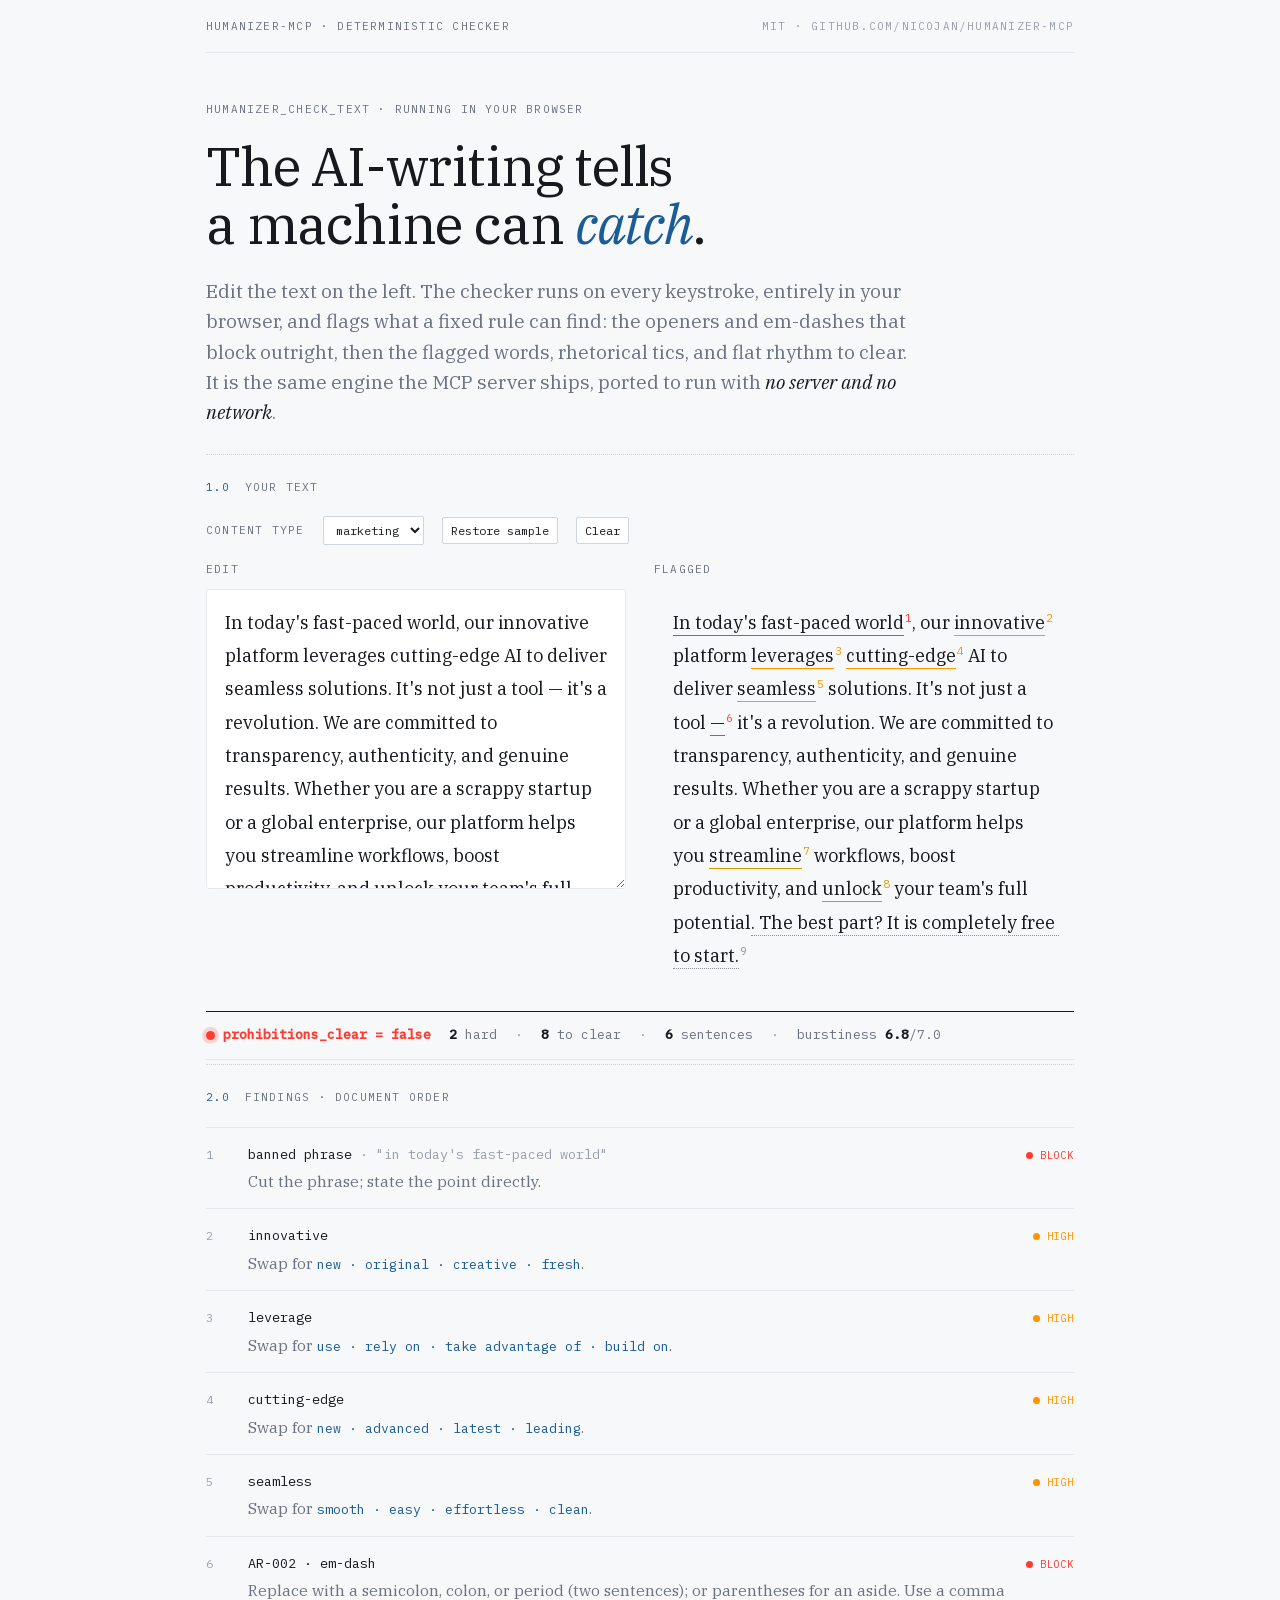
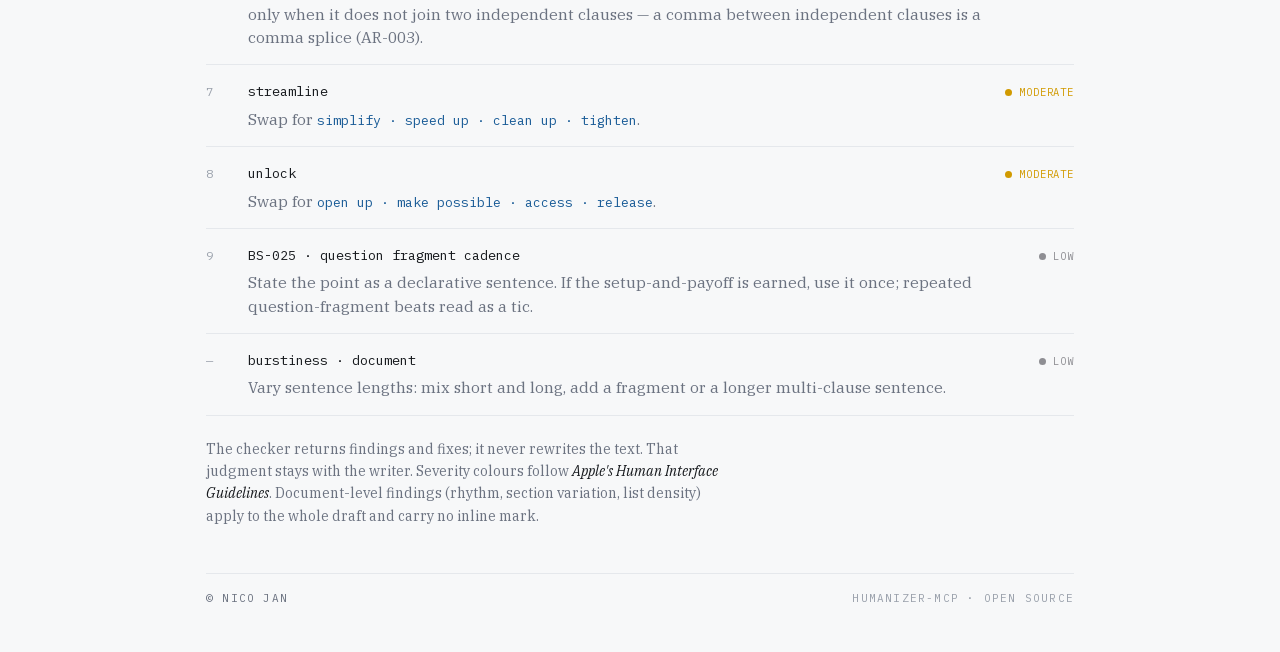
==== index.html @ fabbd461 "feat: sync rules through 2026-10-30 (BS-056..064), local data/ fallback, mcp 1.30.0 Brings the expor" ====
<!doctype html>
<html lang="en">
<head>
<meta charset="utf-8">
<meta name="viewport" content="width=device-width, initial-scale=1">
<link rel="icon" href="data:image/svg+xml,%3Csvg xmlns='http://www.w3.org/2000/svg' viewBox='0 0 32 32'%3E%3Ccircle cx='16' cy='16' r='13' fill='%231a5c97'/%3E%3C/svg%3E">
<title>humanizer-mcp — live checker</title>
<style>
@font-face{font-family:'IBM Plex Mono';font-style:normal;font-weight:400;font-display:swap;src:url([data-uri]) format('woff2');}
@font-face{font-family:'IBM Plex Mono';font-style:normal;font-weight:500;font-display:swap;src:url([data-uri]) format('woff2');}
@font-face{font-family:'IBM Plex Serif';font-style:italic;font-weight:400;font-display:swap;src:url([data-uri]) format('woff2');}
@font-face{font-family:'IBM Plex Serif';font-style:normal;font-weight:400;font-display:swap;src:url([data-uri]) format('woff2');}
@font-face{font-family:'IBM Plex Serif';font-style:normal;font-weight:500;font-display:swap;src:url([data-uri]) format('woff2');}

:root {
  --paper:#f7f8f9; --ink:#16191d; --muted:#6b7280; --faint:#99a0ab;
  --line:#e5e8ec; --rule:#cfd5dc; --field:#ffffff; --accent:#1a5c97;
  --sev-block:#ff3b30; --sev-high:#ff9500; --sev-mod:#d19a00; --sev-low:#8e8e93; --ok:#23806a;
  --serif:"IBM Plex Serif",Georgia,"Times New Roman",serif;
  --mono:"IBM Plex Mono",ui-monospace,"SF Mono",Menlo,Consolas,monospace;
}
@media (prefers-color-scheme: dark){:root{
  --paper:#15181c; --ink:#edeef1; --muted:#9aa1ab; --faint:#6b727c;
  --line:#262b31; --rule:#333a42; --field:#1b1f25; --accent:#74a9db;
  --sev-block:#ff453a; --sev-high:#ff9f0a; --sev-mod:#ffd60a; --sev-low:#98989f; --ok:#57b699;
}}
:root[data-theme="light"]{--paper:#f7f8f9;--ink:#16191d;--muted:#6b7280;--faint:#99a0ab;--line:#e5e8ec;--rule:#cfd5dc;--field:#ffffff;--accent:#1a5c97;--sev-block:#ff3b30;--sev-high:#ff9500;--sev-mod:#d19a00;--sev-low:#8e8e93;--ok:#23806a;}
:root[data-theme="dark"]{--paper:#15181c;--ink:#edeef1;--muted:#9aa1ab;--faint:#6b727c;--line:#262b31;--rule:#333a42;--field:#1b1f25;--accent:#74a9db;--sev-block:#ff453a;--sev-high:#ff9f0a;--sev-mod:#ffd60a;--sev-low:#98989f;--ok:#57b699;}

*{box-sizing:border-box;}
body{margin:0;background:var(--paper);color:var(--ink);font-family:var(--serif);font-size:18px;line-height:1.6;-webkit-font-smoothing:antialiased;-moz-osx-font-smoothing:grayscale;}
.wrap{max-width:980px;margin:0 auto;padding:0 clamp(20px,5vw,56px);}
.mono{font-family:var(--mono);}
.label{font-family:var(--mono);font-size:11px;letter-spacing:0.11em;text-transform:uppercase;color:var(--muted);}

.topbar{display:flex;justify-content:space-between;align-items:center;gap:12px;padding:18px 0 16px;border-bottom:1px solid var(--line);}
.topbar .r{color:var(--faint);}

.hero{padding:48px 0 26px;}
.eyebrow{margin:0 0 20px;}
h1{font-family:var(--serif);font-weight:400;font-size:clamp(32px,5vw,54px);line-height:1.07;letter-spacing:-0.022em;text-wrap:balance;margin:0 0 22px;}
h1 em{font-style:italic;color:var(--accent);}
.lede{font-size:clamp(16px,2vw,19px);line-height:1.6;color:var(--muted);max-width:64ch;margin:0;}
.lede em{font-style:italic;color:var(--ink);}

.section-head{display:flex;align-items:baseline;gap:14px;margin:0 0 20px;padding-top:24px;border-top:1px dotted var(--rule);}
.section-head .no{color:var(--accent);}
.section-head .ttl{color:var(--muted);}

.controls{display:flex;align-items:center;gap:18px;flex-wrap:wrap;margin:0 0 16px;}
.controls label{color:var(--faint);}
select,button{font-family:var(--mono);font-size:12px;color:var(--ink);background:var(--field);border:1px solid var(--rule);border-radius:2px;padding:5px 8px;cursor:pointer;}
button:hover,select:hover{border-color:var(--accent);}
button:focus-visible,select:focus-visible,textarea:focus-visible{outline:2px solid var(--accent);outline-offset:2px;}

.io{display:grid;grid-template-columns:1fr 1fr;gap:28px;align-items:start;}
@media (max-width:760px){.io{grid-template-columns:1fr;gap:22px;}}
.pane-label{margin:0 0 10px;}
textarea{width:100%;min-height:300px;resize:vertical;font-family:var(--serif);font-size:18px;line-height:1.85;color:var(--ink);background:var(--field);border:1px solid var(--line);border-radius:3px;padding:16px 18px;}
.rendered{min-height:300px;font-size:18px;line-height:1.85;white-space:pre-wrap;word-wrap:break-word;padding:16px 18px;border:1px solid transparent;}
.rendered .empty{color:var(--faint);font-style:italic;}

mark{background:none;color:inherit;padding-bottom:1px;}
mark.block{border-bottom:1.5px solid var(--sev-block);}
mark.high{border-bottom:1.5px solid var(--sev-high);}
mark.mod{border-bottom:1.5px solid var(--sev-mod);}
mark.low{border-bottom:1.5px dotted var(--sev-low);}
.ref{font-family:var(--mono);font-size:0.62em;font-style:normal;vertical-align:super;line-height:0;margin-left:1px;}
.ref.block{color:var(--sev-block);}.ref.high{color:var(--sev-high);}.ref.mod{color:var(--sev-mod);}.ref.low{color:var(--sev-low);}

.verdict-bar{display:flex;flex-wrap:wrap;gap:8px 18px;align-items:center;margin:22px 0 4px;padding:13px 0;border-top:1px solid var(--ink);border-bottom:1px solid var(--line);font-family:var(--mono);font-size:13px;}
.verdict-bar .v{font-weight:600;display:inline-flex;align-items:center;gap:8px;}
.verdict-bar .v .dot{width:9px;height:9px;border-radius:50%;}
.verdict-bar .v.fail{color:var(--sev-block);}.verdict-bar .v.fail .dot{background:var(--sev-block);box-shadow:0 0 0 4px color-mix(in srgb,var(--sev-block) 18%,transparent);}
.verdict-bar .v.pass{color:var(--ok);}.verdict-bar .v.pass .dot{background:var(--ok);box-shadow:0 0 0 4px color-mix(in srgb,var(--ok) 20%,transparent);}
.verdict-bar .stat{color:var(--muted);}.verdict-bar .stat b{color:var(--ink);font-weight:600;font-variant-numeric:tabular-nums;}
.verdict-bar .sep{color:var(--faint);}

.findings{margin:6px 0 0;}
.f-row{display:grid;grid-template-columns:26px 1fr auto;gap:16px;align-items:baseline;padding:15px 0;border-bottom:1px solid var(--line);}
.f-row:first-child{border-top:1px solid var(--line);}
.f-no{font-family:var(--mono);font-size:12px;color:var(--faint);font-variant-numeric:tabular-nums;padding-top:2px;}
.f-rule{font-family:var(--mono);font-size:13.5px;color:var(--ink);}
.f-rule .q{color:var(--faint);}
.f-fix{font-size:15.5px;line-height:1.5;color:var(--muted);margin:5px 0 0;}
.f-fix .swap{font-family:var(--mono);font-size:0.85em;color:var(--accent);}
.sev{display:inline-flex;align-items:center;gap:7px;font-family:var(--mono);font-size:10.5px;letter-spacing:0.08em;text-transform:uppercase;white-space:nowrap;padding-top:3px;}
.sev .dot{width:7px;height:7px;border-radius:50%;background:var(--sev-low);flex:none;}
.sev.block{color:var(--sev-block);}.sev.block .dot{background:var(--sev-block);}
.sev.high{color:var(--sev-high);}.sev.high .dot{background:var(--sev-high);}
.sev.mod{color:var(--sev-mod);}.sev.mod .dot{background:var(--sev-mod);}
.sev.low{color:var(--sev-low);}.sev.low .dot{background:var(--sev-low);}
.f-clean{padding:20px 0;color:var(--ok);font-style:italic;border-top:1px solid var(--line);}

.note{margin:22px 0 0;font-size:14px;color:var(--muted);max-width:66ch;}
.note em{color:var(--ink);font-style:italic;}
footer{margin:46px 0 44px;padding-top:16px;border-top:1px solid var(--line);display:flex;justify-content:space-between;gap:12px;flex-wrap:wrap;}
footer .r{color:var(--faint);}
a{color:var(--accent);text-decoration:none;}
</style>
</head>
<body>

<div class="wrap">
  <div class="topbar label">
    <span>humanizer-mcp · deterministic checker</span>
    <span class="r">MIT · github.com/nicojan/humanizer-mcp</span>
  </div>

  <section class="hero">
    <p class="eyebrow label">humanizer_check_text · running in your browser</p>
    <h1>The AI-writing tells a machine can <em>catch</em>.</h1>
    <p class="lede">Edit the text on the left. The checker runs on every keystroke, entirely in your browser, and flags what a fixed rule can find: the openers and em-dashes that block outright, then the flagged words, rhetorical tics, and flat rhythm to clear. It is the same engine the MCP server ships, ported to run with <em>no server and no network</em>.</p>
  </section>

  <section>
    <div class="section-head"><span class="no label">1.0</span><span class="ttl label">Your text</span></div>
    <div class="controls">
      <span class="label">Content type</span>
      <select id="ctype" aria-label="Content type">
        <option value="marketing">marketing</option>
        <option value="prose">prose</option>
        <option value="technical">technical</option>
        <option value="academic">academic</option>
      </select>
      <button id="reset" type="button">Restore sample</button>
      <button id="clear" type="button">Clear</button>
    </div>
    <div class="io">
      <div>
        <p class="pane-label label">Edit</p>
        <textarea id="input" spellcheck="false" aria-label="Text to check"></textarea>
      </div>
      <div>
        <p class="pane-label label">Flagged</p>
        <div id="rendered" class="rendered" aria-live="off"></div>
      </div>
    </div>
    <div id="verdict" class="verdict-bar"></div>
  </section>

  <section>
    <div class="section-head"><span class="no label">2.0</span><span class="ttl label">Findings · document order</span></div>
    <div id="findings" class="findings"></div>
    <p class="note">The checker returns findings and fixes; it never rewrites the text. That judgment stays with the writer. Severity colours follow <em>Apple's Human Interface Guidelines</em>. Document-level findings (rhythm, section variation, list density) apply to the whole draft and carry no inline mark.</p>
  </section>

  <footer class="label">
    <span>© Nico Jan</span>
    <span class="r">humanizer-mcp · open source</span>
  </footer>
</div>

<script>var HZ=(()=>{var B=Object.defineProperty;var U=Object.getOwnPropertyDescriptor;var K=Object.getOwnPropertyNames;var $=Object.prototype.hasOwnProperty;var Z=(t,e)=>{for(var s in e)B(t,s,{get:e[s],enumerable:!0})},V=(t,e,s,a)=>{if(e&&typeof e=="object"||typeof e=="function")for(let i of K(e))!$.call(t,i)&&i!==s&&B(t,i,{get:()=>e[i],enumerable:!(a=U(e,i))||a.enumerable});return t};var J=t=>V(B({},"__esModule",{value:!0}),t);var dt={};Z(dt,{flaggedFormLen:()=>lt,pyRound:()=>_,runChecks:()=>ht,spanOf:()=>ct});var k={hard_phrases:["it is important to note that","it's important to note that","it is worth noting that","it's worth noting that","it is crucial to remember that","in today's rapidly evolving","in today's fast-paced world","without further ado"],regex_structures:[{id:"BS-005",name:"participle_tail",description:"Comma + present-participle tail that adds interpretation without new information. Narrowed 2026-09-18: 'setting' and 'marking' were dropped because their attested forms ('setting the stage for', 'marking a pivotal moment') are already BS-004, and their bare forms are ordinary English ('setting aside his bread and butter'). 'reflecting' and 'emphasizing' are now scoped to an abstract complement, since the human uses take a concrete one ('reflecting the clouds', 'emphasizing each slow down-stroke'). Measured 1.9 to 0.0 per 10k on 47,088 sentences of long-form human prose, with recall on the attested tell unchanged.",detection:{method:"regex",pattern:",\\s+(?:contributing|underscoring|highlighting|showcasing|demonstrating|reinforcing|paving|ushering)\\b\\w*|,\\s+reflecting\\s+(?:a|an|the|its|their)\\s+(?:broader|growing|wider|deeper|larger|renewed|shift|trend|commitment|desire|need)\\b|,\\s+emphasizing\\s+(?:the|its|their)\\s+(?:importance|need|value|significance|role|commitment|urgency)\\b",confidence:"medium"},gate:"checklist",fix:"Delete the dangling -ing clause, or commit to the interpretation in its own sentence.",source_examples:["AP-008","AP-009"]},{id:"BS-004",name:"significance_puffery",description:"Inflated framing of mundane facts as sweeping historical claims.",detection:{method:"regex",pattern:"\\b(marking a (pivotal|crucial|defining|key) (moment|chapter)|setting the stage for|part of a broader (movement|trend|effort) to|underscores its enduring (significance|importance))\\b",confidence:"medium"},gate:"checklist",fix:"Strip the editorializing and state what actually happened.",source_examples:["AP-008"]},{id:"BS-006",name:"negative_parallelism",description:"'not just X, but also Y' contrast inflation, plus the explicit 'not only X but also Y' correlative. Narrowed 2026-09-18: the previous pattern accepted any 'not only ... but' and fired 94 times, 20.0 per 10k, on 47,088 sentences of long-form human prose, 93 of them on the ordinary correlative ('I was not only instructed in everything, but was soon engaged in helping'). The narrowed form fires 7 times, 1.5 per 10k, with the attested AP-006 tell intact. The bare correlative used as a flourish ('not only a design problem but a cultural one') is no longer detected and is carried by the self_review antithesis item.",detection:{method:"regex",pattern:"\\bnot just\\b[^.?!]{0,60}?\\bbut\\b|\\bnot only\\b[^.?!]{0,60}?\\bbut also\\b",confidence:"medium"},gate:"checklist",fix:"State the point directly with a simple conjunction.",source_examples:["AP-006","AP-007"]},{id:"BS-007",name:"despite_faces_challenges",description:"'Despite its X, [subject] faces challenges...' hedge-praise formula.",detection:{method:"regex",pattern:"\\bdespite\\b[^.?!]{0,80}?\\bfaces?\\b[^.?!]{0,40}?\\bchallenges?\\b",confidence:"medium"},gate:"checklist",fix:"Replace with specific problems and specific responses; drop the framing formula.",source_examples:["AP-013"]},{id:"BS-010",name:"that_clause_subject",description:"Sentence opening with a 'That ... is' clausal subject.",detection:{method:"regex",pattern:"(?:^|[.!?]\\s+)That\\s+(?:the|a|an|this|these|those|\\w+ing)\\b[^.?!]{0,100}?\\bis\\b",confidence:"low"},gate:"checklist",fix:"Move the evidence/source to the front; let the claim follow.",source_examples:["AP-019"]},{id:"BS-011",name:"x_not_y_contrastive",description:`Copula-anchored 'X, not Y' contrastive binary that reads constructed: a copula (is/was/are/were/means/becomes/remains), a short noun phrase, a comma, then a Y that closes the clause. Narrowed 2026-09-18 from a bare two-token pattern that fired 358 times, 76.0 per 10k, on 47,088 sentences of long-form human prose. Known and accepted false positive: the identical shape serves as a scope note or a factual correction ("The self-review rubric is data, not code.", "The response was 406, not 421."). Nothing readable in the string separates that sense from the tell, so a firing on it is justified rather than rewritten. Contrastives outside this frame are no longer detected and are carried by the self_review rubric.`,detection:{method:"regex",pattern:"\\b(?:is|was|are|were|means|becomes|remains)\\s+(?:(?:a|an|the|any|some|its|his|her|their|our|my|your)\\s+)?\\w+,\\s+not\\s+(?:(?:a|an|the|any|some|its|his|her|their|our|my|your)\\s+)?(?!(?:yet|more|less|only|just|even|so|too|that|as|to|be|at|in|for|by|of|with|without|until|much|many|long|far|very|quite|always|often|now|then|once|half|above|below|out|up|down|because|if|when|while|but|unlike|merely|simply|entirely|wholly|altogether|necessarily|absolutely|likely|unlikely|mine|yours|his|hers|ours|theirs|thee|thou|me|him|her|us|them|it|this|these|those)\\b)\\w+\\s*[.;!?]",confidence:"low"},document_budget:1,gate:"checklist",fix:"Make the positive claim and let it stand, or use a separate sentence for the contrast.",source_examples:["AP-005"]},{id:"BS-013",name:"negation_flip_antithesis",description:"Two-sentence copula flip: 'X is not Y. It is Z.' The single most characteristic antithesis of LLM prose. A two-sentence relative of BS-006 ('not just X but Y') and BS-011 ('X, not Y'), which the single-sentence checks miss.",detection:{method:"regex",pattern:"\\b(?:is|are|was|were)\\s+not\\s+(?:just|only|merely|simply|a|an|the|about|one|two|three|four|five|six|seven|eight|nine|ten|\\d+)\\s+[^.?!]{0,45}[.]\\s+(?:It|They|That|This)\\s+(?:is|are|was|were)\\b",confidence:"low"},gate:"checklist",fix:"Make the positive claim and let it stand. Do not negate an alternative in one sentence and flip to the real point in the next.",source_examples:["AP-005","AP-006","AP-007"],research_basis:"Named the LLM's single most-favored rhetorical move ('it's not X; it's Y') in the Dead Language Society rhetorical analysis (2025); corroborates proposed-rules #5."},{id:"BS-014",name:"rarely_flip_aphorism",description:"A disguised antithesis: a copula claim hedged with rarely/seldom/never, then flipped to the 'real' point in a second copula sentence. 'The interesting move is rarely the new automation. It is deciding what to leave alone.'",detection:{method:"regex",pattern:"\\b(?:is|was|are|were)\\s+(?:rarely|seldom|never)\\b[^.?!]{0,60}[.]\\s+(?:It|They|That)\\s+(?:is|was|are|were)\\b",confidence:"low"},gate:"checklist",fix:"Drop the 'is rarely X. It is Y' flip; state plainly what the point or the work actually was.",source_examples:["AP-006","AP-007"]},{id:"BS-015",name:"wh_cleft_pronouncement",description:"A pseudo-cleft fronted by a 'What ...' clause pivoting on a copula into a noun, used for portentous effect: 'What matters here is the design.' Sibling of the that-clause subject (BS-010).",detection:{method:"regex",pattern:"(?:^|[.!?]\\s+)(?:What|All that|The thing that)\\b(?!\\s+(?:I|we|you|he|she|they|it)\\b)[^.?!]{0,60}\\b(?:is|was|are|were)\\b[^.?!]{0,60}[.]",confidence:"low"},gate:"checklist",fix:"Make the plain claim. Drop the 'What ... is ...' framing and lead with the thing itself.",source_examples:["AP-019"],research_basis:"proposed-rules #1; scoped to declaratives (interrogatives end in '?' and do not match)."},{id:"BS-016",name:"meta_framing_opener",description:"Opening a passage by announcing its own thesis abstractly: 'The point of the redesign is ...', 'The key here is ...'. Over-signals structure before showing the concrete thing.",detection:{method:"regex",pattern:"(?:^|[.!?]\\s+)The\\s+(?:point|key|whole point|whole idea|main idea|real value|takeaway|crux)\\s+(?:of|here|is)\\b",confidence:"low"},gate:"checklist",fix:"Lead with the concrete thing and let the reader infer the point. Cut the 'The point of X is' scaffolding.",source_examples:["AP-019"],research_basis:"proposed-rules #6."},{id:"BS-017",name:"disclaimer_reversal",description:"A disclaiming sentence ('I won't claim/pretend/promise ...') immediately followed by a short emphatic 'But ...' reversal. Inter-sentential relative of BS-013; the single-sentence antithesis checks miss it.",detection:{method:"regex",pattern:"\\b(?:will not|won't|cannot|can't|do not|don't)\\s+(?:claim|pretend|promise|say|argue)\\b[^.?!]*[.]\\s+But\\s+[^.?!]{0,45}[.]",confidence:"low"},gate:"checklist",fix:"State what you can stand behind, plainly, in one move. Drop the disclaimer-then-flip rhythm.",source_examples:["BS-013"],research_basis:"proposed-rules PR2-#2; in-the-wild audit 2026-06-28."},{id:"BS-019",name:"locative_pseudocleft",description:"A pseudo-cleft pivoting on where/when/how rather than 'what' ('The gap between those two facts was where the work got lost.'). Sibling of BS-015. Scoped to an article-led noun-phrase subject so demonstrative/expletive forms ('This is how', 'Here is where', 'That was when') do not trip it.",detection:{method:"regex",pattern:"\\b(?:the|a|an|its|their|his|her|our|my)\\s+[^.?!]{0,45}\\b(?:is|was|are|were)\\s+(?:where|when|how)\\s+[^.?!]{3,55}[.]",confidence:"low"},gate:"checklist",fix:"Lead with the subject doing the thing: 'Work got lost in that gap.' Drop the 'X is where ...' frame.",source_examples:["BS-015"],research_basis:"proposed-rules PR2-#5; in-the-wild audit 2026-06-28. Pattern tightened from the proposed bare 'is/was where' to an article-led subject to suppress 'This is how' / 'Here is where' false positives."},{id:"BS-021",name:"noun_participle_fragment",description:"A verbless 'Noun, past-participle.' sentence: a determiner-led noun phrase, a comma, and a trailing past participle, ending there ('The same board, rebuilt.', 'The homepage, reimagined.'). Past-participle sibling of BS-005 (present-participle tail). Bounded to a sentence-initial determiner with the participle as the final token, so it fires only on the verbless fragment, never on full clauses ('He left the room, defeated.', 'The board, which we rebuilt, is live.').",detection:{method:"regex",pattern:"(?:^|[.!?]\\s+)(?:the|a|an|this|that|these|those|its|their|his|her|our|my|your)\\s+(?:[a-z]+\\s+){0,2}[a-z]+,\\s+(?:rebuilt|rewritten|remade|reborn|redone|rethought|undone|built|made|done|written|born|torn|worn|drawn|grown|known|shown|thrown|[a-z]{3,}ed)[.!?]",confidence:"low"},gate:"checklist",fix:"Give it a subject and a finite verb ('We rebuilt the same board.'), or fold the participle into the neighboring sentence. Drop the noun-comma-participle fragment.",source_examples:["AP-034"],research_basis:"In-the-wild reviewer feedback 2026-07-03 on prose that had passed the checker clean: 'The same board, rebuilt.' flagged as the 'Noun, past-participle.' construction. Scoped to a sentence-initial determiner-led NP with the participle as the terminal token to preserve the fragment guarantee and suppress false positives; the [a-z]{3,}ed floor excludes short -ed look-alikes (red/bed/shed), and the missing comma keeps fixed idioms ('Case closed.') quiet."},{id:"BS-022",name:"meta_label",description:"A standalone meta-label line or heading that names the artifact's own format or length instead of its subject ('In 200 words', 'In brief', 'At a high level', 'To put it simply'). The mechanizable slice of the performative-framing beat: a self-aware flourish that performs concision or structure rather than carrying content. Fires ONLY when the label IS the whole bounded line/sentence (optionally one terminal mark, then a line break or end), so embedded uses ('At a high level, the system does X.') never match. TL;DR is deliberately excluded (common and acceptable in casual writing). The judgment sub-forms, self-satisfied closers, first-person meta-commentary, paradox-substitution headlines, are the self_review 'performative framing beat' rubric item, not this detector.",detection:{method:"regex",pattern:"(?:^|\\n|[.!?]\\s+)(in\\s+\\d+\\s+words|in\\s+brief|in\\s+short|the\\s+short\\s+version|the\\s+short\\s+of\\s+it|the\\s+gist|a\\s+quick\\s+summary|at\\s+a\\s+high\\s+level|to\\s+put\\s+it\\s+simply)[ \\t]*[:.!?]?[ \\t]*(?=\\n|$)",confidence:"low"},gate:"checklist",fix:"Replace the format/length/brevity label with a phrase about the content itself, or cut it and let the section's content name it. Do not announce structure; let the structure be the structure.",source_examples:["AP-035"],research_basis:"In-the-wild reviewer feedback 2026-07-06 on prose run through the humanizer: meta labels ('in 200 words', 'the reading, in brief') survived as self-aware flourishes. Scoped to a standalone bounded label with a terminal-only trailing guard so the embedding-prone phrases ('at a high level', 'to put it simply') fire only as labels, never mid-sentence. Sibling of the closer detector BS-018; the judgment sub-forms live in the self_review rubric. Spec: docs/superpowers/specs/2026-07-06-performative-framing-beat-design.md."},{id:"BS-023",name:"validation_reassurance",description:"Unsolicited second-person reassurance in a fixed frame ('You're not alone.', 'You're not imagining it.', 'You're not broken.', 'It's not just you.'). The single most-cited NEW 2026 AI tell: the model switches into therapeutic validation that reads as bizarre in most content (business posts, docs, marketing). High-precision because it matches only the 'you're not <predicate>' / 'it's not just you' frames, so ordinary negations ('You're not sure yet.', 'You are not authorized.') never match. Legitimate in genuine supportive/empathetic writing, which is why it is checklist (rewrite or justify), never hard.",detection:{method:"regex",pattern:"\\byou(?:['\u2019]re| are) not\\s+(?:alone|broken|crazy|failing|imagining|overreacting|weak|the only one)\\b|\\bit(?:['\u2019]s| is) not just you\\b",confidence:"medium"},gate:"checklist",fix:"Cut the reassurance, or replace it with the specific thing you actually want to say. If the piece genuinely calls for empathy, make it concrete rather than a canned 'you're not X' formula.",source_examples:["AP-036"],research_basis:"Forbes, 'The 15 New Giveaway Signs Of AI-Generated Content' (2026-02-03): AI switching into unsolicited validation ('You're not imagining it', 'You're not alone', 'You're not broken') flagged as the standout new tell, incongruous in business/productivity content. Frame-scoped to keep false positives near zero."},{id:"BS-024",name:"vague_authority_attribution",description:"An appeal to an unnamed authority as evidence ('Researchers say...', 'Studies show...', 'Experts agree...', 'It is widely believed...', 'Many argue...'). A content-level AI tell distinct from credibility_insistence (which flags reality-assertion words like real/actual): here the sentence borrows authority it never names. The verb list is scoped to epistemic-claim frames, so a named or specific reference with a concrete action ('The researchers at MIT published their data') does not match. Checklist because attributed uses are legitimate, the fix is to name the source or cut the appeal.",detection:{method:"regex",pattern:"\\b(?:(?:researchers|scientists|experts|scholars|analysts|observers|critics|historians|economists)\\s+(?:say|says|said|argue|argues|note|notes|noted|agree|agrees|believe|believes|suggest|suggests|contend|contends|claim|claims|have\\s+(?:found|noted|shown|argued|suggested|observed|concluded))|(?:studies|research)\\s+(?:show|shows|shown|suggest|suggests|indicate|indicates|reveal|reveals|demonstrate|demonstrates|have\\s+shown|has\\s+shown)|it\\s+is\\s+widely\\s+(?:believed|known|accepted|understood|recognized|regarded)|(?:many|some)\\s+(?:argue|argues|believe|believes|contend|contends|say|says))\\b",confidence:"medium"},gate:"checklist",fix:"Name who: cite the specific study, person, or body, and link or reference it. If you cannot name a source, drop the claim or state it as your own view.",source_examples:["AP-037"],research_basis:"Wikipedia 'Signs of AI writing' (2026): 'vague attributions', attributing claims to undefined authorities ('researchers', 'observers', 'scholarship') without naming them, listed as a core content tell. Scoped to unnamed-agent + epistemic-verb frames so named/specific references pass."},{id:"BS-025",name:"question_fragment_cadence",description:"The 'The best part? It's this.' rhetorical tic: a sentence-initial determiner-led noun-phrase fragment ending in '?', immediately answered by a short sentence ('The result? A total win.', 'My advice? Take the job.'). Named repeatedly as a 2026 ChatGPT fingerprint (the 'contrasting question with a short answer' pattern). Scoped to a determiner-led NP of up to three words so WH-questions ('What is the best part?') and mid-sentence questions ('Did you see the result?') never match, the determiner must sit at a sentence boundary.",detection:{method:"regex",pattern:"(?:^|[.!?]\\s+|\\n)(?:the|my|our|his|her|its|their)\\s+(?:[a-z]+\\s+){0,2}[a-z]+\\?\\s+[^\\s?!][^?!]{0,80}[.!?]",confidence:"low"},gate:"checklist",fix:"State the point as a declarative sentence. If the setup-and-payoff is earned, use it once; repeated question-fragment beats read as a tic.",source_examples:["AP-038"],research_basis:"Walter Writes / PlusAI 'most overused ChatGPT patterns' (2026) and in-the-wild reports: 'contrasting questions with short answers' ('The best part? It's this. The kicker? It's that.') as a durable 2026 structural fingerprint. NP-fragment + boundary scoping keeps genuine questions clear."},{id:"BS-026",name:"when_it_comes_to_opener",description:"The 'When it comes to X...' sentence opener, a very-high-frequency AI phrase frame that sets up a topic with an empty preamble instead of stating the point. Scoped to a sentence boundary with a trailing comma so mid-sentence uses ('she knew when it comes to a vote') never match.",detection:{method:"regex",pattern:"(?:^|[.!?]\\s+|\\n)when it comes to\\s+[^.!?\\n]{1,40},",confidence:"medium"},gate:"checklist",fix:"Cut the preamble and state the point. 'When it comes to pricing, we keep it simple' becomes 'Our pricing is simple.'",source_examples:["AP-039"],research_basis:"Bloomberry 'AI Sentence DNA' (2026): 'when it comes to' listed Very High across all models. Boundary plus trailing-comma scoping keeps false positives near zero."},{id:"BS-027",name:"world_state_opener",description:"The grand temporal/world-state opener ('In a world where...', 'In an era of...', 'In an age where...', 'In a time of...'), a very-high-frequency AI hook that opens on a sweeping generalization. Complements the flagged transition 'In today's rapidly evolving' and BS-016 meta_framing_opener. Scoped to a sentence boundary and a fixed determiner-plus-noun-plus-where/of skeleton so a literal 'in a world of magic' mid-sentence never matches.",detection:{method:"regex",pattern:"(?:^|[.!?]\\s+|\\n)(?:in (?:a world where|an era (?:of|where)|an age (?:of|where)|a time (?:of|where))|(?:imagine|picture) a world where)\\b",confidence:"medium"},gate:"checklist",fix:"Cut the cosmic setup and open on the specific. Say what is changing and for whom.",source_examples:["AP-040"],research_basis:"Bloomberry 'AI Sentence DNA' (2026): 'In a world where...' hook formula, Very High across all models. Boundary scoping keeps mid-sentence literal uses clear."},{id:"BS-028",name:"pivotal_role_frame",description:"The 'plays a [pivotal/crucial/key/central...] role in' template. The evaluative adjectives are individually flagged, but the template slips through when the adjective is an un-flagged option (key/central/major), so the frame itself is matched. Restricted to evaluative adjectives so a neutral 'play a supporting role in the film' does not match.",detection:{method:"regex",pattern:"\\bplay(?:s|ed|ing)?\\s+an?\\s+(?:pivotal|crucial|vital|key|central|significant|major|critical|important|essential|integral)\\s+role\\s+in\\b",confidence:"medium"},gate:"checklist",fix:"Say what the thing actually does. 'Monitoring plays a pivotal role in catching problems' becomes 'Monitoring catches problems early.'",source_examples:["AP-041"],research_basis:"Bloomberry 'AI Sentence DNA' (2026) and 2026 overused-phrase lists: 'play a pivotal/crucial role in' as a recurring filler template. Adjective allow-list keeps neutral role-descriptions clear."},{id:"BS-029",name:"solution_pivot",description:"The 'That's where X comes in.' marketing pivot-to-product beat ('This is where we come in.'). Scoped to a sentence-initial 'that's/this is where' plus a terminal 'comes in.' so the idiom 'comes in handy' and ordinary locatives ('this is where we live') never match.",detection:{method:"regex",pattern:"(?:^|[.!?]\\s+|\\n)(?:that's|that is|this is|here's|here is) where\\s+[^.!?\\n]{1,40}\\bcomes? in[.!?]",confidence:"medium"},gate:"checklist",fix:"State what the product does directly instead of staging a reveal.",source_examples:["AP-042"],research_basis:"Bloomberry 'AI Sentence DNA' (2026): the reveal/solution-pivot cadence. Terminal scoping ('comes in.') keeps 'comes in handy' and locatives clear."},{id:"BS-030",name:"empathy_conditional_opener",description:"The 'If you've ever struggled with...' empathy opener, a fixed second-person conditional that manufactures relatability, in the same family as BS-023 validation_reassurance. Scoped to a sentence boundary plus 'you've/you have ever' plus an empathy verb (struggled/wondered/felt/...), so anecdotal openers ('If you've ever been to Paris') and mid-sentence uses do not match.",detection:{method:"regex",pattern:"(?:^|[.!?]\\s+|\\n)if you(?:['\u2019]ve| have) ever\\s+(?:struggled|wondered|felt|feared|worried|dreamed|dreamt|wished|hoped|questioned|doubted|found yourself|asked yourself|been told)\\b|(?:^|[.!?]\\s+|\\n)if\\s+(?:this|that|any\\s+of\\s+this|any\\s+of\\s+that)\\s+sounds\\s+familiar(?:\\s+to\\s+you)?\\s*,\\s*(?:take\\s+heart|you(?:'re|\u2019re|\\s+are)\\s+(?:not\\s+alone|in\\s+good\\s+company)|don(?:'t|\u2019t)\\s+worry|rest\\s+assured)\\b|(?:^|[.!?]\\s+|\\n)(?:does\\s+)?(?:(?:this|that)\\s+)?sounds?\\s+familiar\\?\\s+(?:you(?:'re|\u2019re|\\s+are)\\s+not\\s+alone|don(?:'t|\u2019t)\\s+worry|take\\s+heart)\\b",confidence:"low"},gate:"checklist",fix:"Open on the concrete situation, not a canned 'if you've ever felt X' hook.",source_examples:["AP-043"],research_basis:"Bloomberry 'AI Sentence DNA' (2026): empathy opener 'If you've ever struggled with...'. Empathy-verb allow-list plus boundary scoping keeps genuine conditional anecdotes clear."},{id:"BS-031",name:"metaphorical_carry",description:"Metaphorical 'carry': the fixed abstract collocation ('the design carries the weight', 'carrying the burden of the argument') and the text-unit intransitive ('eight words to carry'). A strong Claude-register tell: the verb performs gravity while no one does anything. FP-guarded by an abstract-object allow-list and, on the intransitive branch, a text-unit head noun, so literal carrying ('too heavy to carry', 'carry the groceries', 'the truck carries the load') never matches. 'load' and 'freight' were dropped from the object list during design because logistics prose uses them literally. Known accepted boundary: the fixed idiom 'carries the weight of the world' does fire; at gate=checklist that is a rewrite-or-justify prompt, and the idiom is a cliche worth a second look either way. Deliberately NOT a bare 'carry' word-flag: 'carry' is a high-frequency ordinary verb and a bare flag is the flow_over_surface_features low-ceiling trap. The wider family (any abstract noun as subject of 'carry') is not mechanizable without a parser and lives in the self_review abstraction-as-agent item.",detection:{method:"regex",pattern:"\\bcarr(?:y|ies|ied|ying)\\s+the\\s+(?:weight|burden|meaning)\\b|\\b(?:words?|lines?|phrases?|sentences?|ideas?|stor(?:y|ies)|truths?)\\s+to\\s+carry\\b",confidence:"medium"},gate:"checklist",fix:"Name the actual agent and the actual effect. 'The layout carries the weight of the argument' -> 'The layout is what makes the argument land.' For the label form, say what the words must do: 'Eight words to carry' -> 'Eight words, and they have to do the whole job.'",source_examples:["AP-044"],research_basis:"In-the-wild report (2026-08-06) plus caveats.json metrics_do_not_apply_to_label_text (2026-08-03), which recorded 'Eight words to carry' as a genuine AI-register tell that the checker missed."},{id:"BS-032",name:"honestly_fragment_opener",description:`A standalone one-word interrogative opener promising candour and delivering a platitude ('Honestly? Most people don't follow up.'). Scoped to a fixed adverb set as the WHOLE bounded fragment at a sentence or line boundary, so quoted dialogue ('"Honestly?" she said.') and mid-sentence uses never match.`,detection:{method:"regex",pattern:"(?:^|[.!?]\\s+|\\n)\\s*(?:honestly|truthfully|frankly|real talk|seriously)\\?\\s+",confidence:"medium"},gate:"checklist",fix:"Delete the fragment and state the claim. If the point is not actually candid or contrarian, the opener is advertising something the sentence does not deliver.",source_examples:["AP-045"],research_basis:`Forbes, 'The 15 New Giveaway Signs Of AI-Generated Content' (2026-02-03), tell #3: "'Honestly?' followed by nothing honest".`},{id:"BS-033",name:"quiet_prestige_modifier",description:"The 'everything is quietly something' tic: 'quiet confidence', 'quiet rebellion', 'quietly reshaping'. Both branches are allow-listed ('quiet' + an abstract-quality noun, or 'quietly' + a transformation verb), so ordinary use ('a quiet room', 'she quietly closed the door') passes. This is the collocation, not the word: a bare 'quiet' flag was rejected on 2026-07-13 as the flow_over_surface_features trap, and that rejection stands.",detection:{method:"regex",pattern:"\\bquiet\\s+(?:confidence|rebellion|revolution|power|truth|strength|dignity|competence|authority|luxury|ambition|resolve|desperation)\\b|\\bquietly\\s+(?:became|becoming|building|built|growing|grew|reshaping|redefining|transforming|revolutioni[sz]ing|dismantling|rewriting)\\b",confidence:"medium"},gate:"checklist",fix:"Cut the modifier or replace it with the evidence. 'Quiet confidence' -> say what the person did that showed it. 'Quietly reshaping the industry' -> name the change and who noticed.",source_examples:["AP-046"],research_basis:"Forbes (2026-02-03), tell #5: 'Everything is quietly something', 'quiet confidence', 'quiet rebellion', 'quietly growing', 'the quiet truth'."},{id:"BS-034",name:"concessive_balance_hedge",description:"The risk-averse both-sides frame that concludes nothing: 'While X has benefits, it also carries risks.' Scoped so BOTH the hedge verb and its object are allow-listed, leaving ordinary concessive 'While' clauses clear. Distinct frame from BS-007 ('despite ... faces ... challenges').",detection:{method:"regex",pattern:"\\bwhile\\s+[^.!?]{1,60},\\s+(?:it|they|this|that)\\s+(?:also\\s+|still\\s+)?(?:carr(?:y|ies)|comes?\\s+with|poses?|presents?|brings?|introduces?|raises?)\\s+(?:significant\\s+|serious\\s+|real\\s+|certain\\s+)?(?:risks?|challenges?|drawbacks?|trade-?offs?|limitations?|concerns?|downsides?)\\b",confidence:"medium"},gate:"checklist",fix:"Pick the claim you actually want to make and make it. If the trade-off is real, name the specific cost and who pays it, rather than balancing the sentence for its own sake.",source_examples:["AP-047"],research_basis:"Gibson, 'The Predictable Rhetoric of AI-Generated Text' (Medium, 2026-04), device #3 'Balancing Hedging'; corroborated by Forbes tell #13 'faux balance without consequence'."},{id:"BS-035",name:"internal_cross_reference",description:"Over-tidy self-reference: 'As mentioned above', 'As we discussed earlier', 'As noted previously'. Legitimate in long technical and academic documents, which is why it is checklist (rewrite or justify), never hard.",detection:{method:"regex",pattern:"\\bas\\s+(?:mentioned|noted|discussed|stated|outlined|described|explained)\\s+(?:above|earlier|previously|before|already)\\b|\\bas\\s+(?:we|i)\\s+(?:mentioned|noted|discussed|saw|said)\\s+(?:above|earlier|previously|before)\\b|\\bas\\s+(?:we|i)\\s+(?:have\\s+)?(?:seen|explored|covered|established)\\b(?:\\s+(?:above|earlier|previously|before))?\\s*(?=[,;])",confidence:"low"},gate:"checklist",fix:"Cut it and restate the point in three words, or trust the reader to remember. Keep it only where a real document needs a genuine back-reference.",source_examples:["AP-048"],research_basis:"Forbes (2026-02-03), tell #14: 'internal references that are too tidy'."},{id:"BS-036",name:"deepening_invitation",description:"The therapeutic prompt to go deeper: 'Let that sink in.', 'Do you want to sit with that for a while?', 'Are you ready to go deeper?', 'Read that again.' A fixed phrase set rather than a productive frame, so precision is near-total. Family relative of BS-023 (validation_reassurance).",detection:{method:"regex",pattern:"\\blet\\s+that\\s+sink\\s+in\\b|\\bsit\\s+with\\s+(?:that|this|it)\\s+for\\s+a\\s+(?:while|moment|minute|bit)\\b|\\bare\\s+you\\s+ready\\s+to\\s+(?:go\\s+deeper|dive\\s+deeper|take\\s+it\\s+further)\\b|\\bread\\s+that\\s+again\\b",confidence:"medium"},gate:"checklist",fix:"Delete it. If the point deserves weight, give it weight with a fact or a consequence, not an instruction to feel something.",source_examples:["AP-049"],research_basis:"Forbes (2026-02-03), tell #7: 'questions designed to deepen', 'Do you want to sit with that for a while?', 'Are you ready to go deeper?'"},{id:"BS-037",name:"withheld_insight_teaser",description:"The setup that announces a payoff it rarely delivers: 'Here's the kicker', 'the part most people miss', 'what nobody tells you'. Scoped to the 'most people|nobody|no one' + 'miss|get wrong|tell you|know' skeleton plus the fixed 'here's the kicker'. Adjacent to 'Here's the thing', which was rejected on 2026-07-25 as register-dependent; that rejection stands; what is flagged here is the marker PLUS the withheld-insight claim.",detection:{method:"regex",pattern:"\\bhere(?:['\u2019])?s\\s+the\\s+kicker\\b|\\b(?:what|the\\s+(?:part|thing|bit|secret|truth))\\s+(?:that\\s+)?(?:most\\s+people|nobody|no\\s+one|almost\\s+nobody)\\s+(?:miss(?:es)?|gets?\\s+wrong|don['\u2019]?t\\s+(?:see|know|realise|realize)|doesn['\u2019]?t\\s+(?:see|know|realise|realize)|tells?\\s+you|knows?)\\b",confidence:"low"},gate:"checklist",fix:"Lead with the insight itself. If it is genuinely counterintuitive the reader will notice without being told to.",source_examples:["AP-050"],research_basis:"Forbes (2026-02-03), tells #1 'announcing the good part' ('Here's the kicker') and #4 'setup phrases that don't deliver' ('Here's the part most people miss')."},{id:"BS-038",name:"appended_wh_label",description:"The label line that appends a second, evaluative element promising significance instead of naming a subject: 'Method, and why this one', 'The rebuild, and why it took nine months', 'The rollout, and how we got here'. The heading states the topic, then annexes a WH clause that pre-announces the defence the body is about to make. Mechanized slice of the performative framing beat. Four FP guards keep it label-scoped: the appendix must END the bounded line (so mid-sentence coordination cannot match), the head is blocked from containing a subject pronoun or auxiliary (so an ordinary prose clause cannot match), the head is capped at 12 tokens, and the tail is short and comma-free (so a full second clause cannot match). The open-ended sibling that appends a reduced relative clause rather than a WH word ('..., and the officer the whole system turns on.') is deliberately NOT mechanized: separating it from ordinary coordination needs a parser, so it is a self_review judgment item.",detection:{method:"regex",pattern:"(?:^|\\n)[ \\t]*(?:\\#{1,6}[ \\t]+)?(?:\\*\\*)?(?!(?:he|she|they|we|i|you|it|is|are|was|were|be|been|am|has|have|had|do|does|did|will|would|can|could|should|may|might|must|there)\\b)[A-Za-z0-9'\u2019\\-]+(?:[ \\t]+(?!(?:he|she|they|we|i|you|it|is|are|was|were|be|been|am|has|have|had|do|does|did|will|would|can|could|should|may|might|must|there)\\b)[A-Za-z0-9'\u2019\\-]+){0,11},[ \\t]+and[ \\t]+(?:why|what|how|who)\\b[^\\n.!?,;:]{0,30}[ \\t]*[.!?:]?[ \\t]*(?=\\n|$)",confidence:"low"},document_budget:1,gate:"checklist",fix:"Cut the appendix. Name the subject and let the section make its own case: 'Method, and why this one' is 'Method'. If the justification is worth stating, it is worth a sentence in the body, not a promise in the label.",source_examples:["AP-051"],research_basis:"In-the-wild reviewer report (2026-08-08) on a document that passed the 2026-08-06 checker clean: the shape fired twice in one piece, which is the durable signal (a repeated rhetorical shape) rather than any single instance."},{id:"BS-039",name:"not_but_fragment",description:"The sentence-initial antithesis fragment: 'Not because the person stopped mattering, but because the officer is reachable.', 'Not to save time, but to save arguments.', 'Not a strategy, but a habit.' Fragment sibling of BS-013, which only covers the two-sentence copula flip ('It is not just X. It is Y.') and therefore missed this, the more common written form. The FP guard is PARALLELISM: the same function word must open both limbs (because/because, to/to, a/a), which is what separates the rhetorical fragment from ordinary prose where 'Not' heads a real subject ('Not all of them agreed, but most did.') or where the correlative sits mid-sentence ('He did not go to the store, but to the park.'), neither of which can match. The bare adverb form ('Not always, but often.') is deliberately NOT matched: without a shared function word it cannot be told from ordinary casual speech ('Not bad, but okay.'), and cry-wolf costs more than the miss.",detection:{method:"regex",pattern:"(?:^|[.!?]\\s+|\\n)Not\\s+(because|to|for|about|a|an|the|in|by|with|from|as|so)\\s+[^.!?\\n,]{1,60},\\s+but\\s+\\1\\s+[^.!?\\n]{0,60}[.!?]",confidence:"medium"},document_budget:1,gate:"checklist",fix:"State the reason that holds and drop the one that does not. The rejected half is usually a claim nobody made, so cutting it costs nothing: 'Not because the person stopped mattering, but because the officer is reachable' is 'The officer is the reachable point in the system.'",source_examples:["AP-052"],research_basis:"In-the-wild reviewer report (2026-08-08). Same document as BS-038; the reviewer named the 'Not X, but Y' structure and the checker returned nothing for it, confirming the BS-013 scope gap."},{id:"BS-040",name:"artifact_subject_carry",description:"An artifact or document noun as the subject of 'carry' with an informational object: 'the deck carries one still of the dashboard', 'each board carries its own title, rule and legend', 'the margin rail carries the tags', 'slide 18 carries the business model', 'the presenter notes carry the argument'. The middle slice between BS-031, which matches only the fixed abstract collocations ('carries the weight|burden|meaning'), and the open abstract-subject family that stays a self_review item for want of a parser. It is mechanizable because both ends are closed lists. Detection requires BOTH an artifact-noun subject head immediately before the verb (deck, slide, board, page, section, rail, panel, frame, column, caption, chart, table, screen, dashboard, prototype, report, layout, card, note...) AND an informational object head (title, legend, argument, tags, model, lessons, story, data, still, screenshot, claim, stakes...), which is what keeps the many load-bearing homographs literal: 'the column carries the roof', 'the frame carries the glass', 'the table carries the plates' and 'the truck carries the load' all pass, because no physical-load object is in the list. Objects the subject genuinely bears in the physical world were left out for the same reason 'load' and 'freight' were dropped from BS-031, and 'number' was dropped after a probe on 'the card carries an account number'. Known accepted boundary: 'the frame carries the image' fires, and a picture frame arguably does that literally, though 'holds' is the verb English actually uses there. Subject nouns for stocked retail (store, shop) are excluded so the 'carries that brand' sense cannot match. Extended 2026-09-17 with abstract process and project nouns as subjects (rebuild, redesign, rollout, migration, project, initiative, effort, process, method, approach, decision, change, pivot, experiment, pilot, study, analysis, review), after 'The rebuild carries the argument' came back clean: the object was already on the list and only the subject head was missing. The object list was deliberately NOT extended in that round, which is what keeps the ordinary business and legal register out - 'carries risk', 'carries a cost', 'carries weight', 'carries a penalty' and 'carries consequences' all stay clean.",detection:{method:"regex",pattern:"\\b(?:deck|slide|slides|board|boards|page|pages|spread|section|sections|chapter|paragraph|sentence|line|lines|column|columns|panel|panels|frame|frames|rail|caption|captions|legend|heading|headline|label|labels|footer|header|sidebar|chart|charts|diagram|diagrams|figure|figures|table|tables|screen|screens|dashboard|mockup|wireframe|prototype|document|report|memo|draft|copy|layout|grid|tile|tiles|card|cards|banner|note|notes|appendix|footnote|footnotes|template|rebuild|redesign|rollout|launch|migration|refactor|overhaul|revamp|project|programme|program|initiative|effort|process|method|approach|decision|change|shift|pivot|experiment|pilot|study|analysis|argument|review)\\s+(?:\\d{1,3}\\s+)?carr(?:y|ies|ied|ying)\\s+(?:the|its|it's|a|an|one|our|their|my|his|her|all|both|each|every|two|three|\\d{1,3})\\s+(?:own\\s+)?(?:[a-z][\\w-]*\\s+){0,2}(?:title|titles|legend|legends|argument|arguments|message|messages|tag|tags|label|labels|caption|captions|story|model|lesson|lessons|point|points|copy|text|information|data|detail|details|name|names|rule|rules|still|stills|image|images|screenshot|screenshots|note|notes|explanation|claim|claims|thesis|idea|ideas|tone|voice|brand|logic|case|narrative|reasoning|emphasis|focus|content|evidence|proof|context|subtext|theme|themes|agenda|pitch|ask|takeaway|takeaways|summary|definition|definitions|warning|caveat|disclaimer|framing|question|questions|answer|answers|conclusion|conclusions|finding|findings|spec|brief|statement|quote|quotes|timeline|stakes)\\b",confidence:"medium"},gate:"checklist",fix:"Say what the artifact does, or give the sentence a person. 'Each board carries its own title, rule and legend' is 'Each board has its own title, rule and legend.' 'Slide 18 carries the business model' is 'Slide 18 is where the business model gets spoken.' 'The margin rail carries the tags' is 'The tags sit in a margin rail on the right.'",source_examples:["AP-053"],research_basis:"In-the-wild report (2026-08-10) from the design project that produced BS-031, BS-038 and BS-039. Six sentences of exactly this shape, drawn from that project's own working documents, were run against the deployed checker and returned prohibitions_clear with zero findings: BS-031's object list covers 'the weight' but not 'its own title', which is the form design writing actually produces. Verified 0 of 16 false positives on the genuine-human eval corpus and 0 of 19 on constructed literal-carry probes."},{id:"BS-041",name:"stale_figure_of_speech",description:"Orwell's first rule, mechanized on a closed list: a figure of speech the reader is used to seeing in print, which has stopped producing an image and now only fills the slot where a plain statement belongs. 'It moves the needle on readiness', 'the federal purse would feel it', 'the low-hanging fruit', 'the tip of the iceberg', 'a double-edged sword', 'many moving parts', 'the lion's share'. This is house style, not an authorship signal: human writing reaches for these constantly, which is the whole reason Orwell wrote the rule, and the eval corpus is therefore not evidence either way. It sits in this file because the mechanism is a fixed phrase set, the same shape as BS-036. Two guards keep the literal senses out: 'raise the bar' matches only when terminal or followed by for/on/across, so 'raised the bar three inches' passes, and 'at the end of the day' matches only in the filler frame (comma, then a subject and a copula or 'comes down to'), so the time-of-day reading passes. Known accepted boundary: a literal high-jump 'raised the bar for the next attempt' fires. 'Guardrail' was considered and rejected: it is ordinary technical vocabulary in AI-safety writing, not a dead metaphor.",detection:{method:"regex",pattern:"\\bmov(?:e|es|ed|ing)\\s+the\\s+needle\\b|\\blow[- ]hanging\\s+fruit\\b|\\bboil\\s+the\\s+ocean\\b|\\bpeel(?:s|ed|ing)?\\s+back\\s+the\\s+layers\\b|\\bthe\\s+elephant\\s+in\\s+the\\s+room\\b|\\bdouble[- ]edged\\s+sword\\b|\\btip\\s+of\\s+the\\s+iceberg\\b|\\blevel\\s+playing\\s+field\\b|\\bwhen\\s+push\\s+comes\\s+to\\s+shove\\b|\\bthe\\s+lion'?s?\\s+share\\b|\\ba\\s+perfect\\s+storm\\b|\\bsea\\s+change\\b|\\brais(?:e|es|ed|ing)\\s+the\\s+bar\\s*(?:[.,;:!?]|\\b(?:for|on|across)\\b)|\\bpush(?:es|ed|ing)?\\s+the\\s+envelope\\b|\\bthink(?:s|ing)?\\s+outside\\s+the\\s+box\\b|\\bthe\\s+best\\s+of\\s+both\\s+worlds\\b|\\bhit(?:s|ting)?\\s+the\\s+ground\\s+running\\b|\\b(?:many|a\\s+lot\\s+of|lots\\s+of|so\\s+many)\\s+moving\\s+parts\\b|\\bthe\\s+(?:public|federal)\\s+purse\\b|\\bthe\\s+taxpayer'?s?\\s+(?:dime|dollar)\\b|\\bat\\s+the\\s+end\\s+of\\s+the\\s+day,\\s+(?:it|this|that|what|the\\s+[\\w-]+)\\s+(?:is|are|was|were|comes\\s+down\\s+to|boils\\s+down\\s+to|matters|remains)\\b",confidence:"low"},gate:"checklist",fix:"Say the thing the figure is standing in for, with the number or the name if you have one. 'It moves the needle on readiness' is 'It shortens the release plan by a day and a half.' 'The federal purse would feel it' is 'It would show up in the CSC budget.' If the image is doing real work and you chose it deliberately, justify it and keep it.",source_examples:["AP-054"],research_basis:"Orwell, 'Politics and the English Language' (1946), rule 1, adopted 2026-08-10 from a case-study copy gate that had been running the Orwell pass by hand alongside this server. The list is the set of figures that gate kept catching after the checker had already cleared the text. Judgment-only Orwell rules (cut every word that can go, prefer the active) and the domain-jargon carve-out are in self_review.json and lexical_patterns.orwell; see caveats.jargon_substitution_loses_meaning."},{id:"BS-042",name:"conjoined_candour_disclaimer",description:"The first-person candour beat appended to the clause it follows: 'The redesign took nine months, and I'm not going to pretend that was the plan.' A performed admission that costs the writer nothing, placed where it reads as earned honesty. Conjoined relative of BS-017, which matches only the two-sentence form (a disclaiming sentence then a short 'But ...' reversal) and whose auxiliary list excludes 'am not going to'. Scoped to the CONJOINED form only: a comma plus and/but must precede the frame. That guard is what distinguishes it from the 2026-07-25 rejection of 'Here's the thing' and 'Let's be honest' as register-dependent traps. Sentence-initial 'I'm not going to pretend I understand the tax code.' is an ordinary hedge qualifying a claim and stays unflagged; the tell is the appending, where the beat attaches to a finished statement to add a note of candour. Accepts straight and curly apostrophes.",detection:{method:"regex",pattern:",\\s+(?:and|but)\\s+I(?:'m|\u2019m|\\s+am)?\\s+(?:not\\s+(?:going\\s+to|gonna|about\\s+to)|will\\s+not|won(?:'|\u2019)t)\\s+(?:pretend|claim|sugarcoat|act\\s+like|tell\\s+you|sit\\s+here)\\b",confidence:"medium"},gate:"checklist",fix:"Cut the beat and let the statement stand, or replace it with the thing you are declining to pretend about. 'It shipped late, and I'm not going to pretend otherwise.' -> 'It shipped late.' or 'It shipped six weeks late, and the cause was ours.' If the admission is real, name it; if it is not, the clause is performing candour rather than doing it.",source_examples:["AP-055"],research_basis:"In-the-wild report (2026-09-17); design doc docs/superpowers/specs/2026-09-17-candour-frame-and-carry-widening-design.md."},{id:"BS-043",name:"copula_avoidance",description:"The copula dodge: the model will not write 'is', so it reaches for 'serves as' or 'stands as'. 'The report serves as a guide.' is 'The report is a guide.' Named independently by Wikipedia's editor guide, the tropes.fyi community list and the slop-sense pattern set, which estimates the substitute carries meaning the copula would not in roughly one case in ten. The wider verb family (functions as, operates as, comprises, encompasses, constitutes, resides, features) is DELIBERATELY excluded: a rejection probe found 8/8 of their uses legitimate ('the capacitor functions as a filter', 'the clinic operates as a charity', 'the board comprises seven members'), because those verbs carry technical, legal and organisational senses the copula cannot replace. Only 'serves as' and 'stands as' have no competing sense, the same discipline that dropped 'load' and 'freight' from BS-031. The FP guard is a role-object exclusion over a three-token window, because a person holding an office is ordinary English and the role word is often not adjacent to the determiner ('She stood as the Labour candidate in 2019.'). The electoral sense of 'stands as' falls under the same list.",detection:{method:"regex",pattern:"\\b(?:serves?|served|serving|stands?|stood|standing)\\s+as\\s+(?:a|an|the)\\s+(?!(?:[A-Za-z][\\w-]*\\s+){0,2}(?:chair|chairman|chairwoman|chairperson|president|vice|director|treasurer|secretary|head|chief|captain|lead|mentor|trustee|ambassador|liaison|adviser|advisor|counsel|deputy|interim|acting|coordinator|officer|principal|dean|editor|registrar|warden|governor|mayor|judge|juror|member|delegate|representative|spokesperson|host|volunteer|apprentice|intern|candidate|nominee|independent|backup|substitute|proxy|witness|referee)\\b)",confidence:"medium"},gate:"checklist",fix:"Use 'is'. 'The report serves as a guide' is 'The report is a guide.' 'The building stands as a monument to the era' is 'The building is a monument to the era', or better, say what it actually does now. Keep the substitute only where it carries meaning 'is' does not.",source_examples:["AP-056"],research_basis:"Wikipedia:Signs of AI writing (copula avoidance); slop-sense pattern 09; tropes.fyi 'serves as dodge'; survey of 2026-09-17."},{id:"BS-044",name:"significance_predicate",description:"The other half of the copula dodge, where the substitute verb also inflates the claim: 'represents / marks / embodies / exemplifies' plus a determiner and an evaluative abstract noun ('a shift', 'a pivotal moment', 'the culmination', 'a commitment'). Both ends are closed lists, which keeps the literal senses clean: 'the graph represents the data', 'the lawyer represents the defendant', 'the symbol represents hydrogen', 'the line marks the boundary' and 'the union represents four thousand workers' all pass, because no concrete object is on the list. Overlaps BS-004 significance_puffery at the edges; BS-004 matches four fixed strings, this matches the frame.",detection:{method:"regex",pattern:"\\b(?:represents?|represented|marks?|marked|embodies|embodied|exemplifies|exemplified)\\s+(?:a|an|the)\\s+(?:[a-z][\\w-]*\\s+){0,2}(?:shift|turning point|milestone|departure|watershed|step|moment|testament|reminder|symbol|commitment|opportunity|challenge|breakthrough|culmination|evolution|transformation|landmark|cornerstone|hallmark|benchmark|paradigm|beginning|chapter|era|leap)\\b",confidence:"medium"},gate:"checklist",fix:"Say what changed and for whom. 'It represents a shift in how the team works' is 'The team now reviews before merging, which it did not do in March.' If the significance is real, the fact carries it.",source_examples:["AP-057"],research_basis:"Wikipedia:Signs of AI writing (undue emphasis on significance; copula avoidance); survey of 2026-09-17."},{id:"BS-045",name:"signposted_conclusion",description:"The announced ending: 'In conclusion', 'To sum up', 'In summary', 'To conclude', 'In closing', 'All in all'. The reader can see the piece ending; saying so spends a sentence on navigation. Legitimate in academic and formal report writing, which is why the gate is checklist rather than hard. Boundary-anchored, so 'he wrote a summary of the meeting' and 'she gave it in summary form' never match.",detection:{method:"regex",pattern:"(?:^|[.!?]\\s+|\\n)[ \\t]*(?:\\*\\*)?(?:in conclusion|to sum up|to summarise|to summarize|in summary|to conclude|in closing|all in all)\\b[,:]?",confidence:"medium"},gate:"checklist",fix:"Cut the signpost and state the last point. If the closing paragraph needs an announcement to read as closing, it is not closing anything.",source_examples:["AP-058"],research_basis:"Wikipedia:Signs of AI writing; tropes.fyi 'signposted conclusion'; survey of 2026-09-17."},{id:"BS-046",name:"staccato_negation_triple",description:"The staccato negation run: 'Not a bug. Not a feature. A fundamental design flaw.' Two consecutive Not-initial fragments, usually resolved by a third. Distinct from BS-013 (the two-sentence copula flip) and BS-039 (the single-sentence 'Not because X, but because Y'), both of which are two-limb and return nothing here. The FP guard is a REQUIRED DETERMINER (a/an/the/just), which is what separates the machine version from ordinary human emphasis: 'Not now. Not ever.' and 'Not bad. Not great.' are adverbial and pass.",detection:{method:"regex",pattern:"(?:^|[.!?]\\s+|\\n)Not\\s+(?:a|an|the|just)\\s+[^.!?\\n]{1,40}[.!]\\s+Not\\s+(?:a|an|the|just)\\s+[^.!?\\n]{1,40}[.!]",confidence:"medium"},gate:"checklist",fix:"Say the thing once, in a full sentence. 'Not a bug. Not a feature. A fundamental design flaw.' is 'This is a design flaw, not a bug.'",source_examples:["AP-059"],research_basis:"tropes.fyi 'Not X. Not Y. Just Z.'; survey of 2026-09-17."},{id:"BS-047",name:"analogy_invitation",description:"The instructed analogy: 'Think of it as a Swiss Army knife for your workflow.' The reader is told to hold a comparison rather than shown why it fits, and the comparison is usually generic enough to drop into any topic. Boundary-anchored and determiner-scoped, so mid-sentence uses ('I think of it as home'), the unrelated 'Think of the children' and quoted dialogue all pass.",detection:{method:"regex",pattern:"(?:^|[.!?]\\s+|\\n)[ \\t]*think of (?:it|this|them) (?:as|like)\\s+(?:a|an|the)\\b",confidence:"low"},gate:"checklist",fix:"Give the comparison a job or cut it. If the analogy explains something the plain description does not, make the mapping explicit; otherwise describe the thing.",source_examples:["AP-060"],research_basis:"tropes.fyi 'Think of it as...'; survey of 2026-09-17."},{id:"BS-048",name:"structure_announcement",description:"Announcing the procedure instead of performing it: 'Let's break this down', 'Let's unpack', 'Let's dive into', 'Let's walk through'. Sibling of BS-022 meta_label, which catches the standalone label form. These announce PROCEDURE, which is what separates them from the 2026-07-25 rejection of 'Let's be honest' and 'Here's the thing' as register-dependent stance markers. 'Let's explore' was cut from the list during the build as too close to ordinary collaborative writing.",detection:{method:"regex",pattern:"(?:^|[.!?]\\s+|\\n)[ \\t]*let(?:'|\u2019)s\\s+(?:break (?:this|it|that) down|unpack|dive in(?:to)?|walk through)\\b",confidence:"medium"},gate:"checklist",fix:"Delete the announcement and do the thing. The next paragraph is the breakdown; saying it is coming adds a sentence and no information.",source_examples:["AP-061"],research_basis:`tropes.fyi "Let's break this down"; survey of 2026-09-17.`},{id:"BS-049",name:"boasts_feature_brag",description:"'boasts a/an/over X' as an inflated copula: the marketing brag that replaces 'has'. Scoped to the collocation 2026-09-18 after the bare lexicon entry measured 7.4 per 10k on long-form human prose, where 'boast' is an ordinary verb of vanity ('a man not given to boast of his courage').",detection:{method:"regex",pattern:"\\bboasts\\s+(?:a|an|the|over|more than|some|its|their|two|three|four|five|\\d)\\b",confidence:"medium"},gate:"checklist",fix:"Use 'has', 'offers', 'includes' or 'comes with', or state the feature without the verb.",source_examples:["AP-010"]},{id:"BS-050",name:"elevate_your_x",description:"'elevate your X' and 'elevate the experience/brand/conversation': the marketing intensifier for 'improve'. Scoped to the collocation 2026-09-18 after the bare lexicon entry measured 7.4 per 10k on long-form human prose, where 'elevate' is literal ('the engineers elevated the track above the river').",detection:{method:"regex",pattern:"\\belevat(?:e|es|ing)\\s+(?:your|our)\\b|\\belevat(?:e|es|ing)\\s+the\\s+(?:experience|brand|conversation|standard|standards|game|discourse)\\b",confidence:"medium"},gate:"checklist",fix:"Say what actually improves and by how much: 'raise', 'lift', 'improve', or name the change.",source_examples:["AP-010"]},{id:"BS-051",name:"metaphorical_landscape",description:"'the digital/competitive/evolving landscape' and 'the landscape is shifting': the metaphor that names a field without describing it. Scoped to the collocation 2026-09-18 after the bare lexicon entry measured 6.8 per 10k on long-form human prose, where 'landscape' is literal geography. The lexicon entry already said 'flagged when used metaphorically'; this mechanizes that note.",detection:{method:"regex",pattern:"\\b(?:digital|competitive|business|technology|technological|marketing|media|political|regulatory|cultural|economic|evolving|ever-evolving|changing|shifting|current|modern|broader|global)\\s+landscape\\b|\\blandscape\\s+(?:is|has been|continues to be)\\s+(?:evolving|shifting|changing)\\b",confidence:"medium"},gate:"checklist",fix:"Name the field and the change: 'the market', 'the field', 'what buyers now expect', with the specific shift.",source_examples:["AP-010"]},{id:"BS-052",name:"time_noun_as_agent",description:"A time, calendar or activity noun as the agent of a survival, predation or possession verb: 'the Fridays survived', 'Busy season eats the Fridays', 'Billiards survives final year', 'Work does not get to claim them'. The schedule becomes a creature and the person who decides disappears. Added 2026-09-29 from a B2 worksheet exemplar that passed the checker clean while a reviewer flagged all four. Three scoped branches, each anchored at a clause, line, cell or list-item start: a weekday, weekend, part-of-day, semester or compound-season subject whose verb is followed by a determiner, an object pronoun or the sentence end; a noun subject with third-person 'survives final year / the semester' (so 'I survived the semester' passes); and 'work/school/the job does not get to claim'. Bare seasons are excluded ('the winter killed the roses' is literal), and so are 'Mondays kill me', 'steal up on', 'died away', the passive 'claimed by', compounds and headings ('Weekend eats: five brunch spots', 'Saturday claims are processed') and 'claimed two lives'. Sibling of BS-031 and the abstraction-as-agent rubric item (AP-033, AP-044).",detection:{method:"regex",pattern:"(?m)(?:^|(?<=[.!?;:,]\\s)|(?<=[.!?]\\s\\s)|(?<=\\b[Ss]o\\s)|(?<=\\b[Aa]nd\\s)|(?<=\\b[Bb]ut\\s)|(?<=\\|\\s)|(?<=^[-*\u2022]\\s))(?:(?:the|my|our|your|his|her|their|these|those)\\s+)?(?:mondays?|tuesdays?|wednesdays?|thursdays?|fridays?|saturdays?|sundays?|weekends?|evenings?|mornings?|afternoons?|(?:busy|exam|tax|holiday|peak|recital|tournament|hockey|soccer|basketball|playoff)\\s+season|semesters?)\\s+(?:survive[sd]?|eats?|ate|swallow(?:s|ed)?|devour(?:s|ed)?|kill(?:s|ed)?|steals?|stole|claim(?:s|ed)?|die[sd]?)(?=\\s+(?:the|my|our|your|his|her|their|them|it|us|every|all|most|what|whatever)\\b|\\s*[.!?;]|\\s*$)(?!\\s+(?:me|him|her)\\s*[.!?]?$)|(?:^|(?<=[.!?;:,]\\s)|(?<=[.!?]\\s\\s)|(?<=\\b[Ss]o\\s)|(?<=\\b[Aa]nd\\s)|(?<=\\b[Bb]ut\\s)|(?<=\\|\\s)|(?<=^[-*\u2022]\\s))(?:work|school|the\\s+job|my\\s+job|co-?op|the\\s+internship)\\s+(?:does\\s+not|doesn't|doesn\u2019t|did\\s+not|didn't|didn\u2019t)\\s+get\\s+to\\s+(?:claim|have|take|eat|keep)\\b|(?:^|(?<=[.!?;:,]\\s)|(?<=[.!?]\\s\\s)|(?<=\\b[Ss]o\\s)|(?<=\\b[Aa]nd\\s)|(?<=\\b[Bb]ut\\s)|(?<=\\|\\s)|(?<=^[-*\u2022]\\s))(?!(?:he|she|it|who|that|this|one|which|nobody|everyone|everybody)\\b)(?:(?:the|my|our|your|his|her|their)\\s+)?[a-z][\\w'\u2019-]*(?:\\s+[a-z][\\w'\u2019-]*)?\\s+survives\\s+(?:final\\s+year|(?:the|this|next|another|one\\s+more)\\s+(?:semester|term|school\\s+year|busy\\s+season|exam\\s+season|summer\\s+term))\\b",confidence:"low"},gate:"checklist",fix:"Name the person as the actor and say what happens: 'I still make it to billiards on Fridays', 'No billiards from January to April', 'I keep billiards every second Friday through final year'.",source_examples:["AP-062","AP-033","AP-044"]},{id:"BS-053",name:"clipped_retention_verdict",description:"A two-to-six-word sentence of the form [noun phrase] + stays/goes + full stop, performing a decision in executive-summary cadence: 'The Scouts books and the tutoring stay.', 'Tutoring stays.'. Added 2026-09-29 from the same worksheet exemplar. Fires only when the verb ends the sentence, so 'The car stays in the garage.' passes. Declined: pronoun, quantifier and adverb subjects in any case ('He stays.', 'No one stays.', 'Few stay.', 'Please stay.', 'So it goes.', 'As the saying goes.'), a name after a title ('Mr. Darcy stays.'), and a determiner or modal before the verb ('his stay.'). 'remains' is left out on purpose: 'Questions remain.' and 'The chapel remains.' are ordinary prose. Known residual: a literal 'The dog stays.' still fires, since nothing short of semantics separates it from the verdict. Budgeted at one per document, because the repeated verdict is the stronger tell.",detection:{method:"regex",pattern:`(?m)(?:^|(?<=[.!?]\\s)|(?<=[.!?]\\s\\s)|(?<=[.!?][\\"\u201D\u2019]\\s)|(?<=\\|\\s)|(?<=^[-*\u2022]\\s))(?<!\\b(?:Mr|Ms|Dr|St)\\.\\s)(?<!\\bMrs\\.\\s)(?!(?:he|she|it|they|we|i|you|this|that|these|those|who|nobody|everybody|everyone|one|someone|something|everything|nothing|anything|all|which|what|as|so|there|here|off|away|down|out|up|thus|now|then|and|but|or|if|when|while|where|how|why|whatever|wherever|whoever|only|let|mr|mrs|ms|miss|dr|no|few|some|many|most|others|other|both|none|please|just|never|always|fine|ok|okay|yes|well|still)\\b)(?-i:[A-Z][\\w'\u2019-]*)(?:\\s+(?!(?:his|her|my|their|its|our|your|a|an|the|shall|will|would|can|could|must|may|might|should|to|do|did|does|not|it|them|him|me|us|you|let|always|still|never|longer|here|there|please|just)\\s+(?:stays?|goes)\\.)[\\w'\u2019-]+){0,5}\\s+(?:stays|stay|goes)\\.(?!\\w)`,confidence:"medium"},document_budget:1,gate:"checklist",fix:"Say who is doing what: 'I am keeping the Scouts books and the tutoring.', '...and keep tutoring my Grade 9 student.'",source_examples:["AP-063"]},{id:"BS-054",name:"deictic_stance_closer",description:"A clause-final 'and I want to keep it there / keep it that way' pointing back at a number already named in the same sentence ('Seven to eight hours of sleep, and I want to keep it there.'). It adds no fact and performs resolve; a performative framing beat in the AP-035 family. Added 2026-09-29. Requires a number earlier in the sentence and the sentence end right after 'there' or 'that way', so 'keep it simple', 'keep it there until Tuesday', 'keep it up' and the literal 'the key is under the mat and I want to keep it there' pass. The bare 'I want to keep it that way' after a state with no number is left to the rubric: it is common human speech.",detection:{method:"regex",pattern:"(?:\\d|\\b(?:one|two|three|four|five|six|seven|eight|nine|ten|eleven|twelve|fifteen|twenty|thirty|forty|fifty|hundred|half|percent)\\b)[^.!?;\\n]{0,80}?\\b(?:I|we)(?:['\u2019]d\\s+like|\\s+(?:want|intend|plan|hope|mean|would\\s+like))\\s+to\\s+keep\\s+(?:it|them)\\s+(?:there|that\\s+way)\\s*[.!]",confidence:"low"},gate:"checklist",fix:"Cut the closer and use the space for a new concrete fact: 'Most of my stress right now comes from co-op applications.'",source_examples:["AP-064","AP-035"]},{id:"BS-055",name:"time_back_refrain",description:"'get/have my [time noun] back' ('I get my Fridays back in May', 'I have my evenings back'). Ordinary once; repeated in one piece it becomes a refrain, which is what a second review pass flagged on 2026-09-29. Budget-only: single instances are not reported, and the checker emits one document_budget finding with every instance's excerpt when the count exceeds one. 'got my money back' and 'her back to the wall' do not match.",detection:{method:"regex",pattern:"\\b(?:get|gets|got|getting|have|has|had|having)\\s+(?:my|our|your|his|her|their)\\s+(?:mondays?|fridays?|saturdays?|sundays?|weekends?|evenings?|mornings?|nights?|summers?|winters?|holidays?|time|free\\s+time|life|lives)\\s+back\\b",confidence:"low"},document_budget:1,budget_only:!0,gate:"checklist",fix:"Keep one and state the other plainly: 'Billiards starts again in May.'",source_examples:["AP-062"]},{id:"BS-056",name:"graded_contrast_like",description:"The graded comparison 'less like X and more like Y' ('The role is less like a manager and more like a translator.'). It recasts a plain description as a corrected misconception. Only the 'like ... like' form is reported per instance, because it fired nowhere in long-form human prose, pre-2022 essays or pre-2022 Wikipedia. The 'less about ... more about' form is ordinary once and is budgeted separately as BS-057. Scoped to one clause: a sentence end, semicolon, colon or line break between the halves stops the match, so 'Nothing is less like home. More like a hotel.' does not fire.",detection:{method:"regex",pattern:"\\bless\\s+like\\b[^.?!;:\\n]{1,60}?\\bmore\\s+like\\b",confidence:"medium"},gate:"checklist",fix:"Say what the thing is: 'Most of the job is translating between the two teams.' If the contrast is the point, name the misconception you are correcting and who holds it.",source_examples:["AP-065"],research_basis:"Graphite, 'AI Tells' (Druck, Paredes and Smith, 16 Sep 2026; an industry study, not peer-reviewed): 'less like a _ and more like' at 82 to 105 times the rate in 10k pre-ChatGPT human articles for Claude Opus 5, rising as hype vocabulary declines. Research round 2026-10-30 (docs/superpowers/specs/2026-10-30-research-round-academic-tells.md)."},{id:"BS-057",name:"graded_contrast_about",description:"'less about X and more about Y' ('It's less about speed and more about trust.'). Budget-only: a single use is ordinary human writing (three in Paul Graham's essays, e.g. 'less about ancientness and more about texts'), so single instances are not reported and only a second use in one piece is, as a document_budget finding with both excerpts. The per-instance 'like' form is BS-056.",detection:{method:"regex",pattern:"\\bless\\s+about\\b[^.?!;:\\n]{1,60}?\\bmore\\s+about\\b",confidence:"low"},document_budget:1,budget_only:!0,gate:"checklist",fix:"Keep the one that carries a real correction and state the others directly.",source_examples:["AP-065"],research_basis:"Graphite, 'AI Tells' (Druck, Paredes and Smith, 16 Sep 2026; an industry study, not peer-reviewed), as BS-056. Research round 2026-10-30 (docs/superpowers/specs/2026-10-30-research-round-academic-tells.md)."},{id:"BS-058",name:"chatbot_residue",description:"Assistant meta-talk left in a draft, on a narrow list: 'Certainly!' or 'Absolutely!' introducing a text artifact ('Certainly! Here is a revised summary'), a sentence-initial 'As an AI language model, I', 'as of my last knowledge cutoff', 'Here's a polished/rewritten version', and 'Would you like me to expand on / elaborate on / adjust the tone'. Each surviving branch is meta-talk that only makes sense addressed to the person who requested the text. Dropped because human email and Slack use them as ordinary courtesy: 'I hope this helps', 'You're absolutely right', 'I'd be happy to help', 'Let me know if you'd like me to', 'Great question', 'Sure! / Of course! Here's the Zoom link', 'Here's the updated/revised draft of the lease', 'Would you like me to make any changes before it goes to print?'. 'As an AI' needs a comma and then 'I', because 'They read as an AI tell' (this server's own sibling prompt, which the first draft fired on) and 'As an AI researcher, I' are ordinary. Narrowed before shipping by an independent adversarial review (2026-10-30).",detection:{method:"regex",pattern:"\\b(?:certainly|absolutely)[!,]\\s+(?:here(?:'s|\u2019s|\\s+is|\\s+are)|below\\s+is)\\s+(?:a|an|the|your)\\s+(?:[\\w-]+\\s+){0,2}?(?:version|summary|list|draft|breakdown|rewrite|overview|outline|revision|example|template)\\b|\\bas\\s+an\\s+AI(?:\\s+(?:language\\s+)?model|\\s+assistant)?\\s*,\\s*I\\b|\\bas\\s+of\\s+my\\s+(?:last\\s+)?(?:knowledge|training)\\s+(?:cutoff|update)\\b|\\bhere(?:'s|\u2019s|\\s+is|\\s+are)\\s+(?:a|an|the|your)\\s+(?:polished|refined|improved|rewritten|humanized)\\s+(?:version|draft)\\b|\\bwould\\s+you\\s+like\\s+me\\s+to\\s+(?:expand\\s+on|elaborate\\s+on|adjust\\s+the\\s+tone)\\b",confidence:"high"},gate:"checklist",fix:"Delete it. Nothing addressed to the person who asked for the text belongs in the text.",source_examples:["AP-068"],research_basis:"Wikipedia:Signs of AI writing (WP:CERTAINLY, communication intended for the user); Sun, Yin, Xu, Kolter and Liu, 'Idiosyncrasies in Large Language Models' (ICML 2025): ChatGPT characteristically opens with 'certainly' and 'below is'. Research round 2026-10-30 (docs/superpowers/specs/2026-10-30-research-round-academic-tells.md)."},{id:"BS-059",name:"fiction_stock_phrase",description:"Narrative stock phrases that most current models over-produce relative to human fiction, on a closed list of full collocations: '(voice) barely above a whisper', 'voice trembling slightly', 'heart hammering against his ribs' or 'pounding in her chest', 'the air thick with the scent of', 'eyes never leaving', 'casting long shadows', 'a smile playing on her lips', and the default character names Elara and Kael. Possessives are third person only, because 'I woke with my heart pounding in my chest' is memoir and health-forum English. 'Pauline Kael' and 'Kael'thas' are excluded. Removed after review because they are everyday idioms outside fiction: 'couldn't shake the feeling' ('I couldn't shake the feeling I'd left the stove on'), 'a profound sense of' (condolence statements), 'barely audible' (bug reports) and 'thick with the smell of' (protest reporting). Never added: 'took a deep breath' and 'something else entirely'. Narrowed before shipping by an independent adversarial review (2026-10-30).",detection:{method:"regex",pattern:"\\b(?:barely|scarcely|little\\s+more\\s+than)\\s+above\\s+a\\s+whisper\\b|\\bvoice\\s+trembling\\s+slightly\\b|\\bheart\\s+(?:was\\s+|kept\\s+)?(?:hammer|pound|thunder|thrash)(?:ed|ing|s)?\\s+(?:against|in)\\s+(?:his|her|their)\\s+(?:ribs|ribcage|chest)\\b|\\bthe\\s+air\\s+(?:was\\s+|hung\\s+|grew\\s+)?thick\\s+with\\s+the\\s+scent\\s+of\\b|\\beyes\\s+never\\s+leaving\\b|\\bcasting\\s+long\\s+shadows\\b|\\bsmile\\s+play(?:ed|ing|s)?\\s+(?:on|at|about|across)\\s+(?:his|her|their)\\s+lips\\b|\\belara\\b|(?<!pauline\\s)\\bkael\\b(?!['\u2019]thas)",confidence:"medium"},gate:"checklist",fix:"Replace the stock image with what this character in this scene would actually do or notice: 'She could hardly get the words out.' Rename a default-named character.",source_examples:["AP-067"],research_basis:"Paech, Roush, Goldfeder and Shwartz-Ziv, 'Antislop' (arXiv 2510.15061, 2025), Table 5, share of 67 models whose top over-represented trigrams include the pattern: 'voice barely whisper' 68.7%, 'air thick scent' 49.3%, 'smile playing lips' 43.3%, 'could shake feeling' 31.3%, 'eyes never leaving' 29.9%, 'casting long shadows' 28.4%, 'heart pounding chest' 25.4%; Table 1: 'Elara' 85,513x and 'heart hammered ribs' 1,192x in gemma-3-12b. Chakrabarty, Laban and Wu (CHI 2025): cliche is about a sixth of 8,035 professional edits to LLM fiction. Research round 2026-10-30 (docs/superpowers/specs/2026-10-30-research-round-academic-tells.md)."},{id:"BS-060",name:"abstract_emotion_frame",description:"Emotion named as an inventory instead of shown: 'a mix of pride and sadness', 'a strange blend of relief and dread', 'the weight of the unspoken'. Known accepted boundary: reaction-story journalism writes 'greeted the verdict with a mix of relief and anger', which fires; the evidence is from fiction, so the rule ships at low confidence. The mix frame needs an emotion noun on both sides of 'and', so 'a mix of flour and sugar' and 'a blend of tea and spices' pass. Bare 'a sense of' and 'felt a sense of' were rejected: they fire on human prose in every corpus ('feel a sense of urgency', 'felt a sense of injury').",detection:{method:"regex",pattern:"\\ban?\\s+(?:strange\\s+|curious\\s+|bittersweet\\s+|heady\\s+|complex\\s+|potent\\s+|familiar\\s+|uneasy\\s+|odd\\s+)?(?:mix|mixture|blend|cocktail)\\s+of\\s+(?:pride|sadness|fear|relief|excitement|anticipation|nervousness|guilt|anger|joy|grief|hope|dread|awe|curiosity|frustration|amusement|confusion|nostalgia|apprehension|gratitude|regret|longing|resignation|determination|exhaustion|wonder|unease|trepidation|disbelief|sorrow|envy|shame|warmth|melancholy|admiration|irritation|affection|defiance|tenderness)\\s+and\\s+(?:pride|sadness|fear|relief|excitement|anticipation|nervousness|guilt|anger|joy|grief|hope|dread|awe|curiosity|frustration|amusement|confusion|nostalgia|apprehension|gratitude|regret|longing|resignation|determination|exhaustion|wonder|unease|trepidation|disbelief|sorrow|envy|shame|warmth|melancholy|admiration|irritation|affection|defiance|tenderness)\\b|\\bthe\\s+weight\\s+of\\s+(?:the\\s+|their\\s+|his\\s+|her\\s+|all\\s+the\\s+|everything\\s+)?unspoken\\b",confidence:"medium"},gate:"checklist",fix:"Show the two feelings through what the person does or says: 'She was proud of him, and it made her sad.'",source_examples:["AP-067"],research_basis:"Chakrabarty, Laban and Wu, 'Can AI writing be salvaged?' (CHI 2025): 'weight of', 'sense of' and 'mix of' occur rarely or never in the human seed paragraphs but often in GPT-4o, Claude 3.5 Sonnet and Llama 3.1 70B output; professional writers edited the 'a mix of' pattern 54 percent of the time; 'unspoken' appears in about 15 percent of responses. Research round 2026-10-30 (docs/superpowers/specs/2026-10-30-research-round-academic-tells.md)."},{id:"BS-061",name:"corrective_framing_disclaimer",description:"A disclaimer that corrects a reading nobody proposed, or flags the limits of its sources: 'Claims about its floating should be treated as religious tradition rather than as archaeological explanation', 'Her early life is not widely documented', 'based on the provided sources', 'in the provided context'. The 'treated as X rather than as Y' frame needs an evidentiary adjective on the Y side (historical, archaeological, scientific, factual, documented, established, verified, literal, empirical, definitive, authoritative), because legal and academic prose writes 'should be read as a limitation rather than as a grant of authority' and 'should be interpreted as exploratory rather than as confirmatory'. The source-gap branch keeps only 'provided', the retrieval-assistant word: 'Based on the available information, police believe' and 'no mention in the available sources before 1650' are police and historiography boilerplate. 'does not establish that' was never added. Narrowed before shipping by an independent adversarial review (2026-10-30).",detection:{method:"regex",pattern:"\\b(?:should|must|is\\s+best|are\\s+best)\\s+(?:be\\s+)?(?:treated|read|understood|seen|regarded|viewed|interpreted)\\s+as\\b[^.?!\\n]{1,80}?\\brather\\s+than\\s+as\\s+(?:an?\\s+)?(?:historical|archaeological|scientific|factual|documented|established|verified|literal|empirical|definitive|authoritative)\\b|\\b(?:is|are|remains?)\\s+not\\s+widely\\s+documented\\b|\\bin\\s+the\\s+provided\\s+(?:sources|documents|text|context|materials)\\b|\\bbased\\s+on\\s+the\\s+provided\\s+(?:information|sources|context|documents|text)\\b",confidence:"low"},gate:"checklist",fix:"State what is known and stop: 'Local tradition says the stone floats; no survey has examined it.' If a source gap matters, name the source that is missing.",source_examples:["AP-068"],research_basis:"Wikipedia:Signs of AI writing (2024-26 source-gap phrasing, and corrective disclaimers described as nearly absent from AI output before July 2026); Graphite, 'AI Tells' (Druck, Paredes and Smith, 16 Sep 2026; an industry study, not peer-reviewed): corrective framing at about 12 times the human rate in GPT-6 Astra. Research round 2026-10-30 (docs/superpowers/specs/2026-10-30-research-round-academic-tells.md)."},{id:"BS-062",name:"optimistic_future_closer",description:"The forward-looking wrap-up in the final paragraph: 'As the field/industry/technology continues to evolve, ...', 'Looking ahead, ...' with no date or number in the sentence, 'One thing is clear:', 'the future of X looks bright'. Scoped to the last paragraph by a lookahead that walks to the end of the text and fails at the next blank line followed by content, so the same phrase in the body passes; carriage returns count as blank-line whitespace, so Windows line endings work. The lookahead uses possessive quantifiers (Python 3.11 and later; the image runs 3.12), which keep a body packed with candidate phrases linear per match: a plain lookahead took 3.3 seconds at the 100k-character input cap. A one-paragraph text is its own last paragraph, so run it on the assembled document. Removed after review: 'only time will tell' and 'remains to be seen' (neutral wire-story and review endings, not upbeat summaries), and any subject of 'continues to grow' outside a short list of abstract nouns ('As the plant continues to grow, move it to a larger pot'). Known gaps: a signature or sign-off after the closer counts as the last paragraph and hides it, and text whose paragraphs are separated by single newlines is treated as one paragraph. Narrowed before shipping by an independent adversarial review (2026-10-30).",detection:{method:"regex",pattern:"(?:\\bas\\s+(?:the\\s+)?(?:[\\w-]+\\s+)?(?:field|industry|landscape|technology|world|market|sector|AI|space|conversation|ecosystem|community|profession|discipline|research|science|economy|internet|web|culture)\\s+continues?\\s+to\\s+(?:evolve|grow|develop|change|expand|advance|mature)\\s*,|\\blooking\\s+ahead\\s*,(?![^.!?\\n]*(?:\\d|\\b(?:january|february|march|april|may|june|july|august|september|october|november|december)\\b))|\\bone\\s+thing\\s+is\\s+(?:clear|certain)\\s*:|\\bthe\\s+future\\s+(?:of\\s+[\\w-]+(?:\\s+[\\w-]+)?\\s+)?(?:looks|is|remains)\\s+(?:bright|promising)\\b)(?=[^\\n]*+(?:\\n(?![ \\t\\r]*\\n[ \\t\\r]*\\S)[^\\n]*+)*+\\Z)",confidence:"medium"},gate:"checklist",fix:"End on the last concrete fact: 'The council votes in March.' Cut the forecast unless it has a date or a number in it.",source_examples:["AP-066"],research_basis:"Russell, Karpinska and Iyyer, 'People who frequently use ChatGPT for writing tasks are accurate and robust detectors of AI-generated text' (ACL 2025): conclusions are 13.1 percent of the clues expert annotators cite; AI endings are 'repetitive and overly optimistic summaries' while human ones 'end more abruptly and less tidily'. Graphite, 'AI Tells' (Druck, Paredes and Smith, 16 Sep 2026; an industry study, not peer-reviewed): 'looking ahead the' 33x. Tian et al. (EMNLP 2024): LLM stories are homogeneously positive. Research round 2026-10-30 (docs/superpowers/specs/2026-10-30-research-round-academic-tells.md)."},{id:"BS-063",name:"importance_flag",description:"A sentence that announces that something matters instead of showing the consequence: 'This distinction matters because ...', 'Knowing which type you have matters more than most beginners realize', and the heading 'Why this matters'. Scoped to a sentence-initial demonstrative or a short list of meta nouns (distinction, difference, point, detail, choice, order, framing, nuance), or to 'matters more than [people] realize/think'. 'It matters very little now', 'What matters is ...' (BS-015) and 'may matter more than outsiders think' (no third-person 'matters') pass, and 'The order matters here: auth middleware must run first' was taken out after review, because technical docs use it as a real warning. Accepted boundary: the personal-finance headline 'Your credit score matters more than you think' fires.",detection:{method:"regex",pattern:`(?:^|(?<=\\n)|(?<=[.!?]\\s)|(?<=[.!?]\\s\\s)|(?<=[.!?][\\"\u201D\u2019)]\\s))(?:(?:this|that|the)\\s+(?:distinction|difference|point|detail|choice|order|framing|nuance)|this|that|it)\\s+matters\\s+(?:because|more\\s+than)\\b|\\bmatters\\s+more\\s+than\\s+(?:most\\s+|many\\s+)?(?:people|you|we|beginners|anyone|[a-z]+ers)?\\s*(?:might\\s+|may\\s+|would\\s+|['\u2019]d\\s+)?(?:realize|realise|think|expect|assume|imagine|admit|suspect)\\b|(?:^|(?<=\\n))#+\\s*why\\s+(?:this|it)\\s+matters\\b`,confidence:"low"},gate:"checklist",fix:"Give the consequence and drop the announcement: 'Teams mix the two up, and then the audit fails.'",source_examples:["AP-066"],research_basis:"Graphite, 'AI Tells' (Druck, Paredes and Smith, 16 Sep 2026; an industry study, not peer-reviewed): 'matters because' at 132x (Claude Opus 5) and 357x (GPT-6 Astra), 'matters more than' 93x, 'distinction matters' absent from the human corpus. Also observed in a default-style Claude Sonnet sample generated for this round. Research round 2026-10-30 (docs/superpowers/specs/2026-10-30-research-round-academic-tells.md)."},{id:"BS-064",name:"as_much_about_aphorism",description:"The balanced aphorism 'X is as much about A as B' ('Gardening is as much about patience as technique.', 'Leadership is as much a matter of listening as speaking.'), usually a closer that restates the piece as a maxim, so it is scoped to the last paragraph with the BS-062 lookahead; the stock review sentence in the body ('The film is as much about the city as it is about the people who leave it') passes. Contractions count ('It's as much about patience as technique'). A sibling of BS-018 copula_maxim_closer. 'ate as much as I could' and 'costs as much as a car' pass, because the frame needs 'as much about' or 'as much a matter of' after a copula.",detection:{method:"regex",pattern:"(?:\\b(?:is|are|was|were)\\s+|['\u2019](?:s|re)\\s+)as\\s+much\\s+(?:about|a\\s+matter\\s+of)\\s+[\\w-]+(?:\\s+[\\w-]+){0,2}?\\s+as\\s+(?:it\\s+is\\s+)?(?:about\\s+)?[\\w-]+(?=[^\\n]*+(?:\\n(?![ \\t\\r]*\\n[ \\t\\r]*\\S)[^\\n]*+)*+\\Z)",confidence:"low"},gate:"checklist",fix:"Cut it, or replace the maxim with the specific claim it summarises.",source_examples:["AP-066"],research_basis:"Russell et al. (ACL 2025) on tidy, summarising conclusions. Observed closing a default-style Claude Sonnet sample generated for this round, with 0 matches in long-form human prose, pre-2022 essays and pre-2022 Wikipedia against an 'as much' control that fires in all three. Research round 2026-10-30 (docs/superpowers/specs/2026-10-30-research-round-academic-tells.md)."}],flagged_terms:[{term:"delve",severity:"high",alternatives:["look at","dig into","examine","get into","explore","pick apart",{ai_word:"nestle",alternatives:["sits","stands","is"],severity:"moderate",notes:"Travel-brochure register ('nestled in the heart of the valley'). Sibling of 'bustling' and 'hidden gem'."}]},{term:"leverage",severity:"high",alternatives:["use","rely on","take advantage of","build on","tap"]},{term:"utilize",severity:"high",alternatives:["use"]},{term:"facilitate",severity:"high",alternatives:["help","enable","make possible","support","ease"]},{term:"navigate",severity:"moderate",alternatives:["work through","deal with","handle","figure out","manage"]},{term:"streamline",severity:"moderate",alternatives:["simplify","speed up","clean up","tighten","cut down"]},{term:"bolster",severity:"high",alternatives:["strengthen","support","back up","reinforce"]},{term:"showcase",severity:"high",alternatives:["show","display","demonstrate","present"]},{term:"garner",severity:"high",alternatives:["get","earn","attract","win","collect"]},{term:"foster",severity:"high",alternatives:["encourage","build","support","grow","develop"]},{term:"enhance",severity:"high",alternatives:["improve","strengthen","boost","add to"]},{term:"endeavor",severity:"moderate",alternatives:["try","attempt","work to","aim to"]},{term:"elucidate",severity:"high",alternatives:["explain","clarify","spell out","make clear"]},{term:"optimize",severity:"moderate",alternatives:["improve","fine-tune","adjust","refine"]},{term:"revolutionize",severity:"high",alternatives:["change","reshape","transform","overhaul"]},{term:"spearhead",severity:"moderate",alternatives:["lead","drive","launch","push","champion"]},{term:"catalyze",severity:"moderate",alternatives:["trigger","spark","set off","accelerate","kick off"]},{term:"synergize",severity:"high",alternatives:["combine","work together","align","coordinate"]},{term:"incentivize",severity:"moderate",alternatives:["encourage","motivate","reward","push"]},{term:"operationalize",severity:"moderate",alternatives:["put into practice","implement","roll out","execute"]},{term:"conceptualize",severity:"moderate",alternatives:["think through","imagine","frame","design","envision"]},{term:"harness",severity:"moderate",alternatives:["use","tap","draw on","put to work"]},{term:"illuminate",severity:"moderate",alternatives:["explain","clarify","show","shed light on"]},{term:"differentiate",severity:"low",alternatives:["distinguish","tell apart","separate","set apart"]},{term:"refine",severity:"low",alternatives:["improve","adjust","tweak","polish"]},{term:"underscore",severity:"high",alternatives:["shows","points to","means","is why","drives home"]},{term:"surpass",severity:"moderate",alternatives:["beat","exceed","go past","do better than"]},{term:"unlock",severity:"moderate",alternatives:["open up","make possible","access","release"]},{term:"unleash",severity:"moderate",alternatives:["release","let loose","set off","trigger"]},{term:"embark",severity:"moderate",alternatives:["start","begin","set out on"]},{term:"empower",severity:"moderate",alternatives:["let","enable","help","give the tools to"]},{term:"resonate",severity:"moderate",alternatives:["land","stick","ring true","connect","hit home"]},{term:"commence",severity:"moderate",alternatives:["start","begin","open"]},{term:"ascertain",severity:"moderate",alternatives:["find out","check","confirm","work out"]},{term:"necessitate",severity:"moderate",alternatives:["need","require","force","mean"]},{term:"comprehensive",severity:"moderate",alternatives:["full","thorough","complete","detailed","in-depth","broad",{ai_word:"profound",alternatives:["deep","far-reaching","serious","lasting"],severity:"moderate",notes:"Promotional intensifier from the Wikipedia signs-of-AI list (2026-09-17). Almost always reachable by a plainer word or by the fact itself."},{ai_word:"renowned",alternatives:["well-known","widely read","respected","named after"],severity:"moderate",notes:"Unearned prestige marker; pairs with 'boasts' and 'nestled' in generated travel and profile copy."}]},{term:"robust",severity:"high",alternatives:["strong","solid","reliable","durable","resilient"]},{term:"cutting-edge",severity:"high",alternatives:["new","advanced","latest","leading","current","or cut entirely"]},{term:"innovative",severity:"high",alternatives:["new","original","creative","fresh","novel","or cut entirely"]},{term:"seamless",severity:"high",alternatives:["smooth","easy","effortless","clean","invisible"]},{term:"pivotal",severity:"high",alternatives:["key","critical","central","important","decisive"]},{term:"multifaceted",severity:"moderate",alternatives:["complex","varied","layered","nuanced"]},{term:"holistic",severity:"high",alternatives:["complete","whole","integrated","broad","full-picture"]},{term:"transformative",severity:"high",alternatives:["significant","major","powerful","dramatic","or cut entirely"]},{term:"game-changing",severity:"high",alternatives:["significant","important","or cut entirely"]},{term:"crucial",severity:"high",alternatives:["important","essential","critical","necessary"]},{term:"groundbreaking",severity:"high",alternatives:["new","first","original","unprecedented","or describe why specifically"]},{term:"unparalleled",severity:"high",alternatives:["rare","unusual","exceptional","or cut entirely"]},{term:"noteworthy",severity:"moderate",alternatives:["worth noting","interesting","important","significant"]},{term:"meticulous",severity:"moderate",alternatives:["careful","detailed","thorough","precise"]},{term:"intricate",severity:"moderate",alternatives:["complex","detailed","involved","complicated"]},{term:"commendable",severity:"moderate",alternatives:["impressive","good","strong","solid"]},{term:"paramount",severity:"moderate",alternatives:["essential","critical","most important","top priority"]},{term:"bustling",severity:"moderate",alternatives:["busy","lively","crowded","active"]},{term:"breathtaking",severity:"moderate",alternatives:["stunning","striking","or cut entirely"]},{term:"vibrant",severity:"moderate",alternatives:["lively","bright","colorful","energetic"]},{term:"invaluable",severity:"moderate",alternatives:["valuable","essential","a big help"]},{term:"unwavering",severity:"moderate",alternatives:["steady","firm","constant","unshakable"]},{term:"ever-evolving",severity:"moderate",alternatives:["changing","shifting","fast-moving"]},{term:"compelling",severity:"moderate",alternatives:["convincing","strong","hard to argue with","persuasive"]},{term:"palpable",severity:"low",alternatives:["obvious","thick","or name what people could see or hear"]},{term:"unspoken",severity:"low",alternatives:["(say what was left unsaid)","or cut"]},{term:"realm",severity:"high",alternatives:["area","field","domain","space","world",{ai_word:"diverse array",alternatives:["range","mix","several kinds of","list them"],severity:"moderate",notes:"Scoped to the collocation, not bare 'diverse', which is an ordinary word. Same discipline as 'hidden gem'."},{ai_word:"natural beauty",alternatives:["the view","the coastline","name what is there"],severity:"moderate",notes:"Promotional cliche from the Wikipedia signs-of-AI list. Multi-word, matched verbatim."}]},{term:"tapestry",severity:"high",alternatives:["mix","blend","combination","range","collection"]},{term:"synergy",severity:"high",alternatives:["cooperation","collaboration","combined effect"]},{term:"paradigm",severity:"high",alternatives:["model","framework","approach","way of thinking"]},{term:"cornerstone",severity:"moderate",alternatives:["foundation","basis","core","key part"]},{term:"linchpin",severity:"moderate",alternatives:["key","central piece","crucial part","anchor"]},{term:"testament",severity:"moderate",alternatives:["proof","evidence","sign","example"]},{term:"hidden gem",severity:"moderate",alternatives:["find","lesser-known spot","overlooked option"]},{term:"treasure trove",severity:"moderate",alternatives:["wealth","rich store","goldmine","trove"]},{term:"plethora",severity:"moderate",alternatives:["plenty","a lot","many","a wide range"]},{term:"myriad",severity:"moderate",alternatives:["many","countless","a wide range","lots of"]},{term:"mosaic",severity:"high",alternatives:["mix","patchwork","assortment","range"]},{term:"symphony",severity:"high",alternatives:["combination","mix","interplay"]},{term:"labyrinth",severity:"high",alternatives:["maze","tangle","thicket","mess"]},{term:"beacon",severity:"moderate",alternatives:["example","signal","standout","landmark"]},{term:"bedrock",severity:"moderate",alternatives:["foundation","basis","core"]},{term:"cacophony",severity:"high",alternatives:["noise","clash","din","jumble"]},{term:"kaleidoscope",severity:"high",alternatives:["mix","range","shifting set"]},{term:"odyssey",severity:"high",alternatives:["journey","process","long haul","slog"]},{term:"crucible",severity:"moderate",alternatives:["test","proving ground","pressure point"]},{term:"north star",severity:"moderate",alternatives:["goal","priority","guiding aim","the point"]},{term:"camaraderie",severity:"low",alternatives:["friendship","the way they worked together","or show it"]},{term:"unease",severity:"low",alternatives:["worry","nerves","or show what the person does"]},{term:"That being said",severity:"high",alternatives:["However","Even so","But","Still"]},{term:"At its core",severity:"high",alternatives:["Fundamentally","Essentially","At bottom","Really"]},{term:"To put it simply",severity:"moderate",alternatives:["Simply put","In short","Basically","or just state it simply without the preamble"]},{term:"This underscores the importance of",severity:"high",alternatives:["This highlights the need for","This reinforces the value of","This shows why"]},{term:"A key takeaway is",severity:"moderate",alternatives:["The main point is","One important lesson is","What matters here is"]},{term:"From a broader perspective",severity:"moderate",alternatives:["When you zoom out","On a larger scale","Looking at the bigger picture"]},{term:"In the realm of",severity:"high",alternatives:["In","Within","For","or cut entirely"]},{term:"Moreover",severity:"moderate",alternatives:["Also","And","On top of that","What's more"]},{term:"Furthermore",severity:"moderate",alternatives:["Also","And","Beyond that","Plus"]},{term:"In conclusion",severity:"moderate",alternatives:["So","All told","What this means is","or just conclude without announcing it"]},{term:"In summary",severity:"moderate",alternatives:["So","To sum up","The short version:","or just summarize without announcing it"]},{term:"Let's delve into",severity:"high",alternatives:["Let's look at","Here's how","Consider","or just start the section"]},{term:"Additionally",severity:"moderate",alternatives:["Also","And","On top of that","Plus"]},{term:"Consequently",severity:"moderate",alternatives:["So","As a result","Because of that","That's why"]},{term:"Notably",severity:"low",alternatives:["Worth flagging:","One standout:","or just state the point"]},{term:"Importantly",severity:"low",alternatives:["What matters:","The key point:","or just state the point"]},{term:"Generally speaking",severity:"low",alternatives:["In most cases","As a rule","Usually"]},{term:"Typically",severity:"low",alternatives:["Usually","Most often","Normally"]},{term:"Tends to",severity:"low",alternatives:["Is often","Has a habit of","Usually"]},{term:"Arguably",severity:"moderate",alternatives:["Some say","Many believe","By most accounts","or make a direct claim"]},{term:"To some extent",severity:"low",alternatives:["Partly","In part","Somewhat"]},{term:"Broadly speaking",severity:"low",alternatives:["In general","Overall","Roughly"]},{term:"significantly",severity:"moderate",alternatives:["meaningfully","noticeably","by a wide margin","or quantify it"]},{term:"effectively",severity:"moderate",alternatives:["well","reliably","in practice","or describe what 'effective' looks like"]},{term:"subsequently",severity:"moderate",alternatives:["then","after that","next","later"]},{term:"implementation of",severity:"moderate",alternatives:["implemented / set up / built"]},{term:"utilization of",severity:"moderate",alternatives:["used / relied on"]},{term:"optimization of",severity:"moderate",alternatives:["improved / tuned"]},{term:"establishment of",severity:"moderate",alternatives:["set up / created / started"]},{term:"facilitation of",severity:"moderate",alternatives:["helped with / enabled"]},{term:"the introduction of",severity:"moderate",alternatives:["introduced / added / brought in"]},{term:"the development of",severity:"moderate",alternatives:["developed / built"]},{term:"the provision of",severity:"moderate",alternatives:["provided / gave / offered"]},{term:"a demonstration of",severity:"moderate",alternatives:["demonstrated / showed"]},{term:"the achievement of",severity:"moderate",alternatives:["achieved / reached / hit"]}],credibility:{description:"AI-assisted writing often vouches for the authenticity of its own account by repeatedly insisting it is real, actual, genuine, or true. A human rarely needs to insist their own work is real; the insistence is a defensive credibility hedge, and the DENSITY of the token set across a document is the tell, not any single use.",ai_pattern:"The same reality-asserting lemma recurs throughout a piece ('a real engagement', 'the real one', 'the design is real', 'the real flow'). Each use passes any single-token check, but the repetition reads as a writer arguing for their own credibility.",human_pattern:"Human writers let the specifics carry credibility. They name the client, the constraint, the date, the artifact, and almost never label their own account 'real'. When they do, it is once, for a genuine contrast.",tokens:["real","really","actual","actually","genuine","genuinely","truly","authentic","authentically"],same_token_min:3,rate_per_words:.005,exclusions:["real-time","real estate","real number","real-world","in real terms","really? (interrogative)","one sentence-initial 'actually' as a discourse marker","anything inside quotation marks"],rewriting_guidance:["If one of these tokens appears three or more times, cut all but at most one. The narrative detail should establish that the work is real; you should not have to say so.","Replace the assertion with the specific that justified it: not 'a real engagement' but 'a live, mid-build engagement'; not 'the real flow' but 'the flow the operators actually follow'.","Keep a single use only where it draws a genuine contrast (e.g. real versus hypothetical), and make that contrast explicit."],research_basis:"proposed-rules PR2-#1; in-the-wild audit of nicojan.com/work/art-studio-blueprint (2026-06-28), where seven uses of 'real' in ~1,500 words passed the checker clean."},self_review:["AR-001 \u2014 meaning preserved: confirm claims, numbers, names, and stance are unchanged from the source, and the tone the user asked for is intact.","Rhythm: read the draft in your head \u2014 do sentence lengths and shapes vary, or march at one cadence? Break up runs of same-length sentences; add a short fragment or a longer multi-clause sentence. (Burstiness is auto-measured; this is the qualitative read.)","Reused rhetorical shape: the same construction \u2014 an antithesis ('not X, but Y'), a copula maxim, a rule-of-three \u2014 restated across the piece reads as a tic even when the words differ. Vary the constructions, not just the vocabulary. The budget for the shapes that carry one ('at most one antithesis', 'at most one appended label', 'at most one aphorism') is a budget for the WHOLE PIECE, and checking section by section cannot enforce it: four sections can each pass with one instance while the document holds four. Count these across every section, and run the last humanizer_check_text on the assembled document, not only on the part you edited last. The four mechanized shapes (BS-011, BS-018, BS-038, BS-039) are now counted automatically and reported as a document_budget finding, but only within the text handed to the checker, so the last run still has to be on the assembled document. The shapes in this item that no detector can find are yours to count. See caveats.per_section_checks_miss_document_budgets.",`Contrastive 'X, not Y' outside the copula frame: BS-011 fires only on a copula plus a clause-final Y, so "We chose depth, not breadth." and "The wordmark comes from paint on paper, not the polished apps she gave up on." are yours to judge. One contrast is ordinary writing; the tell is the reflex, the same binary reached for in section after section. Count them across the whole piece, and rewrite the repeats as a positive claim that stands on its own. See caveats.contrastive_scope_notes_are_the_same_shape.`,"Section-to-section variation: does the style shift between sections, or hold one flat fingerprint throughout? Humans modulate; LLMs stay even. Make one section terse and another more flowing. (Cross-section uniformity is auto-detected; this is the qualitative read.)","Generic competence and stance: could this have been written about almost any topic, by almost anyone? Cut smooth-but-empty phrasing, reflexive hedges, and motivational closers. Commit to a real point of view and at least one concrete, specific, checkable detail.","Abstraction-as-agent: an abstract noun ('the gap', 'the work', 'the craft', 'the order') used as the subject of an agentive or experiential verb (mattered, decided, kept, taught, carries, carried, holds, demands) reads fluent but no one is actually doing anything. Metaphorical 'carry' is the most frequent instance and the hardest to hear ('the layout carries the weight', 'the silence carried the room', 'eight words to carry'): the verb performs gravity while the sentence names no actor and no effect. Prefer a human or concrete subject, and say what the thing actually does. The fixed collocations are auto-detected as BS-031; the open-ended abstract-subject cases are this rubric item (server cannot verify reliably; see AP-033, AP-044). Time and calendar nouns count too, and they are the hardest to hear because they read as a lively figure: 'the Fridays survived', 'Busy season eats the Fridays', 'Billiards survives final year', 'Work does not get to claim them'. The weekday, semester and season frames are mechanized as BS-052 at low confidence; read for the rest, such as a schedule, a job or an activity that 'decides', 'wins' or 'gives back'. Fix: name the person and say what happens ('I still make it to billiards on Fridays').","Performative framing beat: a sentence or label whose real job is to perform insight, closure, or self-awareness rather than carry content. Three forms \u2014 (a) a self-satisfied closer: a neat aphorism ending a section that adds no new fact, name, or number, often crediting the author or pivoting on a tidy antithesis ('The data set is public; the reading of it is mine.'); (b) first-person meta-commentary on the work itself ('my take', 'the reading of it is mine', 'as I see it') in a piece meant to be evidence-led; (c) a clever paradox headline used to sound sharp where a plain statement of the point would do. Delete the beat and end on the last substantive point. Keep at most one aphoristic or paradox construction per piece, and only where it does analytical work \u2014 the device is human in moderation; the tell is repetition and substitution for content. The standalone meta-label form ('in 200 words', 'in brief') is auto-detected as BS-022; the closer overlaps BS-018; see AP-035, AP-033. Short cells and captions have their own versions: the clipped verdict that performs a decision ('Tutoring stays.', BS-053), the stance closer that points back at a number already given ('and I want to keep it there', BS-054), and the tidy aphoristic closer that rounds off a plain list ('four months is a long time to wait', 'tires me out more than any lecture did'). Replace each with the next concrete fact.","Excessive coherence and tidiness: does every point line up too neatly \u2014 each example fitting perfectly, every thread resolved, no loose ends or tension left? Real human writing has friction: a caveat that complicates the thesis, a digression, an example that only mostly fits, a point left partly open. Seamless, frictionless argument is itself a tell. Add back the messiness the topic actually has.","Appended significance label: a heading, subtitle or dek that names its subject and then annexes a second element promising the subject matters \u2014 a reduced relative ('Reintegration support at the moment of release, and the officer the whole system turns on.'), an appositive that asserts a hinge, or a WH clause pre-defending a choice ('Method, and why this one'). Read every label in the piece: does the part after the comma add a fact, or does it only tell the reader this is important? Cut it and let the section earn it. One such label may be deliberate; two or more in one piece is the tell, because a repeated rhetorical shape is what reads as machine-made. The WH form is auto-detected as BS-038; the reduced-relative and appositive forms need a parser the server does not have, so they are this rubric item (see AP-051). Budget: one per document, counted across the assembled whole rather than section by section \u2014 the durable signal is the repeated shape, not any single instance, and check_text is stateless (see per_section_checks_miss_document_budgets). The WH form is mechanized as BS-038; the appositive form that appends a reduced relative is not, and three attempts to mechanize it are recorded in labels_are_where_the_tells_hide. Attested forms to read for: 'Reintegration support at the moment of release, and the officer the whole system turns on.', 'The rebuild, and the one decision that made it possible.', 'Nine months of rework, and the meeting that started it.'","Plainness (the Orwell pass, run last): after the other phases are clear, read the draft once more for the three things this server's own layers do not catch, because they are marks of flabby prose rather than of machine authorship. (a) Stale figures of speech: any image you did not choose deliberately ('moves the needle', 'the federal purse', 'the tip of the iceberg'). A closed list is auto-detected as BS-041; the class is open, so read for it. Replace the figure with the number or the name it stood in for, not with a fresher figure. (b) Words that can go: if a word can be cut, cut it. This is the rule that does the most work in anything longer than a page, and the padding phrases in lexical_patterns.orwell.padding_phrases are a starting point, not the rule. (c) The passive where the active will do: name who did it. Deliberately not mechanized, because the legitimate passive is common in method and regulatory writing. One carve-out, and it is not optional: a domain term with no everyday equivalent (statutory release, Protected B, an API, a subpoena) is DEFINED in plain words at first use and then used plainly. Do not substitute a vaguer everyday word for it; that loses the meaning the argument runs on. Then re-run humanizer_check_text, because cutting words changes sentence-length variance. See lexical_patterns.orwell and caveats.jargon_substitution_loses_meaning.","Durable signal: local word-level unpredictability and section-to-section variation are the most human signals and are not measured server-side. Surface word swaps are necessary but not sufficient \u2014 do not stop at vocabulary.","Anaphora and repeated sentence openings: three or more consecutive sentences opening on the same word or the same two words ('They assume users will pay. They assume the market is ready. They assume nothing changes.'). Read the run and ask one question: is the repetition doing work, or is it filling space? **The form itself is legitimate and has a name.** Thoreau wrote 'It does not keep the country free. It does not settle the West. It does not educate.', and Melville 'Forty years of continual whaling! Forty years of privation, and peril, and storm-time!' \u2014 deliberate anaphora that builds. The tell is the same construction used without escalation, where each limb restates the first instead of advancing it, and where cutting the repetition would cost the passage nothing. That distinction is why this is a rubric item and not a detector: the abusive case and the figure are syntactically identical, and every formulation tried scored 0/15 precision on genuine human prose (see caveats.rhetorical_figures_defeat_shape_detection). Only the This/These/It chain is auto-detected, as BS-009. Budget: at most one deliberate anaphoric run per document, counted across the assembled whole rather than section by section, and it should be the strongest passage in the piece \u2014 if it is not, cut it (see caveats.per_section_checks_miss_document_budgets).","Over-explained subtext: does a sentence explain what the image, line or example before it already showed ('He slammed the door. He was angry.')? Professional writers cut this in about a fifth of their edits to LLM drafts, and it does not go away as models improve (Chakrabarty, Laban and Wu, CHI 2025). Cut the explanation and trust the reader.","Reader contact (essays, blog posts, opinion pieces, cover letters, not reference or technical copy): is there a single I, you or question in the whole piece? LLM essays use markedly less interactional language, meaning stance, engagement and questions to the reader, than human ones (Jiang and Hyland, English for Specific Purposes, 2025). Add one only where it carries a real position; never inject it as decoration.","Defaults a reader recognises: quote attributions that rotate through 'notes', 'explains' and 'emphasizes' where a reporter would write 'says' every time; every bullet opening with a bold label and a colon; emoji at the start of headings or bullets; stock names (Emily, Sarah, Dr. Chen, Elara). Expert annotators cite each of these (Russell, Karpinska and Iyyer, ACL 2025). Use the plain form unless the house style asks for the other one."]};var ee=k.hard_phrases,L=k.regex_structures,te=k.flagged_terms,se=k.credibility,ae=k.self_review;function O(t){return t.replace(/[.*+?^${}()|[\]\\]/g,"\\$&")}function ne(t){let e=t.trim();return e?e.split(/\s+/):[]}function T(t){return ne(t).length}function I(t,e){let s=0,a=t.length;for(;s<a&&e.includes(t[s]);)s++;for(;a>s&&e.includes(t[a-1]);)a--;return t.slice(s,a)}function R(t){return t.reduce((e,s)=>e+s,0)/t.length}function F(t){let e=R(t),s=t.reduce((a,i)=>a+(i-e)*(i-e),0)/t.length;return Math.sqrt(s)}function _(t,e=1){if(!Number.isFinite(t))return t;let s=t<0,a=Math.abs(t),i=a.toPrecision(30);if(i.indexOf("e")!==-1||i.indexOf("E")!==-1)return Number(a.toFixed(e))*(s?-1:1);let n=i.indexOf("."),r=n===-1?i:i.slice(0,n),o=n===-1?"":i.slice(n+1);for(;o.length<=e;)o+="0";let h=o.slice(0,e),c=o.charCodeAt(e)-48,l=/[1-9]/.test(o.slice(e+1)),u=(r+h).split("").map(Number),m;if(c>5||c===5&&l?m=!0:c<5?m=!1:m=u[u.length-1]%2===1,m){let b=u.length-1;for(;b>=0&&(u[b]++,!(u[b]<10));)u[b]=0,b--;b<0&&u.unshift(1)}let d=u.join(""),w=d.length-e,v=e>0?d.slice(0,w)+"."+d.slice(w):d;return Number(v)*(s?-1:1)}function P(t){return Number.isInteger(t)?t.toFixed(1):String(t)}function g(t,e,s,a=40){let i=Math.max(0,e-a),n=Math.min(t.length,s+a),r=t.slice(i,n).replace(/\n/g," ").trim();return(i>0?"\u2026":"")+r+(n<t.length?"\u2026":"")}function p(t,e){let s=t.flags.includes("g")?t.flags:t.flags+"g",a=new RegExp(t.source,s),i=[],n;for(;(n=a.exec(e))!==null;)i.push({index:n.index,end:n.index+n[0].length,groups:n.slice(1),text:n[0]}),n[0].length===0&&a.lastIndex++;return i}function ie(t){let e=t,s="gi";e.startsWith("(?m)")&&(e=e.slice(4),s+="m");let a=[],i="",n=0,r=0,o=!1;for(;r<e.length;){let h=e[r];if(h==="+"&&o){o=!1,r+=1;continue}if(o=h==="*"||h==="+"||h==="}"||h==="?"&&e[r-1]!=="(",h==="\\"){o=!1,i+=e[r+1]==="Z"?"(?![\\s\\S])":e.slice(r,r+2),r+=2;continue}if(h==="["){let c=r+1;for(e[c]==="]"&&c++;c<e.length&&e[c]!=="]";)e[c]==="\\"&&c++,c++;c++,i+=e.slice(r,c),r=c;continue}if(h==="("){if(e.startsWith("(?-i:",r)){let c=1,l=r+5,u=l;for(;l<e.length&&c>0;){let d=e[l];if(d==="\\"){l+=2;continue}if(d==="["){for(l++;l<e.length&&e[l]!=="]";)e[l]==="\\"&&l++,l++;l++;continue}if(d==="(")c++;else if(d===")"&&(c--,c===0))break;l++}let m=e.slice(u,l);n+=1,a.push({groupIndex:n,validator:new RegExp("^(?:"+m+")$")}),i+="("+m+")",r=l+1;continue}if(e[r+1]==="?"){i+=h,r+=1;continue}n+=1,i+=h,r+=1;continue}i+=h,r+=1}return{source:i,flags:s,caseGuards:a}}function re(t,e){for(let s of e){let a=t.groups[s.groupIndex-1];if(a!==void 0&&!s.validator.test(a))return!1}return!0}function x(t){let e=t.trim();return e?e.split(/(?<=[.!?])\s+/).filter(s=>s.trim()):[]}var oe="Replace with a semicolon, colon, or period (two sentences); or parentheses for an aside. Use a comma only when it does not join two independent clauses \u2014 a comma between independent clauses is a comma splice (AR-003).",he=/^[\s\-|:]+$/;function ce(t,e){let s=t.lastIndexOf(`
`,e-1)+1,a=t.indexOf(`
`,e),i=a===-1?t.slice(s):t.slice(s,a);return he.test(i)}function le(t){return p(/—|-{2,}/g,t).filter(e=>!ce(t,e.index)).map(e=>({rule:"AR-002",type:"em_dash",offset:e.index,excerpt:g(t,e.index,e.end),fix:oe}))}function W(t){let e=t.toLowerCase();if(e.includes(" ")||!/^[a-z]+$/.test(e))return[e];let s=new Set([e,e+"s",e+"es",e+"ed",e+"ing"]);return e.endsWith("e")&&(s.add(e.slice(0,-1)+"ing"),s.add(e+"d")),e.endsWith("y")&&(s.add(e.slice(0,-1)+"ies"),s.add(e.slice(0,-1)+"ied")),[...s]}function de(t,e){let s=t.toLowerCase(),a=[];for(let i of e){let n=new RegExp("\\b"+O(i.toLowerCase())+"\\b","g");for(let r of p(n,s))a.push([i,r.index])}return a}function ue(t,e){let s=t.toLowerCase(),a=[];for(let i of e){let n=[];for(let r of W(i.term)){let o=new RegExp("\\b"+O(r)+"\\b","g");for(let h of p(o,s))n.push(h.index)}n.length&&a.push({type:"flagged_term",term:i.term,severity:i.severity??"",count:n.length,locations:[...n].sort((r,o)=>r-o),alternatives:i.alternatives??[]})}return a}var me=/[,;:][,;:]|[,;:]\.|\.{4,}/g,z=/[.!?]+["')\]]*/g,pe=45,ge=new Set(["i","we","you","he","she","it","they"]),fe=new Set(["when","whenever","while","if","unless","until","because","although","though","since","as","after","before","whereas","once","provided","wherever","whether","lest"]),q=new Set(["is","was","are","were","am","be","been","being","will","would","can","could","shall","should","may","might","must","do","does","did","have","has","had","get","got","gets"]),D=new Set(["go","went","gone","run","ran","see","saw","say","said","make","made","take","took","come","came","know","knew","think","thought","feel","felt","want","need","try","use","look","find","found","give","gave","tell","told","keep","kept","put","set","let","leave","left","build","built","ship","send","sent","read","write","wrote","hear","heard","show","turn","start","stop","help","hold","held","bring","brought","mean","meant","win","won","lose","lost","become","became","begin","began","grow","grew","fall","fell","sit","sat","stand","stood","pay","paid","buy","bought","cut","hit","quit","decide","forget","forgot"]),j=/[A-Za-z']+/g,be=/[.!?]\s+/g;function ye(t){let e=I(t.toLowerCase(),"'");return!e||!/^[a-z]+$/.test(e)?!1:!!(q.has(e)||D.has(e)||e.length>3&&e.endsWith("ed")||e.length>3&&e.endsWith("s")&&!(e.endsWith("ss")||e.endsWith("us")||e.endsWith("is")||e.endsWith("ous")||e.endsWith("ics")))}function we(t,e){for(;e<t.length&&t[e]===" ";)e++;return e<t.length?t[e]:""}function ve(t){for(let e of p(j,t)){let s=I(e.text.toLowerCase(),"'");if(q.has(s)||D.has(s)||s.length>3&&s.endsWith("ed"))return!0}return!1}var ke="Two independent clauses are joined by only a comma. Use a period (two sentences), a semicolon, or a colon; or add a coordinating conjunction (and, but, so) after the comma. If the splice is a deliberate stylistic choice, justify it.";function _e(t){let e=[];for(let s of p(/,/g,t)){let a=s.index,i=t.slice(a+1),n=p(j,i).map(d=>[d.text,a+1+d.index,a+1+d.end]);if(!n.length||!ge.has(n[0][0].toLowerCase()))continue;let r=1;if(r<n.length&&n[r][0].toLowerCase().endsWith("ly")&&r++,r>=n.length)continue;let[o,,h]=n[r];if(!ye(o)||we(t,h)===",")continue;let c=0;for(let d of p(be,t.slice(0,a)))c=d.end;let l=t.slice(c,a),u=p(j,l)[0],m=u?u.text.toLowerCase():"";fe.has(m)||m==="to"||m.endsWith("ing")||m.endsWith("ed")||ve(l)&&e.push({rule:"AR-003",type:"comma_splice",offset:a,excerpt:g(t,a,a+1),fix:ke})}return e}function xe(t){return p(me,t).map(e=>({rule:"AR-003",type:"stacked_punctuation",offset:e.index,excerpt:g(t,e.index,e.end),fix:"Remove the stray or duplicate mark. Keep only the single correct internal or terminal punctuation."}))}function Se(t){let e=[0];for(let a of p(z,t))e.push(a.end);e[e.length-1]!==t.length&&e.push(t.length);let s=[];for(let a=0;a<e.length-1;a++){let i=e[a],n=e[a+1];n>i&&s.push([i,n])}return s}function Ae(t,e=pe){let s=[],a=t.trim();if(!a)return s;let i=I(a,`"')]}`);if(i&&!".!?".includes(i[i.length-1])){let r=0;for(let h of p(z,t))r=h.end;let o=r;s.push({rule:"AR-003",type:"missing_terminal_mark",offset:o,excerpt:g(t,o,t.length),fix:"End with a terminal mark (period, question mark, or exclamation point), or justify as an intentional title/fragment."})}let n=new Set;for(let[r,o]of Se(t)){let h=t.slice(r,o).trim();if(!h)continue;let c=T(h);if(c<=e)continue;let l=`${r},${o}`;n.has(l)||(n.add(l),s.push({rule:"AR-003",type:"run_on_without_terminal",offset:r,excerpt:g(t,r,Math.min(o,r+200)),fix:`This ${c}-word span has no internal terminal punctuation. Break into shorter sentences with periods, or use a semicolon to join two related independent clauses.`}))}return s}var Te=/\b\w+(?:tion|ment|ance|ence|ity|ness)\s+of\b/gi,Ie=/^(this|these|it)\b/i,Be=/\b[\w'\-]+,\s+[\w'\-]+,?\s+(?:and|or)\s+[\w'\-]+\b/gi,Pe=250,je=new Set(["craft","work","point","truth","reality","design","lesson","difference","answer","rest","order","draft","part","thing","idea","goal","key","real"]),Ee=new Set(["is","was","are","were"]),Re=/\n\s*\n/,Ce=/^(?:the|my|our)\b/i,Ne=/^(?:it|they|that)\s+(?:never|does not|doesn't|do not|don't|will not|won't|cannot|can't)\s+([a-z']+)/i,Me=/[a-z']+/gi,G=L.filter(t=>t.detection?.method==="regex").map(t=>{let{source:e,flags:s,caseGuards:a}=ie(t.detection.pattern);return{id:t.id,name:t.name,fix:t.fix,confidence:t.detection.confidence,source:e,flags:s,caseGuards:a}});function Le(t,e){let s=[];for(let a of e){let i=new RegExp(a.source,a.flags);for(let n of p(i,t))re(n,a.caseGuards)&&s.push({type:"banned_structure",id:a.id,name:a.name,confidence:a.confidence??"medium",offset:n.index,excerpt:g(t,n.index,n.end),fix:a.fix??""})}return s}function N(t){let e=t.toLowerCase(),s=[["ing",""],["ies","y"],["es",""],["ed",""],["s",""]];for(let[a,i]of s)if(e.endsWith(a)&&e.length-a.length>=3)return e.slice(0,e.length-a.length)+i;return e}function Oe(t){let e=[],s=0;for(let a of t.split(Re)){let i=t.indexOf(a,s);s=i>=0?i+a.length:s;let n=x(a);if(!n.length)continue;let r=n[n.length-1].trim(),o=r.split(/\s+/).filter(Boolean);if(!(o.length>=1&&o.length<=10)||!Ce.test(r))continue;let h=o.map(d=>I(d,`,.;:!?"'()`).toLowerCase()),c=-1;for(let d=0;d<h.length;d++)if(Ee.has(h[d])){c=d;break}if(c===-1)continue;let l=new Set(h.slice(0,c)),u=!1;for(let d of l)if(je.has(d)){u=!0;break}if(!u||o.some(d=>/[0-9]/.test(d))||o.slice(1).some(d=>d.length>0&&d[0]>="A"&&d[0]<="Z"))continue;let m=Math.max(t.indexOf(r,Math.max(i,0)),0);e.push({type:"banned_structure",id:"BS-018",name:"copula_maxim_closer",confidence:"low",offset:m,excerpt:g(t,m,m+r.length),fix:"End on the concrete thing, not a distilled lesson about it. If the maxim is earned, attach it to a specific action rather than floating it as a closer."})}return e}function Fe(t){let e=x(t),s=[];if(!e.length)return s;let a=t.indexOf(e[0]),i=a>=0?a+e[0].length:0;for(let n=1;n<e.length;n++){let r=e[n].trim(),o=t.indexOf(r,i);o>=0&&(i=o+r.length);let h=Ne.exec(r);if(!h)continue;let c=h[1].toLowerCase(),l=new Set((e[n-1].match(Me)??[]).map(v=>v.toLowerCase())),u=N(c),m=new Set([...l].map(v=>N(v)));if(!(l.has(c)||u.length>=3&&m.has(u)))continue;let w=Math.max(o,0);s.push({type:"banned_structure",id:"BS-020",name:"verb_antithesis_pair",confidence:"low",offset:w,excerpt:g(t,w,w+r.length),fix:"Make the positive claim once. If the boundary matters, state it without mirroring the verb in the negative."})}return s}function We(t){let e=[],s=0;for(let a of x(t)){let i=t.indexOf(a,s);if(s=i>=0?i+a.length:s,(a.match(Te)??[]).length>=3){let n=Math.max(i,0);e.push({type:"banned_structure",id:"BS-012",name:"stacked_nominalization",confidence:"medium",offset:n,excerpt:g(t,n,n+a.length),fix:"Unpack the nouns back into verbs; name the agent."})}}return e}function ze(t){let e=x(t),s=[],a=0,i=0;for(let n=0;n<e.length;n++)if(Ie.test(e[n].trim())?(a===0&&(i=n),a+=1):a=0,a===3){let r=e[i],o=Math.max(t.indexOf(r),0);s.push({type:"banned_structure",id:"BS-009",name:"this_chain",confidence:"medium",offset:o,excerpt:g(t,o,o+r.length),fix:"Leave causal links implicit; vary sentence openings."})}return s}function qe(t){return[...We(t),...ze(t),...Oe(t),...Fe(t)]}function De(t){let e=p(Be,t).map(n=>n.index);if(e.length<2)return[];let s=[],a=[e[0]],i=n=>{if(n.length<2)return;let r=Math.min(t.length,n[n.length-1]+40);s.push({type:"rule_of_three_density",confidence:"low",count:n.length,offset:n[0],excerpt:g(t,n[0],r),fix:"Two or more parallel three-item lists sit close together, a strong rule-of-three tell. Vary one: drop to two items, expand to four, or fold the items into a sentence with commentary between them."})};for(let n of e.slice(1))n-a[a.length-1]<=Pe?a.push(n):(i(a),a=[n]);return i(a),s}var H={},X={},E=new Set;for(let t of L)t.document_budget&&(H[t.id]=t.document_budget,X[t.id]=t.name??t.id,t.budget_only&&E.add(t.id));function Ge(t,e,s,a){let i=new Map;for(let r of t){let o=r.id;o&&o in e&&i.set(o,(i.get(o)??0)+1)}let n=[];for(let r of[...i.keys()].sort()){let o=i.get(r),h=e[r];if(o<=h)continue;let c=s[r]??r,l={type:"document_budget",id:r,name:c,count:o,budget:h,detail:`${c} appears ${o} times in the text supplied; the budget for the whole piece is ${h}. A repeated rhetorical shape is the durable tell, not any single use.`,fix:"Keep the strongest instance and rewrite the rest. Counted only within this call, so run the final check on the assembled document rather than section by section (caveats.per_section_checks_miss_document_budgets)."};a.has(r)&&(l.excerpts=t.filter(u=>u.id===r).map(u=>u.excerpt??"")),n.push(l)}return n}var He=/[A-Za-z]+(?:[-'][A-Za-z]+)*/g,Xe=/real[-\s]?time|real[-\s]?world|real\s+estate|real\s+number|in\s+real\s+terms/gi,Ye=/(?:^|[.!?]\s+)$/;function Y(t,e){return p(t,e).map(s=>[s.index,s.end])}function Ue(t){return Y(/"[^"]*"|“[^”]*”/g,t)}function M(t,e){return e.some(([s,a])=>s<=t&&t<a)}function Ke(t,e){let s=new Set((e.tokens??[]).map(y=>y.toLowerCase()));if(!s.size)return[];let a=e.same_token_min??3,i=e.rate_per_words??2/400,n=Ue(t),r=Y(Xe,t),o=new Map,h=new Map,c=!1;for(let y of p(He,t)){let f=y.text.toLowerCase();if(!s.has(f))continue;let A=y.index;if(!M(A,n)&&!(f==="real"&&M(A,r))){if(f==="really"){let S=y.end;for(;S<t.length&&t[S]===" ";)S++;if(S<t.length&&t[S]==="?")continue}if(f==="actually"&&!c&&Ye.test(t.slice(0,A))){c=!0;continue}o.set(f,(o.get(f)??0)+1),h.has(f)||h.set(f,A)}}let l=0;for(let y of o.values())l+=y;if(l===0)return[];let u=T(t),m="",d=-1;for(let[y,f]of o)f>d&&(m=y,d=f);let w=o.get(m)>=a,v=l>=a&&u>0&&l/u>i;if(!(w||v))return[];let b=h.get(m),C=o.get(m);return[{type:"credibility_insistence",confidence:"low",count:l,dominant_token:m,dominant_count:C,offset:b,excerpt:g(t,b,b+m.length),fix:`You are repeatedly insisting the work is real/actual/genuine ('${m}' x${C}; ${l} across the set). A human rarely needs to vouch that their own account is real. Cut the assertions and let the specifics carry the credibility; keep at most one if a contrast genuinely needs it.`}]}var $e={prose:6,general_prose:6,general:6,academic:5,marketing:7,tech:4,technical:4},Ze=2.5,Ve=3,Je=3,Qe=3,et=/\n\s*\n/,tt=new Set(["label","labels","notes"]);function st(t){return!tt.has((t??"prose").toLowerCase())}function at(t){return $e[(t??"prose").toLowerCase()]??6}function nt(t,e){let s=x(t).map(i=>T(i));if(s.length<2)return{sentence_count:s.length,length_mean:s.length?s[0]:0,length_stdev:0,min:s.length?Math.min(...s):0,max:s.length?Math.max(...s):0,burstiness_target_stdev:e,burstiness_flag:!1};let a=F(s);return{sentence_count:s.length,length_mean:_(R(s),1),length_stdev:_(a,1),min:Math.min(...s),max:Math.max(...s),burstiness_target_stdev:e,burstiness_flag:a<e}}function it(t){let e=t.trim().split(et).filter(o=>o.trim()),s=[];for(let o of e){let h=x(o);if(h.length<Je)continue;let c=h.map(l=>T(l));s.push([R(c),F(c)])}if(s.length<Qe)return{segment_count:s.length,uniformity_flag:!1};let a=s.map(([o])=>o),i=Math.max(...a)-Math.min(...a),n=Math.max(...s.map(([,o])=>o)),r=i<Ze&&n<Ve;return{segment_count:s.length,segment_mean_lengths:a.map(o=>_(o,1)),segment_mean_spread:_(i,1),max_internal_stdev:_(n,1),uniformity_flag:r}}var rt="prohibitions_clear means no hard prohibitions remain. It does NOT mean humanization is complete.",ot="Resolve every hard_violation (required). Rewrite or justify each must_clear item, and re-run humanizer_check_text until prohibitions_clear is true. Then run the self-review rubric (manual_review) against your own draft \u2014 rate each item and rewrite every weak spot \u2014 before returning.";function ht(t,e){let s=le(t);s.push(...xe(t));for(let[u,m]of de(t,ee))s.push({rule:"banned_structure",type:"fixed_phrase",phrase:u,offset:m,excerpt:g(t,m,m+u.length),fix:"Cut the phrase; state the point directly."});let a=[];a.push(...Ae(t)),a.push(..._e(t)),a.push(...ue(t,te)),a.push(...Le(t,G)),a.push(...qe(t)),a.push(...De(t)),a.push(...Ke(t,se));let i=Ge(a,H,X,E),n=a.filter(u=>!(u.id&&E.has(u.id)));n.push(...i);let r=st(e),o=nt(t,at(e)),h={...o,burstiness_flag:r&&o.burstiness_flag,length_metrics_apply:r};h.burstiness_flag&&n.push({type:"burstiness",detail:`low sentence-length variance (stdev ${P(h.length_stdev)} < target ${P(h.burstiness_target_stdev)})`,fix:"Vary sentence lengths: mix short and long, add a fragment or a longer multi-clause sentence."});let c=it(t),l={...c,uniformity_flag:r&&c.uniformity_flag};return h.segment_variation=l,l.uniformity_flag&&n.push({type:"segment_uniformity",detail:`style is flat across ${l.segment_count} sections (mean sentence-length spread ${P(l.segment_mean_spread)} words)`,fix:"Humans modulate style between a document's sections; LLMs hold one flat fingerprint throughout. Make one section terse and another more flowing, varying rhythm and sentence length section to section. Or justify if the format genuinely requires uniform sections."}),{prohibitions_clear:s.length===0,note:rt,hard_violations:s,must_clear:n,metrics:h,manual_review:ae,next_action:ot}}function ct(t,e){switch(e.type){case"em_dash":return[e.offset,e.offset+(t.substr(e.offset,2)==="--"?2:1)];case"fixed_phrase":return[e.offset,e.offset+String(e.phrase).length];case"comma_splice":return[e.offset,e.offset+1];case"stacked_punctuation":{let s=/^([,;:][,;:]|[,;:]\.|\.{4,})/.exec(t.slice(e.offset));return[e.offset,e.offset+(s?s[0].length:1)]}case"banned_structure":{if(!e.id)return null;let s=G.find(n=>n.id===e.id);if(!s)return null;let a=new RegExp(s.source,s.flags),i;for(;(i=a.exec(t))!==null;){if(i.index===e.offset)return[e.offset,e.offset+i[0].length];i[0].length===0&&a.lastIndex++}return null}default:return null}}function lt(t,e,s){let a=t.toLowerCase(),i=0;for(let n of W(e))a.startsWith(n,s)&&n.length>i&&(i=n.length);return i||e.length}return J(dt);})();
</script>
<script>
(function () {
  var SAMPLE = "In today's fast-paced world, our innovative platform leverages cutting-edge AI to deliver seamless solutions. It's not just a tool — it's a revolution. We are committed to transparency, authenticity, and genuine results. Whether you are a scrappy startup or a global enterprise, our platform helps you streamline workflows, boost productivity, and unlock your team's full potential. The best part? It is completely free to start.";
  var MAX_CHARS = 100000; // matches the server's input cap; keeps huge pastes responsive
  var input = document.getElementById("input");
  var rendered = document.getElementById("rendered");
  var verdict = document.getElementById("verdict");
  var findingsEl = document.getElementById("findings");
  var ctype = document.getElementById("ctype");

  function esc(s) { return s.replace(/&/g, "&amp;").replace(/</g, "&lt;").replace(/>/g, "&gt;"); }

  function sevClass(f) {
    if (f._hard) return "block";
    switch (f.type) {
      case "flagged_term": return f.severity === "high" ? "high" : f.severity === "moderate" ? "mod" : "low";
      case "banned_structure": return f.confidence === "medium" ? "high" : "low";
      case "comma_splice": case "run_on_without_terminal": case "missing_terminal_mark": return "high";
      default: return "low";
    }
  }
  var SEV_WORD = { block: "block", high: "high", mod: "moderate", low: "low" };

  function label(f) {
    switch (f.type) {
      case "em_dash": return "AR-002 · em-dash";
      case "stacked_punctuation": return "AR-003 · stacked punctuation";
      case "fixed_phrase": return "banned phrase";
      case "comma_splice": return "AR-003 · comma splice";
      case "missing_terminal_mark": return "AR-003 · missing terminal";
      case "run_on_without_terminal": return "AR-003 · run-on";
      case "flagged_term": return f.term;
      case "banned_structure": return f.id + " · " + f.name.replace(/_/g, " ");
      case "rule_of_three_density": return "rule-of-three density";
      case "credibility_insistence": return "credibility insistence";
      case "burstiness": return "burstiness · document";
      case "segment_uniformity": return "segment uniformity · document";
      default: return f.type;
    }
  }
  function quoteOf(f) {
    if (f.type === "fixed_phrase") return '"' + f.phrase + '"';
    return "";
  }
  function fixOf(f) {
    if (f.type === "flagged_term") {
      var alts = (f.alternatives || []).slice(0, 4);
      return alts.length ? 'Swap for <span class="swap">' + esc(alts.join(" · ")) + "</span>." : "";
    }
    return esc(f.fix || f.detail || "");
  }

  function collect(report) {
    var findings = [];
    report.hard_violations.forEach(function (f) { var g = Object.assign({}, f); g._hard = true; findings.push(g); });
    report.must_clear.forEach(function (f) { findings.push(Object.assign({}, f)); });
    return findings;
  }

  function render() {
    var raw = input.value;
    var truncated = raw.length > MAX_CHARS;
    var text = truncated ? raw.slice(0, MAX_CHARS) : raw;
    var report = HZ.runChecks(text, ctype.value);
    var findings = collect(report);

    // Assign inline spans per finding.
    findings.forEach(function (f) {
      f._spans = [];
      f._ref = null;
      if (f.type === "flagged_term") {
        (f.locations || []).forEach(function (loc) {
          f._spans.push([loc, loc + HZ.flaggedFormLen(text, f.term, loc)]);
        });
      } else {
        var sp = HZ.spanOf(text, f);
        if (sp) f._spans.push(sp);
      }
    });

    // Candidate marks (per finding, per span); shorter-first on a tie.
    var cand = [];
    findings.forEach(function (f) {
      f._spans.forEach(function (sp) { cand.push({ s: sp[0], e: sp[1], sev: sevClass(f), f: f }); });
    });
    cand.sort(function (a, b) { return a.s - b.s || (a.e - a.s) - (b.e - b.s); });
    // Place non-overlapping marks and number findings by their first PLACED mark,
    // so every list number has a matching inline mark and vice versa.
    var placed = [], prevEnd = -1, order = [];
    cand.forEach(function (m) {
      if (m.s >= prevEnd) {
        placed.push(m); prevEnd = m.e;
        if (order.indexOf(m.f) === -1) order.push(m.f);
      }
    });
    order.forEach(function (f, i) { f._ref = i + 1; });
    placed.forEach(function (m) { m.ref = m.f._ref; });

    // Annotated render.
    if (!text) {
      rendered.innerHTML = '<span class="empty">Nothing to check yet.</span>';
    } else {
      var html = "", pos = 0;
      placed.forEach(function (m) {
        html += esc(text.slice(pos, m.s));
        html += '<mark class="' + m.sev + '">' + esc(text.slice(m.s, m.e)) + "</mark>";
        html += '<sup class="ref ' + m.sev + '">' + m.ref + "</sup>";
        pos = m.e;
      });
      html += esc(text.slice(pos));
      rendered.innerHTML = html;
    }

    // Verdict bar.
    var m = report.metrics;
    var pass = report.prohibitions_clear;
    var vcls = pass ? "pass" : "fail";
    var vtxt = "prohibitions_clear = " + (pass ? "true" : "false");
    verdict.innerHTML =
      '<span class="v ' + vcls + '"><span class="dot"></span>' + vtxt + "</span>" +
      '<span class="stat"><b>' + report.hard_violations.length + "</b> hard</span><span class=\"sep\">·</span>" +
      '<span class="stat"><b>' + report.must_clear.length + "</b> to clear</span><span class=\"sep\">·</span>" +
      '<span class="stat"><b>' + m.sentence_count + "</b> sentences</span><span class=\"sep\">·</span>" +
      '<span class="stat">burstiness <b>' + fmt(m.length_stdev) + "</b>/" + fmt(m.burstiness_target_stdev) + "</span>" +
      (truncated ? '<span class="sep">·</span><span class="stat" style="color:var(--sev-high)">checking first ' + MAX_CHARS.toLocaleString() + " chars</span>" : "");

    // Findings list: numbered findings (in placed order), then the rest as "—".
    var rest = findings.filter(function (f) { return order.indexOf(f) === -1; });
    var ordered = order.concat(rest);
    if (!ordered.length) {
      findingsEl.innerHTML = text
        ? '<div class="f-clean">No findings. This reads clean to the checker.</div>'
        : '<div class="f-clean" style="color:var(--faint)">Findings will appear here.</div>';
      return;
    }
    findingsEl.innerHTML = ordered.map(function (f) {
      var sc = sevClass(f);
      var q = quoteOf(f);
      return '<div class="f-row">' +
        '<div class="f-no">' + (f._ref || "—") + "</div>" +
        '<div class="f-main"><div class="f-rule">' + esc(label(f)) +
          (q ? ' <span class="q">· ' + esc(q) + "</span>" : "") + "</div>" +
          '<p class="f-fix">' + fixOf(f) + "</p></div>" +
        '<div class="sev ' + sc + '"><span class="dot"></span>' + SEV_WORD[sc] + "</div>" +
        "</div>";
    }).join("");
  }

  function fmt(x) { return Number.isInteger(x) ? x.toFixed(1) : String(x); }

  var timer = null;
  function schedule() { clearTimeout(timer); timer = setTimeout(render, 90); }
  input.addEventListener("input", schedule);
  ctype.addEventListener("change", render);
  document.getElementById("reset").addEventListener("click", function () { input.value = SAMPLE; ctype.value = "marketing"; render(); });
  document.getElementById("clear").addEventListener("click", function () { input.value = ""; input.focus(); render(); });

  input.value = SAMPLE;
  render();
})();
</script>
</body>
</html>
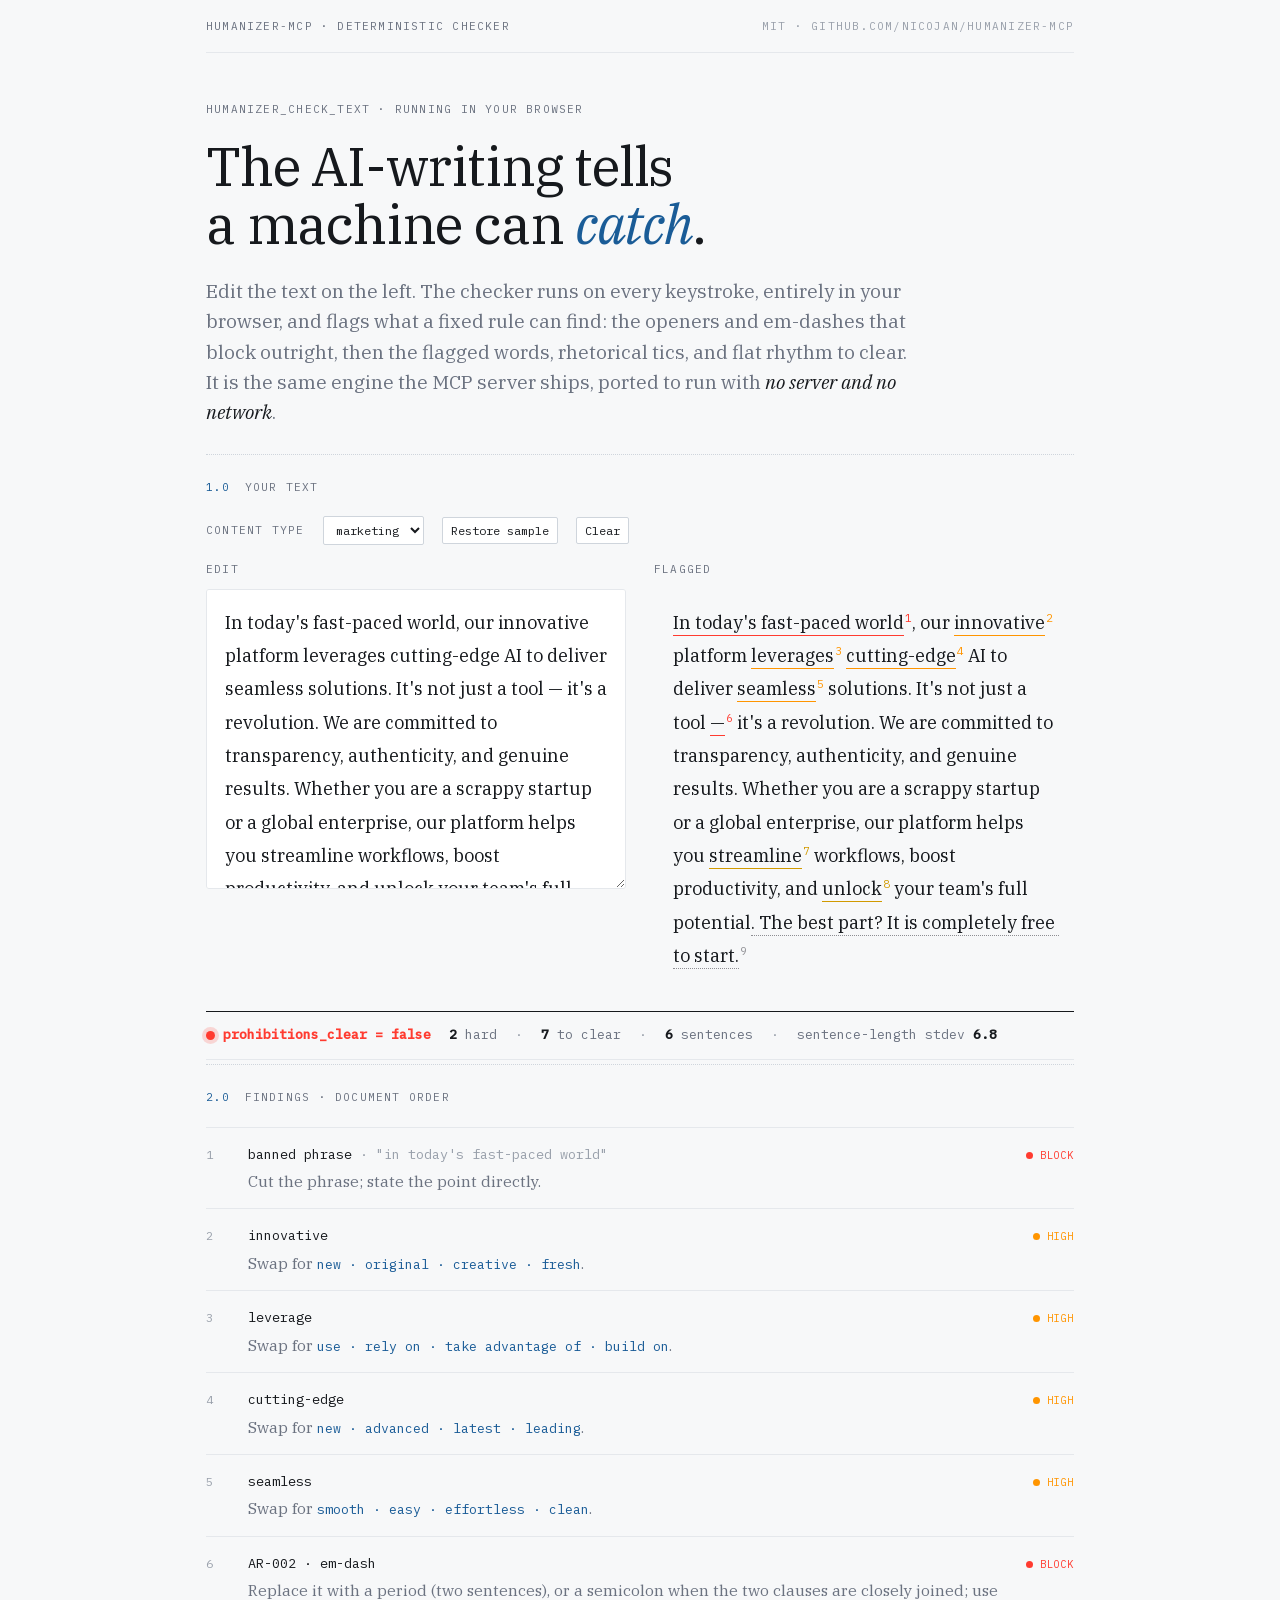
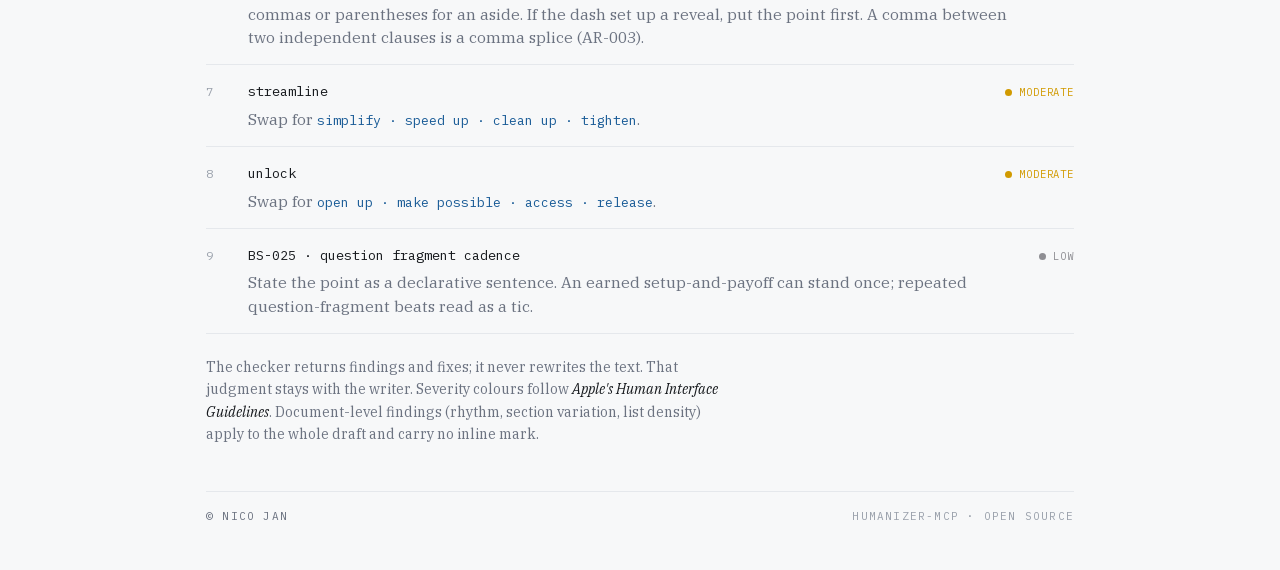
==== commit bfb943a5: "feat: sync the repair round's PR 2: AR-002 code and flags, the short rubric, burstiness out of the f" ====
--- a/index.html
+++ b/index.html
@@ -151,9 +151,10 @@
   </footer>
 </div>
 
-<script>var HZ=(()=>{var B=Object.defineProperty;var U=Object.getOwnPropertyDescriptor;var K=Object.getOwnPropertyNames;var $=Object.prototype.hasOwnProperty;var Z=(t,e)=>{for(var s in e)B(t,s,{get:e[s],enumerable:!0})},V=(t,e,s,a)=>{if(e&&typeof e=="object"||typeof e=="function")for(let i of K(e))!$.call(t,i)&&i!==s&&B(t,i,{get:()=>e[i],enumerable:!(a=U(e,i))||a.enumerable});return t};var J=t=>V(B({},"__esModule",{value:!0}),t);var dt={};Z(dt,{flaggedFormLen:()=>lt,pyRound:()=>_,runChecks:()=>ht,spanOf:()=>ct});var k={hard_phrases:["it is important to note that","it's important to note that","it is worth noting that","it's worth noting that","it is crucial to remember that","in today's rapidly evolving","in today's fast-paced world","without further ado"],regex_structures:[{id:"BS-005",name:"participle_tail",description:"Comma + present-participle tail that adds interpretation without new information. Narrowed 2026-09-18: 'setting' and 'marking' were dropped because their attested forms ('setting the stage for', 'marking a pivotal moment') are already BS-004, and their bare forms are ordinary English ('setting aside his bread and butter'). 'reflecting' and 'emphasizing' are now scoped to an abstract complement, since the human uses take a concrete one ('reflecting the clouds', 'emphasizing each slow down-stroke'). Measured 1.9 to 0.0 per 10k on 47,088 sentences of long-form human prose, with recall on the attested tell unchanged.",detection:{method:"regex",pattern:",\\s+(?:contributing|underscoring|highlighting|showcasing|demonstrating|reinforcing|paving|ushering)\\b\\w*|,\\s+reflecting\\s+(?:a|an|the|its|their)\\s+(?:broader|growing|wider|deeper|larger|renewed|shift|trend|commitment|desire|need)\\b|,\\s+emphasizing\\s+(?:the|its|their)\\s+(?:importance|need|value|significance|role|commitment|urgency)\\b",confidence:"medium"},gate:"checklist",fix:"Delete the dangling -ing clause, or commit to the interpretation in its own sentence.",source_examples:["AP-008","AP-009"]},{id:"BS-004",name:"significance_puffery",description:"Inflated framing of mundane facts as sweeping historical claims.",detection:{method:"regex",pattern:"\\b(marking a (pivotal|crucial|defining|key) (moment|chapter)|setting the stage for|part of a broader (movement|trend|effort) to|underscores its enduring (significance|importance))\\b",confidence:"medium"},gate:"checklist",fix:"Strip the editorializing and state what actually happened.",source_examples:["AP-008"]},{id:"BS-006",name:"negative_parallelism",description:"'not just X, but also Y' contrast inflation, plus the explicit 'not only X but also Y' correlative. Narrowed 2026-09-18: the previous pattern accepted any 'not only ... but' and fired 94 times, 20.0 per 10k, on 47,088 sentences of long-form human prose, 93 of them on the ordinary correlative ('I was not only instructed in everything, but was soon engaged in helping'). The narrowed form fires 7 times, 1.5 per 10k, with the attested AP-006 tell intact. The bare correlative used as a flourish ('not only a design problem but a cultural one') is no longer detected and is carried by the self_review antithesis item.",detection:{method:"regex",pattern:"\\bnot just\\b[^.?!]{0,60}?\\bbut\\b|\\bnot only\\b[^.?!]{0,60}?\\bbut also\\b",confidence:"medium"},gate:"checklist",fix:"State the point directly with a simple conjunction.",source_examples:["AP-006","AP-007"]},{id:"BS-007",name:"despite_faces_challenges",description:"'Despite its X, [subject] faces challenges...' hedge-praise formula.",detection:{method:"regex",pattern:"\\bdespite\\b[^.?!]{0,80}?\\bfaces?\\b[^.?!]{0,40}?\\bchallenges?\\b",confidence:"medium"},gate:"checklist",fix:"Replace with specific problems and specific responses; drop the framing formula.",source_examples:["AP-013"]},{id:"BS-010",name:"that_clause_subject",description:"Sentence opening with a 'That ... is' clausal subject.",detection:{method:"regex",pattern:"(?:^|[.!?]\\s+)That\\s+(?:the|a|an|this|these|those|\\w+ing)\\b[^.?!]{0,100}?\\bis\\b",confidence:"low"},gate:"checklist",fix:"Move the evidence/source to the front; let the claim follow.",source_examples:["AP-019"]},{id:"BS-011",name:"x_not_y_contrastive",description:`Copula-anchored 'X, not Y' contrastive binary that reads constructed: a copula (is/was/are/were/means/becomes/remains), a short noun phrase, a comma, then a Y that closes the clause. Narrowed 2026-09-18 from a bare two-token pattern that fired 358 times, 76.0 per 10k, on 47,088 sentences of long-form human prose. Known and accepted false positive: the identical shape serves as a scope note or a factual correction ("The self-review rubric is data, not code.", "The response was 406, not 421."). Nothing readable in the string separates that sense from the tell, so a firing on it is justified rather than rewritten. Contrastives outside this frame are no longer detected and are carried by the self_review rubric.`,detection:{method:"regex",pattern:"\\b(?:is|was|are|were|means|becomes|remains)\\s+(?:(?:a|an|the|any|some|its|his|her|their|our|my|your)\\s+)?\\w+,\\s+not\\s+(?:(?:a|an|the|any|some|its|his|her|their|our|my|your)\\s+)?(?!(?:yet|more|less|only|just|even|so|too|that|as|to|be|at|in|for|by|of|with|without|until|much|many|long|far|very|quite|always|often|now|then|once|half|above|below|out|up|down|because|if|when|while|but|unlike|merely|simply|entirely|wholly|altogether|necessarily|absolutely|likely|unlikely|mine|yours|his|hers|ours|theirs|thee|thou|me|him|her|us|them|it|this|these|those)\\b)\\w+\\s*[.;!?]",confidence:"low"},document_budget:1,gate:"checklist",fix:"Make the positive claim and let it stand, or use a separate sentence for the contrast.",source_examples:["AP-005"]},{id:"BS-013",name:"negation_flip_antithesis",description:"Two-sentence copula flip: 'X is not Y. It is Z.' The single most characteristic antithesis of LLM prose. A two-sentence relative of BS-006 ('not just X but Y') and BS-011 ('X, not Y'), which the single-sentence checks miss.",detection:{method:"regex",pattern:"\\b(?:is|are|was|were)\\s+not\\s+(?:just|only|merely|simply|a|an|the|about|one|two|three|four|five|six|seven|eight|nine|ten|\\d+)\\s+[^.?!]{0,45}[.]\\s+(?:It|They|That|This)\\s+(?:is|are|was|were)\\b",confidence:"low"},gate:"checklist",fix:"Make the positive claim and let it stand. Do not negate an alternative in one sentence and flip to the real point in the next.",source_examples:["AP-005","AP-006","AP-007"],research_basis:"Named the LLM's single most-favored rhetorical move ('it's not X; it's Y') in the Dead Language Society rhetorical analysis (2025); corroborates proposed-rules #5."},{id:"BS-014",name:"rarely_flip_aphorism",description:"A disguised antithesis: a copula claim hedged with rarely/seldom/never, then flipped to the 'real' point in a second copula sentence. 'The interesting move is rarely the new automation. It is deciding what to leave alone.'",detection:{method:"regex",pattern:"\\b(?:is|was|are|were)\\s+(?:rarely|seldom|never)\\b[^.?!]{0,60}[.]\\s+(?:It|They|That)\\s+(?:is|was|are|were)\\b",confidence:"low"},gate:"checklist",fix:"Drop the 'is rarely X. It is Y' flip; state plainly what the point or the work actually was.",source_examples:["AP-006","AP-007"]},{id:"BS-015",name:"wh_cleft_pronouncement",description:"A pseudo-cleft fronted by a 'What ...' clause pivoting on a copula into a noun, used for portentous effect: 'What matters here is the design.' Sibling of the that-clause subject (BS-010).",detection:{method:"regex",pattern:"(?:^|[.!?]\\s+)(?:What|All that|The thing that)\\b(?!\\s+(?:I|we|you|he|she|they|it)\\b)[^.?!]{0,60}\\b(?:is|was|are|were)\\b[^.?!]{0,60}[.]",confidence:"low"},gate:"checklist",fix:"Make the plain claim. Drop the 'What ... is ...' framing and lead with the thing itself.",source_examples:["AP-019"],research_basis:"proposed-rules #1; scoped to declaratives (interrogatives end in '?' and do not match)."},{id:"BS-016",name:"meta_framing_opener",description:"Opening a passage by announcing its own thesis abstractly: 'The point of the redesign is ...', 'The key here is ...'. Over-signals structure before showing the concrete thing.",detection:{method:"regex",pattern:"(?:^|[.!?]\\s+)The\\s+(?:point|key|whole point|whole idea|main idea|real value|takeaway|crux)\\s+(?:of|here|is)\\b",confidence:"low"},gate:"checklist",fix:"Lead with the concrete thing and let the reader infer the point. Cut the 'The point of X is' scaffolding.",source_examples:["AP-019"],research_basis:"proposed-rules #6."},{id:"BS-017",name:"disclaimer_reversal",description:"A disclaiming sentence ('I won't claim/pretend/promise ...') immediately followed by a short emphatic 'But ...' reversal. Inter-sentential relative of BS-013; the single-sentence antithesis checks miss it.",detection:{method:"regex",pattern:"\\b(?:will not|won't|cannot|can't|do not|don't)\\s+(?:claim|pretend|promise|say|argue)\\b[^.?!]*[.]\\s+But\\s+[^.?!]{0,45}[.]",confidence:"low"},gate:"checklist",fix:"State what you can stand behind, plainly, in one move. Drop the disclaimer-then-flip rhythm.",source_examples:["BS-013"],research_basis:"proposed-rules PR2-#2; in-the-wild audit 2026-06-28."},{id:"BS-019",name:"locative_pseudocleft",description:"A pseudo-cleft pivoting on where/when/how rather than 'what' ('The gap between those two facts was where the work got lost.'). Sibling of BS-015. Scoped to an article-led noun-phrase subject so demonstrative/expletive forms ('This is how', 'Here is where', 'That was when') do not trip it.",detection:{method:"regex",pattern:"\\b(?:the|a|an|its|their|his|her|our|my)\\s+[^.?!]{0,45}\\b(?:is|was|are|were)\\s+(?:where|when|how)\\s+[^.?!]{3,55}[.]",confidence:"low"},gate:"checklist",fix:"Lead with the subject doing the thing: 'Work got lost in that gap.' Drop the 'X is where ...' frame.",source_examples:["BS-015"],research_basis:"proposed-rules PR2-#5; in-the-wild audit 2026-06-28. Pattern tightened from the proposed bare 'is/was where' to an article-led subject to suppress 'This is how' / 'Here is where' false positives."},{id:"BS-021",name:"noun_participle_fragment",description:"A verbless 'Noun, past-participle.' sentence: a determiner-led noun phrase, a comma, and a trailing past participle, ending there ('The same board, rebuilt.', 'The homepage, reimagined.'). Past-participle sibling of BS-005 (present-participle tail). Bounded to a sentence-initial determiner with the participle as the final token, so it fires only on the verbless fragment, never on full clauses ('He left the room, defeated.', 'The board, which we rebuilt, is live.').",detection:{method:"regex",pattern:"(?:^|[.!?]\\s+)(?:the|a|an|this|that|these|those|its|their|his|her|our|my|your)\\s+(?:[a-z]+\\s+){0,2}[a-z]+,\\s+(?:rebuilt|rewritten|remade|reborn|redone|rethought|undone|built|made|done|written|born|torn|worn|drawn|grown|known|shown|thrown|[a-z]{3,}ed)[.!?]",confidence:"low"},gate:"checklist",fix:"Give it a subject and a finite verb ('We rebuilt the same board.'), or fold the participle into the neighboring sentence. Drop the noun-comma-participle fragment.",source_examples:["AP-034"],research_basis:"In-the-wild reviewer feedback 2026-07-03 on prose that had passed the checker clean: 'The same board, rebuilt.' flagged as the 'Noun, past-participle.' construction. Scoped to a sentence-initial determiner-led NP with the participle as the terminal token to preserve the fragment guarantee and suppress false positives; the [a-z]{3,}ed floor excludes short -ed look-alikes (red/bed/shed), and the missing comma keeps fixed idioms ('Case closed.') quiet."},{id:"BS-022",name:"meta_label",description:"A standalone meta-label line or heading that names the artifact's own format or length instead of its subject ('In 200 words', 'In brief', 'At a high level', 'To put it simply'). The mechanizable slice of the performative-framing beat: a self-aware flourish that performs concision or structure rather than carrying content. Fires ONLY when the label IS the whole bounded line/sentence (optionally one terminal mark, then a line break or end), so embedded uses ('At a high level, the system does X.') never match. TL;DR is deliberately excluded (common and acceptable in casual writing). The judgment sub-forms, self-satisfied closers, first-person meta-commentary, paradox-substitution headlines, are the self_review 'performative framing beat' rubric item, not this detector.",detection:{method:"regex",pattern:"(?:^|\\n|[.!?]\\s+)(in\\s+\\d+\\s+words|in\\s+brief|in\\s+short|the\\s+short\\s+version|the\\s+short\\s+of\\s+it|the\\s+gist|a\\s+quick\\s+summary|at\\s+a\\s+high\\s+level|to\\s+put\\s+it\\s+simply)[ \\t]*[:.!?]?[ \\t]*(?=\\n|$)",confidence:"low"},gate:"checklist",fix:"Replace the format/length/brevity label with a phrase about the content itself, or cut it and let the section's content name it. Do not announce structure; let the structure be the structure.",source_examples:["AP-035"],research_basis:"In-the-wild reviewer feedback 2026-07-06 on prose run through the humanizer: meta labels ('in 200 words', 'the reading, in brief') survived as self-aware flourishes. Scoped to a standalone bounded label with a terminal-only trailing guard so the embedding-prone phrases ('at a high level', 'to put it simply') fire only as labels, never mid-sentence. Sibling of the closer detector BS-018; the judgment sub-forms live in the self_review rubric. Spec: docs/superpowers/specs/2026-07-06-performative-framing-beat-design.md."},{id:"BS-023",name:"validation_reassurance",description:"Unsolicited second-person reassurance in a fixed frame ('You're not alone.', 'You're not imagining it.', 'You're not broken.', 'It's not just you.'). The single most-cited NEW 2026 AI tell: the model switches into therapeutic validation that reads as bizarre in most content (business posts, docs, marketing). High-precision because it matches only the 'you're not <predicate>' / 'it's not just you' frames, so ordinary negations ('You're not sure yet.', 'You are not authorized.') never match. Legitimate in genuine supportive/empathetic writing, which is why it is checklist (rewrite or justify), never hard.",detection:{method:"regex",pattern:"\\byou(?:['\u2019]re| are) not\\s+(?:alone|broken|crazy|failing|imagining|overreacting|weak|the only one)\\b|\\bit(?:['\u2019]s| is) not just you\\b",confidence:"medium"},gate:"checklist",fix:"Cut the reassurance, or replace it with the specific thing you actually want to say. If the piece genuinely calls for empathy, make it concrete rather than a canned 'you're not X' formula.",source_examples:["AP-036"],research_basis:"Forbes, 'The 15 New Giveaway Signs Of AI-Generated Content' (2026-02-03): AI switching into unsolicited validation ('You're not imagining it', 'You're not alone', 'You're not broken') flagged as the standout new tell, incongruous in business/productivity content. Frame-scoped to keep false positives near zero."},{id:"BS-024",name:"vague_authority_attribution",description:"An appeal to an unnamed authority as evidence ('Researchers say...', 'Studies show...', 'Experts agree...', 'It is widely believed...', 'Many argue...'). A content-level AI tell distinct from credibility_insistence (which flags reality-assertion words like real/actual): here the sentence borrows authority it never names. The verb list is scoped to epistemic-claim frames, so a named or specific reference with a concrete action ('The researchers at MIT published their data') does not match. Checklist because attributed uses are legitimate, the fix is to name the source or cut the appeal.",detection:{method:"regex",pattern:"\\b(?:(?:researchers|scientists|experts|scholars|analysts|observers|critics|historians|economists)\\s+(?:say|says|said|argue|argues|note|notes|noted|agree|agrees|believe|believes|suggest|suggests|contend|contends|claim|claims|have\\s+(?:found|noted|shown|argued|suggested|observed|concluded))|(?:studies|research)\\s+(?:show|shows|shown|suggest|suggests|indicate|indicates|reveal|reveals|demonstrate|demonstrates|have\\s+shown|has\\s+shown)|it\\s+is\\s+widely\\s+(?:believed|known|accepted|understood|recognized|regarded)|(?:many|some)\\s+(?:argue|argues|believe|believes|contend|contends|say|says))\\b",confidence:"medium"},gate:"checklist",fix:"Name who: cite the specific study, person, or body, and link or reference it. If you cannot name a source, drop the claim or state it as your own view.",source_examples:["AP-037"],research_basis:"Wikipedia 'Signs of AI writing' (2026): 'vague attributions', attributing claims to undefined authorities ('researchers', 'observers', 'scholarship') without naming them, listed as a core content tell. Scoped to unnamed-agent + epistemic-verb frames so named/specific references pass."},{id:"BS-025",name:"question_fragment_cadence",description:"The 'The best part? It's this.' rhetorical tic: a sentence-initial determiner-led noun-phrase fragment ending in '?', immediately answered by a short sentence ('The result? A total win.', 'My advice? Take the job.'). Named repeatedly as a 2026 ChatGPT fingerprint (the 'contrasting question with a short answer' pattern). Scoped to a determiner-led NP of up to three words so WH-questions ('What is the best part?') and mid-sentence questions ('Did you see the result?') never match, the determiner must sit at a sentence boundary.",detection:{method:"regex",pattern:"(?:^|[.!?]\\s+|\\n)(?:the|my|our|his|her|its|their)\\s+(?:[a-z]+\\s+){0,2}[a-z]+\\?\\s+[^\\s?!][^?!]{0,80}[.!?]",confidence:"low"},gate:"checklist",fix:"State the point as a declarative sentence. If the setup-and-payoff is earned, use it once; repeated question-fragment beats read as a tic.",source_examples:["AP-038"],research_basis:"Walter Writes / PlusAI 'most overused ChatGPT patterns' (2026) and in-the-wild reports: 'contrasting questions with short answers' ('The best part? It's this. The kicker? It's that.') as a durable 2026 structural fingerprint. NP-fragment + boundary scoping keeps genuine questions clear."},{id:"BS-026",name:"when_it_comes_to_opener",description:"The 'When it comes to X...' sentence opener, a very-high-frequency AI phrase frame that sets up a topic with an empty preamble instead of stating the point. Scoped to a sentence boundary with a trailing comma so mid-sentence uses ('she knew when it comes to a vote') never match.",detection:{method:"regex",pattern:"(?:^|[.!?]\\s+|\\n)when it comes to\\s+[^.!?\\n]{1,40},",confidence:"medium"},gate:"checklist",fix:"Cut the preamble and state the point. 'When it comes to pricing, we keep it simple' becomes 'Our pricing is simple.'",source_examples:["AP-039"],research_basis:"Bloomberry 'AI Sentence DNA' (2026): 'when it comes to' listed Very High across all models. Boundary plus trailing-comma scoping keeps false positives near zero."},{id:"BS-027",name:"world_state_opener",description:"The grand temporal/world-state opener ('In a world where...', 'In an era of...', 'In an age where...', 'In a time of...'), a very-high-frequency AI hook that opens on a sweeping generalization. Complements the flagged transition 'In today's rapidly evolving' and BS-016 meta_framing_opener. Scoped to a sentence boundary and a fixed determiner-plus-noun-plus-where/of skeleton so a literal 'in a world of magic' mid-sentence never matches.",detection:{method:"regex",pattern:"(?:^|[.!?]\\s+|\\n)(?:in (?:a world where|an era (?:of|where)|an age (?:of|where)|a time (?:of|where))|(?:imagine|picture) a world where)\\b",confidence:"medium"},gate:"checklist",fix:"Cut the cosmic setup and open on the specific. Say what is changing and for whom.",source_examples:["AP-040"],research_basis:"Bloomberry 'AI Sentence DNA' (2026): 'In a world where...' hook formula, Very High across all models. Boundary scoping keeps mid-sentence literal uses clear."},{id:"BS-028",name:"pivotal_role_frame",description:"The 'plays a [pivotal/crucial/key/central...] role in' template. The evaluative adjectives are individually flagged, but the template slips through when the adjective is an un-flagged option (key/central/major), so the frame itself is matched. Restricted to evaluative adjectives so a neutral 'play a supporting role in the film' does not match.",detection:{method:"regex",pattern:"\\bplay(?:s|ed|ing)?\\s+an?\\s+(?:pivotal|crucial|vital|key|central|significant|major|critical|important|essential|integral)\\s+role\\s+in\\b",confidence:"medium"},gate:"checklist",fix:"Say what the thing actually does. 'Monitoring plays a pivotal role in catching problems' becomes 'Monitoring catches problems early.'",source_examples:["AP-041"],research_basis:"Bloomberry 'AI Sentence DNA' (2026) and 2026 overused-phrase lists: 'play a pivotal/crucial role in' as a recurring filler template. Adjective allow-list keeps neutral role-descriptions clear."},{id:"BS-029",name:"solution_pivot",description:"The 'That's where X comes in.' marketing pivot-to-product beat ('This is where we come in.'). Scoped to a sentence-initial 'that's/this is where' plus a terminal 'comes in.' so the idiom 'comes in handy' and ordinary locatives ('this is where we live') never match.",detection:{method:"regex",pattern:"(?:^|[.!?]\\s+|\\n)(?:that's|that is|this is|here's|here is) where\\s+[^.!?\\n]{1,40}\\bcomes? in[.!?]",confidence:"medium"},gate:"checklist",fix:"State what the product does directly instead of staging a reveal.",source_examples:["AP-042"],research_basis:"Bloomberry 'AI Sentence DNA' (2026): the reveal/solution-pivot cadence. Terminal scoping ('comes in.') keeps 'comes in handy' and locatives clear."},{id:"BS-030",name:"empathy_conditional_opener",description:"The 'If you've ever struggled with...' empathy opener, a fixed second-person conditional that manufactures relatability, in the same family as BS-023 validation_reassurance. Scoped to a sentence boundary plus 'you've/you have ever' plus an empathy verb (struggled/wondered/felt/...), so anecdotal openers ('If you've ever been to Paris') and mid-sentence uses do not match.",detection:{method:"regex",pattern:"(?:^|[.!?]\\s+|\\n)if you(?:['\u2019]ve| have) ever\\s+(?:struggled|wondered|felt|feared|worried|dreamed|dreamt|wished|hoped|questioned|doubted|found yourself|asked yourself|been told)\\b|(?:^|[.!?]\\s+|\\n)if\\s+(?:this|that|any\\s+of\\s+this|any\\s+of\\s+that)\\s+sounds\\s+familiar(?:\\s+to\\s+you)?\\s*,\\s*(?:take\\s+heart|you(?:'re|\u2019re|\\s+are)\\s+(?:not\\s+alone|in\\s+good\\s+company)|don(?:'t|\u2019t)\\s+worry|rest\\s+assured)\\b|(?:^|[.!?]\\s+|\\n)(?:does\\s+)?(?:(?:this|that)\\s+)?sounds?\\s+familiar\\?\\s+(?:you(?:'re|\u2019re|\\s+are)\\s+not\\s+alone|don(?:'t|\u2019t)\\s+worry|take\\s+heart)\\b",confidence:"low"},gate:"checklist",fix:"Open on the concrete situation, not a canned 'if you've ever felt X' hook.",source_examples:["AP-043"],research_basis:"Bloomberry 'AI Sentence DNA' (2026): empathy opener 'If you've ever struggled with...'. Empathy-verb allow-list plus boundary scoping keeps genuine conditional anecdotes clear."},{id:"BS-031",name:"metaphorical_carry",description:"Metaphorical 'carry': the fixed abstract collocation ('the design carries the weight', 'carrying the burden of the argument') and the text-unit intransitive ('eight words to carry'). A strong Claude-register tell: the verb performs gravity while no one does anything. FP-guarded by an abstract-object allow-list and, on the intransitive branch, a text-unit head noun, so literal carrying ('too heavy to carry', 'carry the groceries', 'the truck carries the load') never matches. 'load' and 'freight' were dropped from the object list during design because logistics prose uses them literally. Known accepted boundary: the fixed idiom 'carries the weight of the world' does fire; at gate=checklist that is a rewrite-or-justify prompt, and the idiom is a cliche worth a second look either way. Deliberately NOT a bare 'carry' word-flag: 'carry' is a high-frequency ordinary verb and a bare flag is the flow_over_surface_features low-ceiling trap. The wider family (any abstract noun as subject of 'carry') is not mechanizable without a parser and lives in the self_review abstraction-as-agent item.",detection:{method:"regex",pattern:"\\bcarr(?:y|ies|ied|ying)\\s+the\\s+(?:weight|burden|meaning)\\b|\\b(?:words?|lines?|phrases?|sentences?|ideas?|stor(?:y|ies)|truths?)\\s+to\\s+carry\\b",confidence:"medium"},gate:"checklist",fix:"Name the actual agent and the actual effect. 'The layout carries the weight of the argument' -> 'The layout is what makes the argument land.' For the label form, say what the words must do: 'Eight words to carry' -> 'Eight words, and they have to do the whole job.'",source_examples:["AP-044"],research_basis:"In-the-wild report (2026-08-06) plus caveats.json metrics_do_not_apply_to_label_text (2026-08-03), which recorded 'Eight words to carry' as a genuine AI-register tell that the checker missed."},{id:"BS-032",name:"honestly_fragment_opener",description:`A standalone one-word interrogative opener promising candour and delivering a platitude ('Honestly? Most people don't follow up.'). Scoped to a fixed adverb set as the WHOLE bounded fragment at a sentence or line boundary, so quoted dialogue ('"Honestly?" she said.') and mid-sentence uses never match.`,detection:{method:"regex",pattern:"(?:^|[.!?]\\s+|\\n)\\s*(?:honestly|truthfully|frankly|real talk|seriously)\\?\\s+",confidence:"medium"},gate:"checklist",fix:"Delete the fragment and state the claim. If the point is not actually candid or contrarian, the opener is advertising something the sentence does not deliver.",source_examples:["AP-045"],research_basis:`Forbes, 'The 15 New Giveaway Signs Of AI-Generated Content' (2026-02-03), tell #3: "'Honestly?' followed by nothing honest".`},{id:"BS-033",name:"quiet_prestige_modifier",description:"The 'everything is quietly something' tic: 'quiet confidence', 'quiet rebellion', 'quietly reshaping'. Both branches are allow-listed ('quiet' + an abstract-quality noun, or 'quietly' + a transformation verb), so ordinary use ('a quiet room', 'she quietly closed the door') passes. This is the collocation, not the word: a bare 'quiet' flag was rejected on 2026-07-13 as the flow_over_surface_features trap, and that rejection stands.",detection:{method:"regex",pattern:"\\bquiet\\s+(?:confidence|rebellion|revolution|power|truth|strength|dignity|competence|authority|luxury|ambition|resolve|desperation)\\b|\\bquietly\\s+(?:became|becoming|building|built|growing|grew|reshaping|redefining|transforming|revolutioni[sz]ing|dismantling|rewriting)\\b",confidence:"medium"},gate:"checklist",fix:"Cut the modifier or replace it with the evidence. 'Quiet confidence' -> say what the person did that showed it. 'Quietly reshaping the industry' -> name the change and who noticed.",source_examples:["AP-046"],research_basis:"Forbes (2026-02-03), tell #5: 'Everything is quietly something', 'quiet confidence', 'quiet rebellion', 'quietly growing', 'the quiet truth'."},{id:"BS-034",name:"concessive_balance_hedge",description:"The risk-averse both-sides frame that concludes nothing: 'While X has benefits, it also carries risks.' Scoped so BOTH the hedge verb and its object are allow-listed, leaving ordinary concessive 'While' clauses clear. Distinct frame from BS-007 ('despite ... faces ... challenges').",detection:{method:"regex",pattern:"\\bwhile\\s+[^.!?]{1,60},\\s+(?:it|they|this|that)\\s+(?:also\\s+|still\\s+)?(?:carr(?:y|ies)|comes?\\s+with|poses?|presents?|brings?|introduces?|raises?)\\s+(?:significant\\s+|serious\\s+|real\\s+|certain\\s+)?(?:risks?|challenges?|drawbacks?|trade-?offs?|limitations?|concerns?|downsides?)\\b",confidence:"medium"},gate:"checklist",fix:"Pick the claim you actually want to make and make it. If the trade-off is real, name the specific cost and who pays it, rather than balancing the sentence for its own sake.",source_examples:["AP-047"],research_basis:"Gibson, 'The Predictable Rhetoric of AI-Generated Text' (Medium, 2026-04), device #3 'Balancing Hedging'; corroborated by Forbes tell #13 'faux balance without consequence'."},{id:"BS-035",name:"internal_cross_reference",description:"Over-tidy self-reference: 'As mentioned above', 'As we discussed earlier', 'As noted previously'. Legitimate in long technical and academic documents, which is why it is checklist (rewrite or justify), never hard.",detection:{method:"regex",pattern:"\\bas\\s+(?:mentioned|noted|discussed|stated|outlined|described|explained)\\s+(?:above|earlier|previously|before|already)\\b|\\bas\\s+(?:we|i)\\s+(?:mentioned|noted|discussed|saw|said)\\s+(?:above|earlier|previously|before)\\b|\\bas\\s+(?:we|i)\\s+(?:have\\s+)?(?:seen|explored|covered|established)\\b(?:\\s+(?:above|earlier|previously|before))?\\s*(?=[,;])",confidence:"low"},gate:"checklist",fix:"Cut it and restate the point in three words, or trust the reader to remember. Keep it only where a real document needs a genuine back-reference.",source_examples:["AP-048"],research_basis:"Forbes (2026-02-03), tell #14: 'internal references that are too tidy'."},{id:"BS-036",name:"deepening_invitation",description:"The therapeutic prompt to go deeper: 'Let that sink in.', 'Do you want to sit with that for a while?', 'Are you ready to go deeper?', 'Read that again.' A fixed phrase set rather than a productive frame, so precision is near-total. Family relative of BS-023 (validation_reassurance).",detection:{method:"regex",pattern:"\\blet\\s+that\\s+sink\\s+in\\b|\\bsit\\s+with\\s+(?:that|this|it)\\s+for\\s+a\\s+(?:while|moment|minute|bit)\\b|\\bare\\s+you\\s+ready\\s+to\\s+(?:go\\s+deeper|dive\\s+deeper|take\\s+it\\s+further)\\b|\\bread\\s+that\\s+again\\b",confidence:"medium"},gate:"checklist",fix:"Delete it. If the point deserves weight, give it weight with a fact or a consequence, not an instruction to feel something.",source_examples:["AP-049"],research_basis:"Forbes (2026-02-03), tell #7: 'questions designed to deepen', 'Do you want to sit with that for a while?', 'Are you ready to go deeper?'"},{id:"BS-037",name:"withheld_insight_teaser",description:"The setup that announces a payoff it rarely delivers: 'Here's the kicker', 'the part most people miss', 'what nobody tells you'. Scoped to the 'most people|nobody|no one' + 'miss|get wrong|tell you|know' skeleton plus the fixed 'here's the kicker'. Adjacent to 'Here's the thing', which was rejected on 2026-07-25 as register-dependent; that rejection stands; what is flagged here is the marker PLUS the withheld-insight claim.",detection:{method:"regex",pattern:"\\bhere(?:['\u2019])?s\\s+the\\s+kicker\\b|\\b(?:what|the\\s+(?:part|thing|bit|secret|truth))\\s+(?:that\\s+)?(?:most\\s+people|nobody|no\\s+one|almost\\s+nobody)\\s+(?:miss(?:es)?|gets?\\s+wrong|don['\u2019]?t\\s+(?:see|know|realise|realize)|doesn['\u2019]?t\\s+(?:see|know|realise|realize)|tells?\\s+you|knows?)\\b",confidence:"low"},gate:"checklist",fix:"Lead with the insight itself. If it is genuinely counterintuitive the reader will notice without being told to.",source_examples:["AP-050"],research_basis:"Forbes (2026-02-03), tells #1 'announcing the good part' ('Here's the kicker') and #4 'setup phrases that don't deliver' ('Here's the part most people miss')."},{id:"BS-038",name:"appended_wh_label",description:"The label line that appends a second, evaluative element promising significance instead of naming a subject: 'Method, and why this one', 'The rebuild, and why it took nine months', 'The rollout, and how we got here'. The heading states the topic, then annexes a WH clause that pre-announces the defence the body is about to make. Mechanized slice of the performative framing beat. Four FP guards keep it label-scoped: the appendix must END the bounded line (so mid-sentence coordination cannot match), the head is blocked from containing a subject pronoun or auxiliary (so an ordinary prose clause cannot match), the head is capped at 12 tokens, and the tail is short and comma-free (so a full second clause cannot match). The open-ended sibling that appends a reduced relative clause rather than a WH word ('..., and the officer the whole system turns on.') is deliberately NOT mechanized: separating it from ordinary coordination needs a parser, so it is a self_review judgment item.",detection:{method:"regex",pattern:"(?:^|\\n)[ \\t]*(?:\\#{1,6}[ \\t]+)?(?:\\*\\*)?(?!(?:he|she|they|we|i|you|it|is|are|was|were|be|been|am|has|have|had|do|does|did|will|would|can|could|should|may|might|must|there)\\b)[A-Za-z0-9'\u2019\\-]+(?:[ \\t]+(?!(?:he|she|they|we|i|you|it|is|are|was|were|be|been|am|has|have|had|do|does|did|will|would|can|could|should|may|might|must|there)\\b)[A-Za-z0-9'\u2019\\-]+){0,11},[ \\t]+and[ \\t]+(?:why|what|how|who)\\b[^\\n.!?,;:]{0,30}[ \\t]*[.!?:]?[ \\t]*(?=\\n|$)",confidence:"low"},document_budget:1,gate:"checklist",fix:"Cut the appendix. Name the subject and let the section make its own case: 'Method, and why this one' is 'Method'. If the justification is worth stating, it is worth a sentence in the body, not a promise in the label.",source_examples:["AP-051"],research_basis:"In-the-wild reviewer report (2026-08-08) on a document that passed the 2026-08-06 checker clean: the shape fired twice in one piece, which is the durable signal (a repeated rhetorical shape) rather than any single instance."},{id:"BS-039",name:"not_but_fragment",description:"The sentence-initial antithesis fragment: 'Not because the person stopped mattering, but because the officer is reachable.', 'Not to save time, but to save arguments.', 'Not a strategy, but a habit.' Fragment sibling of BS-013, which only covers the two-sentence copula flip ('It is not just X. It is Y.') and therefore missed this, the more common written form. The FP guard is PARALLELISM: the same function word must open both limbs (because/because, to/to, a/a), which is what separates the rhetorical fragment from ordinary prose where 'Not' heads a real subject ('Not all of them agreed, but most did.') or where the correlative sits mid-sentence ('He did not go to the store, but to the park.'), neither of which can match. The bare adverb form ('Not always, but often.') is deliberately NOT matched: without a shared function word it cannot be told from ordinary casual speech ('Not bad, but okay.'), and cry-wolf costs more than the miss.",detection:{method:"regex",pattern:"(?:^|[.!?]\\s+|\\n)Not\\s+(because|to|for|about|a|an|the|in|by|with|from|as|so)\\s+[^.!?\\n,]{1,60},\\s+but\\s+\\1\\s+[^.!?\\n]{0,60}[.!?]",confidence:"medium"},document_budget:1,gate:"checklist",fix:"State the reason that holds and drop the one that does not. The rejected half is usually a claim nobody made, so cutting it costs nothing: 'Not because the person stopped mattering, but because the officer is reachable' is 'The officer is the reachable point in the system.'",source_examples:["AP-052"],research_basis:"In-the-wild reviewer report (2026-08-08). Same document as BS-038; the reviewer named the 'Not X, but Y' structure and the checker returned nothing for it, confirming the BS-013 scope gap."},{id:"BS-040",name:"artifact_subject_carry",description:"An artifact or document noun as the subject of 'carry' with an informational object: 'the deck carries one still of the dashboard', 'each board carries its own title, rule and legend', 'the margin rail carries the tags', 'slide 18 carries the business model', 'the presenter notes carry the argument'. The middle slice between BS-031, which matches only the fixed abstract collocations ('carries the weight|burden|meaning'), and the open abstract-subject family that stays a self_review item for want of a parser. It is mechanizable because both ends are closed lists. Detection requires BOTH an artifact-noun subject head immediately before the verb (deck, slide, board, page, section, rail, panel, frame, column, caption, chart, table, screen, dashboard, prototype, report, layout, card, note...) AND an informational object head (title, legend, argument, tags, model, lessons, story, data, still, screenshot, claim, stakes...), which is what keeps the many load-bearing homographs literal: 'the column carries the roof', 'the frame carries the glass', 'the table carries the plates' and 'the truck carries the load' all pass, because no physical-load object is in the list. Objects the subject genuinely bears in the physical world were left out for the same reason 'load' and 'freight' were dropped from BS-031, and 'number' was dropped after a probe on 'the card carries an account number'. Known accepted boundary: 'the frame carries the image' fires, and a picture frame arguably does that literally, though 'holds' is the verb English actually uses there. Subject nouns for stocked retail (store, shop) are excluded so the 'carries that brand' sense cannot match. Extended 2026-09-17 with abstract process and project nouns as subjects (rebuild, redesign, rollout, migration, project, initiative, effort, process, method, approach, decision, change, pivot, experiment, pilot, study, analysis, review), after 'The rebuild carries the argument' came back clean: the object was already on the list and only the subject head was missing. The object list was deliberately NOT extended in that round, which is what keeps the ordinary business and legal register out - 'carries risk', 'carries a cost', 'carries weight', 'carries a penalty' and 'carries consequences' all stay clean.",detection:{method:"regex",pattern:"\\b(?:deck|slide|slides|board|boards|page|pages|spread|section|sections|chapter|paragraph|sentence|line|lines|column|columns|panel|panels|frame|frames|rail|caption|captions|legend|heading|headline|label|labels|footer|header|sidebar|chart|charts|diagram|diagrams|figure|figures|table|tables|screen|screens|dashboard|mockup|wireframe|prototype|document|report|memo|draft|copy|layout|grid|tile|tiles|card|cards|banner|note|notes|appendix|footnote|footnotes|template|rebuild|redesign|rollout|launch|migration|refactor|overhaul|revamp|project|programme|program|initiative|effort|process|method|approach|decision|change|shift|pivot|experiment|pilot|study|analysis|argument|review)\\s+(?:\\d{1,3}\\s+)?carr(?:y|ies|ied|ying)\\s+(?:the|its|it's|a|an|one|our|their|my|his|her|all|both|each|every|two|three|\\d{1,3})\\s+(?:own\\s+)?(?:[a-z][\\w-]*\\s+){0,2}(?:title|titles|legend|legends|argument|arguments|message|messages|tag|tags|label|labels|caption|captions|story|model|lesson|lessons|point|points|copy|text|information|data|detail|details|name|names|rule|rules|still|stills|image|images|screenshot|screenshots|note|notes|explanation|claim|claims|thesis|idea|ideas|tone|voice|brand|logic|case|narrative|reasoning|emphasis|focus|content|evidence|proof|context|subtext|theme|themes|agenda|pitch|ask|takeaway|takeaways|summary|definition|definitions|warning|caveat|disclaimer|framing|question|questions|answer|answers|conclusion|conclusions|finding|findings|spec|brief|statement|quote|quotes|timeline|stakes)\\b",confidence:"medium"},gate:"checklist",fix:"Say what the artifact does, or give the sentence a person. 'Each board carries its own title, rule and legend' is 'Each board has its own title, rule and legend.' 'Slide 18 carries the business model' is 'Slide 18 is where the business model gets spoken.' 'The margin rail carries the tags' is 'The tags sit in a margin rail on the right.'",source_examples:["AP-053"],research_basis:"In-the-wild report (2026-08-10) from the design project that produced BS-031, BS-038 and BS-039. Six sentences of exactly this shape, drawn from that project's own working documents, were run against the deployed checker and returned prohibitions_clear with zero findings: BS-031's object list covers 'the weight' but not 'its own title', which is the form design writing actually produces. Verified 0 of 16 false positives on the genuine-human eval corpus and 0 of 19 on constructed literal-carry probes."},{id:"BS-041",name:"stale_figure_of_speech",description:"Orwell's first rule, mechanized on a closed list: a figure of speech the reader is used to seeing in print, which has stopped producing an image and now only fills the slot where a plain statement belongs. 'It moves the needle on readiness', 'the federal purse would feel it', 'the low-hanging fruit', 'the tip of the iceberg', 'a double-edged sword', 'many moving parts', 'the lion's share'. This is house style, not an authorship signal: human writing reaches for these constantly, which is the whole reason Orwell wrote the rule, and the eval corpus is therefore not evidence either way. It sits in this file because the mechanism is a fixed phrase set, the same shape as BS-036. Two guards keep the literal senses out: 'raise the bar' matches only when terminal or followed by for/on/across, so 'raised the bar three inches' passes, and 'at the end of the day' matches only in the filler frame (comma, then a subject and a copula or 'comes down to'), so the time-of-day reading passes. Known accepted boundary: a literal high-jump 'raised the bar for the next attempt' fires. 'Guardrail' was considered and rejected: it is ordinary technical vocabulary in AI-safety writing, not a dead metaphor.",detection:{method:"regex",pattern:"\\bmov(?:e|es|ed|ing)\\s+the\\s+needle\\b|\\blow[- ]hanging\\s+fruit\\b|\\bboil\\s+the\\s+ocean\\b|\\bpeel(?:s|ed|ing)?\\s+back\\s+the\\s+layers\\b|\\bthe\\s+elephant\\s+in\\s+the\\s+room\\b|\\bdouble[- ]edged\\s+sword\\b|\\btip\\s+of\\s+the\\s+iceberg\\b|\\blevel\\s+playing\\s+field\\b|\\bwhen\\s+push\\s+comes\\s+to\\s+shove\\b|\\bthe\\s+lion'?s?\\s+share\\b|\\ba\\s+perfect\\s+storm\\b|\\bsea\\s+change\\b|\\brais(?:e|es|ed|ing)\\s+the\\s+bar\\s*(?:[.,;:!?]|\\b(?:for|on|across)\\b)|\\bpush(?:es|ed|ing)?\\s+the\\s+envelope\\b|\\bthink(?:s|ing)?\\s+outside\\s+the\\s+box\\b|\\bthe\\s+best\\s+of\\s+both\\s+worlds\\b|\\bhit(?:s|ting)?\\s+the\\s+ground\\s+running\\b|\\b(?:many|a\\s+lot\\s+of|lots\\s+of|so\\s+many)\\s+moving\\s+parts\\b|\\bthe\\s+(?:public|federal)\\s+purse\\b|\\bthe\\s+taxpayer'?s?\\s+(?:dime|dollar)\\b|\\bat\\s+the\\s+end\\s+of\\s+the\\s+day,\\s+(?:it|this|that|what|the\\s+[\\w-]+)\\s+(?:is|are|was|were|comes\\s+down\\s+to|boils\\s+down\\s+to|matters|remains)\\b",confidence:"low"},gate:"checklist",fix:"Say the thing the figure is standing in for, with the number or the name if you have one. 'It moves the needle on readiness' is 'It shortens the release plan by a day and a half.' 'The federal purse would feel it' is 'It would show up in the CSC budget.' If the image is doing real work and you chose it deliberately, justify it and keep it.",source_examples:["AP-054"],research_basis:"Orwell, 'Politics and the English Language' (1946), rule 1, adopted 2026-08-10 from a case-study copy gate that had been running the Orwell pass by hand alongside this server. The list is the set of figures that gate kept catching after the checker had already cleared the text. Judgment-only Orwell rules (cut every word that can go, prefer the active) and the domain-jargon carve-out are in self_review.json and lexical_patterns.orwell; see caveats.jargon_substitution_loses_meaning."},{id:"BS-042",name:"conjoined_candour_disclaimer",description:"The first-person candour beat appended to the clause it follows: 'The redesign took nine months, and I'm not going to pretend that was the plan.' A performed admission that costs the writer nothing, placed where it reads as earned honesty. Conjoined relative of BS-017, which matches only the two-sentence form (a disclaiming sentence then a short 'But ...' reversal) and whose auxiliary list excludes 'am not going to'. Scoped to the CONJOINED form only: a comma plus and/but must precede the frame. That guard is what distinguishes it from the 2026-07-25 rejection of 'Here's the thing' and 'Let's be honest' as register-dependent traps. Sentence-initial 'I'm not going to pretend I understand the tax code.' is an ordinary hedge qualifying a claim and stays unflagged; the tell is the appending, where the beat attaches to a finished statement to add a note of candour. Accepts straight and curly apostrophes.",detection:{method:"regex",pattern:",\\s+(?:and|but)\\s+I(?:'m|\u2019m|\\s+am)?\\s+(?:not\\s+(?:going\\s+to|gonna|about\\s+to)|will\\s+not|won(?:'|\u2019)t)\\s+(?:pretend|claim|sugarcoat|act\\s+like|tell\\s+you|sit\\s+here)\\b",confidence:"medium"},gate:"checklist",fix:"Cut the beat and let the statement stand, or replace it with the thing you are declining to pretend about. 'It shipped late, and I'm not going to pretend otherwise.' -> 'It shipped late.' or 'It shipped six weeks late, and the cause was ours.' If the admission is real, name it; if it is not, the clause is performing candour rather than doing it.",source_examples:["AP-055"],research_basis:"In-the-wild report (2026-09-17); design doc docs/superpowers/specs/2026-09-17-candour-frame-and-carry-widening-design.md."},{id:"BS-043",name:"copula_avoidance",description:"The copula dodge: the model will not write 'is', so it reaches for 'serves as' or 'stands as'. 'The report serves as a guide.' is 'The report is a guide.' Named independently by Wikipedia's editor guide, the tropes.fyi community list and the slop-sense pattern set, which estimates the substitute carries meaning the copula would not in roughly one case in ten. The wider verb family (functions as, operates as, comprises, encompasses, constitutes, resides, features) is DELIBERATELY excluded: a rejection probe found 8/8 of their uses legitimate ('the capacitor functions as a filter', 'the clinic operates as a charity', 'the board comprises seven members'), because those verbs carry technical, legal and organisational senses the copula cannot replace. Only 'serves as' and 'stands as' have no competing sense, the same discipline that dropped 'load' and 'freight' from BS-031. The FP guard is a role-object exclusion over a three-token window, because a person holding an office is ordinary English and the role word is often not adjacent to the determiner ('She stood as the Labour candidate in 2019.'). The electoral sense of 'stands as' falls under the same list.",detection:{method:"regex",pattern:"\\b(?:serves?|served|serving|stands?|stood|standing)\\s+as\\s+(?:a|an|the)\\s+(?!(?:[A-Za-z][\\w-]*\\s+){0,2}(?:chair|chairman|chairwoman|chairperson|president|vice|director|treasurer|secretary|head|chief|captain|lead|mentor|trustee|ambassador|liaison|adviser|advisor|counsel|deputy|interim|acting|coordinator|officer|principal|dean|editor|registrar|warden|governor|mayor|judge|juror|member|delegate|representative|spokesperson|host|volunteer|apprentice|intern|candidate|nominee|independent|backup|substitute|proxy|witness|referee)\\b)",confidence:"medium"},gate:"checklist",fix:"Use 'is'. 'The report serves as a guide' is 'The report is a guide.' 'The building stands as a monument to the era' is 'The building is a monument to the era', or better, say what it actually does now. Keep the substitute only where it carries meaning 'is' does not.",source_examples:["AP-056"],research_basis:"Wikipedia:Signs of AI writing (copula avoidance); slop-sense pattern 09; tropes.fyi 'serves as dodge'; survey of 2026-09-17."},{id:"BS-044",name:"significance_predicate",description:"The other half of the copula dodge, where the substitute verb also inflates the claim: 'represents / marks / embodies / exemplifies' plus a determiner and an evaluative abstract noun ('a shift', 'a pivotal moment', 'the culmination', 'a commitment'). Both ends are closed lists, which keeps the literal senses clean: 'the graph represents the data', 'the lawyer represents the defendant', 'the symbol represents hydrogen', 'the line marks the boundary' and 'the union represents four thousand workers' all pass, because no concrete object is on the list. Overlaps BS-004 significance_puffery at the edges; BS-004 matches four fixed strings, this matches the frame.",detection:{method:"regex",pattern:"\\b(?:represents?|represented|marks?|marked|embodies|embodied|exemplifies|exemplified)\\s+(?:a|an|the)\\s+(?:[a-z][\\w-]*\\s+){0,2}(?:shift|turning point|milestone|departure|watershed|step|moment|testament|reminder|symbol|commitment|opportunity|challenge|breakthrough|culmination|evolution|transformation|landmark|cornerstone|hallmark|benchmark|paradigm|beginning|chapter|era|leap)\\b",confidence:"medium"},gate:"checklist",fix:"Say what changed and for whom. 'It represents a shift in how the team works' is 'The team now reviews before merging, which it did not do in March.' If the significance is real, the fact carries it.",source_examples:["AP-057"],research_basis:"Wikipedia:Signs of AI writing (undue emphasis on significance; copula avoidance); survey of 2026-09-17."},{id:"BS-045",name:"signposted_conclusion",description:"The announced ending: 'In conclusion', 'To sum up', 'In summary', 'To conclude', 'In closing', 'All in all'. The reader can see the piece ending; saying so spends a sentence on navigation. Legitimate in academic and formal report writing, which is why the gate is checklist rather than hard. Boundary-anchored, so 'he wrote a summary of the meeting' and 'she gave it in summary form' never match.",detection:{method:"regex",pattern:"(?:^|[.!?]\\s+|\\n)[ \\t]*(?:\\*\\*)?(?:in conclusion|to sum up|to summarise|to summarize|in summary|to conclude|in closing|all in all)\\b[,:]?",confidence:"medium"},gate:"checklist",fix:"Cut the signpost and state the last point. If the closing paragraph needs an announcement to read as closing, it is not closing anything.",source_examples:["AP-058"],research_basis:"Wikipedia:Signs of AI writing; tropes.fyi 'signposted conclusion'; survey of 2026-09-17."},{id:"BS-046",name:"staccato_negation_triple",description:"The staccato negation run: 'Not a bug. Not a feature. A fundamental design flaw.' Two consecutive Not-initial fragments, usually resolved by a third. Distinct from BS-013 (the two-sentence copula flip) and BS-039 (the single-sentence 'Not because X, but because Y'), both of which are two-limb and return nothing here. The FP guard is a REQUIRED DETERMINER (a/an/the/just), which is what separates the machine version from ordinary human emphasis: 'Not now. Not ever.' and 'Not bad. Not great.' are adverbial and pass.",detection:{method:"regex",pattern:"(?:^|[.!?]\\s+|\\n)Not\\s+(?:a|an|the|just)\\s+[^.!?\\n]{1,40}[.!]\\s+Not\\s+(?:a|an|the|just)\\s+[^.!?\\n]{1,40}[.!]",confidence:"medium"},gate:"checklist",fix:"Say the thing once, in a full sentence. 'Not a bug. Not a feature. A fundamental design flaw.' is 'This is a design flaw, not a bug.'",source_examples:["AP-059"],research_basis:"tropes.fyi 'Not X. Not Y. Just Z.'; survey of 2026-09-17."},{id:"BS-047",name:"analogy_invitation",description:"The instructed analogy: 'Think of it as a Swiss Army knife for your workflow.' The reader is told to hold a comparison rather than shown why it fits, and the comparison is usually generic enough to drop into any topic. Boundary-anchored and determiner-scoped, so mid-sentence uses ('I think of it as home'), the unrelated 'Think of the children' and quoted dialogue all pass.",detection:{method:"regex",pattern:"(?:^|[.!?]\\s+|\\n)[ \\t]*think of (?:it|this|them) (?:as|like)\\s+(?:a|an|the)\\b",confidence:"low"},gate:"checklist",fix:"Give the comparison a job or cut it. If the analogy explains something the plain description does not, make the mapping explicit; otherwise describe the thing.",source_examples:["AP-060"],research_basis:"tropes.fyi 'Think of it as...'; survey of 2026-09-17."},{id:"BS-048",name:"structure_announcement",description:"Announcing the procedure instead of performing it: 'Let's break this down', 'Let's unpack', 'Let's dive into', 'Let's walk through'. Sibling of BS-022 meta_label, which catches the standalone label form. These announce PROCEDURE, which is what separates them from the 2026-07-25 rejection of 'Let's be honest' and 'Here's the thing' as register-dependent stance markers. 'Let's explore' was cut from the list during the build as too close to ordinary collaborative writing.",detection:{method:"regex",pattern:"(?:^|[.!?]\\s+|\\n)[ \\t]*let(?:'|\u2019)s\\s+(?:break (?:this|it|that) down|unpack|dive in(?:to)?|walk through)\\b",confidence:"medium"},gate:"checklist",fix:"Delete the announcement and do the thing. The next paragraph is the breakdown; saying it is coming adds a sentence and no information.",source_examples:["AP-061"],research_basis:`tropes.fyi "Let's break this down"; survey of 2026-09-17.`},{id:"BS-049",name:"boasts_feature_brag",description:"'boasts a/an/over X' as an inflated copula: the marketing brag that replaces 'has'. Scoped to the collocation 2026-09-18 after the bare lexicon entry measured 7.4 per 10k on long-form human prose, where 'boast' is an ordinary verb of vanity ('a man not given to boast of his courage').",detection:{method:"regex",pattern:"\\bboasts\\s+(?:a|an|the|over|more than|some|its|their|two|three|four|five|\\d)\\b",confidence:"medium"},gate:"checklist",fix:"Use 'has', 'offers', 'includes' or 'comes with', or state the feature without the verb.",source_examples:["AP-010"]},{id:"BS-050",name:"elevate_your_x",description:"'elevate your X' and 'elevate the experience/brand/conversation': the marketing intensifier for 'improve'. Scoped to the collocation 2026-09-18 after the bare lexicon entry measured 7.4 per 10k on long-form human prose, where 'elevate' is literal ('the engineers elevated the track above the river').",detection:{method:"regex",pattern:"\\belevat(?:e|es|ing)\\s+(?:your|our)\\b|\\belevat(?:e|es|ing)\\s+the\\s+(?:experience|brand|conversation|standard|standards|game|discourse)\\b",confidence:"medium"},gate:"checklist",fix:"Say what actually improves and by how much: 'raise', 'lift', 'improve', or name the change.",source_examples:["AP-010"]},{id:"BS-051",name:"metaphorical_landscape",description:"'the digital/competitive/evolving landscape' and 'the landscape is shifting': the metaphor that names a field without describing it. Scoped to the collocation 2026-09-18 after the bare lexicon entry measured 6.8 per 10k on long-form human prose, where 'landscape' is literal geography. The lexicon entry already said 'flagged when used metaphorically'; this mechanizes that note.",detection:{method:"regex",pattern:"\\b(?:digital|competitive|business|technology|technological|marketing|media|political|regulatory|cultural|economic|evolving|ever-evolving|changing|shifting|current|modern|broader|global)\\s+landscape\\b|\\blandscape\\s+(?:is|has been|continues to be)\\s+(?:evolving|shifting|changing)\\b",confidence:"medium"},gate:"checklist",fix:"Name the field and the change: 'the market', 'the field', 'what buyers now expect', with the specific shift.",source_examples:["AP-010"]},{id:"BS-052",name:"time_noun_as_agent",description:"A time, calendar or activity noun as the agent of a survival, predation or possession verb: 'the Fridays survived', 'Busy season eats the Fridays', 'Billiards survives final year', 'Work does not get to claim them'. The schedule becomes a creature and the person who decides disappears. Added 2026-09-29 from a B2 worksheet exemplar that passed the checker clean while a reviewer flagged all four. Three scoped branches, each anchored at a clause, line, cell or list-item start: a weekday, weekend, part-of-day, semester or compound-season subject whose verb is followed by a determiner, an object pronoun or the sentence end; a noun subject with third-person 'survives final year / the semester' (so 'I survived the semester' passes); and 'work/school/the job does not get to claim'. Bare seasons are excluded ('the winter killed the roses' is literal), and so are 'Mondays kill me', 'steal up on', 'died away', the passive 'claimed by', compounds and headings ('Weekend eats: five brunch spots', 'Saturday claims are processed') and 'claimed two lives'. Sibling of BS-031 and the abstraction-as-agent rubric item (AP-033, AP-044).",detection:{method:"regex",pattern:"(?m)(?:^|(?<=[.!?;:,]\\s)|(?<=[.!?]\\s\\s)|(?<=\\b[Ss]o\\s)|(?<=\\b[Aa]nd\\s)|(?<=\\b[Bb]ut\\s)|(?<=\\|\\s)|(?<=^[-*\u2022]\\s))(?:(?:the|my|our|your|his|her|their|these|those)\\s+)?(?:mondays?|tuesdays?|wednesdays?|thursdays?|fridays?|saturdays?|sundays?|weekends?|evenings?|mornings?|afternoons?|(?:busy|exam|tax|holiday|peak|recital|tournament|hockey|soccer|basketball|playoff)\\s+season|semesters?)\\s+(?:survive[sd]?|eats?|ate|swallow(?:s|ed)?|devour(?:s|ed)?|kill(?:s|ed)?|steals?|stole|claim(?:s|ed)?|die[sd]?)(?=\\s+(?:the|my|our|your|his|her|their|them|it|us|every|all|most|what|whatever)\\b|\\s*[.!?;]|\\s*$)(?!\\s+(?:me|him|her)\\s*[.!?]?$)|(?:^|(?<=[.!?;:,]\\s)|(?<=[.!?]\\s\\s)|(?<=\\b[Ss]o\\s)|(?<=\\b[Aa]nd\\s)|(?<=\\b[Bb]ut\\s)|(?<=\\|\\s)|(?<=^[-*\u2022]\\s))(?:work|school|the\\s+job|my\\s+job|co-?op|the\\s+internship)\\s+(?:does\\s+not|doesn't|doesn\u2019t|did\\s+not|didn't|didn\u2019t)\\s+get\\s+to\\s+(?:claim|have|take|eat|keep)\\b|(?:^|(?<=[.!?;:,]\\s)|(?<=[.!?]\\s\\s)|(?<=\\b[Ss]o\\s)|(?<=\\b[Aa]nd\\s)|(?<=\\b[Bb]ut\\s)|(?<=\\|\\s)|(?<=^[-*\u2022]\\s))(?!(?:he|she|it|who|that|this|one|which|nobody|everyone|everybody)\\b)(?:(?:the|my|our|your|his|her|their)\\s+)?[a-z][\\w'\u2019-]*(?:\\s+[a-z][\\w'\u2019-]*)?\\s+survives\\s+(?:final\\s+year|(?:the|this|next|another|one\\s+more)\\s+(?:semester|term|school\\s+year|busy\\s+season|exam\\s+season|summer\\s+term))\\b",confidence:"low"},gate:"checklist",fix:"Name the person as the actor and say what happens: 'I still make it to billiards on Fridays', 'No billiards from January to April', 'I keep billiards every second Friday through final year'.",source_examples:["AP-062","AP-033","AP-044"]},{id:"BS-053",name:"clipped_retention_verdict",description:"A two-to-six-word sentence of the form [noun phrase] + stays/goes + full stop, performing a decision in executive-summary cadence: 'The Scouts books and the tutoring stay.', 'Tutoring stays.'. Added 2026-09-29 from the same worksheet exemplar. Fires only when the verb ends the sentence, so 'The car stays in the garage.' passes. Declined: pronoun, quantifier and adverb subjects in any case ('He stays.', 'No one stays.', 'Few stay.', 'Please stay.', 'So it goes.', 'As the saying goes.'), a name after a title ('Mr. Darcy stays.'), and a determiner or modal before the verb ('his stay.'). 'remains' is left out on purpose: 'Questions remain.' and 'The chapel remains.' are ordinary prose. Known residual: a literal 'The dog stays.' still fires, since nothing short of semantics separates it from the verdict. Budgeted at one per document, because the repeated verdict is the stronger tell.",detection:{method:"regex",pattern:`(?m)(?:^|(?<=[.!?]\\s)|(?<=[.!?]\\s\\s)|(?<=[.!?][\\"\u201D\u2019]\\s)|(?<=\\|\\s)|(?<=^[-*\u2022]\\s))(?<!\\b(?:Mr|Ms|Dr|St)\\.\\s)(?<!\\bMrs\\.\\s)(?!(?:he|she|it|they|we|i|you|this|that|these|those|who|nobody|everybody|everyone|one|someone|something|everything|nothing|anything|all|which|what|as|so|there|here|off|away|down|out|up|thus|now|then|and|but|or|if|when|while|where|how|why|whatever|wherever|whoever|only|let|mr|mrs|ms|miss|dr|no|few|some|many|most|others|other|both|none|please|just|never|always|fine|ok|okay|yes|well|still)\\b)(?-i:[A-Z][\\w'\u2019-]*)(?:\\s+(?!(?:his|her|my|their|its|our|your|a|an|the|shall|will|would|can|could|must|may|might|should|to|do|did|does|not|it|them|him|me|us|you|let|always|still|never|longer|here|there|please|just)\\s+(?:stays?|goes)\\.)[\\w'\u2019-]+){0,5}\\s+(?:stays|stay|goes)\\.(?!\\w)`,confidence:"medium"},document_budget:1,gate:"checklist",fix:"Say who is doing what: 'I am keeping the Scouts books and the tutoring.', '...and keep tutoring my Grade 9 student.'",source_examples:["AP-063"]},{id:"BS-054",name:"deictic_stance_closer",description:"A clause-final 'and I want to keep it there / keep it that way' pointing back at a number already named in the same sentence ('Seven to eight hours of sleep, and I want to keep it there.'). It adds no fact and performs resolve; a performative framing beat in the AP-035 family. Added 2026-09-29. Requires a number earlier in the sentence and the sentence end right after 'there' or 'that way', so 'keep it simple', 'keep it there until Tuesday', 'keep it up' and the literal 'the key is under the mat and I want to keep it there' pass. The bare 'I want to keep it that way' after a state with no number is left to the rubric: it is common human speech.",detection:{method:"regex",pattern:"(?:\\d|\\b(?:one|two|three|four|five|six|seven|eight|nine|ten|eleven|twelve|fifteen|twenty|thirty|forty|fifty|hundred|half|percent)\\b)[^.!?;\\n]{0,80}?\\b(?:I|we)(?:['\u2019]d\\s+like|\\s+(?:want|intend|plan|hope|mean|would\\s+like))\\s+to\\s+keep\\s+(?:it|them)\\s+(?:there|that\\s+way)\\s*[.!]",confidence:"low"},gate:"checklist",fix:"Cut the closer and use the space for a new concrete fact: 'Most of my stress right now comes from co-op applications.'",source_examples:["AP-064","AP-035"]},{id:"BS-055",name:"time_back_refrain",description:"'get/have my [time noun] back' ('I get my Fridays back in May', 'I have my evenings back'). Ordinary once; repeated in one piece it becomes a refrain, which is what a second review pass flagged on 2026-09-29. Budget-only: single instances are not reported, and the checker emits one document_budget finding with every instance's excerpt when the count exceeds one. 'got my money back' and 'her back to the wall' do not match.",detection:{method:"regex",pattern:"\\b(?:get|gets|got|getting|have|has|had|having)\\s+(?:my|our|your|his|her|their)\\s+(?:mondays?|fridays?|saturdays?|sundays?|weekends?|evenings?|mornings?|nights?|summers?|winters?|holidays?|time|free\\s+time|life|lives)\\s+back\\b",confidence:"low"},document_budget:1,budget_only:!0,gate:"checklist",fix:"Keep one and state the other plainly: 'Billiards starts again in May.'",source_examples:["AP-062"]},{id:"BS-056",name:"graded_contrast_like",description:"The graded comparison 'less like X and more like Y' ('The role is less like a manager and more like a translator.'). It recasts a plain description as a corrected misconception. Only the 'like ... like' form is reported per instance, because it fired nowhere in long-form human prose, pre-2022 essays or pre-2022 Wikipedia. The 'less about ... more about' form is ordinary once and is budgeted separately as BS-057. Scoped to one clause: a sentence end, semicolon, colon or line break between the halves stops the match, so 'Nothing is less like home. More like a hotel.' does not fire.",detection:{method:"regex",pattern:"\\bless\\s+like\\b[^.?!;:\\n]{1,60}?\\bmore\\s+like\\b",confidence:"medium"},gate:"checklist",fix:"Say what the thing is: 'Most of the job is translating between the two teams.' If the contrast is the point, name the misconception you are correcting and who holds it.",source_examples:["AP-065"],research_basis:"Graphite, 'AI Tells' (Druck, Paredes and Smith, 16 Sep 2026; an industry study, not peer-reviewed): 'less like a _ and more like' at 82 to 105 times the rate in 10k pre-ChatGPT human articles for Claude Opus 5, rising as hype vocabulary declines. Research round 2026-10-30 (docs/superpowers/specs/2026-10-30-research-round-academic-tells.md)."},{id:"BS-057",name:"graded_contrast_about",description:"'less about X and more about Y' ('It's less about speed and more about trust.'). Budget-only: a single use is ordinary human writing (three in Paul Graham's essays, e.g. 'less about ancientness and more about texts'), so single instances are not reported and only a second use in one piece is, as a document_budget finding with both excerpts. The per-instance 'like' form is BS-056.",detection:{method:"regex",pattern:"\\bless\\s+about\\b[^.?!;:\\n]{1,60}?\\bmore\\s+about\\b",confidence:"low"},document_budget:1,budget_only:!0,gate:"checklist",fix:"Keep the one that carries a real correction and state the others directly.",source_examples:["AP-065"],research_basis:"Graphite, 'AI Tells' (Druck, Paredes and Smith, 16 Sep 2026; an industry study, not peer-reviewed), as BS-056. Research round 2026-10-30 (docs/superpowers/specs/2026-10-30-research-round-academic-tells.md)."},{id:"BS-058",name:"chatbot_residue",description:"Assistant meta-talk left in a draft, on a narrow list: 'Certainly!' or 'Absolutely!' introducing a text artifact ('Certainly! Here is a revised summary'), a sentence-initial 'As an AI language model, I', 'as of my last knowledge cutoff', 'Here's a polished/rewritten version', and 'Would you like me to expand on / elaborate on / adjust the tone'. Each surviving branch is meta-talk that only makes sense addressed to the person who requested the text. Dropped because human email and Slack use them as ordinary courtesy: 'I hope this helps', 'You're absolutely right', 'I'd be happy to help', 'Let me know if you'd like me to', 'Great question', 'Sure! / Of course! Here's the Zoom link', 'Here's the updated/revised draft of the lease', 'Would you like me to make any changes before it goes to print?'. 'As an AI' needs a comma and then 'I', because 'They read as an AI tell' (this server's own sibling prompt, which the first draft fired on) and 'As an AI researcher, I' are ordinary. Narrowed before shipping by an independent adversarial review (2026-10-30).",detection:{method:"regex",pattern:"\\b(?:certainly|absolutely)[!,]\\s+(?:here(?:'s|\u2019s|\\s+is|\\s+are)|below\\s+is)\\s+(?:a|an|the|your)\\s+(?:[\\w-]+\\s+){0,2}?(?:version|summary|list|draft|breakdown|rewrite|overview|outline|revision|example|template)\\b|\\bas\\s+an\\s+AI(?:\\s+(?:language\\s+)?model|\\s+assistant)?\\s*,\\s*I\\b|\\bas\\s+of\\s+my\\s+(?:last\\s+)?(?:knowledge|training)\\s+(?:cutoff|update)\\b|\\bhere(?:'s|\u2019s|\\s+is|\\s+are)\\s+(?:a|an|the|your)\\s+(?:polished|refined|improved|rewritten|humanized)\\s+(?:version|draft)\\b|\\bwould\\s+you\\s+like\\s+me\\s+to\\s+(?:expand\\s+on|elaborate\\s+on|adjust\\s+the\\s+tone)\\b",confidence:"high"},gate:"checklist",fix:"Delete it. Nothing addressed to the person who asked for the text belongs in the text.",source_examples:["AP-068"],research_basis:"Wikipedia:Signs of AI writing (WP:CERTAINLY, communication intended for the user); Sun, Yin, Xu, Kolter and Liu, 'Idiosyncrasies in Large Language Models' (ICML 2025): ChatGPT characteristically opens with 'certainly' and 'below is'. Research round 2026-10-30 (docs/superpowers/specs/2026-10-30-research-round-academic-tells.md)."},{id:"BS-059",name:"fiction_stock_phrase",description:"Narrative stock phrases that most current models over-produce relative to human fiction, on a closed list of full collocations: '(voice) barely above a whisper', 'voice trembling slightly', 'heart hammering against his ribs' or 'pounding in her chest', 'the air thick with the scent of', 'eyes never leaving', 'casting long shadows', 'a smile playing on her lips', and the default character names Elara and Kael. Possessives are third person only, because 'I woke with my heart pounding in my chest' is memoir and health-forum English. 'Pauline Kael' and 'Kael'thas' are excluded. Removed after review because they are everyday idioms outside fiction: 'couldn't shake the feeling' ('I couldn't shake the feeling I'd left the stove on'), 'a profound sense of' (condolence statements), 'barely audible' (bug reports) and 'thick with the smell of' (protest reporting). Never added: 'took a deep breath' and 'something else entirely'. Narrowed before shipping by an independent adversarial review (2026-10-30).",detection:{method:"regex",pattern:"\\b(?:barely|scarcely|little\\s+more\\s+than)\\s+above\\s+a\\s+whisper\\b|\\bvoice\\s+trembling\\s+slightly\\b|\\bheart\\s+(?:was\\s+|kept\\s+)?(?:hammer|pound|thunder|thrash)(?:ed|ing|s)?\\s+(?:against|in)\\s+(?:his|her|their)\\s+(?:ribs|ribcage|chest)\\b|\\bthe\\s+air\\s+(?:was\\s+|hung\\s+|grew\\s+)?thick\\s+with\\s+the\\s+scent\\s+of\\b|\\beyes\\s+never\\s+leaving\\b|\\bcasting\\s+long\\s+shadows\\b|\\bsmile\\s+play(?:ed|ing|s)?\\s+(?:on|at|about|across)\\s+(?:his|her|their)\\s+lips\\b|\\belara\\b|(?<!pauline\\s)\\bkael\\b(?!['\u2019]thas)",confidence:"medium"},gate:"checklist",fix:"Replace the stock image with what this character in this scene would actually do or notice: 'She could hardly get the words out.' Rename a default-named character.",source_examples:["AP-067"],research_basis:"Paech, Roush, Goldfeder and Shwartz-Ziv, 'Antislop' (arXiv 2510.15061, 2025), Table 5, share of 67 models whose top over-represented trigrams include the pattern: 'voice barely whisper' 68.7%, 'air thick scent' 49.3%, 'smile playing lips' 43.3%, 'could shake feeling' 31.3%, 'eyes never leaving' 29.9%, 'casting long shadows' 28.4%, 'heart pounding chest' 25.4%; Table 1: 'Elara' 85,513x and 'heart hammered ribs' 1,192x in gemma-3-12b. Chakrabarty, Laban and Wu (CHI 2025): cliche is about a sixth of 8,035 professional edits to LLM fiction. Research round 2026-10-30 (docs/superpowers/specs/2026-10-30-research-round-academic-tells.md)."},{id:"BS-060",name:"abstract_emotion_frame",description:"Emotion named as an inventory instead of shown: 'a mix of pride and sadness', 'a strange blend of relief and dread', 'the weight of the unspoken'. Known accepted boundary: reaction-story journalism writes 'greeted the verdict with a mix of relief and anger', which fires; the evidence is from fiction, so the rule ships at low confidence. The mix frame needs an emotion noun on both sides of 'and', so 'a mix of flour and sugar' and 'a blend of tea and spices' pass. Bare 'a sense of' and 'felt a sense of' were rejected: they fire on human prose in every corpus ('feel a sense of urgency', 'felt a sense of injury').",detection:{method:"regex",pattern:"\\ban?\\s+(?:strange\\s+|curious\\s+|bittersweet\\s+|heady\\s+|complex\\s+|potent\\s+|familiar\\s+|uneasy\\s+|odd\\s+)?(?:mix|mixture|blend|cocktail)\\s+of\\s+(?:pride|sadness|fear|relief|excitement|anticipation|nervousness|guilt|anger|joy|grief|hope|dread|awe|curiosity|frustration|amusement|confusion|nostalgia|apprehension|gratitude|regret|longing|resignation|determination|exhaustion|wonder|unease|trepidation|disbelief|sorrow|envy|shame|warmth|melancholy|admiration|irritation|affection|defiance|tenderness)\\s+and\\s+(?:pride|sadness|fear|relief|excitement|anticipation|nervousness|guilt|anger|joy|grief|hope|dread|awe|curiosity|frustration|amusement|confusion|nostalgia|apprehension|gratitude|regret|longing|resignation|determination|exhaustion|wonder|unease|trepidation|disbelief|sorrow|envy|shame|warmth|melancholy|admiration|irritation|affection|defiance|tenderness)\\b|\\bthe\\s+weight\\s+of\\s+(?:the\\s+|their\\s+|his\\s+|her\\s+|all\\s+the\\s+|everything\\s+)?unspoken\\b",confidence:"medium"},gate:"checklist",fix:"Show the two feelings through what the person does or says: 'She was proud of him, and it made her sad.'",source_examples:["AP-067"],research_basis:"Chakrabarty, Laban and Wu, 'Can AI writing be salvaged?' (CHI 2025): 'weight of', 'sense of' and 'mix of' occur rarely or never in the human seed paragraphs but often in GPT-4o, Claude 3.5 Sonnet and Llama 3.1 70B output; professional writers edited the 'a mix of' pattern 54 percent of the time; 'unspoken' appears in about 15 percent of responses. Research round 2026-10-30 (docs/superpowers/specs/2026-10-30-research-round-academic-tells.md)."},{id:"BS-061",name:"corrective_framing_disclaimer",description:"A disclaimer that corrects a reading nobody proposed, or flags the limits of its sources: 'Claims about its floating should be treated as religious tradition rather than as archaeological explanation', 'Her early life is not widely documented', 'based on the provided sources', 'in the provided context'. The 'treated as X rather than as Y' frame needs an evidentiary adjective on the Y side (historical, archaeological, scientific, factual, documented, established, verified, literal, empirical, definitive, authoritative), because legal and academic prose writes 'should be read as a limitation rather than as a grant of authority' and 'should be interpreted as exploratory rather than as confirmatory'. The source-gap branch keeps only 'provided', the retrieval-assistant word: 'Based on the available information, police believe' and 'no mention in the available sources before 1650' are police and historiography boilerplate. 'does not establish that' was never added. Narrowed before shipping by an independent adversarial review (2026-10-30).",detection:{method:"regex",pattern:"\\b(?:should|must|is\\s+best|are\\s+best)\\s+(?:be\\s+)?(?:treated|read|understood|seen|regarded|viewed|interpreted)\\s+as\\b[^.?!\\n]{1,80}?\\brather\\s+than\\s+as\\s+(?:an?\\s+)?(?:historical|archaeological|scientific|factual|documented|established|verified|literal|empirical|definitive|authoritative)\\b|\\b(?:is|are|remains?)\\s+not\\s+widely\\s+documented\\b|\\bin\\s+the\\s+provided\\s+(?:sources|documents|text|context|materials)\\b|\\bbased\\s+on\\s+the\\s+provided\\s+(?:information|sources|context|documents|text)\\b",confidence:"low"},gate:"checklist",fix:"State what is known and stop: 'Local tradition says the stone floats; no survey has examined it.' If a source gap matters, name the source that is missing.",source_examples:["AP-068"],research_basis:"Wikipedia:Signs of AI writing (2024-26 source-gap phrasing, and corrective disclaimers described as nearly absent from AI output before July 2026); Graphite, 'AI Tells' (Druck, Paredes and Smith, 16 Sep 2026; an industry study, not peer-reviewed): corrective framing at about 12 times the human rate in GPT-6 Astra. Research round 2026-10-30 (docs/superpowers/specs/2026-10-30-research-round-academic-tells.md)."},{id:"BS-062",name:"optimistic_future_closer",description:"The forward-looking wrap-up in the final paragraph: 'As the field/industry/technology continues to evolve, ...', 'Looking ahead, ...' with no date or number in the sentence, 'One thing is clear:', 'the future of X looks bright'. Scoped to the last paragraph by a lookahead that walks to the end of the text and fails at the next blank line followed by content, so the same phrase in the body passes; carriage returns count as blank-line whitespace, so Windows line endings work. The lookahead uses possessive quantifiers (Python 3.11 and later; the image runs 3.12), which keep a body packed with candidate phrases linear per match: a plain lookahead took 3.3 seconds at the 100k-character input cap. A one-paragraph text is its own last paragraph, so run it on the assembled document. Removed after review: 'only time will tell' and 'remains to be seen' (neutral wire-story and review endings, not upbeat summaries), and any subject of 'continues to grow' outside a short list of abstract nouns ('As the plant continues to grow, move it to a larger pot'). Known gaps: a signature or sign-off after the closer counts as the last paragraph and hides it, and text whose paragraphs are separated by single newlines is treated as one paragraph. Narrowed before shipping by an independent adversarial review (2026-10-30).",detection:{method:"regex",pattern:"(?:\\bas\\s+(?:the\\s+)?(?:[\\w-]+\\s+)?(?:field|industry|landscape|technology|world|market|sector|AI|space|conversation|ecosystem|community|profession|discipline|research|science|economy|internet|web|culture)\\s+continues?\\s+to\\s+(?:evolve|grow|develop|change|expand|advance|mature)\\s*,|\\blooking\\s+ahead\\s*,(?![^.!?\\n]*(?:\\d|\\b(?:january|february|march|april|may|june|july|august|september|october|november|december)\\b))|\\bone\\s+thing\\s+is\\s+(?:clear|certain)\\s*:|\\bthe\\s+future\\s+(?:of\\s+[\\w-]+(?:\\s+[\\w-]+)?\\s+)?(?:looks|is|remains)\\s+(?:bright|promising)\\b)(?=[^\\n]*+(?:\\n(?![ \\t\\r]*\\n[ \\t\\r]*\\S)[^\\n]*+)*+\\Z)",confidence:"medium"},gate:"checklist",fix:"End on the last concrete fact: 'The council votes in March.' Cut the forecast unless it has a date or a number in it.",source_examples:["AP-066"],research_basis:"Russell, Karpinska and Iyyer, 'People who frequently use ChatGPT for writing tasks are accurate and robust detectors of AI-generated text' (ACL 2025): conclusions are 13.1 percent of the clues expert annotators cite; AI endings are 'repetitive and overly optimistic summaries' while human ones 'end more abruptly and less tidily'. Graphite, 'AI Tells' (Druck, Paredes and Smith, 16 Sep 2026; an industry study, not peer-reviewed): 'looking ahead the' 33x. Tian et al. (EMNLP 2024): LLM stories are homogeneously positive. Research round 2026-10-30 (docs/superpowers/specs/2026-10-30-research-round-academic-tells.md)."},{id:"BS-063",name:"importance_flag",description:"A sentence that announces that something matters instead of showing the consequence: 'This distinction matters because ...', 'Knowing which type you have matters more than most beginners realize', and the heading 'Why this matters'. Scoped to a sentence-initial demonstrative or a short list of meta nouns (distinction, difference, point, detail, choice, order, framing, nuance), or to 'matters more than [people] realize/think'. 'It matters very little now', 'What matters is ...' (BS-015) and 'may matter more than outsiders think' (no third-person 'matters') pass, and 'The order matters here: auth middleware must run first' was taken out after review, because technical docs use it as a real warning. Accepted boundary: the personal-finance headline 'Your credit score matters more than you think' fires.",detection:{method:"regex",pattern:`(?:^|(?<=\\n)|(?<=[.!?]\\s)|(?<=[.!?]\\s\\s)|(?<=[.!?][\\"\u201D\u2019)]\\s))(?:(?:this|that|the)\\s+(?:distinction|difference|point|detail|choice|order|framing|nuance)|this|that|it)\\s+matters\\s+(?:because|more\\s+than)\\b|\\bmatters\\s+more\\s+than\\s+(?:most\\s+|many\\s+)?(?:people|you|we|beginners|anyone|[a-z]+ers)?\\s*(?:might\\s+|may\\s+|would\\s+|['\u2019]d\\s+)?(?:realize|realise|think|expect|assume|imagine|admit|suspect)\\b|(?:^|(?<=\\n))#+\\s*why\\s+(?:this|it)\\s+matters\\b`,confidence:"low"},gate:"checklist",fix:"Give the consequence and drop the announcement: 'Teams mix the two up, and then the audit fails.'",source_examples:["AP-066"],research_basis:"Graphite, 'AI Tells' (Druck, Paredes and Smith, 16 Sep 2026; an industry study, not peer-reviewed): 'matters because' at 132x (Claude Opus 5) and 357x (GPT-6 Astra), 'matters more than' 93x, 'distinction matters' absent from the human corpus. Also observed in a default-style Claude Sonnet sample generated for this round. Research round 2026-10-30 (docs/superpowers/specs/2026-10-30-research-round-academic-tells.md)."},{id:"BS-064",name:"as_much_about_aphorism",description:"The balanced aphorism 'X is as much about A as B' ('Gardening is as much about patience as technique.', 'Leadership is as much a matter of listening as speaking.'), usually a closer that restates the piece as a maxim, so it is scoped to the last paragraph with the BS-062 lookahead; the stock review sentence in the body ('The film is as much about the city as it is about the people who leave it') passes. Contractions count ('It's as much about patience as technique'). A sibling of BS-018 copula_maxim_closer. 'ate as much as I could' and 'costs as much as a car' pass, because the frame needs 'as much about' or 'as much a matter of' after a copula.",detection:{method:"regex",pattern:"(?:\\b(?:is|are|was|were)\\s+|['\u2019](?:s|re)\\s+)as\\s+much\\s+(?:about|a\\s+matter\\s+of)\\s+[\\w-]+(?:\\s+[\\w-]+){0,2}?\\s+as\\s+(?:it\\s+is\\s+)?(?:about\\s+)?[\\w-]+(?=[^\\n]*+(?:\\n(?![ \\t\\r]*\\n[ \\t\\r]*\\S)[^\\n]*+)*+\\Z)",confidence:"low"},gate:"checklist",fix:"Cut it, or replace the maxim with the specific claim it summarises.",source_examples:["AP-066"],research_basis:"Russell et al. (ACL 2025) on tidy, summarising conclusions. Observed closing a default-style Claude Sonnet sample generated for this round, with 0 matches in long-form human prose, pre-2022 essays and pre-2022 Wikipedia against an 'as much' control that fires in all three. Research round 2026-10-30 (docs/superpowers/specs/2026-10-30-research-round-academic-tells.md)."}],flagged_terms:[{term:"delve",severity:"high",alternatives:["look at","dig into","examine","get into","explore","pick apart",{ai_word:"nestle",alternatives:["sits","stands","is"],severity:"moderate",notes:"Travel-brochure register ('nestled in the heart of the valley'). Sibling of 'bustling' and 'hidden gem'."}]},{term:"leverage",severity:"high",alternatives:["use","rely on","take advantage of","build on","tap"]},{term:"utilize",severity:"high",alternatives:["use"]},{term:"facilitate",severity:"high",alternatives:["help","enable","make possible","support","ease"]},{term:"navigate",severity:"moderate",alternatives:["work through","deal with","handle","figure out","manage"]},{term:"streamline",severity:"moderate",alternatives:["simplify","speed up","clean up","tighten","cut down"]},{term:"bolster",severity:"high",alternatives:["strengthen","support","back up","reinforce"]},{term:"showcase",severity:"high",alternatives:["show","display","demonstrate","present"]},{term:"garner",severity:"high",alternatives:["get","earn","attract","win","collect"]},{term:"foster",severity:"high",alternatives:["encourage","build","support","grow","develop"]},{term:"enhance",severity:"high",alternatives:["improve","strengthen","boost","add to"]},{term:"endeavor",severity:"moderate",alternatives:["try","attempt","work to","aim to"]},{term:"elucidate",severity:"high",alternatives:["explain","clarify","spell out","make clear"]},{term:"optimize",severity:"moderate",alternatives:["improve","fine-tune","adjust","refine"]},{term:"revolutionize",severity:"high",alternatives:["change","reshape","transform","overhaul"]},{term:"spearhead",severity:"moderate",alternatives:["lead","drive","launch","push","champion"]},{term:"catalyze",severity:"moderate",alternatives:["trigger","spark","set off","accelerate","kick off"]},{term:"synergize",severity:"high",alternatives:["combine","work together","align","coordinate"]},{term:"incentivize",severity:"moderate",alternatives:["encourage","motivate","reward","push"]},{term:"operationalize",severity:"moderate",alternatives:["put into practice","implement","roll out","execute"]},{term:"conceptualize",severity:"moderate",alternatives:["think through","imagine","frame","design","envision"]},{term:"harness",severity:"moderate",alternatives:["use","tap","draw on","put to work"]},{term:"illuminate",severity:"moderate",alternatives:["explain","clarify","show","shed light on"]},{term:"differentiate",severity:"low",alternatives:["distinguish","tell apart","separate","set apart"]},{term:"refine",severity:"low",alternatives:["improve","adjust","tweak","polish"]},{term:"underscore",severity:"high",alternatives:["shows","points to","means","is why","drives home"]},{term:"surpass",severity:"moderate",alternatives:["beat","exceed","go past","do better than"]},{term:"unlock",severity:"moderate",alternatives:["open up","make possible","access","release"]},{term:"unleash",severity:"moderate",alternatives:["release","let loose","set off","trigger"]},{term:"embark",severity:"moderate",alternatives:["start","begin","set out on"]},{term:"empower",severity:"moderate",alternatives:["let","enable","help","give the tools to"]},{term:"resonate",severity:"moderate",alternatives:["land","stick","ring true","connect","hit home"]},{term:"commence",severity:"moderate",alternatives:["start","begin","open"]},{term:"ascertain",severity:"moderate",alternatives:["find out","check","confirm","work out"]},{term:"necessitate",severity:"moderate",alternatives:["need","require","force","mean"]},{term:"comprehensive",severity:"moderate",alternatives:["full","thorough","complete","detailed","in-depth","broad",{ai_word:"profound",alternatives:["deep","far-reaching","serious","lasting"],severity:"moderate",notes:"Promotional intensifier from the Wikipedia signs-of-AI list (2026-09-17). Almost always reachable by a plainer word or by the fact itself."},{ai_word:"renowned",alternatives:["well-known","widely read","respected","named after"],severity:"moderate",notes:"Unearned prestige marker; pairs with 'boasts' and 'nestled' in generated travel and profile copy."}]},{term:"robust",severity:"high",alternatives:["strong","solid","reliable","durable","resilient"]},{term:"cutting-edge",severity:"high",alternatives:["new","advanced","latest","leading","current","or cut entirely"]},{term:"innovative",severity:"high",alternatives:["new","original","creative","fresh","novel","or cut entirely"]},{term:"seamless",severity:"high",alternatives:["smooth","easy","effortless","clean","invisible"]},{term:"pivotal",severity:"high",alternatives:["key","critical","central","important","decisive"]},{term:"multifaceted",severity:"moderate",alternatives:["complex","varied","layered","nuanced"]},{term:"holistic",severity:"high",alternatives:["complete","whole","integrated","broad","full-picture"]},{term:"transformative",severity:"high",alternatives:["significant","major","powerful","dramatic","or cut entirely"]},{term:"game-changing",severity:"high",alternatives:["significant","important","or cut entirely"]},{term:"crucial",severity:"high",alternatives:["important","essential","critical","necessary"]},{term:"groundbreaking",severity:"high",alternatives:["new","first","original","unprecedented","or describe why specifically"]},{term:"unparalleled",severity:"high",alternatives:["rare","unusual","exceptional","or cut entirely"]},{term:"noteworthy",severity:"moderate",alternatives:["worth noting","interesting","important","significant"]},{term:"meticulous",severity:"moderate",alternatives:["careful","detailed","thorough","precise"]},{term:"intricate",severity:"moderate",alternatives:["complex","detailed","involved","complicated"]},{term:"commendable",severity:"moderate",alternatives:["impressive","good","strong","solid"]},{term:"paramount",severity:"moderate",alternatives:["essential","critical","most important","top priority"]},{term:"bustling",severity:"moderate",alternatives:["busy","lively","crowded","active"]},{term:"breathtaking",severity:"moderate",alternatives:["stunning","striking","or cut entirely"]},{term:"vibrant",severity:"moderate",alternatives:["lively","bright","colorful","energetic"]},{term:"invaluable",severity:"moderate",alternatives:["valuable","essential","a big help"]},{term:"unwavering",severity:"moderate",alternatives:["steady","firm","constant","unshakable"]},{term:"ever-evolving",severity:"moderate",alternatives:["changing","shifting","fast-moving"]},{term:"compelling",severity:"moderate",alternatives:["convincing","strong","hard to argue with","persuasive"]},{term:"palpable",severity:"low",alternatives:["obvious","thick","or name what people could see or hear"]},{term:"unspoken",severity:"low",alternatives:["(say what was left unsaid)","or cut"]},{term:"realm",severity:"high",alternatives:["area","field","domain","space","world",{ai_word:"diverse array",alternatives:["range","mix","several kinds of","list them"],severity:"moderate",notes:"Scoped to the collocation, not bare 'diverse', which is an ordinary word. Same discipline as 'hidden gem'."},{ai_word:"natural beauty",alternatives:["the view","the coastline","name what is there"],severity:"moderate",notes:"Promotional cliche from the Wikipedia signs-of-AI list. Multi-word, matched verbatim."}]},{term:"tapestry",severity:"high",alternatives:["mix","blend","combination","range","collection"]},{term:"synergy",severity:"high",alternatives:["cooperation","collaboration","combined effect"]},{term:"paradigm",severity:"high",alternatives:["model","framework","approach","way of thinking"]},{term:"cornerstone",severity:"moderate",alternatives:["foundation","basis","core","key part"]},{term:"linchpin",severity:"moderate",alternatives:["key","central piece","crucial part","anchor"]},{term:"testament",severity:"moderate",alternatives:["proof","evidence","sign","example"]},{term:"hidden gem",severity:"moderate",alternatives:["find","lesser-known spot","overlooked option"]},{term:"treasure trove",severity:"moderate",alternatives:["wealth","rich store","goldmine","trove"]},{term:"plethora",severity:"moderate",alternatives:["plenty","a lot","many","a wide range"]},{term:"myriad",severity:"moderate",alternatives:["many","countless","a wide range","lots of"]},{term:"mosaic",severity:"high",alternatives:["mix","patchwork","assortment","range"]},{term:"symphony",severity:"high",alternatives:["combination","mix","interplay"]},{term:"labyrinth",severity:"high",alternatives:["maze","tangle","thicket","mess"]},{term:"beacon",severity:"moderate",alternatives:["example","signal","standout","landmark"]},{term:"bedrock",severity:"moderate",alternatives:["foundation","basis","core"]},{term:"cacophony",severity:"high",alternatives:["noise","clash","din","jumble"]},{term:"kaleidoscope",severity:"high",alternatives:["mix","range","shifting set"]},{term:"odyssey",severity:"high",alternatives:["journey","process","long haul","slog"]},{term:"crucible",severity:"moderate",alternatives:["test","proving ground","pressure point"]},{term:"north star",severity:"moderate",alternatives:["goal","priority","guiding aim","the point"]},{term:"camaraderie",severity:"low",alternatives:["friendship","the way they worked together","or show it"]},{term:"unease",severity:"low",alternatives:["worry","nerves","or show what the person does"]},{term:"That being said",severity:"high",alternatives:["However","Even so","But","Still"]},{term:"At its core",severity:"high",alternatives:["Fundamentally","Essentially","At bottom","Really"]},{term:"To put it simply",severity:"moderate",alternatives:["Simply put","In short","Basically","or just state it simply without the preamble"]},{term:"This underscores the importance of",severity:"high",alternatives:["This highlights the need for","This reinforces the value of","This shows why"]},{term:"A key takeaway is",severity:"moderate",alternatives:["The main point is","One important lesson is","What matters here is"]},{term:"From a broader perspective",severity:"moderate",alternatives:["When you zoom out","On a larger scale","Looking at the bigger picture"]},{term:"In the realm of",severity:"high",alternatives:["In","Within","For","or cut entirely"]},{term:"Moreover",severity:"moderate",alternatives:["Also","And","On top of that","What's more"]},{term:"Furthermore",severity:"moderate",alternatives:["Also","And","Beyond that","Plus"]},{term:"In conclusion",severity:"moderate",alternatives:["So","All told","What this means is","or just conclude without announcing it"]},{term:"In summary",severity:"moderate",alternatives:["So","To sum up","The short version:","or just summarize without announcing it"]},{term:"Let's delve into",severity:"high",alternatives:["Let's look at","Here's how","Consider","or just start the section"]},{term:"Additionally",severity:"moderate",alternatives:["Also","And","On top of that","Plus"]},{term:"Consequently",severity:"moderate",alternatives:["So","As a result","Because of that","That's why"]},{term:"Notably",severity:"low",alternatives:["Worth flagging:","One standout:","or just state the point"]},{term:"Importantly",severity:"low",alternatives:["What matters:","The key point:","or just state the point"]},{term:"Generally speaking",severity:"low",alternatives:["In most cases","As a rule","Usually"]},{term:"Typically",severity:"low",alternatives:["Usually","Most often","Normally"]},{term:"Tends to",severity:"low",alternatives:["Is often","Has a habit of","Usually"]},{term:"Arguably",severity:"moderate",alternatives:["Some say","Many believe","By most accounts","or make a direct claim"]},{term:"To some extent",severity:"low",alternatives:["Partly","In part","Somewhat"]},{term:"Broadly speaking",severity:"low",alternatives:["In general","Overall","Roughly"]},{term:"significantly",severity:"moderate",alternatives:["meaningfully","noticeably","by a wide margin","or quantify it"]},{term:"effectively",severity:"moderate",alternatives:["well","reliably","in practice","or describe what 'effective' looks like"]},{term:"subsequently",severity:"moderate",alternatives:["then","after that","next","later"]},{term:"implementation of",severity:"moderate",alternatives:["implemented / set up / built"]},{term:"utilization of",severity:"moderate",alternatives:["used / relied on"]},{term:"optimization of",severity:"moderate",alternatives:["improved / tuned"]},{term:"establishment of",severity:"moderate",alternatives:["set up / created / started"]},{term:"facilitation of",severity:"moderate",alternatives:["helped with / enabled"]},{term:"the introduction of",severity:"moderate",alternatives:["introduced / added / brought in"]},{term:"the development of",severity:"moderate",alternatives:["developed / built"]},{term:"the provision of",severity:"moderate",alternatives:["provided / gave / offered"]},{term:"a demonstration of",severity:"moderate",alternatives:["demonstrated / showed"]},{term:"the achievement of",severity:"moderate",alternatives:["achieved / reached / hit"]}],credibility:{description:"AI-assisted writing often vouches for the authenticity of its own account by repeatedly insisting it is real, actual, genuine, or true. A human rarely needs to insist their own work is real; the insistence is a defensive credibility hedge, and the DENSITY of the token set across a document is the tell, not any single use.",ai_pattern:"The same reality-asserting lemma recurs throughout a piece ('a real engagement', 'the real one', 'the design is real', 'the real flow'). Each use passes any single-token check, but the repetition reads as a writer arguing for their own credibility.",human_pattern:"Human writers let the specifics carry credibility. They name the client, the constraint, the date, the artifact, and almost never label their own account 'real'. When they do, it is once, for a genuine contrast.",tokens:["real","really","actual","actually","genuine","genuinely","truly","authentic","authentically"],same_token_min:3,rate_per_words:.005,exclusions:["real-time","real estate","real number","real-world","in real terms","really? (interrogative)","one sentence-initial 'actually' as a discourse marker","anything inside quotation marks"],rewriting_guidance:["If one of these tokens appears three or more times, cut all but at most one. The narrative detail should establish that the work is real; you should not have to say so.","Replace the assertion with the specific that justified it: not 'a real engagement' but 'a live, mid-build engagement'; not 'the real flow' but 'the flow the operators actually follow'.","Keep a single use only where it draws a genuine contrast (e.g. real versus hypothetical), and make that contrast explicit."],research_basis:"proposed-rules PR2-#1; in-the-wild audit of nicojan.com/work/art-studio-blueprint (2026-06-28), where seven uses of 'real' in ~1,500 words passed the checker clean."},self_review:["AR-001 \u2014 meaning preserved: confirm claims, numbers, names, and stance are unchanged from the source, and the tone the user asked for is intact.","Rhythm: read the draft in your head \u2014 do sentence lengths and shapes vary, or march at one cadence? Break up runs of same-length sentences; add a short fragment or a longer multi-clause sentence. (Burstiness is auto-measured; this is the qualitative read.)","Reused rhetorical shape: the same construction \u2014 an antithesis ('not X, but Y'), a copula maxim, a rule-of-three \u2014 restated across the piece reads as a tic even when the words differ. Vary the constructions, not just the vocabulary. The budget for the shapes that carry one ('at most one antithesis', 'at most one appended label', 'at most one aphorism') is a budget for the WHOLE PIECE, and checking section by section cannot enforce it: four sections can each pass with one instance while the document holds four. Count these across every section, and run the last humanizer_check_text on the assembled document, not only on the part you edited last. The four mechanized shapes (BS-011, BS-018, BS-038, BS-039) are now counted automatically and reported as a document_budget finding, but only within the text handed to the checker, so the last run still has to be on the assembled document. The shapes in this item that no detector can find are yours to count. See caveats.per_section_checks_miss_document_budgets.",`Contrastive 'X, not Y' outside the copula frame: BS-011 fires only on a copula plus a clause-final Y, so "We chose depth, not breadth." and "The wordmark comes from paint on paper, not the polished apps she gave up on." are yours to judge. One contrast is ordinary writing; the tell is the reflex, the same binary reached for in section after section. Count them across the whole piece, and rewrite the repeats as a positive claim that stands on its own. See caveats.contrastive_scope_notes_are_the_same_shape.`,"Section-to-section variation: does the style shift between sections, or hold one flat fingerprint throughout? Humans modulate; LLMs stay even. Make one section terse and another more flowing. (Cross-section uniformity is auto-detected; this is the qualitative read.)","Generic competence and stance: could this have been written about almost any topic, by almost anyone? Cut smooth-but-empty phrasing, reflexive hedges, and motivational closers. Commit to a real point of view and at least one concrete, specific, checkable detail.","Abstraction-as-agent: an abstract noun ('the gap', 'the work', 'the craft', 'the order') used as the subject of an agentive or experiential verb (mattered, decided, kept, taught, carries, carried, holds, demands) reads fluent but no one is actually doing anything. Metaphorical 'carry' is the most frequent instance and the hardest to hear ('the layout carries the weight', 'the silence carried the room', 'eight words to carry'): the verb performs gravity while the sentence names no actor and no effect. Prefer a human or concrete subject, and say what the thing actually does. The fixed collocations are auto-detected as BS-031; the open-ended abstract-subject cases are this rubric item (server cannot verify reliably; see AP-033, AP-044). Time and calendar nouns count too, and they are the hardest to hear because they read as a lively figure: 'the Fridays survived', 'Busy season eats the Fridays', 'Billiards survives final year', 'Work does not get to claim them'. The weekday, semester and season frames are mechanized as BS-052 at low confidence; read for the rest, such as a schedule, a job or an activity that 'decides', 'wins' or 'gives back'. Fix: name the person and say what happens ('I still make it to billiards on Fridays').","Performative framing beat: a sentence or label whose real job is to perform insight, closure, or self-awareness rather than carry content. Three forms \u2014 (a) a self-satisfied closer: a neat aphorism ending a section that adds no new fact, name, or number, often crediting the author or pivoting on a tidy antithesis ('The data set is public; the reading of it is mine.'); (b) first-person meta-commentary on the work itself ('my take', 'the reading of it is mine', 'as I see it') in a piece meant to be evidence-led; (c) a clever paradox headline used to sound sharp where a plain statement of the point would do. Delete the beat and end on the last substantive point. Keep at most one aphoristic or paradox construction per piece, and only where it does analytical work \u2014 the device is human in moderation; the tell is repetition and substitution for content. The standalone meta-label form ('in 200 words', 'in brief') is auto-detected as BS-022; the closer overlaps BS-018; see AP-035, AP-033. Short cells and captions have their own versions: the clipped verdict that performs a decision ('Tutoring stays.', BS-053), the stance closer that points back at a number already given ('and I want to keep it there', BS-054), and the tidy aphoristic closer that rounds off a plain list ('four months is a long time to wait', 'tires me out more than any lecture did'). Replace each with the next concrete fact.","Excessive coherence and tidiness: does every point line up too neatly \u2014 each example fitting perfectly, every thread resolved, no loose ends or tension left? Real human writing has friction: a caveat that complicates the thesis, a digression, an example that only mostly fits, a point left partly open. Seamless, frictionless argument is itself a tell. Add back the messiness the topic actually has.","Appended significance label: a heading, subtitle or dek that names its subject and then annexes a second element promising the subject matters \u2014 a reduced relative ('Reintegration support at the moment of release, and the officer the whole system turns on.'), an appositive that asserts a hinge, or a WH clause pre-defending a choice ('Method, and why this one'). Read every label in the piece: does the part after the comma add a fact, or does it only tell the reader this is important? Cut it and let the section earn it. One such label may be deliberate; two or more in one piece is the tell, because a repeated rhetorical shape is what reads as machine-made. The WH form is auto-detected as BS-038; the reduced-relative and appositive forms need a parser the server does not have, so they are this rubric item (see AP-051). Budget: one per document, counted across the assembled whole rather than section by section \u2014 the durable signal is the repeated shape, not any single instance, and check_text is stateless (see per_section_checks_miss_document_budgets). The WH form is mechanized as BS-038; the appositive form that appends a reduced relative is not, and three attempts to mechanize it are recorded in labels_are_where_the_tells_hide. Attested forms to read for: 'Reintegration support at the moment of release, and the officer the whole system turns on.', 'The rebuild, and the one decision that made it possible.', 'Nine months of rework, and the meeting that started it.'","Plainness (the Orwell pass, run last): after the other phases are clear, read the draft once more for the three things this server's own layers do not catch, because they are marks of flabby prose rather than of machine authorship. (a) Stale figures of speech: any image you did not choose deliberately ('moves the needle', 'the federal purse', 'the tip of the iceberg'). A closed list is auto-detected as BS-041; the class is open, so read for it. Replace the figure with the number or the name it stood in for, not with a fresher figure. (b) Words that can go: if a word can be cut, cut it. This is the rule that does the most work in anything longer than a page, and the padding phrases in lexical_patterns.orwell.padding_phrases are a starting point, not the rule. (c) The passive where the active will do: name who did it. Deliberately not mechanized, because the legitimate passive is common in method and regulatory writing. One carve-out, and it is not optional: a domain term with no everyday equivalent (statutory release, Protected B, an API, a subpoena) is DEFINED in plain words at first use and then used plainly. Do not substitute a vaguer everyday word for it; that loses the meaning the argument runs on. Then re-run humanizer_check_text, because cutting words changes sentence-length variance. See lexical_patterns.orwell and caveats.jargon_substitution_loses_meaning.","Durable signal: local word-level unpredictability and section-to-section variation are the most human signals and are not measured server-side. Surface word swaps are necessary but not sufficient \u2014 do not stop at vocabulary.","Anaphora and repeated sentence openings: three or more consecutive sentences opening on the same word or the same two words ('They assume users will pay. They assume the market is ready. They assume nothing changes.'). Read the run and ask one question: is the repetition doing work, or is it filling space? **The form itself is legitimate and has a name.** Thoreau wrote 'It does not keep the country free. It does not settle the West. It does not educate.', and Melville 'Forty years of continual whaling! Forty years of privation, and peril, and storm-time!' \u2014 deliberate anaphora that builds. The tell is the same construction used without escalation, where each limb restates the first instead of advancing it, and where cutting the repetition would cost the passage nothing. That distinction is why this is a rubric item and not a detector: the abusive case and the figure are syntactically identical, and every formulation tried scored 0/15 precision on genuine human prose (see caveats.rhetorical_figures_defeat_shape_detection). Only the This/These/It chain is auto-detected, as BS-009. Budget: at most one deliberate anaphoric run per document, counted across the assembled whole rather than section by section, and it should be the strongest passage in the piece \u2014 if it is not, cut it (see caveats.per_section_checks_miss_document_budgets).","Over-explained subtext: does a sentence explain what the image, line or example before it already showed ('He slammed the door. He was angry.')? Professional writers cut this in about a fifth of their edits to LLM drafts, and it does not go away as models improve (Chakrabarty, Laban and Wu, CHI 2025). Cut the explanation and trust the reader.","Reader contact (essays, blog posts, opinion pieces, cover letters, not reference or technical copy): is there a single I, you or question in the whole piece? LLM essays use markedly less interactional language, meaning stance, engagement and questions to the reader, than human ones (Jiang and Hyland, English for Specific Purposes, 2025). Add one only where it carries a real position; never inject it as decoration.","Defaults a reader recognises: quote attributions that rotate through 'notes', 'explains' and 'emphasizes' where a reporter would write 'says' every time; every bullet opening with a bold label and a colon; emoji at the start of headings or bullets; stock names (Emily, Sarah, Dr. Chen, Elara). Expert annotators cite each of these (Russell, Karpinska and Iyyer, ACL 2025). Use the plain form unless the house style asks for the other one."]};var ee=k.hard_phrases,L=k.regex_structures,te=k.flagged_terms,se=k.credibility,ae=k.self_review;function O(t){return t.replace(/[.*+?^${}()|[\]\\]/g,"\\$&")}function ne(t){let e=t.trim();return e?e.split(/\s+/):[]}function T(t){return ne(t).length}function I(t,e){let s=0,a=t.length;for(;s<a&&e.includes(t[s]);)s++;for(;a>s&&e.includes(t[a-1]);)a--;return t.slice(s,a)}function R(t){return t.reduce((e,s)=>e+s,0)/t.length}function F(t){let e=R(t),s=t.reduce((a,i)=>a+(i-e)*(i-e),0)/t.length;return Math.sqrt(s)}function _(t,e=1){if(!Number.isFinite(t))return t;let s=t<0,a=Math.abs(t),i=a.toPrecision(30);if(i.indexOf("e")!==-1||i.indexOf("E")!==-1)return Number(a.toFixed(e))*(s?-1:1);let n=i.indexOf("."),r=n===-1?i:i.slice(0,n),o=n===-1?"":i.slice(n+1);for(;o.length<=e;)o+="0";let h=o.slice(0,e),c=o.charCodeAt(e)-48,l=/[1-9]/.test(o.slice(e+1)),u=(r+h).split("").map(Number),m;if(c>5||c===5&&l?m=!0:c<5?m=!1:m=u[u.length-1]%2===1,m){let b=u.length-1;for(;b>=0&&(u[b]++,!(u[b]<10));)u[b]=0,b--;b<0&&u.unshift(1)}let d=u.join(""),w=d.length-e,v=e>0?d.slice(0,w)+"."+d.slice(w):d;return Number(v)*(s?-1:1)}function P(t){return Number.isInteger(t)?t.toFixed(1):String(t)}function g(t,e,s,a=40){let i=Math.max(0,e-a),n=Math.min(t.length,s+a),r=t.slice(i,n).replace(/\n/g," ").trim();return(i>0?"\u2026":"")+r+(n<t.length?"\u2026":"")}function p(t,e){let s=t.flags.includes("g")?t.flags:t.flags+"g",a=new RegExp(t.source,s),i=[],n;for(;(n=a.exec(e))!==null;)i.push({index:n.index,end:n.index+n[0].length,groups:n.slice(1),text:n[0]}),n[0].length===0&&a.lastIndex++;return i}function ie(t){let e=t,s="gi";e.startsWith("(?m)")&&(e=e.slice(4),s+="m");let a=[],i="",n=0,r=0,o=!1;for(;r<e.length;){let h=e[r];if(h==="+"&&o){o=!1,r+=1;continue}if(o=h==="*"||h==="+"||h==="}"||h==="?"&&e[r-1]!=="(",h==="\\"){o=!1,i+=e[r+1]==="Z"?"(?![\\s\\S])":e.slice(r,r+2),r+=2;continue}if(h==="["){let c=r+1;for(e[c]==="]"&&c++;c<e.length&&e[c]!=="]";)e[c]==="\\"&&c++,c++;c++,i+=e.slice(r,c),r=c;continue}if(h==="("){if(e.startsWith("(?-i:",r)){let c=1,l=r+5,u=l;for(;l<e.length&&c>0;){let d=e[l];if(d==="\\"){l+=2;continue}if(d==="["){for(l++;l<e.length&&e[l]!=="]";)e[l]==="\\"&&l++,l++;l++;continue}if(d==="(")c++;else if(d===")"&&(c--,c===0))break;l++}let m=e.slice(u,l);n+=1,a.push({groupIndex:n,validator:new RegExp("^(?:"+m+")$")}),i+="("+m+")",r=l+1;continue}if(e[r+1]==="?"){i+=h,r+=1;continue}n+=1,i+=h,r+=1;continue}i+=h,r+=1}return{source:i,flags:s,caseGuards:a}}function re(t,e){for(let s of e){let a=t.groups[s.groupIndex-1];if(a!==void 0&&!s.validator.test(a))return!1}return!0}function x(t){let e=t.trim();return e?e.split(/(?<=[.!?])\s+/).filter(s=>s.trim()):[]}var oe="Replace with a semicolon, colon, or period (two sentences); or parentheses for an aside. Use a comma only when it does not join two independent clauses \u2014 a comma between independent clauses is a comma splice (AR-003).",he=/^[\s\-|:]+$/;function ce(t,e){let s=t.lastIndexOf(`
-`,e-1)+1,a=t.indexOf(`
-`,e),i=a===-1?t.slice(s):t.slice(s,a);return he.test(i)}function le(t){return p(/—|-{2,}/g,t).filter(e=>!ce(t,e.index)).map(e=>({rule:"AR-002",type:"em_dash",offset:e.index,excerpt:g(t,e.index,e.end),fix:oe}))}function W(t){let e=t.toLowerCase();if(e.includes(" ")||!/^[a-z]+$/.test(e))return[e];let s=new Set([e,e+"s",e+"es",e+"ed",e+"ing"]);return e.endsWith("e")&&(s.add(e.slice(0,-1)+"ing"),s.add(e+"d")),e.endsWith("y")&&(s.add(e.slice(0,-1)+"ies"),s.add(e.slice(0,-1)+"ied")),[...s]}function de(t,e){let s=t.toLowerCase(),a=[];for(let i of e){let n=new RegExp("\\b"+O(i.toLowerCase())+"\\b","g");for(let r of p(n,s))a.push([i,r.index])}return a}function ue(t,e){let s=t.toLowerCase(),a=[];for(let i of e){let n=[];for(let r of W(i.term)){let o=new RegExp("\\b"+O(r)+"\\b","g");for(let h of p(o,s))n.push(h.index)}n.length&&a.push({type:"flagged_term",term:i.term,severity:i.severity??"",count:n.length,locations:[...n].sort((r,o)=>r-o),alternatives:i.alternatives??[]})}return a}var me=/[,;:][,;:]|[,;:]\.|\.{4,}/g,z=/[.!?]+["')\]]*/g,pe=45,ge=new Set(["i","we","you","he","she","it","they"]),fe=new Set(["when","whenever","while","if","unless","until","because","although","though","since","as","after","before","whereas","once","provided","wherever","whether","lest"]),q=new Set(["is","was","are","were","am","be","been","being","will","would","can","could","shall","should","may","might","must","do","does","did","have","has","had","get","got","gets"]),D=new Set(["go","went","gone","run","ran","see","saw","say","said","make","made","take","took","come","came","know","knew","think","thought","feel","felt","want","need","try","use","look","find","found","give","gave","tell","told","keep","kept","put","set","let","leave","left","build","built","ship","send","sent","read","write","wrote","hear","heard","show","turn","start","stop","help","hold","held","bring","brought","mean","meant","win","won","lose","lost","become","became","begin","began","grow","grew","fall","fell","sit","sat","stand","stood","pay","paid","buy","bought","cut","hit","quit","decide","forget","forgot"]),j=/[A-Za-z']+/g,be=/[.!?]\s+/g;function ye(t){let e=I(t.toLowerCase(),"'");return!e||!/^[a-z]+$/.test(e)?!1:!!(q.has(e)||D.has(e)||e.length>3&&e.endsWith("ed")||e.length>3&&e.endsWith("s")&&!(e.endsWith("ss")||e.endsWith("us")||e.endsWith("is")||e.endsWith("ous")||e.endsWith("ics")))}function we(t,e){for(;e<t.length&&t[e]===" ";)e++;return e<t.length?t[e]:""}function ve(t){for(let e of p(j,t)){let s=I(e.text.toLowerCase(),"'");if(q.has(s)||D.has(s)||s.length>3&&s.endsWith("ed"))return!0}return!1}var ke="Two independent clauses are joined by only a comma. Use a period (two sentences), a semicolon, or a colon; or add a coordinating conjunction (and, but, so) after the comma. If the splice is a deliberate stylistic choice, justify it.";function _e(t){let e=[];for(let s of p(/,/g,t)){let a=s.index,i=t.slice(a+1),n=p(j,i).map(d=>[d.text,a+1+d.index,a+1+d.end]);if(!n.length||!ge.has(n[0][0].toLowerCase()))continue;let r=1;if(r<n.length&&n[r][0].toLowerCase().endsWith("ly")&&r++,r>=n.length)continue;let[o,,h]=n[r];if(!ye(o)||we(t,h)===",")continue;let c=0;for(let d of p(be,t.slice(0,a)))c=d.end;let l=t.slice(c,a),u=p(j,l)[0],m=u?u.text.toLowerCase():"";fe.has(m)||m==="to"||m.endsWith("ing")||m.endsWith("ed")||ve(l)&&e.push({rule:"AR-003",type:"comma_splice",offset:a,excerpt:g(t,a,a+1),fix:ke})}return e}function xe(t){return p(me,t).map(e=>({rule:"AR-003",type:"stacked_punctuation",offset:e.index,excerpt:g(t,e.index,e.end),fix:"Remove the stray or duplicate mark. Keep only the single correct internal or terminal punctuation."}))}function Se(t){let e=[0];for(let a of p(z,t))e.push(a.end);e[e.length-1]!==t.length&&e.push(t.length);let s=[];for(let a=0;a<e.length-1;a++){let i=e[a],n=e[a+1];n>i&&s.push([i,n])}return s}function Ae(t,e=pe){let s=[],a=t.trim();if(!a)return s;let i=I(a,`"')]}`);if(i&&!".!?".includes(i[i.length-1])){let r=0;for(let h of p(z,t))r=h.end;let o=r;s.push({rule:"AR-003",type:"missing_terminal_mark",offset:o,excerpt:g(t,o,t.length),fix:"End with a terminal mark (period, question mark, or exclamation point), or justify as an intentional title/fragment."})}let n=new Set;for(let[r,o]of Se(t)){let h=t.slice(r,o).trim();if(!h)continue;let c=T(h);if(c<=e)continue;let l=`${r},${o}`;n.has(l)||(n.add(l),s.push({rule:"AR-003",type:"run_on_without_terminal",offset:r,excerpt:g(t,r,Math.min(o,r+200)),fix:`This ${c}-word span has no internal terminal punctuation. Break into shorter sentences with periods, or use a semicolon to join two related independent clauses.`}))}return s}var Te=/\b\w+(?:tion|ment|ance|ence|ity|ness)\s+of\b/gi,Ie=/^(this|these|it)\b/i,Be=/\b[\w'\-]+,\s+[\w'\-]+,?\s+(?:and|or)\s+[\w'\-]+\b/gi,Pe=250,je=new Set(["craft","work","point","truth","reality","design","lesson","difference","answer","rest","order","draft","part","thing","idea","goal","key","real"]),Ee=new Set(["is","was","are","were"]),Re=/\n\s*\n/,Ce=/^(?:the|my|our)\b/i,Ne=/^(?:it|they|that)\s+(?:never|does not|doesn't|do not|don't|will not|won't|cannot|can't)\s+([a-z']+)/i,Me=/[a-z']+/gi,G=L.filter(t=>t.detection?.method==="regex").map(t=>{let{source:e,flags:s,caseGuards:a}=ie(t.detection.pattern);return{id:t.id,name:t.name,fix:t.fix,confidence:t.detection.confidence,source:e,flags:s,caseGuards:a}});function Le(t,e){let s=[];for(let a of e){let i=new RegExp(a.source,a.flags);for(let n of p(i,t))re(n,a.caseGuards)&&s.push({type:"banned_structure",id:a.id,name:a.name,confidence:a.confidence??"medium",offset:n.index,excerpt:g(t,n.index,n.end),fix:a.fix??""})}return s}function N(t){let e=t.toLowerCase(),s=[["ing",""],["ies","y"],["es",""],["ed",""],["s",""]];for(let[a,i]of s)if(e.endsWith(a)&&e.length-a.length>=3)return e.slice(0,e.length-a.length)+i;return e}function Oe(t){let e=[],s=0;for(let a of t.split(Re)){let i=t.indexOf(a,s);s=i>=0?i+a.length:s;let n=x(a);if(!n.length)continue;let r=n[n.length-1].trim(),o=r.split(/\s+/).filter(Boolean);if(!(o.length>=1&&o.length<=10)||!Ce.test(r))continue;let h=o.map(d=>I(d,`,.;:!?"'()`).toLowerCase()),c=-1;for(let d=0;d<h.length;d++)if(Ee.has(h[d])){c=d;break}if(c===-1)continue;let l=new Set(h.slice(0,c)),u=!1;for(let d of l)if(je.has(d)){u=!0;break}if(!u||o.some(d=>/[0-9]/.test(d))||o.slice(1).some(d=>d.length>0&&d[0]>="A"&&d[0]<="Z"))continue;let m=Math.max(t.indexOf(r,Math.max(i,0)),0);e.push({type:"banned_structure",id:"BS-018",name:"copula_maxim_closer",confidence:"low",offset:m,excerpt:g(t,m,m+r.length),fix:"End on the concrete thing, not a distilled lesson about it. If the maxim is earned, attach it to a specific action rather than floating it as a closer."})}return e}function Fe(t){let e=x(t),s=[];if(!e.length)return s;let a=t.indexOf(e[0]),i=a>=0?a+e[0].length:0;for(let n=1;n<e.length;n++){let r=e[n].trim(),o=t.indexOf(r,i);o>=0&&(i=o+r.length);let h=Ne.exec(r);if(!h)continue;let c=h[1].toLowerCase(),l=new Set((e[n-1].match(Me)??[]).map(v=>v.toLowerCase())),u=N(c),m=new Set([...l].map(v=>N(v)));if(!(l.has(c)||u.length>=3&&m.has(u)))continue;let w=Math.max(o,0);s.push({type:"banned_structure",id:"BS-020",name:"verb_antithesis_pair",confidence:"low",offset:w,excerpt:g(t,w,w+r.length),fix:"Make the positive claim once. If the boundary matters, state it without mirroring the verb in the negative."})}return s}function We(t){let e=[],s=0;for(let a of x(t)){let i=t.indexOf(a,s);if(s=i>=0?i+a.length:s,(a.match(Te)??[]).length>=3){let n=Math.max(i,0);e.push({type:"banned_structure",id:"BS-012",name:"stacked_nominalization",confidence:"medium",offset:n,excerpt:g(t,n,n+a.length),fix:"Unpack the nouns back into verbs; name the agent."})}}return e}function ze(t){let e=x(t),s=[],a=0,i=0;for(let n=0;n<e.length;n++)if(Ie.test(e[n].trim())?(a===0&&(i=n),a+=1):a=0,a===3){let r=e[i],o=Math.max(t.indexOf(r),0);s.push({type:"banned_structure",id:"BS-009",name:"this_chain",confidence:"medium",offset:o,excerpt:g(t,o,o+r.length),fix:"Leave causal links implicit; vary sentence openings."})}return s}function qe(t){return[...We(t),...ze(t),...Oe(t),...Fe(t)]}function De(t){let e=p(Be,t).map(n=>n.index);if(e.length<2)return[];let s=[],a=[e[0]],i=n=>{if(n.length<2)return;let r=Math.min(t.length,n[n.length-1]+40);s.push({type:"rule_of_three_density",confidence:"low",count:n.length,offset:n[0],excerpt:g(t,n[0],r),fix:"Two or more parallel three-item lists sit close together, a strong rule-of-three tell. Vary one: drop to two items, expand to four, or fold the items into a sentence with commentary between them."})};for(let n of e.slice(1))n-a[a.length-1]<=Pe?a.push(n):(i(a),a=[n]);return i(a),s}var H={},X={},E=new Set;for(let t of L)t.document_budget&&(H[t.id]=t.document_budget,X[t.id]=t.name??t.id,t.budget_only&&E.add(t.id));function Ge(t,e,s,a){let i=new Map;for(let r of t){let o=r.id;o&&o in e&&i.set(o,(i.get(o)??0)+1)}let n=[];for(let r of[...i.keys()].sort()){let o=i.get(r),h=e[r];if(o<=h)continue;let c=s[r]??r,l={type:"document_budget",id:r,name:c,count:o,budget:h,detail:`${c} appears ${o} times in the text supplied; the budget for the whole piece is ${h}. A repeated rhetorical shape is the durable tell, not any single use.`,fix:"Keep the strongest instance and rewrite the rest. Counted only within this call, so run the final check on the assembled document rather than section by section (caveats.per_section_checks_miss_document_budgets)."};a.has(r)&&(l.excerpts=t.filter(u=>u.id===r).map(u=>u.excerpt??"")),n.push(l)}return n}var He=/[A-Za-z]+(?:[-'][A-Za-z]+)*/g,Xe=/real[-\s]?time|real[-\s]?world|real\s+estate|real\s+number|in\s+real\s+terms/gi,Ye=/(?:^|[.!?]\s+)$/;function Y(t,e){return p(t,e).map(s=>[s.index,s.end])}function Ue(t){return Y(/"[^"]*"|“[^”]*”/g,t)}function M(t,e){return e.some(([s,a])=>s<=t&&t<a)}function Ke(t,e){let s=new Set((e.tokens??[]).map(y=>y.toLowerCase()));if(!s.size)return[];let a=e.same_token_min??3,i=e.rate_per_words??2/400,n=Ue(t),r=Y(Xe,t),o=new Map,h=new Map,c=!1;for(let y of p(He,t)){let f=y.text.toLowerCase();if(!s.has(f))continue;let A=y.index;if(!M(A,n)&&!(f==="real"&&M(A,r))){if(f==="really"){let S=y.end;for(;S<t.length&&t[S]===" ";)S++;if(S<t.length&&t[S]==="?")continue}if(f==="actually"&&!c&&Ye.test(t.slice(0,A))){c=!0;continue}o.set(f,(o.get(f)??0)+1),h.has(f)||h.set(f,A)}}let l=0;for(let y of o.values())l+=y;if(l===0)return[];let u=T(t),m="",d=-1;for(let[y,f]of o)f>d&&(m=y,d=f);let w=o.get(m)>=a,v=l>=a&&u>0&&l/u>i;if(!(w||v))return[];let b=h.get(m),C=o.get(m);return[{type:"credibility_insistence",confidence:"low",count:l,dominant_token:m,dominant_count:C,offset:b,excerpt:g(t,b,b+m.length),fix:`You are repeatedly insisting the work is real/actual/genuine ('${m}' x${C}; ${l} across the set). A human rarely needs to vouch that their own account is real. Cut the assertions and let the specifics carry the credibility; keep at most one if a contrast genuinely needs it.`}]}var $e={prose:6,general_prose:6,general:6,academic:5,marketing:7,tech:4,technical:4},Ze=2.5,Ve=3,Je=3,Qe=3,et=/\n\s*\n/,tt=new Set(["label","labels","notes"]);function st(t){return!tt.has((t??"prose").toLowerCase())}function at(t){return $e[(t??"prose").toLowerCase()]??6}function nt(t,e){let s=x(t).map(i=>T(i));if(s.length<2)return{sentence_count:s.length,length_mean:s.length?s[0]:0,length_stdev:0,min:s.length?Math.min(...s):0,max:s.length?Math.max(...s):0,burstiness_target_stdev:e,burstiness_flag:!1};let a=F(s);return{sentence_count:s.length,length_mean:_(R(s),1),length_stdev:_(a,1),min:Math.min(...s),max:Math.max(...s),burstiness_target_stdev:e,burstiness_flag:a<e}}function it(t){let e=t.trim().split(et).filter(o=>o.trim()),s=[];for(let o of e){let h=x(o);if(h.length<Je)continue;let c=h.map(l=>T(l));s.push([R(c),F(c)])}if(s.length<Qe)return{segment_count:s.length,uniformity_flag:!1};let a=s.map(([o])=>o),i=Math.max(...a)-Math.min(...a),n=Math.max(...s.map(([,o])=>o)),r=i<Ze&&n<Ve;return{segment_count:s.length,segment_mean_lengths:a.map(o=>_(o,1)),segment_mean_spread:_(i,1),max_internal_stdev:_(n,1),uniformity_flag:r}}var rt="prohibitions_clear means no hard prohibitions remain. It does NOT mean humanization is complete.",ot="Resolve every hard_violation (required). Rewrite or justify each must_clear item, and re-run humanizer_check_text until prohibitions_clear is true. Then run the self-review rubric (manual_review) against your own draft \u2014 rate each item and rewrite every weak spot \u2014 before returning.";function ht(t,e){let s=le(t);s.push(...xe(t));for(let[u,m]of de(t,ee))s.push({rule:"banned_structure",type:"fixed_phrase",phrase:u,offset:m,excerpt:g(t,m,m+u.length),fix:"Cut the phrase; state the point directly."});let a=[];a.push(...Ae(t)),a.push(..._e(t)),a.push(...ue(t,te)),a.push(...Le(t,G)),a.push(...qe(t)),a.push(...De(t)),a.push(...Ke(t,se));let i=Ge(a,H,X,E),n=a.filter(u=>!(u.id&&E.has(u.id)));n.push(...i);let r=st(e),o=nt(t,at(e)),h={...o,burstiness_flag:r&&o.burstiness_flag,length_metrics_apply:r};h.burstiness_flag&&n.push({type:"burstiness",detail:`low sentence-length variance (stdev ${P(h.length_stdev)} < target ${P(h.burstiness_target_stdev)})`,fix:"Vary sentence lengths: mix short and long, add a fragment or a longer multi-clause sentence."});let c=it(t),l={...c,uniformity_flag:r&&c.uniformity_flag};return h.segment_variation=l,l.uniformity_flag&&n.push({type:"segment_uniformity",detail:`style is flat across ${l.segment_count} sections (mean sentence-length spread ${P(l.segment_mean_spread)} words)`,fix:"Humans modulate style between a document's sections; LLMs hold one flat fingerprint throughout. Make one section terse and another more flowing, varying rhythm and sentence length section to section. Or justify if the format genuinely requires uniform sections."}),{prohibitions_clear:s.length===0,note:rt,hard_violations:s,must_clear:n,metrics:h,manual_review:ae,next_action:ot}}function ct(t,e){switch(e.type){case"em_dash":return[e.offset,e.offset+(t.substr(e.offset,2)==="--"?2:1)];case"fixed_phrase":return[e.offset,e.offset+String(e.phrase).length];case"comma_splice":return[e.offset,e.offset+1];case"stacked_punctuation":{let s=/^([,;:][,;:]|[,;:]\.|\.{4,})/.exec(t.slice(e.offset));return[e.offset,e.offset+(s?s[0].length:1)]}case"banned_structure":{if(!e.id)return null;let s=G.find(n=>n.id===e.id);if(!s)return null;let a=new RegExp(s.source,s.flags),i;for(;(i=a.exec(t))!==null;){if(i.index===e.offset)return[e.offset,e.offset+i[0].length];i[0].length===0&&a.lastIndex++}return null}default:return null}}function lt(t,e,s){let a=t.toLowerCase(),i=0;for(let n of W(e))a.startsWith(n,s)&&n.length>i&&(i=n.length);return i||e.length}return J(dt);})();
+<script>var HZ=(()=>{var j=Object.defineProperty;var V=Object.getOwnPropertyDescriptor;var J=Object.getOwnPropertyNames;var Q=Object.prototype.hasOwnProperty;var ee=(e,t)=>{for(var s in t)j(e,s,{get:t[s],enumerable:!0})},te=(e,t,s,n)=>{if(t&&typeof t=="object"||typeof t=="function")for(let a of J(t))!Q.call(e,a)&&a!==s&&j(e,a,{get:()=>t[a],enumerable:!(n=V(t,a))||n.enumerable});return e};var se=e=>te(j({},"__esModule",{value:!0}),e);var Mt={};ee(Mt,{flaggedFormLen:()=>Lt,pyRound:()=>_,runChecks:()=>Ct,spanOf:()=>Nt});var k={hard_phrases:["it is important to note that","it's important to note that","it is worth noting that","it's worth noting that","it is crucial to remember that","in today's rapidly evolving","in today's fast-paced world","without further ado"],regex_structures:[{id:"BS-005",name:"participle_tail",description:"Comma + present-participle tail that adds interpretation without new information. Narrowed 2026-09-18: 'setting' and 'marking' were dropped because their attested forms ('setting the stage for', 'marking a pivotal moment') are already BS-004, and their bare forms are ordinary English ('setting aside his bread and butter'). 'reflecting' and 'emphasizing' are now scoped to an abstract complement, since the human uses take a concrete one ('reflecting the clouds', 'emphasizing each slow down-stroke'). Measured 1.9 to 0.0 per 10k on 47,088 sentences of long-form human prose, with recall on the attested tell unchanged.",detection:{method:"regex",pattern:",\\s+(?:contributing|underscoring|highlighting|showcasing|demonstrating|reinforcing|paving|ushering)\\b\\w*|,\\s+reflecting\\s+(?:a|an|the|its|their)\\s+(?:broader|growing|wider|deeper|larger|renewed|shift|trend|commitment|desire|need)\\b|,\\s+emphasizing\\s+(?:the|its|their)\\s+(?:importance|need|value|significance|role|commitment|urgency)\\b",confidence:"medium"},gate:"checklist",fix:"Delete the dangling -ing clause, or commit to the interpretation in its own sentence.",source_examples:["AP-008","AP-009"]},{id:"BS-004",name:"significance_puffery",description:"Inflated framing of mundane facts as sweeping historical claims.",detection:{method:"regex",pattern:"\\b(marking a (pivotal|crucial|defining|key) (moment|chapter)|setting the stage for|part of a broader (movement|trend|effort) to|underscores its enduring (significance|importance))\\b",confidence:"medium"},gate:"checklist",fix:"Strip the editorializing and state what happened.",source_examples:["AP-008"]},{id:"BS-006",name:"negative_parallelism",description:"'not just X, but also Y' contrast inflation, plus the explicit 'not only X but also Y' correlative. Narrowed 2026-09-18: the previous pattern accepted any 'not only ... but' and fired 94 times, 20.0 per 10k, on 47,088 sentences of long-form human prose, 93 of them on the ordinary correlative ('I was not only instructed in everything, but was soon engaged in helping'). The narrowed form fires 7 times, 1.5 per 10k, with the attested AP-006 tell intact. The bare correlative used as a flourish ('not only a design problem but a cultural one') is no longer detected and is carried by the self_review antithesis item.",detection:{method:"regex",pattern:"\\bnot just\\b[^.?!]{0,60}?\\bbut\\b|\\bnot only\\b[^.?!]{0,60}?\\bbut also\\b",confidence:"medium"},gate:"checklist",fix:"State the point directly with a simple conjunction.",source_examples:["AP-006","AP-007"]},{id:"BS-007",name:"despite_faces_challenges",description:"'Despite its X, [subject] faces challenges...' hedge-praise formula.",detection:{method:"regex",pattern:"\\bdespite\\b[^.?!]{0,80}?\\bfaces?\\b[^.?!]{0,40}?\\bchallenges?\\b",confidence:"medium"},gate:"checklist",fix:"Replace with specific problems and specific responses; drop the framing formula.",source_examples:["AP-013"]},{id:"BS-010",name:"that_clause_subject",description:"Sentence opening with a 'That ... is' clausal subject.",detection:{method:"regex",pattern:"(?:^|[.!?]\\s+)That\\s+(?:the|a|an|this|these|those|\\w+ing)\\b[^.?!]{0,100}?\\bis\\b",confidence:"low"},gate:"checklist",fix:"Move the evidence/source to the front; let the claim follow.",source_examples:["AP-019"]},{id:"BS-011",name:"x_not_y_contrastive",description:`Copula-anchored 'X, not Y' contrastive binary that reads constructed: a copula (is/was/are/were/means/becomes/remains), a short noun phrase, a comma, then a Y that closes the clause. Narrowed 2026-09-18 from a bare two-token pattern that fired 358 times, 76.0 per 10k, on 47,088 sentences of long-form human prose. Known and accepted false positive: the identical shape serves as a scope note or a factual correction ("The self-review rubric is data, not code.", "The response was 406, not 421."). Nothing readable in the string separates that sense from the tell, so a firing on it is justified rather than rewritten. Contrastives outside this frame are no longer detected and are carried by the self_review rubric.`,detection:{method:"regex",pattern:"\\b(?:is|was|are|were|means|becomes|remains)\\s+(?:(?:a|an|the|any|some|its|his|her|their|our|my|your)\\s+)?\\w+,\\s+not\\s+(?:(?:a|an|the|any|some|its|his|her|their|our|my|your)\\s+)?(?!(?:yet|more|less|only|just|even|so|too|that|as|to|be|at|in|for|by|of|with|without|until|much|many|long|far|very|quite|always|often|now|then|once|half|above|below|out|up|down|because|if|when|while|but|unlike|merely|simply|entirely|wholly|altogether|necessarily|absolutely|likely|unlikely|mine|yours|his|hers|ours|theirs|thee|thou|me|him|her|us|them|it|this|these|those)\\b)\\w+\\s*[.;!?]",confidence:"low"},document_budget:1,gate:"checklist",fix:"Make the positive claim and let it stand, or use a separate sentence for the contrast.",source_examples:["AP-005"]},{id:"BS-013",name:"negation_flip_antithesis",description:"Two-sentence copula flip: 'X is not Y. It is Z.' The single most characteristic antithesis of LLM prose. A two-sentence relative of BS-006 ('not just X but Y') and BS-011 ('X, not Y'), which the single-sentence checks miss.",detection:{method:"regex",pattern:"\\b(?:is|are|was|were)\\s+not\\s+(?:just|only|merely|simply|a|an|the|about|one|two|three|four|five|six|seven|eight|nine|ten|\\d+)\\s+[^.?!]{0,45}[.]\\s+(?:It|They|That|This)\\s+(?:is|are|was|were)\\b",confidence:"low"},gate:"checklist",fix:"Make the positive claim and let it stand. Do not negate an alternative in one sentence and then state the point in the next.",source_examples:["AP-005","AP-006","AP-007"],research_basis:"Named the LLM's single most-favored rhetorical move ('it's not X; it's Y') in the Dead Language Society rhetorical analysis (2025); corroborates proposed-rules #5."},{id:"BS-014",name:"rarely_flip_aphorism",description:"A disguised antithesis: a copula claim hedged with rarely/seldom/never, then flipped to the 'real' point in a second copula sentence. 'The interesting move is rarely the new automation. It is deciding what to leave alone.'",detection:{method:"regex",pattern:"\\b(?:is|was|are|were)\\s+(?:rarely|seldom|never)\\b[^.?!]{0,60}[.]\\s+(?:It|They|That)\\s+(?:is|was|are|were)\\b",confidence:"low"},gate:"checklist",fix:"Drop the 'is rarely X. It is Y' flip; state plainly what the point or the work was.",source_examples:["AP-006","AP-007"]},{id:"BS-015",name:"wh_cleft_pronouncement",description:"A pseudo-cleft fronted by a 'What ...' clause pivoting on a copula into a noun, used for portentous effect: 'What matters here is the design.' Sibling of the that-clause subject (BS-010).",detection:{method:"regex",pattern:"(?:^|[.!?]\\s+)(?:What|All that|The thing that)\\b(?!\\s+(?:I|we|you|he|she|they|it)\\b)[^.?!]{0,60}\\b(?:is|was|are|were)\\b[^.?!]{0,60}[.]",confidence:"low"},gate:"checklist",fix:"Make the plain claim. Drop the 'What ... is ...' framing and lead with the thing itself.",source_examples:["AP-019"],research_basis:"proposed-rules #1; scoped to declaratives (interrogatives end in '?' and do not match)."},{id:"BS-016",name:"meta_framing_opener",description:"Opening a passage by announcing its own thesis abstractly: 'The point of the redesign is ...', 'The key here is ...'. Over-signals structure before showing the concrete thing.",detection:{method:"regex",pattern:"(?:^|[.!?]\\s+)The\\s+(?:point|key|whole point|whole idea|main idea|real value|takeaway|crux)\\s+(?:of|here|is)\\b",confidence:"low"},gate:"checklist",fix:"Lead with the concrete thing and let the reader infer the point. Cut the 'The point of X is' scaffolding.",source_examples:["AP-019"],research_basis:"proposed-rules #6."},{id:"BS-017",name:"disclaimer_reversal",description:"A disclaiming sentence ('I won't claim/pretend/promise ...') immediately followed by a short emphatic 'But ...' reversal. Inter-sentential relative of BS-013; the single-sentence antithesis checks miss it.",detection:{method:"regex",pattern:"\\b(?:will not|won't|cannot|can't|do not|don't)\\s+(?:claim|pretend|promise|say|argue)\\b[^.?!]*[.]\\s+But\\s+[^.?!]{0,45}[.]",confidence:"low"},gate:"checklist",fix:"State what you can stand behind, plainly, in one move. Drop the disclaimer-then-flip rhythm.",source_examples:["BS-013"],research_basis:"proposed-rules PR2-#2; in-the-wild audit 2026-06-28."},{id:"BS-019",name:"locative_pseudocleft",description:"A pseudo-cleft pivoting on where/when/how rather than 'what' ('The gap between those two facts was where the work got lost.'). Sibling of BS-015. Scoped to an article-led noun-phrase subject so demonstrative/expletive forms ('This is how', 'Here is where', 'That was when') do not trip it.",detection:{method:"regex",pattern:"\\b(?:the|a|an|its|their|his|her|our|my)\\s+[^.?!]{0,45}\\b(?:is|was|are|were)\\s+(?:where|when|how)\\s+[^.?!]{3,55}[.]",confidence:"low"},gate:"checklist",fix:"Lead with the subject doing the thing: 'Work got lost in that gap.' Drop the 'X is where ...' frame.",source_examples:["BS-015"],research_basis:"proposed-rules PR2-#5; in-the-wild audit 2026-06-28. Pattern tightened from the proposed bare 'is/was where' to an article-led subject to suppress 'This is how' / 'Here is where' false positives."},{id:"BS-021",name:"noun_participle_fragment",description:"A verbless 'Noun, past-participle.' sentence: a determiner-led noun phrase, a comma, and a trailing past participle, ending there ('The same board, rebuilt.', 'The homepage, reimagined.'). Past-participle sibling of BS-005 (present-participle tail). Bounded to a sentence-initial determiner with the participle as the final token, so it fires only on the verbless fragment, never on full clauses ('He left the room, defeated.', 'The board, which we rebuilt, is live.').",detection:{method:"regex",pattern:"(?:^|[.!?]\\s+)(?:the|a|an|this|that|these|those|its|their|his|her|our|my|your)\\s+(?:[a-z]+\\s+){0,2}[a-z]+,\\s+(?:rebuilt|rewritten|remade|reborn|redone|rethought|undone|built|made|done|written|born|torn|worn|drawn|grown|known|shown|thrown|[a-z]{3,}ed)[.!?]",confidence:"low"},gate:"checklist",fix:"Give it a subject and a finite verb ('We rebuilt the same board.'), or fold the participle into the neighboring sentence. Drop the noun-comma-participle fragment.",source_examples:["AP-034"],research_basis:"In-the-wild reviewer feedback 2026-07-03 on prose that had passed the checker clean: 'The same board, rebuilt.' flagged as the 'Noun, past-participle.' construction. Scoped to a sentence-initial determiner-led NP with the participle as the terminal token to preserve the fragment guarantee and suppress false positives; the [a-z]{3,}ed floor excludes short -ed look-alikes (red/bed/shed), and the missing comma keeps fixed idioms ('Case closed.') quiet."},{id:"BS-022",name:"meta_label",description:"A standalone meta-label line or heading that names the artifact's own format or length instead of its subject ('In 200 words', 'In brief', 'At a high level', 'To put it simply'). The mechanizable slice of the performative-framing beat: a self-aware flourish that performs concision or structure rather than carrying content. Fires ONLY when the label IS the whole bounded line/sentence (optionally one terminal mark, then a line break or end), so embedded uses ('At a high level, the system does X.') never match. TL;DR is deliberately excluded (common and acceptable in casual writing). The judgment sub-forms, self-satisfied closers, first-person meta-commentary, paradox-substitution headlines, are the self_review 'performative framing beat' rubric item, not this detector.",detection:{method:"regex",pattern:"(?:^|\\n|[.!?]\\s+)(in\\s+\\d+\\s+words|in\\s+brief|in\\s+short|the\\s+short\\s+version|the\\s+short\\s+of\\s+it|the\\s+gist|a\\s+quick\\s+summary|at\\s+a\\s+high\\s+level|to\\s+put\\s+it\\s+simply)[ \\t]*[:.!?]?[ \\t]*(?=\\n|$)",confidence:"low"},gate:"checklist",fix:"Replace the format/length/brevity label with a phrase about the content itself, or cut it and let the section's content name it. Do not announce structure; let the structure be the structure.",source_examples:["AP-035"],research_basis:"In-the-wild reviewer feedback 2026-07-06 on prose run through the humanizer: meta labels ('in 200 words', 'the reading, in brief') survived as self-aware flourishes. Scoped to a standalone bounded label with a terminal-only trailing guard so the embedding-prone phrases ('at a high level', 'to put it simply') fire only as labels, never mid-sentence. Sibling of the closer detector BS-018; the judgment sub-forms live in the self_review rubric. Spec: docs/superpowers/specs/2026-07-06-performative-framing-beat-design.md."},{id:"BS-023",name:"validation_reassurance",description:"Unsolicited second-person reassurance in a fixed frame ('You're not alone.', 'You're not imagining it.', 'You're not broken.', 'It's not just you.'). The single most-cited NEW 2026 AI tell: the model switches into therapeutic validation that reads as bizarre in most content (business posts, docs, marketing). High-precision because it matches only the 'you're not <predicate>' / 'it's not just you' frames, so ordinary negations ('You're not sure yet.', 'You are not authorized.') never match. Legitimate in genuine supportive/empathetic writing, which is why it is checklist (rewrite or justify), never hard.",detection:{method:"regex",pattern:"\\byou(?:['\u2019]re| are) not\\s+(?:alone|broken|crazy|failing|imagining|overreacting|weak|the only one)\\b|\\bit(?:['\u2019]s| is) not just you\\b",confidence:"medium"},gate:"checklist",fix:"Cut the reassurance, or replace it with the specific thing you want to say. If the piece calls for empathy, make it concrete rather than a canned 'you're not X' formula.",source_examples:["AP-036"],research_basis:"Forbes, 'The 15 New Giveaway Signs Of AI-Generated Content' (2026-02-03): AI switching into unsolicited validation ('You're not imagining it', 'You're not alone', 'You're not broken') flagged as the standout new tell, incongruous in business/productivity content. Frame-scoped to keep false positives near zero."},{id:"BS-024",name:"vague_authority_attribution",description:"An appeal to an unnamed authority as evidence ('Researchers say...', 'Studies show...', 'Experts agree...', 'It is widely believed...', 'Many argue...'). A content-level AI tell distinct from credibility_insistence (which flags reality-assertion words like real/actual): here the sentence borrows authority it never names. The verb list is scoped to epistemic-claim frames, so a named or specific reference with a concrete action ('The researchers at MIT published their data') does not match. Checklist because attributed uses are legitimate, the fix is to name the source or cut the appeal. A news headline's trailing attribution ('Not a recession, but close, economists say': a comma, a group noun, say or says, and the end of the line with no full stop) is declined, because the story names the sources and the headline convention leaves them out; the same frame with a full stop is body prose and still fires (2026-11-09, found by the terse-register set).",detection:{method:"regex",pattern:"\\b(?:(?!(?<=,\\s)(?:researchers|scientists|experts|scholars|analysts|observers|critics|historians|economists)\\s+says?[ \\t]*(?:\\r?\\n|\\Z))(?:researchers|scientists|experts|scholars|analysts|observers|critics|historians|economists)\\s+(?:say|says|said|argue|argues|note|notes|noted|agree|agrees|believe|believes|suggest|suggests|contend|contends|claim|claims|have\\s+(?:found|noted|shown|argued|suggested|observed|concluded))|(?:studies|research)\\s+(?:show|shows|shown|suggest|suggests|indicate|indicates|reveal|reveals|demonstrate|demonstrates|have\\s+shown|has\\s+shown)|it\\s+is\\s+widely\\s+(?:believed|known|accepted|understood|recognized|regarded)|(?:many|some)\\s+(?:argue|argues|believe|believes|contend|contends|say|says))\\b",confidence:"medium"},gate:"checklist",fix:"Name who: cite the specific study, person, or body, and link or reference it. If you cannot name a source, drop the claim or state it as your own view.",source_examples:["AP-037"],research_basis:"Wikipedia 'Signs of AI writing' (2026): 'vague attributions', attributing claims to undefined authorities ('researchers', 'observers', 'scholarship') without naming them, listed as a core content tell. Scoped to unnamed-agent + epistemic-verb frames so named/specific references pass."},{id:"BS-025",name:"question_fragment_cadence",description:"The 'The best part? It's this.' rhetorical tic: a sentence-initial determiner-led noun-phrase fragment ending in '?', immediately answered by a short sentence ('The result? A total win.', 'My advice? Take the job.'). Named repeatedly as a 2026 ChatGPT fingerprint (the 'contrasting question with a short answer' pattern). Scoped to a determiner-led NP of up to three words so WH-questions ('What is the best part?') and mid-sentence questions ('Did you see the result?') never match, the determiner must sit at a sentence boundary.",detection:{method:"regex",pattern:"(?:^|[.!?]\\s+|\\n)(?:the|my|our|his|her|its|their)\\s+(?:[a-z]+\\s+){0,2}[a-z]+\\?\\s+[^\\s?!][^?!]{0,80}[.!?]",confidence:"low"},gate:"checklist",fix:"State the point as a declarative sentence. An earned setup-and-payoff can stand once; repeated question-fragment beats read as a tic.",source_examples:["AP-038"],research_basis:"Walter Writes / PlusAI 'most overused ChatGPT patterns' (2026) and in-the-wild reports: 'contrasting questions with short answers' ('The best part? It's this. The kicker? It's that.') as a durable 2026 structural fingerprint. NP-fragment + boundary scoping keeps genuine questions clear."},{id:"BS-026",name:"when_it_comes_to_opener",description:"The 'When it comes to X...' sentence opener, a very-high-frequency AI phrase frame that sets up a topic with an empty preamble instead of stating the point. Scoped to a sentence boundary with a trailing comma so mid-sentence uses ('she knew when it comes to a vote') never match.",detection:{method:"regex",pattern:"(?:^|[.!?]\\s+|\\n)when it comes to\\s+[^.!?\\n]{1,40},",confidence:"medium"},gate:"checklist",fix:"Cut the preamble and state the point. 'When it comes to pricing, we keep it simple' becomes 'Our pricing is simple.'",source_examples:["AP-039"],research_basis:"Bloomberry 'AI Sentence DNA' (2026): 'when it comes to' listed Very High across all models. Boundary plus trailing-comma scoping keeps false positives near zero."},{id:"BS-027",name:"world_state_opener",description:"The grand temporal/world-state opener ('In a world where...', 'In an era of...', 'In an age where...', 'In a time of...'), a very-high-frequency AI hook that opens on a sweeping generalization. Complements the flagged transition 'In today's rapidly evolving' and BS-016 meta_framing_opener. Scoped to a sentence boundary and a fixed determiner-plus-noun-plus-where/of skeleton so a literal 'in a world of magic' mid-sentence never matches.",detection:{method:"regex",pattern:"(?:^|[.!?]\\s+|\\n)(?:in (?:a world where|an era (?:of|where)|an age (?:of|where)|a time (?:of|where))|(?:imagine|picture) a world where)\\b",confidence:"medium"},gate:"checklist",fix:"Cut the cosmic setup and open on the specific. Say what is changing and for whom.",source_examples:["AP-040"],research_basis:"Bloomberry 'AI Sentence DNA' (2026): 'In a world where...' hook formula, Very High across all models. Boundary scoping keeps mid-sentence literal uses clear."},{id:"BS-028",name:"pivotal_role_frame",description:"The 'plays a [pivotal/crucial/key/central...] role in' template. The evaluative adjectives are individually flagged, but the template slips through when the adjective is an un-flagged option (key/central/major), so the frame itself is matched. Restricted to evaluative adjectives so a neutral 'play a supporting role in the film' does not match.",detection:{method:"regex",pattern:"\\bplay(?:s|ed|ing)?\\s+an?\\s+(?:pivotal|crucial|vital|key|central|significant|major|critical|important|essential|integral)\\s+role\\s+in\\b",confidence:"medium"},gate:"checklist",fix:"Say what the thing does. 'Monitoring plays a pivotal role in catching problems' becomes 'Monitoring catches problems early.'",source_examples:["AP-041"],research_basis:"Bloomberry 'AI Sentence DNA' (2026) and 2026 overused-phrase lists: 'play a pivotal/crucial role in' as a recurring filler template. Adjective allow-list keeps neutral role-descriptions clear."},{id:"BS-029",name:"solution_pivot",description:"The 'That's where X comes in.' marketing pivot-to-product beat ('This is where we come in.'). Scoped to a sentence-initial 'that's/this is where' plus a terminal 'comes in.' so the idiom 'comes in handy' and ordinary locatives ('this is where we live') never match.",detection:{method:"regex",pattern:"(?:^|[.!?]\\s+|\\n)(?:that's|that is|this is|here's|here is) where\\s+[^.!?\\n]{1,40}\\bcomes? in[.!?]",confidence:"medium"},gate:"checklist",fix:"State what the product does directly instead of staging a reveal.",source_examples:["AP-042"],research_basis:"Bloomberry 'AI Sentence DNA' (2026): the reveal/solution-pivot cadence. Terminal scoping ('comes in.') keeps 'comes in handy' and locatives clear."},{id:"BS-030",name:"empathy_conditional_opener",description:"The 'If you've ever struggled with...' empathy opener, a fixed second-person conditional that manufactures relatability, in the same family as BS-023 validation_reassurance. Scoped to a sentence boundary plus 'you've/you have ever' plus an empathy verb (struggled/wondered/felt/...), so anecdotal openers ('If you've ever been to Paris') and mid-sentence uses do not match.",detection:{method:"regex",pattern:"(?:^|[.!?]\\s+|\\n)if you(?:['\u2019]ve| have) ever\\s+(?:struggled|wondered|felt|feared|worried|dreamed|dreamt|wished|hoped|questioned|doubted|found yourself|asked yourself|been told)\\b|(?:^|[.!?]\\s+|\\n)if\\s+(?:this|that|any\\s+of\\s+this|any\\s+of\\s+that)\\s+sounds\\s+familiar(?:\\s+to\\s+you)?\\s*,\\s*(?:take\\s+heart|you(?:'re|\u2019re|\\s+are)\\s+(?:not\\s+alone|in\\s+good\\s+company)|don(?:'t|\u2019t)\\s+worry|rest\\s+assured)\\b|(?:^|[.!?]\\s+|\\n)(?:does\\s+)?(?:(?:this|that)\\s+)?sounds?\\s+familiar\\?\\s+(?:you(?:'re|\u2019re|\\s+are)\\s+not\\s+alone|don(?:'t|\u2019t)\\s+worry|take\\s+heart)\\b",confidence:"low"},gate:"checklist",fix:"Open on the concrete situation, not a canned 'if you've ever felt X' hook.",source_examples:["AP-043"],research_basis:"Bloomberry 'AI Sentence DNA' (2026): empathy opener 'If you've ever struggled with...'. Empathy-verb allow-list plus boundary scoping keeps genuine conditional anecdotes clear."},{id:"BS-031",name:"metaphorical_carry",description:"Metaphorical 'carry': the fixed abstract collocation ('the design carries the weight', 'carrying the burden of the argument') and the text-unit intransitive ('eight words to carry'). A strong Claude-register tell: the verb performs gravity while no one does anything. FP-guarded by an abstract-object allow-list and, on the intransitive branch, a text-unit head noun, so literal carrying ('too heavy to carry', 'carry the groceries', 'the truck carries the load') never matches. 'load' and 'freight' were dropped from the object list during design because logistics prose uses them literally. Known accepted boundary: the fixed idiom 'carries the weight of the world' does fire; at gate=checklist that is a rewrite-or-justify prompt, and the idiom is a cliche worth a second look either way. Deliberately NOT a bare 'carry' word-flag: 'carry' is a high-frequency ordinary verb and a bare flag is the flow_over_surface_features low-ceiling trap. The wider family (any abstract noun as subject of 'carry') is not mechanizable without a parser and lives in the self_review abstraction-as-agent item.",detection:{method:"regex",pattern:"\\bcarr(?:y|ies|ied|ying)\\s+the\\s+(?:weight|burden|meaning)\\b|\\b(?:words?|lines?|phrases?|sentences?|ideas?|stor(?:y|ies)|truths?)\\s+to\\s+carry\\b",confidence:"medium"},gate:"checklist",fix:"Name the agent and the effect. 'The layout carries the weight of the argument' -> 'The layout is what makes the argument land.' For the label form, say what the words must do: 'Eight words to carry' -> 'Eight words, and they have to do the whole job.'",source_examples:["AP-044"],research_basis:"In-the-wild report (2026-08-06) plus caveats.json metrics_do_not_apply_to_label_text (2026-08-03), which recorded 'Eight words to carry' as a genuine AI-register tell that the checker missed."},{id:"BS-032",name:"honestly_fragment_opener",description:`A standalone one-word interrogative opener promising candour and delivering a platitude ('Honestly? Most people don't follow up.'). Scoped to a fixed adverb set as the WHOLE bounded fragment at a sentence or line boundary, so quoted dialogue ('"Honestly?" she said.') and mid-sentence uses never match.`,detection:{method:"regex",pattern:"(?:^|[.!?]\\s+|\\n)\\s*(?:honestly|truthfully|frankly|real talk|seriously)\\?\\s+",confidence:"medium"},gate:"checklist",fix:"Delete the fragment and state the claim. If the point is not candid or contrarian, the opener is advertising something the sentence does not deliver.",source_examples:["AP-045"],research_basis:`Forbes, 'The 15 New Giveaway Signs Of AI-Generated Content' (2026-02-03), tell #3: "'Honestly?' followed by nothing honest".`},{id:"BS-033",name:"quiet_prestige_modifier",description:"The 'everything is quietly something' tic: 'quiet confidence', 'quiet rebellion', 'quietly reshaping'. Both branches are allow-listed ('quiet' + an abstract-quality noun, or 'quietly' + a transformation verb), so ordinary use ('a quiet room', 'she quietly closed the door') passes. This is the collocation, not the word: a bare 'quiet' flag was rejected on 2026-07-13 as the flow_over_surface_features trap, and that rejection stands.",detection:{method:"regex",pattern:"\\bquiet\\s+(?:confidence|rebellion|revolution|power|truth|strength|dignity|competence|authority|luxury|ambition|resolve|desperation)\\b|\\bquietly\\s+(?:became|becoming|building|built|growing|grew|reshaping|redefining|transforming|revolutioni[sz]ing|dismantling|rewriting)\\b",confidence:"medium"},gate:"checklist",fix:"Cut the modifier or replace it with the evidence. 'Quiet confidence' -> say what the person did that showed it. 'Quietly reshaping the industry' -> name the change and who noticed.",source_examples:["AP-046"],research_basis:"Forbes (2026-02-03), tell #5: 'Everything is quietly something', 'quiet confidence', 'quiet rebellion', 'quietly growing', 'the quiet truth'."},{id:"BS-034",name:"concessive_balance_hedge",description:"The risk-averse both-sides frame that concludes nothing: 'While X has benefits, it also carries risks.' Scoped so BOTH the hedge verb and its object are allow-listed, leaving ordinary concessive 'While' clauses clear. Distinct frame from BS-007 ('despite ... faces ... challenges').",detection:{method:"regex",pattern:"\\bwhile\\s+[^.!?]{1,60},\\s+(?:it|they|this|that)\\s+(?:also\\s+|still\\s+)?(?:carr(?:y|ies)|comes?\\s+with|poses?|presents?|brings?|introduces?|raises?)\\s+(?:significant\\s+|serious\\s+|real\\s+|certain\\s+)?(?:risks?|challenges?|drawbacks?|trade-?offs?|limitations?|concerns?|downsides?)\\b",confidence:"medium"},gate:"checklist",fix:"Pick the claim you want to make and make it. If the trade-off holds, name the specific cost and who pays it, rather than balancing the sentence for its own sake.",source_examples:["AP-047"],research_basis:"Gibson, 'The Predictable Rhetoric of AI-Generated Text' (Medium, 2026-04), device #3 'Balancing Hedging'; corroborated by Forbes tell #13 'faux balance without consequence'."},{id:"BS-035",name:"internal_cross_reference",description:"Over-tidy self-reference: 'As mentioned above', 'As we discussed earlier', 'As noted previously'. Legitimate in long technical and academic documents, which is why it is checklist (rewrite or justify), never hard.",detection:{method:"regex",pattern:"\\bas\\s+(?:mentioned|noted|discussed|stated|outlined|described|explained)\\s+(?:above|earlier|previously|before|already)\\b|\\bas\\s+(?:we|i)\\s+(?:mentioned|noted|discussed|saw|said)\\s+(?:above|earlier|previously|before)\\b|\\bas\\s+(?:we|i)\\s+(?:have\\s+)?(?:seen|explored|covered|established)\\b(?:\\s+(?:above|earlier|previously|before))?\\s*(?=[,;])",confidence:"low"},gate:"checklist",fix:"Cut it and restate the point in three words, or trust the reader to remember. Keep it only where a long document needs a back-reference.",source_examples:["AP-048"],research_basis:"Forbes (2026-02-03), tell #14: 'internal references that are too tidy'."},{id:"BS-036",name:"deepening_invitation",description:"The therapeutic prompt to go deeper: 'Let that sink in.', 'Do you want to sit with that for a while?', 'Are you ready to go deeper?', 'Read that again.' A fixed phrase set rather than a productive frame, so precision is near-total. Family relative of BS-023 (validation_reassurance).",detection:{method:"regex",pattern:"\\blet\\s+that\\s+sink\\s+in\\b|\\bsit\\s+with\\s+(?:that|this|it)\\s+for\\s+a\\s+(?:while|moment|minute|bit)\\b|\\bare\\s+you\\s+ready\\s+to\\s+(?:go\\s+deeper|dive\\s+deeper|take\\s+it\\s+further)\\b|\\bread\\s+that\\s+again\\b",confidence:"medium"},gate:"checklist",fix:"Delete it. If the point deserves weight, give it weight with a fact or a consequence, not an instruction to feel something.",source_examples:["AP-049"],research_basis:"Forbes (2026-02-03), tell #7: 'questions designed to deepen', 'Do you want to sit with that for a while?', 'Are you ready to go deeper?'"},{id:"BS-037",name:"withheld_insight_teaser",description:"The setup that announces a payoff it rarely delivers: 'Here's the kicker', 'the part most people miss', 'what nobody tells you'. Scoped to the 'most people|nobody|no one' + 'miss|get wrong|tell you|know' skeleton plus the fixed 'here's the kicker'. Adjacent to 'Here's the thing', which was rejected on 2026-07-25 as register-dependent; that rejection stands; what is flagged here is the marker PLUS the withheld-insight claim.",detection:{method:"regex",pattern:"\\bhere(?:['\u2019])?s\\s+the\\s+kicker\\b|\\b(?:what|the\\s+(?:part|thing|bit|secret|truth))\\s+(?:that\\s+)?(?:most\\s+people|nobody|no\\s+one|almost\\s+nobody)\\s+(?:miss(?:es)?|gets?\\s+wrong|don['\u2019]?t\\s+(?:see|know|realise|realize)|doesn['\u2019]?t\\s+(?:see|know|realise|realize)|tells?\\s+you|knows?)\\b",confidence:"low"},gate:"checklist",fix:"Lead with the insight itself. If it is counterintuitive the reader will notice without being told to.",source_examples:["AP-050"],research_basis:"Forbes (2026-02-03), tells #1 'announcing the good part' ('Here's the kicker') and #4 'setup phrases that don't deliver' ('Here's the part most people miss')."},{id:"BS-038",name:"appended_wh_label",description:"The label line that appends a second, evaluative element promising significance instead of naming a subject: 'Method, and why this one', 'The rebuild, and why it took nine months', 'The rollout, and how we got here'. The heading states the topic, then annexes a WH clause that pre-announces the defence the body is about to make. Mechanized slice of the performative framing beat. Four FP guards keep it label-scoped: the appendix must END the bounded line (so mid-sentence coordination cannot match), the head is blocked from containing a subject pronoun or auxiliary (so an ordinary prose clause cannot match), the head is capped at 12 tokens, and the tail is short and comma-free (so a full second clause cannot match). The open-ended sibling that appends a reduced relative clause rather than a WH word ('..., and the officer the whole system turns on.') is deliberately NOT mechanized: separating it from ordinary coordination needs a parser, so it is a self_review judgment item.",detection:{method:"regex",pattern:"(?:^|\\n)[ \\t]*(?:\\#{1,6}[ \\t]+)?(?:\\*\\*)?(?!(?:he|she|they|we|i|you|it|is|are|was|were|be|been|am|has|have|had|do|does|did|will|would|can|could|should|may|might|must|there)\\b)[A-Za-z0-9'\u2019\\-]+(?:[ \\t]+(?!(?:he|she|they|we|i|you|it|is|are|was|were|be|been|am|has|have|had|do|does|did|will|would|can|could|should|may|might|must|there)\\b)[A-Za-z0-9'\u2019\\-]+){0,11},[ \\t]+and[ \\t]+(?:why|what|how|who)\\b[^\\n.!?,;:]{0,30}[ \\t]*[.!?:]?[ \\t]*(?=\\n|$)",confidence:"low"},document_budget:1,gate:"checklist",fix:"Cut the appendix. Name the subject and let the section make its own case: 'Method, and why this one' is 'Method'. If the justification is worth stating, it is worth a sentence in the body, not a promise in the label.",source_examples:["AP-051"],research_basis:"In-the-wild reviewer report (2026-08-08) on a document that passed the 2026-08-06 checker clean: the shape fired twice in one piece, which is the durable signal (a repeated rhetorical shape) rather than any single instance."},{id:"BS-039",name:"not_but_fragment",description:"The sentence-initial antithesis fragment: 'Not because the person stopped mattering, but because the officer is reachable.', 'Not to save time, but to save arguments.', 'Not a strategy, but a habit.' Fragment sibling of BS-013, which only covers the two-sentence copula flip ('It is not just X. It is Y.') and therefore missed this, the more common written form. The FP guard is PARALLELISM: the same function word must open both limbs (because/because, to/to, a/a), which is what separates the rhetorical fragment from ordinary prose where 'Not' heads a real subject ('Not all of them agreed, but most did.') or where the correlative sits mid-sentence ('He did not go to the store, but to the park.'), neither of which can match. The bare adverb form ('Not always, but often.') is deliberately NOT matched: without a shared function word it cannot be told from ordinary casual speech ('Not bad, but okay.'), and cry-wolf costs more than the miss.",detection:{method:"regex",pattern:"(?:^|[.!?]\\s+|\\n)Not\\s+(because|to|for|about|a|an|the|in|by|with|from|as|so)\\s+[^.!?\\n,]{1,60},\\s+but\\s+\\1\\s+[^.!?\\n]{0,60}[.!?]",confidence:"medium"},document_budget:1,gate:"checklist",fix:"State the reason that holds and drop the one that does not. The rejected half is usually a claim nobody made, so cutting it costs nothing. 'Not because the person stopped mattering, but because the officer is reachable' becomes 'The officer is reachable.'",source_examples:["AP-052"],research_basis:"In-the-wild reviewer report (2026-08-08). Same document as BS-038; the reviewer named the 'Not X, but Y' structure and the checker returned nothing for it, confirming the BS-013 scope gap."},{id:"BS-040",name:"artifact_subject_carry",description:"An artifact or document noun as the subject of 'carry' with an informational object: 'the deck carries one still of the dashboard', 'each board carries its own title, rule and legend', 'the margin rail carries the tags', 'slide 18 carries the business model', 'the presenter notes carry the argument'. The middle slice between BS-031, which matches only the fixed abstract collocations ('carries the weight|burden|meaning'), and the open abstract-subject family that stays a self_review item for want of a parser. It is mechanizable because both ends are closed lists. Detection requires BOTH an artifact-noun subject head immediately before the verb (deck, slide, board, page, section, rail, panel, frame, column, caption, chart, table, screen, dashboard, prototype, report, layout, card, note...) AND an informational object head (title, legend, argument, tags, model, lessons, story, data, still, screenshot, claim, stakes...), which is what keeps the many load-bearing homographs literal: 'the column carries the roof', 'the frame carries the glass', 'the table carries the plates' and 'the truck carries the load' all pass, because no physical-load object is in the list. Objects the subject genuinely bears in the physical world were left out for the same reason 'load' and 'freight' were dropped from BS-031, and 'number' was dropped after a probe on 'the card carries an account number'. Known accepted boundary: 'the frame carries the image' fires, and a picture frame arguably does that literally, though 'holds' is the verb English actually uses there. Subject nouns for stocked retail (store, shop) are excluded so the 'carries that brand' sense cannot match. Extended 2026-09-17 with abstract process and project nouns as subjects (rebuild, redesign, rollout, migration, project, initiative, effort, process, method, approach, decision, change, pivot, experiment, pilot, study, analysis, review), after 'The rebuild carries the argument' came back clean: the object was already on the list and only the subject head was missing. The object list was deliberately NOT extended in that round, which is what keeps the ordinary business and legal register out - 'carries risk', 'carries a cost', 'carries weight', 'carries a penalty' and 'carries consequences' all stay clean.",detection:{method:"regex",pattern:"\\b(?:deck|slide|slides|board|boards|page|pages|spread|section|sections|chapter|paragraph|sentence|line|lines|column|columns|panel|panels|frame|frames|rail|caption|captions|legend|heading|headline|label|labels|footer|header|sidebar|chart|charts|diagram|diagrams|figure|figures|table|tables|screen|screens|dashboard|mockup|wireframe|prototype|document|report|memo|draft|copy|layout|grid|tile|tiles|card|cards|banner|note|notes|appendix|footnote|footnotes|template|rebuild|redesign|rollout|launch|migration|refactor|overhaul|revamp|project|programme|program|initiative|effort|process|method|approach|decision|change|shift|pivot|experiment|pilot|study|analysis|argument|review)\\s+(?:\\d{1,3}\\s+)?carr(?:y|ies|ied|ying)\\s+(?:the|its|it's|a|an|one|our|their|my|his|her|all|both|each|every|two|three|\\d{1,3})\\s+(?:own\\s+)?(?:[a-z][\\w-]*\\s+){0,2}(?:title|titles|legend|legends|argument|arguments|message|messages|tag|tags|label|labels|caption|captions|story|model|lesson|lessons|point|points|copy|text|information|data|detail|details|name|names|rule|rules|still|stills|image|images|screenshot|screenshots|note|notes|explanation|claim|claims|thesis|idea|ideas|tone|voice|brand|logic|case|narrative|reasoning|emphasis|focus|content|evidence|proof|context|subtext|theme|themes|agenda|pitch|ask|takeaway|takeaways|summary|definition|definitions|warning|caveat|disclaimer|framing|question|questions|answer|answers|conclusion|conclusions|finding|findings|spec|brief|statement|quote|quotes|timeline|stakes)\\b",confidence:"medium"},gate:"checklist",fix:"Say what the artifact does, or give the sentence a person. 'Each board carries its own title, rule and legend' is 'Each board has its own title, rule and legend.' 'Slide 18 carries the business model' is 'Slide 18 is where the business model gets spoken.' 'The margin rail carries the tags' is 'The tags sit in a margin rail on the right.'",source_examples:["AP-053"],research_basis:"In-the-wild report (2026-08-10) from the design project that produced BS-031, BS-038 and BS-039. Six sentences of exactly this shape, drawn from that project's own working documents, were run against the deployed checker and returned prohibitions_clear with zero findings: BS-031's object list covers 'the weight' but not 'its own title', which is the form design writing actually produces. Verified 0 of 16 false positives on the genuine-human eval corpus and 0 of 19 on constructed literal-carry probes."},{id:"BS-041",name:"stale_figure_of_speech",description:"Orwell's first rule, mechanized on a closed list: a figure of speech the reader is used to seeing in print, which has stopped producing an image and now only fills the slot where a plain statement belongs. 'It moves the needle on readiness', 'the federal purse would feel it', 'the low-hanging fruit', 'the tip of the iceberg', 'a double-edged sword', 'many moving parts', 'the lion's share'. This is house style, not an authorship signal: human writing reaches for these constantly, which is the whole reason Orwell wrote the rule, and the eval corpus is therefore not evidence either way. It sits in this file because the mechanism is a fixed phrase set, the same shape as BS-036. Two guards keep the literal senses out: 'raise the bar' matches only when terminal or followed by for/on/across, so 'raised the bar three inches' passes, and 'at the end of the day' matches only in the filler frame (comma, then a subject and a copula or 'comes down to'), so the time-of-day reading passes. Known accepted boundary: a literal high-jump 'raised the bar for the next attempt' fires. 'Guardrail' was considered and rejected: it is ordinary technical vocabulary in AI-safety writing, not a dead metaphor.",detection:{method:"regex",pattern:"\\bmov(?:e|es|ed|ing)\\s+the\\s+needle\\b|\\blow[- ]hanging\\s+fruit\\b|\\bboil\\s+the\\s+ocean\\b|\\bpeel(?:s|ed|ing)?\\s+back\\s+the\\s+layers\\b|\\bthe\\s+elephant\\s+in\\s+the\\s+room\\b|\\bdouble[- ]edged\\s+sword\\b|\\btip\\s+of\\s+the\\s+iceberg\\b|\\blevel\\s+playing\\s+field\\b|\\bwhen\\s+push\\s+comes\\s+to\\s+shove\\b|\\bthe\\s+lion'?s?\\s+share\\b|\\ba\\s+perfect\\s+storm\\b|\\bsea\\s+change\\b|\\brais(?:e|es|ed|ing)\\s+the\\s+bar\\s*(?:[.,;:!?]|\\b(?:for|on|across)\\b)|\\bpush(?:es|ed|ing)?\\s+the\\s+envelope\\b|\\bthink(?:s|ing)?\\s+outside\\s+the\\s+box\\b|\\bthe\\s+best\\s+of\\s+both\\s+worlds\\b|\\bhit(?:s|ting)?\\s+the\\s+ground\\s+running\\b|\\b(?:many|a\\s+lot\\s+of|lots\\s+of|so\\s+many)\\s+moving\\s+parts\\b|\\bthe\\s+(?:public|federal)\\s+purse\\b|\\bthe\\s+taxpayer'?s?\\s+(?:dime|dollar)\\b|\\bat\\s+the\\s+end\\s+of\\s+the\\s+day,\\s+(?:it|this|that|what|the\\s+[\\w-]+)\\s+(?:is|are|was|were|comes\\s+down\\s+to|boils\\s+down\\s+to|matters|remains)\\b",confidence:"low"},gate:"checklist",fix:"Say the thing the figure is standing in for, with the number or the name if you have one. 'It moves the needle on readiness' is 'It shortens the release plan by a day and a half.' 'The federal purse would feel it' is 'It would show up in the CSC budget.' If you chose the image deliberately and it does work no plain phrase does, justify it and keep it.",source_examples:["AP-054"],research_basis:"Orwell, 'Politics and the English Language' (1946), rule 1, adopted 2026-08-10 from a case-study copy gate that had been running the Orwell pass by hand alongside this server. The list is the set of figures that gate kept catching after the checker had already cleared the text. Judgment-only Orwell rules (cut every word that can go, prefer the active) and the domain-jargon carve-out are in self_review.json and lexical_patterns.orwell; see caveats.jargon_substitution_loses_meaning."},{id:"BS-042",name:"conjoined_candour_disclaimer",description:"The first-person candour beat appended to the clause it follows: 'The redesign took nine months, and I'm not going to pretend that was the plan.' A performed admission that costs the writer nothing, placed where it reads as earned honesty. Conjoined relative of BS-017, which matches only the two-sentence form (a disclaiming sentence then a short 'But ...' reversal) and whose auxiliary list excludes 'am not going to'. Scoped to the CONJOINED form only: a comma plus and/but must precede the frame. That guard is what distinguishes it from the 2026-07-25 rejection of 'Here's the thing' and 'Let's be honest' as register-dependent traps. Sentence-initial 'I'm not going to pretend I understand the tax code.' is an ordinary hedge qualifying a claim and stays unflagged; the tell is the appending, where the beat attaches to a finished statement to add a note of candour. Accepts straight and curly apostrophes.",detection:{method:"regex",pattern:",\\s+(?:and|but)\\s+I(?:'m|\u2019m|\\s+am)?\\s+(?:not\\s+(?:going\\s+to|gonna|about\\s+to)|will\\s+not|won(?:'|\u2019)t)\\s+(?:pretend|claim|sugarcoat|act\\s+like|tell\\s+you|sit\\s+here)\\b",confidence:"medium"},gate:"checklist",fix:"Cut the beat and let the statement stand. 'It shipped late, and I'm not going to pretend otherwise.' -> 'It shipped late.' When the source states what the writer declined to pretend about, the rewrite states that instead. If the admission holds, name it; if it does not, cut the clause.",source_examples:["AP-055"],research_basis:"In-the-wild report (2026-09-17); design doc docs/superpowers/specs/2026-09-17-candour-frame-and-carry-widening-design.md."},{id:"BS-043",name:"copula_avoidance",description:"The copula dodge: the model will not write 'is', so it reaches for 'serves as' or 'stands as'. 'The report serves as a guide.' is 'The report is a guide.' Named independently by Wikipedia's editor guide, the tropes.fyi community list and the slop-sense pattern set, which estimates the substitute carries meaning the copula would not in roughly one case in ten. The wider verb family (functions as, operates as, comprises, encompasses, constitutes, resides, features) is DELIBERATELY excluded: a rejection probe found 8/8 of their uses legitimate ('the capacitor functions as a filter', 'the clinic operates as a charity', 'the board comprises seven members'), because those verbs carry technical, legal and organisational senses the copula cannot replace. Only 'serves as' and 'stands as' have no competing sense, the same discipline that dropped 'load' and 'freight' from BS-031. The FP guard is a role-object exclusion over a three-token window, because a person holding an office is ordinary English and the role word is often not adjacent to the determiner ('She stood as the Labour candidate in 2019.'). The electoral sense of 'stands as' falls under the same list.",detection:{method:"regex",pattern:"\\b(?:serves?|served|serving|stands?|stood|standing)\\s+as\\s+(?:a|an|the)\\s+(?!(?:[A-Za-z][\\w-]*\\s+){0,2}(?:chair|chairman|chairwoman|chairperson|president|vice|director|treasurer|secretary|head|chief|captain|lead|mentor|trustee|ambassador|liaison|adviser|advisor|counsel|deputy|interim|acting|coordinator|officer|principal|dean|editor|registrar|warden|governor|mayor|judge|juror|member|delegate|representative|spokesperson|host|volunteer|apprentice|intern|candidate|nominee|independent|backup|substitute|proxy|witness|referee)\\b)",confidence:"medium"},gate:"checklist",fix:"Use 'is'. 'The report serves as a guide' is 'The report is a guide.' 'The building stands as a monument to the era' is 'The building is a monument to the era', or better, say what it does now. Keep the substitute only where it carries meaning 'is' does not.",source_examples:["AP-056"],research_basis:"Wikipedia:Signs of AI writing (copula avoidance); slop-sense pattern 09; tropes.fyi 'serves as dodge'; survey of 2026-09-17."},{id:"BS-044",name:"significance_predicate",description:"The other half of the copula dodge, where the substitute verb also inflates the claim: 'represents / marks / embodies / exemplifies' plus a determiner and an evaluative abstract noun ('a shift', 'a pivotal moment', 'the culmination', 'a commitment'). Both ends are closed lists, which keeps the literal senses clean: 'the graph represents the data', 'the lawyer represents the defendant', 'the symbol represents hydrogen', 'the line marks the boundary' and 'the union represents four thousand workers' all pass, because no concrete object is on the list. Overlaps BS-004 significance_puffery at the edges; BS-004 matches four fixed strings, this matches the frame.",detection:{method:"regex",pattern:"\\b(?:represents?|represented|marks?|marked|embodies|embodied|exemplifies|exemplified)\\s+(?:a|an|the)\\s+(?:[a-z][\\w-]*\\s+){0,2}(?:shift|turning point|milestone|departure|watershed|step|moment|testament|reminder|symbol|commitment|opportunity|challenge|breakthrough|culmination|evolution|transformation|landmark|cornerstone|hallmark|benchmark|paradigm|beginning|chapter|era|leap)\\b",confidence:"medium"},gate:"checklist",fix:"Say what changed and for whom. 'It represents a shift in how the team works' is 'The team now reviews before merging, which it did not do in March.' If the change matters, the fact carries it.",source_examples:["AP-057"],research_basis:"Wikipedia:Signs of AI writing (undue emphasis on significance; copula avoidance); survey of 2026-09-17."},{id:"BS-045",name:"signposted_conclusion",description:"The announced ending: 'In conclusion', 'To sum up', 'In summary', 'To conclude', 'In closing', 'All in all'. The reader can see the piece ending; saying so spends a sentence on navigation. Legitimate in academic and formal report writing, which is why the gate is checklist rather than hard. Boundary-anchored, so 'he wrote a summary of the meeting' and 'she gave it in summary form' never match.",detection:{method:"regex",pattern:"(?:^|[.!?]\\s+|\\n)[ \\t]*(?:\\*\\*)?(?:in conclusion|to sum up|to summarise|to summarize|in summary|to conclude|in closing|all in all)\\b[,:]?",confidence:"medium"},gate:"checklist",fix:"Cut the signpost and state the last point. If the closing paragraph needs an announcement to read as closing, it is not closing anything.",source_examples:["AP-058"],research_basis:"Wikipedia:Signs of AI writing; tropes.fyi 'signposted conclusion'; survey of 2026-09-17."},{id:"BS-046",name:"staccato_negation_triple",description:"The staccato negation run: 'Not a bug. Not a feature. A fundamental design flaw.' Two consecutive Not-initial fragments, usually resolved by a third. Distinct from BS-013 (the two-sentence copula flip) and BS-039 (the single-sentence 'Not because X, but because Y'), both of which are two-limb and return nothing here. The FP guard is a REQUIRED DETERMINER (a/an/the/just), which is what separates the machine version from ordinary human emphasis: 'Not now. Not ever.' and 'Not bad. Not great.' are adverbial and pass.",detection:{method:"regex",pattern:"(?:^|[.!?]\\s+|\\n)Not\\s+(?:a|an|the|just)\\s+[^.!?\\n]{1,40}[.!]\\s+Not\\s+(?:a|an|the|just)\\s+[^.!?\\n]{1,40}[.!]",confidence:"medium"},gate:"checklist",fix:"Say the thing once, in a full sentence. 'Not a bug. Not a feature. A fundamental design flaw.' is 'This is a fundamental design flaw.'",source_examples:["AP-059"],research_basis:"tropes.fyi 'Not X. Not Y. Just Z.'; survey of 2026-09-17."},{id:"BS-047",name:"analogy_invitation",description:"The instructed analogy: 'Think of it as a Swiss Army knife for your workflow.' The reader is told to hold a comparison rather than shown why it fits, and the comparison is usually generic enough to drop into any topic. Boundary-anchored and determiner-scoped, so mid-sentence uses ('I think of it as home'), the unrelated 'Think of the children' and quoted dialogue all pass.",detection:{method:"regex",pattern:"(?:^|[.!?]\\s+|\\n)[ \\t]*think of (?:it|this|them) (?:as|like)\\s+(?:a|an|the)\\b",confidence:"low"},gate:"checklist",fix:"Give the comparison a job or cut it. If the analogy explains something the plain description does not, make the mapping explicit; otherwise describe the thing.",source_examples:["AP-060"],research_basis:"tropes.fyi 'Think of it as...'; survey of 2026-09-17."},{id:"BS-048",name:"structure_announcement",description:"Announcing the procedure instead of performing it: 'Let's break this down', 'Let's unpack', 'Let's dive into', 'Let's walk through'. Sibling of BS-022 meta_label, which catches the standalone label form. These announce PROCEDURE, which is what separates them from the 2026-07-25 rejection of 'Let's be honest' and 'Here's the thing' as register-dependent stance markers. 'Let's explore' was cut from the list during the build as too close to ordinary collaborative writing.",detection:{method:"regex",pattern:"(?:^|[.!?]\\s+|\\n)[ \\t]*let(?:'|\u2019)s\\s+(?:break (?:this|it|that) down|unpack|dive in(?:to)?|walk through)\\b",confidence:"medium"},gate:"checklist",fix:"Delete the announcement and do the thing. The next paragraph is the breakdown; saying it is coming adds a sentence and no information.",source_examples:["AP-061"],research_basis:`tropes.fyi "Let's break this down"; survey of 2026-09-17.`},{id:"BS-049",name:"boasts_feature_brag",description:"'boasts a/an/over X' as an inflated copula: the marketing brag that replaces 'has'. Scoped to the collocation 2026-09-18 after the bare lexicon entry measured 7.4 per 10k on long-form human prose, where 'boast' is an ordinary verb of vanity ('a man not given to boast of his courage').",detection:{method:"regex",pattern:"\\bboasts\\s+(?:a|an|the|over|more than|some|its|their|two|three|four|five|\\d)\\b",confidence:"medium"},gate:"checklist",fix:"Use 'has', 'offers', 'includes' or 'comes with', or state the feature without the verb.",source_examples:["AP-010"]},{id:"BS-050",name:"elevate_your_x",description:"'elevate your X' and 'elevate the experience/brand/conversation': the marketing intensifier for 'improve'. Scoped to the collocation 2026-09-18 after the bare lexicon entry measured 7.4 per 10k on long-form human prose, where 'elevate' is literal ('the engineers elevated the track above the river').",detection:{method:"regex",pattern:"\\belevat(?:e|es|ing)\\s+(?:your|our)\\b|\\belevat(?:e|es|ing)\\s+the\\s+(?:experience|brand|conversation|standard|standards|game|discourse)\\b",confidence:"medium"},gate:"checklist",fix:"Say what improves and by how much: 'raise', 'lift', 'improve', or name the change.",source_examples:["AP-010"]},{id:"BS-051",name:"metaphorical_landscape",description:"'the digital/competitive/evolving landscape' and 'the landscape is shifting': the metaphor that names a field without describing it. Scoped to the collocation 2026-09-18 after the bare lexicon entry measured 6.8 per 10k on long-form human prose, where 'landscape' is literal geography. The lexicon entry already said 'flagged when used metaphorically'; this mechanizes that note.",detection:{method:"regex",pattern:"\\b(?:digital|competitive|business|technology|technological|marketing|media|political|regulatory|cultural|economic|evolving|ever-evolving|changing|shifting|current|modern|broader|global)\\s+landscape\\b|\\blandscape\\s+(?:is|has been|continues to be)\\s+(?:evolving|shifting|changing)\\b",confidence:"medium"},gate:"checklist",fix:"Name the field and the change: 'the market', 'the field', 'what buyers now expect', with the specific shift.",source_examples:["AP-010"]},{id:"BS-052",name:"time_noun_as_agent",description:"A time, calendar or activity noun as the agent of a survival, predation or possession verb: 'the Fridays survived', 'Busy season eats the Fridays', 'Billiards survives final year', 'Work does not get to claim them'. The schedule becomes a creature and the person who decides disappears. Added 2026-09-29 from a B2 worksheet exemplar that passed the checker clean while a reviewer flagged all four. Three scoped branches, each anchored at a clause, line, cell or list-item start: a weekday, weekend, part-of-day, semester or compound-season subject whose verb is followed by a determiner, an object pronoun or the sentence end; a noun subject with third-person 'survives final year / the semester' (so 'I survived the semester' passes); and 'work/school/the job does not get to claim'. Bare seasons are excluded ('the winter killed the roses' is literal), and so are 'Mondays kill me', 'steal up on', 'died away', the passive 'claimed by', compounds and headings ('Weekend eats: five brunch spots', 'Saturday claims are processed') and 'claimed two lives'. Sibling of BS-031 and the abstraction-as-agent rubric item (AP-033, AP-044).",detection:{method:"regex",pattern:"(?m)(?:^|(?<=[.!?;:,]\\s)|(?<=[.!?]\\s\\s)|(?<=\\b[Ss]o\\s)|(?<=\\b[Aa]nd\\s)|(?<=\\b[Bb]ut\\s)|(?<=\\|\\s)|(?<=^[-*\u2022]\\s))(?:(?:the|my|our|your|his|her|their|these|those)\\s+)?(?:mondays?|tuesdays?|wednesdays?|thursdays?|fridays?|saturdays?|sundays?|weekends?|evenings?|mornings?|afternoons?|(?:busy|exam|tax|holiday|peak|recital|tournament|hockey|soccer|basketball|playoff)\\s+season|semesters?)\\s+(?:survive[sd]?|eats?|ate|swallow(?:s|ed)?|devour(?:s|ed)?|kill(?:s|ed)?|steals?|stole|claim(?:s|ed)?|die[sd]?)(?=\\s+(?:the|my|our|your|his|her|their|them|it|us|every|all|most|what|whatever)\\b|\\s*[.!?;]|\\s*$)(?!\\s+(?:me|him|her)\\s*[.!?]?$)|(?:^|(?<=[.!?;:,]\\s)|(?<=[.!?]\\s\\s)|(?<=\\b[Ss]o\\s)|(?<=\\b[Aa]nd\\s)|(?<=\\b[Bb]ut\\s)|(?<=\\|\\s)|(?<=^[-*\u2022]\\s))(?:work|school|the\\s+job|my\\s+job|co-?op|the\\s+internship)\\s+(?:does\\s+not|doesn't|doesn\u2019t|did\\s+not|didn't|didn\u2019t)\\s+get\\s+to\\s+(?:claim|have|take|eat|keep)\\b|(?:^|(?<=[.!?;:,]\\s)|(?<=[.!?]\\s\\s)|(?<=\\b[Ss]o\\s)|(?<=\\b[Aa]nd\\s)|(?<=\\b[Bb]ut\\s)|(?<=\\|\\s)|(?<=^[-*\u2022]\\s))(?!(?:he|she|it|who|that|this|one|which|nobody|everyone|everybody)\\b)(?:(?:the|my|our|your|his|her|their)\\s+)?[a-z][\\w'\u2019-]*(?:\\s+[a-z][\\w'\u2019-]*)?\\s+survives\\s+(?:final\\s+year|(?:the|this|next|another|one\\s+more)\\s+(?:semester|term|school\\s+year|busy\\s+season|exam\\s+season|summer\\s+term))\\b",confidence:"low"},gate:"checklist",fix:"Name the person as the actor and say what happens: 'I still make it to billiards on Fridays', 'No billiards from January to April', 'I keep billiards every second Friday through final year'.",source_examples:["AP-062","AP-033","AP-044"]},{id:"BS-053",name:"clipped_retention_verdict",description:"A two-to-six-word sentence of the form [noun phrase] + stays/goes + full stop, performing a decision in executive-summary cadence: 'The Scouts books and the tutoring stay.', 'Tutoring stays.'. Added 2026-09-29 from the same worksheet exemplar. Fires only when the verb ends the sentence, so 'The car stays in the garage.' passes. Declined: pronoun, quantifier and adverb subjects in any case ('He stays.', 'No one stays.', 'Few stay.', 'Please stay.', 'So it goes.', 'As the saying goes.'), a name after a title ('Mr. Darcy stays.'), and a determiner or modal before the verb ('his stay.'). 'remains' is left out on purpose: 'Questions remain.' and 'The chapel remains.' are ordinary prose. Known residual: a literal 'The dog stays.' still fires, since nothing short of semantics separates it from the verdict. Budgeted at one per document, because the repeated verdict is the stronger tell.",detection:{method:"regex",pattern:`(?m)(?:^|(?<=[.!?]\\s)|(?<=[.!?]\\s\\s)|(?<=[.!?][\\"\u201D\u2019]\\s)|(?<=\\|\\s)|(?<=^[-*\u2022]\\s))(?<!\\b(?:Mr|Ms|Dr|St)\\.\\s)(?<!\\bMrs\\.\\s)(?!(?:he|she|it|they|we|i|you|this|that|these|those|who|nobody|everybody|everyone|one|someone|something|everything|nothing|anything|all|which|what|as|so|there|here|off|away|down|out|up|thus|now|then|and|but|or|if|when|while|where|how|why|whatever|wherever|whoever|only|let|mr|mrs|ms|miss|dr|no|few|some|many|most|others|other|both|none|please|just|never|always|fine|ok|okay|yes|well|still)\\b)(?-i:[A-Z][\\w'\u2019-]*)(?:\\s+(?!(?:his|her|my|their|its|our|your|a|an|the|shall|will|would|can|could|must|may|might|should|to|do|did|does|not|it|them|him|me|us|you|let|always|still|never|longer|here|there|please|just)\\s+(?:stays?|goes)\\.)[\\w'\u2019-]+){0,5}\\s+(?:stays|stay|goes)\\.(?!\\w)`,confidence:"medium"},document_budget:1,gate:"checklist",fix:"Say who is doing what: 'I am keeping the Scouts books and the tutoring.', '...and keep tutoring my Grade 9 student.'",source_examples:["AP-063"]},{id:"BS-054",name:"deictic_stance_closer",description:"A clause-final 'and I want to keep it there / keep it that way' pointing back at a number already named in the same sentence ('Seven to eight hours of sleep, and I want to keep it there.'). It adds no fact and performs resolve; a performative framing beat in the AP-035 family. Added 2026-09-29. Requires a number earlier in the sentence and the sentence end right after 'there' or 'that way', so 'keep it simple', 'keep it there until Tuesday', 'keep it up' and the literal 'the key is under the mat and I want to keep it there' pass. The bare 'I want to keep it that way' after a state with no number is left to the rubric: it is common human speech.",detection:{method:"regex",pattern:"(?:\\d|\\b(?:one|two|three|four|five|six|seven|eight|nine|ten|eleven|twelve|fifteen|twenty|thirty|forty|fifty|hundred|half|percent)\\b)[^.!?;\\n]{0,80}?\\b(?:I|we)(?:['\u2019]d\\s+like|\\s+(?:want|intend|plan|hope|mean|would\\s+like))\\s+to\\s+keep\\s+(?:it|them)\\s+(?:there|that\\s+way)\\s*[.!]",confidence:"low"},gate:"checklist",fix:"Cut the closer and use the space for a new concrete fact: 'Most of my stress right now comes from co-op applications.'",source_examples:["AP-064","AP-035"]},{id:"BS-055",name:"time_back_refrain",description:"'get/have my [time noun] back' ('I get my Fridays back in May', 'I have my evenings back'). Ordinary once; repeated in one piece it becomes a refrain, which is what a second review pass flagged on 2026-09-29. Budget-only: single instances are not reported, and the checker emits one document_budget finding with every instance's excerpt when the count exceeds one. 'got my money back' and 'her back to the wall' do not match.",detection:{method:"regex",pattern:"\\b(?:get|gets|got|getting|have|has|had|having)\\s+(?:my|our|your|his|her|their)\\s+(?:mondays?|fridays?|saturdays?|sundays?|weekends?|evenings?|mornings?|nights?|summers?|winters?|holidays?|time|free\\s+time|life|lives)\\s+back\\b",confidence:"low"},document_budget:1,budget_only:!0,gate:"checklist",fix:"Keep one and state the other plainly: 'Billiards starts again in May.'",source_examples:["AP-062"]},{id:"BS-056",name:"graded_contrast_like",description:"The graded comparison 'less like X and more like Y' ('The role is less like a manager and more like a translator.'). It recasts a plain description as a corrected misconception. Only the 'like ... like' form is reported per instance, because it fired nowhere in long-form human prose, pre-2022 essays or pre-2022 Wikipedia. The 'less about ... more about' form is ordinary once and is budgeted separately as BS-057. Scoped to one clause: a sentence end, semicolon, colon or line break between the halves stops the match, so 'Nothing is less like home. More like a hotel.' does not fire.",detection:{method:"regex",pattern:"\\bless\\s+like\\b[^.?!;:\\n]{1,60}?\\bmore\\s+like\\b",confidence:"medium"},gate:"checklist",fix:"Say what the thing is: 'Most of the job is translating between the two teams.' If the contrast is the point, name the misconception you are correcting and who holds it.",source_examples:["AP-065"],research_basis:"Graphite, 'AI Tells' (Druck, Paredes and Smith, 16 Sep 2026; an industry study, not peer-reviewed): 'less like a _ and more like' at 82 to 105 times the rate in 10k pre-ChatGPT human articles for Claude Opus 5, rising as hype vocabulary declines. Research round 2026-10-30 (docs/superpowers/specs/2026-10-30-research-round-academic-tells.md)."},{id:"BS-057",name:"graded_contrast_about",description:"'less about X and more about Y' ('It's less about speed and more about trust.'). Budget-only: a single use is ordinary human writing (three in Paul Graham's essays, e.g. 'less about ancientness and more about texts'), so single instances are not reported and only a second use in one piece is, as a document_budget finding with both excerpts. The per-instance 'like' form is BS-056.",detection:{method:"regex",pattern:"\\bless\\s+about\\b[^.?!;:\\n]{1,60}?\\bmore\\s+about\\b",confidence:"low"},document_budget:1,budget_only:!0,gate:"checklist",fix:"Keep the one that carries a correction and state the others directly.",source_examples:["AP-065"],research_basis:"Graphite, 'AI Tells' (Druck, Paredes and Smith, 16 Sep 2026; an industry study, not peer-reviewed), as BS-056. Research round 2026-10-30 (docs/superpowers/specs/2026-10-30-research-round-academic-tells.md)."},{id:"BS-058",name:"chatbot_residue",description:"Assistant meta-talk left in a draft, on a narrow list: 'Certainly!' or 'Absolutely!' introducing a text artifact ('Certainly! Here is a revised summary'), a sentence-initial 'As an AI language model, I', 'as of my last knowledge cutoff', 'Here's a polished/rewritten version', and 'Would you like me to expand on / elaborate on / adjust the tone'. Each surviving branch is meta-talk that only makes sense addressed to the person who requested the text. Dropped because human email and Slack use them as ordinary courtesy: 'I hope this helps', 'You're absolutely right', 'I'd be happy to help', 'Let me know if you'd like me to', 'Great question', 'Sure! / Of course! Here's the Zoom link', 'Here's the updated/revised draft of the lease', 'Would you like me to make any changes before it goes to print?'. 'As an AI' needs a comma and then 'I', because 'They read as an AI tell' (this server's own sibling prompt, which the first draft fired on) and 'As an AI researcher, I' are ordinary. Narrowed before shipping by an independent adversarial review (2026-10-30).",detection:{method:"regex",pattern:"\\b(?:certainly|absolutely)[!,]\\s+(?:here(?:'s|\u2019s|\\s+is|\\s+are)|below\\s+is)\\s+(?:a|an|the|your)\\s+(?:[\\w-]+\\s+){0,2}?(?:version|summary|list|draft|breakdown|rewrite|overview|outline|revision|example|template)\\b|\\bas\\s+an\\s+AI(?:\\s+(?:language\\s+)?model|\\s+assistant)?\\s*,\\s*I\\b|\\bas\\s+of\\s+my\\s+(?:last\\s+)?(?:knowledge|training)\\s+(?:cutoff|update)\\b|\\bhere(?:'s|\u2019s|\\s+is|\\s+are)\\s+(?:a|an|the|your)\\s+(?:polished|refined|improved|rewritten|humanized)\\s+(?:version|draft)\\b|\\bwould\\s+you\\s+like\\s+me\\s+to\\s+(?:expand\\s+on|elaborate\\s+on|adjust\\s+the\\s+tone)\\b",confidence:"high"},gate:"checklist",fix:"Delete it. Nothing addressed to the person who asked for the text belongs in the text.",source_examples:["AP-068"],research_basis:"Wikipedia:Signs of AI writing (WP:CERTAINLY, communication intended for the user); Sun, Yin, Xu, Kolter and Liu, 'Idiosyncrasies in Large Language Models' (ICML 2025): ChatGPT characteristically opens with 'certainly' and 'below is'. Research round 2026-10-30 (docs/superpowers/specs/2026-10-30-research-round-academic-tells.md)."},{id:"BS-059",name:"fiction_stock_phrase",description:"Narrative stock phrases that most current models over-produce relative to human fiction, on a closed list of full collocations: '(voice) barely above a whisper', 'voice trembling slightly', 'heart hammering against his ribs' or 'pounding in her chest', 'the air thick with the scent of', 'eyes never leaving', 'casting long shadows', 'a smile playing on her lips', and the default character names Elara and Kael. Possessives are third person only, because 'I woke with my heart pounding in my chest' is memoir and health-forum English. 'Pauline Kael' and 'Kael'thas' are excluded. Removed after review because they are everyday idioms outside fiction: 'couldn't shake the feeling' ('I couldn't shake the feeling I'd left the stove on'), 'a profound sense of' (condolence statements), 'barely audible' (bug reports) and 'thick with the smell of' (protest reporting). Never added: 'took a deep breath' and 'something else entirely'. Narrowed before shipping by an independent adversarial review (2026-10-30).",detection:{method:"regex",pattern:"\\b(?:barely|scarcely|little\\s+more\\s+than)\\s+above\\s+a\\s+whisper\\b|\\bvoice\\s+trembling\\s+slightly\\b|\\bheart\\s+(?:was\\s+|kept\\s+)?(?:hammer|pound|thunder|thrash)(?:ed|ing|s)?\\s+(?:against|in)\\s+(?:his|her|their)\\s+(?:ribs|ribcage|chest)\\b|\\bthe\\s+air\\s+(?:was\\s+|hung\\s+|grew\\s+)?thick\\s+with\\s+the\\s+scent\\s+of\\b|\\beyes\\s+never\\s+leaving\\b|\\bcasting\\s+long\\s+shadows\\b|\\bsmile\\s+play(?:ed|ing|s)?\\s+(?:on|at|about|across)\\s+(?:his|her|their)\\s+lips\\b|\\belara\\b|(?<!pauline\\s)\\bkael\\b(?!['\u2019]thas)",confidence:"medium"},gate:"checklist",fix:"Replace the stock image with what this character in this scene would do or notice: 'She could hardly get the words out.' Rename a default-named character.",source_examples:["AP-067"],research_basis:"Paech, Roush, Goldfeder and Shwartz-Ziv, 'Antislop' (arXiv 2510.15061, 2025), Table 5, share of 67 models whose top over-represented trigrams include the pattern: 'voice barely whisper' 68.7%, 'air thick scent' 49.3%, 'smile playing lips' 43.3%, 'could shake feeling' 31.3%, 'eyes never leaving' 29.9%, 'casting long shadows' 28.4%, 'heart pounding chest' 25.4%; Table 1: 'Elara' 85,513x and 'heart hammered ribs' 1,192x in gemma-3-12b. Chakrabarty, Laban and Wu (CHI 2025): cliche is about a sixth of 8,035 professional edits to LLM fiction. Research round 2026-10-30 (docs/superpowers/specs/2026-10-30-research-round-academic-tells.md)."},{id:"BS-060",name:"abstract_emotion_frame",description:"Emotion named as an inventory instead of shown: 'a mix of pride and sadness', 'a strange blend of relief and dread', 'the weight of the unspoken'. Known accepted boundary: reaction-story journalism writes 'greeted the verdict with a mix of relief and anger', which fires; the evidence is from fiction, so the rule ships at low confidence. The mix frame needs an emotion noun on both sides of 'and', so 'a mix of flour and sugar' and 'a blend of tea and spices' pass. Bare 'a sense of' and 'felt a sense of' were rejected: they fire on human prose in every corpus ('feel a sense of urgency', 'felt a sense of injury').",detection:{method:"regex",pattern:"\\ban?\\s+(?:strange\\s+|curious\\s+|bittersweet\\s+|heady\\s+|complex\\s+|potent\\s+|familiar\\s+|uneasy\\s+|odd\\s+)?(?:mix|mixture|blend|cocktail)\\s+of\\s+(?:pride|sadness|fear|relief|excitement|anticipation|nervousness|guilt|anger|joy|grief|hope|dread|awe|curiosity|frustration|amusement|confusion|nostalgia|apprehension|gratitude|regret|longing|resignation|determination|exhaustion|wonder|unease|trepidation|disbelief|sorrow|envy|shame|warmth|melancholy|admiration|irritation|affection|defiance|tenderness)\\s+and\\s+(?:pride|sadness|fear|relief|excitement|anticipation|nervousness|guilt|anger|joy|grief|hope|dread|awe|curiosity|frustration|amusement|confusion|nostalgia|apprehension|gratitude|regret|longing|resignation|determination|exhaustion|wonder|unease|trepidation|disbelief|sorrow|envy|shame|warmth|melancholy|admiration|irritation|affection|defiance|tenderness)\\b|\\bthe\\s+weight\\s+of\\s+(?:the\\s+|their\\s+|his\\s+|her\\s+|all\\s+the\\s+|everything\\s+)?unspoken\\b",confidence:"medium"},gate:"checklist",fix:"Show the two feelings through what the person does or says: 'She was proud of him, and it made her sad.'",source_examples:["AP-067"],research_basis:"Chakrabarty, Laban and Wu, 'Can AI writing be salvaged?' (CHI 2025): 'weight of', 'sense of' and 'mix of' occur rarely or never in the human seed paragraphs but often in GPT-4o, Claude 3.5 Sonnet and Llama 3.1 70B output; professional writers edited the 'a mix of' pattern 54 percent of the time; 'unspoken' appears in about 15 percent of responses. Research round 2026-10-30 (docs/superpowers/specs/2026-10-30-research-round-academic-tells.md)."},{id:"BS-061",name:"corrective_framing_disclaimer",description:"A disclaimer that corrects a reading nobody proposed, or flags the limits of its sources: 'Claims about its floating should be treated as religious tradition rather than as archaeological explanation', 'Her early life is not widely documented', 'based on the provided sources', 'in the provided context'. The 'treated as X rather than as Y' frame needs an evidentiary adjective on the Y side (historical, archaeological, scientific, factual, documented, established, verified, literal, empirical, definitive, authoritative), because legal and academic prose writes 'should be read as a limitation rather than as a grant of authority' and 'should be interpreted as exploratory rather than as confirmatory'. The source-gap branch keeps only 'provided', the retrieval-assistant word: 'Based on the available information, police believe' and 'no mention in the available sources before 1650' are police and historiography boilerplate. 'does not establish that' was never added. Narrowed before shipping by an independent adversarial review (2026-10-30).",detection:{method:"regex",pattern:"\\b(?:should|must|is\\s+best|are\\s+best)\\s+(?:be\\s+)?(?:treated|read|understood|seen|regarded|viewed|interpreted)\\s+as\\b[^.?!\\n]{1,80}?\\brather\\s+than\\s+as\\s+(?:an?\\s+)?(?:historical|archaeological|scientific|factual|documented|established|verified|literal|empirical|definitive|authoritative)\\b|\\b(?:is|are|remains?)\\s+not\\s+widely\\s+documented\\b|\\bin\\s+the\\s+provided\\s+(?:sources|documents|text|context|materials)\\b|\\bbased\\s+on\\s+the\\s+provided\\s+(?:information|sources|context|documents|text)\\b",confidence:"low"},gate:"checklist",fix:"State what is known and stop: 'Local tradition says the stone floats; no survey has examined it.' If a source gap matters, name the source that is missing.",source_examples:["AP-068"],research_basis:"Wikipedia:Signs of AI writing (2024-26 source-gap phrasing, and corrective disclaimers described as nearly absent from AI output before July 2026); Graphite, 'AI Tells' (Druck, Paredes and Smith, 16 Sep 2026; an industry study, not peer-reviewed): corrective framing at about 12 times the human rate in GPT-6 Astra. Research round 2026-10-30 (docs/superpowers/specs/2026-10-30-research-round-academic-tells.md)."},{id:"BS-062",name:"optimistic_future_closer",description:"The forward-looking wrap-up in the final paragraph: 'As the field/industry/technology continues to evolve, ...', 'Looking ahead, ...' with no date, number, weekday or relative day ('tonight', 'tomorrow', 'this weekend') in the sentence, 'One thing is clear:', 'the future of X looks bright'. Scoped to the last paragraph by a lookahead that walks to the end of the text and fails at the next blank line followed by content, so the same phrase in the body passes; carriage returns count as blank-line whitespace, so Windows line endings work. The lookahead uses possessive quantifiers (Python 3.11 and later; the image runs 3.12), which keep a body packed with candidate phrases linear per match: a plain lookahead took 3.3 seconds at the 100k-character input cap. A one-paragraph text is its own last paragraph, so run it on the assembled document. Removed after review: 'only time will tell' and 'remains to be seen' (neutral wire-story and review endings, not upbeat summaries), and any subject of 'continues to grow' outside a short list of abstract nouns ('As the plant continues to grow, move it to a larger pot'). Known gaps: a signature or sign-off after the closer counts as the last paragraph and hides it, and text whose paragraphs are separated by single newlines is treated as one paragraph. Narrowed before shipping by an independent adversarial review (2026-10-30). Widened 2026-11-09 to spare weekdays and relative days, after the terse-register set showed 'Looking ahead, the forecast calls for rain through Thursday.' firing. The same day the date guard was bounded to the next 200 characters of the sentence: unbounded, it rescanned the rest of the sentence for every candidate and took 9.6 seconds at the 100k-character input cap on text with no full stops.",detection:{method:"regex",pattern:"(?:\\bas\\s+(?:the\\s+)?(?:[\\w-]+\\s+)?(?:field|industry|landscape|technology|world|market|sector|AI|space|conversation|ecosystem|community|profession|discipline|research|science|economy|internet|web|culture)\\s+continues?\\s+to\\s+(?:evolve|grow|develop|change|expand|advance|mature)\\s*,|\\blooking\\s+ahead\\s*,(?![^.!?\\n]{0,200}(?:\\d|\\b(?:january|february|march|april|may|june|july|august|september|october|november|december|monday|tuesday|wednesday|thursday|friday|saturday|sunday|today|tonight|tomorrow|weekend)\\b))|\\bone\\s+thing\\s+is\\s+(?:clear|certain)\\s*:|\\bthe\\s+future\\s+(?:of\\s+[\\w-]+(?:\\s+[\\w-]+)?\\s+)?(?:looks|is|remains)\\s+(?:bright|promising)\\b)(?=[^\\n]*+(?:\\n(?![ \\t\\r]*\\n[ \\t\\r]*\\S)[^\\n]*+)*+\\Z)",confidence:"medium"},gate:"checklist",fix:"End on the last concrete fact: 'The council votes in March.' Cut the forecast unless it has a date or a number in it.",source_examples:["AP-066"],research_basis:"Russell, Karpinska and Iyyer, 'People who frequently use ChatGPT for writing tasks are accurate and robust detectors of AI-generated text' (ACL 2025): conclusions are 13.1 percent of the clues expert annotators cite; AI endings are 'repetitive and overly optimistic summaries' while human ones 'end more abruptly and less tidily'. Graphite, 'AI Tells' (Druck, Paredes and Smith, 16 Sep 2026; an industry study, not peer-reviewed): 'looking ahead the' 33x. Tian et al. (EMNLP 2024): LLM stories are homogeneously positive. Research round 2026-10-30 (docs/superpowers/specs/2026-10-30-research-round-academic-tells.md)."},{id:"BS-063",name:"importance_flag",description:"A sentence that announces that something matters instead of showing the consequence: 'This distinction matters because ...', 'Knowing which type you have matters more than most beginners realize', and the heading 'Why this matters'. Scoped to a sentence-initial demonstrative or a short list of meta nouns (distinction, difference, point, detail, choice, order, framing, nuance), or to 'matters more than [people] realize/think'. 'It matters very little now', 'What matters is ...' (BS-015) and 'may matter more than outsiders think' (no third-person 'matters') pass, and 'The order matters here: auth middleware must run first' was taken out after review, because technical docs use it as a real warning. Accepted boundary: the personal-finance headline 'Your credit score matters more than you think' fires.",detection:{method:"regex",pattern:`(?:^|(?<=\\n)|(?<=[.!?]\\s)|(?<=[.!?]\\s\\s)|(?<=[.!?][\\"\u201D\u2019)]\\s))(?:(?:this|that|the)\\s+(?:distinction|difference|point|detail|choice|order|framing|nuance)|this|that|it)\\s+matters\\s+(?:because|more\\s+than)\\b|\\bmatters\\s+more\\s+than\\s+(?:most\\s+|many\\s+)?(?:people|you|we|beginners|anyone|[a-z]+ers)?\\s*(?:might\\s+|may\\s+|would\\s+|['\u2019]d\\s+)?(?:realize|realise|think|expect|assume|imagine|admit|suspect)\\b|(?:^|(?<=\\n))#+\\s*why\\s+(?:this|it)\\s+matters\\b`,confidence:"low"},gate:"checklist",fix:"Give the consequence and drop the announcement: 'Teams mix the two up, and then the audit fails.'",source_examples:["AP-066"],research_basis:"Graphite, 'AI Tells' (Druck, Paredes and Smith, 16 Sep 2026; an industry study, not peer-reviewed): 'matters because' at 132x (Claude Opus 5) and 357x (GPT-6 Astra), 'matters more than' 93x, 'distinction matters' absent from the human corpus. Also observed in a default-style Claude Sonnet sample generated for this round. Research round 2026-10-30 (docs/superpowers/specs/2026-10-30-research-round-academic-tells.md)."},{id:"BS-064",name:"as_much_about_aphorism",description:"The balanced aphorism 'X is as much about A as B' ('Gardening is as much about patience as technique.', 'Leadership is as much a matter of listening as speaking.'), usually a closer that restates the piece as a maxim, so it is scoped to the last paragraph with the BS-062 lookahead; the stock review sentence in the body ('The film is as much about the city as it is about the people who leave it') passes. Contractions count ('It's as much about patience as technique'). A sibling of BS-018 copula_maxim_closer. 'ate as much as I could' and 'costs as much as a car' pass, because the frame needs 'as much about' or 'as much a matter of' after a copula.",detection:{method:"regex",pattern:"(?:\\b(?:is|are|was|were)\\s+|['\u2019](?:s|re)\\s+)as\\s+much\\s+(?:about|a\\s+matter\\s+of)\\s+[\\w-]+(?:\\s+[\\w-]+){0,2}?\\s+as\\s+(?:it\\s+is\\s+)?(?:about\\s+)?[\\w-]+(?=[^\\n]*+(?:\\n(?![ \\t\\r]*\\n[ \\t\\r]*\\S)[^\\n]*+)*+\\Z)",confidence:"low"},gate:"checklist",fix:"Cut it, or replace the maxim with the specific claim it summarises.",source_examples:["AP-066"],research_basis:"Russell et al. (ACL 2025) on tidy, summarising conclusions. Observed closing a default-style Claude Sonnet sample generated for this round, with 0 matches in long-form human prose, pre-2022 essays and pre-2022 Wikipedia against an 'as much' control that fires in all three. Research round 2026-10-30 (docs/superpowers/specs/2026-10-30-research-round-academic-tells.md)."},{id:"BS-066",name:"contracted_negation_flip",description:"The negation flip in both the contracted and uncontracted forms, where each half continues with 'a', 'an', 'the', a number or a limiter such as 'just' or 'about' and the first closes with a period or a semicolon, counted toward one budget, as in 'It's not a tool. It's a partner.', 'This isn't a bug. It's a feature.', 'It isn't about speed; it's about trust.' One instance is ordinary writing, because corrections, definitions and clarifications take the same shape ('That isn't the invoice. It's the receipt.'). The repeat is the tell. Budget-only: single instances are not reported, and a second flip in one piece is reported as a document_budget finding with every instance's excerpt. A single uncontracted flip is still reported as BS-013, and it also counts toward this budget.",detection:{method:"regex",pattern:"(?<!\\bthere)(?<!\\bthere\\s)(?<!\\bthere\\s\\w{2}\\s)(?<!\\bthere\\s\\w{3}\\s)(?<!\\bthere\\s\\w{4}\\s)(?<!\\bthere\\s\\w{5}\\s)(?<!\\bthere\\s\\w{6}\\s)(?<!\\bthere\\s\\w{7}\\s)(?<!\\bthere\\s\\w{8}\\s)(?<!\\bthere\\s\\w{9}\\s)(?<!\\bthere\\s\\w{10}\\s)(?<!\\bthere\\s\\w{11}\\s)(?<!\\bthere\\s\\w{12}\\s)(?<!\\bthere\\s\\s)(?<!\\blet)(?<!\\bwhat)(?<!\\bwho)\\b(?:(?:is|are|was|were)\\s+not|(?:is|are|was|were)n['\u2019]t|['\u2019](?:s|re)\\s+not)\\s+(?:just|only|merely|simply|a|an|the(?!\\s+only\\s+ones?\\b)|about|one(?!\\s+(?:for|to)\\b)|two|three|four|five|six|seven|eight|nine|ten|\\d+)\\s+(?=\\S)(?:(?!\\bbut\\b)(?!\\r?\\n[ \\t]*(?:\\r?\\n|[-*+>#|]|\\d+[.)]))(?!,\\s*(?:it|they|we|you|he|she|i|this|that|there)\\s+\\w)(?!\\b(?:is|are|was|were)\\s+(?:a|an|the)\\b)[^.?!;]){0,45}[.;]\\s+(?:(?:it|they|that|this)\\s+(?:is|are|was|were)|(?:it|that)['\u2019]s|they['\u2019]re)\\s+(?:just|only|merely|simply|a|an|the|about(?!\\s+(?:\\d|half\\b|a\\s+(?:third|quarter|half|dozen|hundred|thousand|million)\\b|(?:one|two|three|four|five|six|seven|eight|nine|ten|eleven|twelve|fifteen|twenty|thirty|forty|fifty|sixty|seventy|eighty|ninety|hundred)\\b|the\\s+same\\b|as\\s+\\w+\\s+as\\b))|one|two|three|four|five|six|seven|eight|nine|ten)\\b(?!\\s+(?:[\\w'\u2019]+\\s+)?(?:responsibility|duty|obligation|intention|condition|requirement|pleasure|privilege|offen[cs]e)\\s+(?:of|to|that)\\b)(?!\\s+(?:good|bad|great|better)\\s+(?:idea|time|practice)\\s+to\\b)",confidence:"low"},document_budget:1,budget_only:!0,gate:"checklist",fix:"State the positive claim and let it stand: 'It's a partner.' Keep a flip only where it corrects a misreading, and use it once.",source_examples:["AP-029"]}],flagged_terms:[{term:"delve",severity:"high",alternatives:["look at","dig into","examine","get into","explore","pick apart"]},{term:"nestle",severity:"moderate",alternatives:["sits","stands","is"]},{term:"leverage",severity:"high",alternatives:["use","rely on","take advantage of","build on","tap"]},{term:"utilize",severity:"high",alternatives:["use"]},{term:"facilitate",severity:"high",alternatives:["help","enable","make possible","support","ease"]},{term:"navigate",severity:"moderate",alternatives:["work through","deal with","handle","figure out","manage"]},{term:"streamline",severity:"moderate",alternatives:["simplify","speed up","clean up","tighten","cut down"]},{term:"bolster",severity:"high",alternatives:["strengthen","support","back up","reinforce"]},{term:"showcase",severity:"high",alternatives:["show","display","demonstrate","present"]},{term:"garner",severity:"high",alternatives:["get","earn","attract","win","collect"]},{term:"foster",severity:"high",alternatives:["encourage","build","support","grow","develop"]},{term:"enhance",severity:"high",alternatives:["improve","strengthen","boost","add to"]},{term:"endeavor",severity:"moderate",alternatives:["try","attempt","work to","aim to"]},{term:"elucidate",severity:"high",alternatives:["explain","clarify","spell out","make clear"]},{term:"optimize",severity:"moderate",alternatives:["improve","fine-tune","adjust","speed up"]},{term:"revolutionize",severity:"high",alternatives:["change","reshape","transform","overhaul"]},{term:"spearhead",severity:"moderate",alternatives:["lead","drive","launch","push","champion"]},{term:"catalyze",severity:"moderate",alternatives:["trigger","spark","set off","accelerate","kick off"]},{term:"synergize",severity:"high",alternatives:["combine","work together","align","coordinate"]},{term:"incentivize",severity:"moderate",alternatives:["encourage","motivate","reward","push"]},{term:"operationalize",severity:"moderate",alternatives:["put into practice","implement","roll out","execute"]},{term:"conceptualize",severity:"moderate",alternatives:["think through","imagine","frame","design","envision"]},{term:"harness",severity:"moderate",alternatives:["use","tap","draw on","put to work"]},{term:"illuminate",severity:"moderate",alternatives:["explain","clarify","show","shed light on"]},{term:"differentiate",severity:"low",alternatives:["distinguish","tell apart","separate","set apart"]},{term:"refine",severity:"low",alternatives:["improve","adjust","tweak","polish"]},{term:"underscore",severity:"high",alternatives:["shows","points to","means","is why","drives home"]},{term:"surpass",severity:"moderate",alternatives:["beat","exceed","go past","do better than"]},{term:"unlock",severity:"moderate",alternatives:["open up","make possible","access","release"]},{term:"unleash",severity:"moderate",alternatives:["release","let loose","set off","trigger"]},{term:"embark",severity:"moderate",alternatives:["start","begin","set out on"]},{term:"empower",severity:"moderate",alternatives:["let","enable","help","give the tools to"]},{term:"resonate",severity:"moderate",alternatives:["land","stick","ring true","connect","hit home"]},{term:"commence",severity:"moderate",alternatives:["start","begin","open"]},{term:"ascertain",severity:"moderate",alternatives:["find out","check","confirm","work out"]},{term:"necessitate",severity:"moderate",alternatives:["need","require","force","mean"]},{term:"comprehensive",severity:"moderate",alternatives:["full","thorough","complete","detailed","in-depth","broad"]},{term:"renowned",severity:"moderate",alternatives:["well-known","widely read","respected","named after"]},{term:"robust",severity:"high",alternatives:["strong","solid","reliable","durable","resilient"]},{term:"cutting-edge",severity:"high",alternatives:["new","advanced","latest","leading","current","or cut entirely"]},{term:"innovative",severity:"high",alternatives:["new","original","creative","fresh","novel","or cut entirely"]},{term:"seamless",severity:"high",alternatives:["smooth","easy","effortless","clean","invisible"]},{term:"pivotal",severity:"high",alternatives:["key","critical","central","important","decisive"]},{term:"multifaceted",severity:"moderate",alternatives:["complex","varied","layered","nuanced"]},{term:"holistic",severity:"high",alternatives:["complete","whole","integrated","broad","full-picture"]},{term:"transformative",severity:"high",alternatives:["significant","major","powerful","dramatic","or cut entirely"]},{term:"game-changing",severity:"high",alternatives:["significant","important","or cut entirely"]},{term:"crucial",severity:"high",alternatives:["important","essential","critical","necessary"]},{term:"groundbreaking",severity:"high",alternatives:["new","first","original","unprecedented","or describe why specifically"]},{term:"unparalleled",severity:"high",alternatives:["rare","unusual","exceptional","or cut entirely"]},{term:"noteworthy",severity:"moderate",alternatives:["worth noting","interesting","important","significant"]},{term:"meticulous",severity:"moderate",alternatives:["careful","detailed","thorough","precise"]},{term:"intricate",severity:"moderate",alternatives:["complex","detailed","involved","complicated"]},{term:"commendable",severity:"moderate",alternatives:["impressive","good","strong","solid"]},{term:"paramount",severity:"moderate",alternatives:["essential","critical","most important","top priority"]},{term:"bustling",severity:"moderate",alternatives:["busy","lively","crowded","active"]},{term:"breathtaking",severity:"moderate",alternatives:["stunning","striking","or cut entirely"]},{term:"vibrant",severity:"moderate",alternatives:["lively","bright","colorful","energetic"]},{term:"invaluable",severity:"moderate",alternatives:["valuable","essential","a big help"]},{term:"unwavering",severity:"moderate",alternatives:["steady","firm","constant","unshakable"]},{term:"ever-evolving",severity:"moderate",alternatives:["changing","shifting","fast-moving"]},{term:"compelling",severity:"moderate",alternatives:["convincing","strong","hard to argue with","persuasive"]},{term:"palpable",severity:"low",alternatives:["obvious","thick","or name what people could see or hear"]},{term:"unspoken",severity:"low",alternatives:["(say what was left unsaid)","or cut"]},{term:"realm",severity:"high",alternatives:["area","field","domain","space","world"]},{term:"diverse array",severity:"moderate",alternatives:["range","mix","several kinds of","list them"]},{term:"natural beauty",severity:"moderate",alternatives:["the view","the coastline","name what is there"]},{term:"tapestry",severity:"high",alternatives:["mix","blend","combination","range","collection"]},{term:"synergy",severity:"high",alternatives:["cooperation","collaboration","combined effect"]},{term:"paradigm",severity:"high",alternatives:["model","framework","approach","way of thinking"]},{term:"cornerstone",severity:"moderate",alternatives:["foundation","basis","core","key part"]},{term:"linchpin",severity:"moderate",alternatives:["key","central piece","main support","anchor"]},{term:"testament",severity:"moderate",alternatives:["proof","evidence","sign","example"]},{term:"hidden gem",severity:"moderate",alternatives:["find","lesser-known spot","overlooked option"]},{term:"treasure trove",severity:"moderate",alternatives:["wealth","rich store","goldmine","trove"]},{term:"plethora",severity:"moderate",alternatives:["plenty","a lot","many","a wide range"]},{term:"myriad",severity:"moderate",alternatives:["many","countless","a wide range","lots of"]},{term:"mosaic",severity:"high",alternatives:["mix","patchwork","assortment","range"]},{term:"symphony",severity:"high",alternatives:["combination","mix","interplay"]},{term:"labyrinth",severity:"high",alternatives:["maze","tangle","thicket","mess"]},{term:"beacon",severity:"moderate",alternatives:["example","signal","standout","landmark"]},{term:"bedrock",severity:"moderate",alternatives:["foundation","basis","core"]},{term:"cacophony",severity:"high",alternatives:["noise","clash","din","jumble"]},{term:"kaleidoscope",severity:"high",alternatives:["mix","range","shifting set"]},{term:"odyssey",severity:"high",alternatives:["journey","process","long haul","slog"]},{term:"crucible",severity:"moderate",alternatives:["test","proving ground","pressure point"]},{term:"north star",severity:"moderate",alternatives:["goal","priority","guiding aim","the point"]},{term:"camaraderie",severity:"low",alternatives:["friendship","the way they worked together","or show it"]},{term:"unease",severity:"low",alternatives:["worry","nerves","or show what the person does"]},{term:"That being said",severity:"high",alternatives:["However","Even so","But","Still"]},{term:"At its core",severity:"high",alternatives:["Fundamentally","Essentially","At bottom"]},{term:"To put it simply",severity:"moderate",alternatives:["or just state it simply without the preamble"]},{term:"This underscores the importance of",severity:"high",alternatives:["This highlights the need for","This reinforces the value of","This shows why"]},{term:"A key takeaway is",severity:"moderate",alternatives:["One lesson is","or state the lesson directly"]},{term:"From a broader perspective",severity:"moderate",alternatives:["When you zoom out","On a larger scale","Looking at the bigger picture"]},{term:"In the realm of",severity:"high",alternatives:["In","Within","For","or cut entirely"]},{term:"Moreover",severity:"moderate",alternatives:["Also","And","On top of that","What's more"]},{term:"Furthermore",severity:"moderate",alternatives:["Also","And","Beyond that","Plus"]},{term:"In conclusion",severity:"moderate",alternatives:["So","All told","or just conclude without announcing it"]},{term:"In summary",severity:"moderate",alternatives:["So","or just summarize without announcing it"]},{term:"Let's delve into",severity:"high",alternatives:["Let's look at","Here's how","Consider","or just start the section"]},{term:"Additionally",severity:"moderate",alternatives:["Also","And","On top of that","Plus"]},{term:"Consequently",severity:"moderate",alternatives:["So","As a result","Because of that","That's why"]},{term:"Notably",severity:"low",alternatives:["also","in particular","or just state the point"]},{term:"Importantly",severity:"low",alternatives:["or put the point first in the sentence","or just state the point"]},{term:"Generally speaking",severity:"low",alternatives:["In most cases","As a rule","Usually"]},{term:"Typically",severity:"low",alternatives:["Usually","Most often","Normally"]},{term:"Tends to",severity:"low",alternatives:["Is often","Has a habit of","Usually"]},{term:"Arguably",severity:"moderate",alternatives:["On balance","Or name who holds the view, if the source names them"]},{term:"To some extent",severity:"low",alternatives:["Partly","In part"]},{term:"Broadly speaking",severity:"low",alternatives:["In general","Overall","Roughly"]},{term:"significantly",severity:"moderate",alternatives:["meaningfully","noticeably","by a wide margin","or quantify it"]},{term:"effectively",severity:"moderate",alternatives:["well","reliably","in practice","or describe what 'effective' looks like"]},{term:"subsequently",severity:"moderate",alternatives:["then","after that","next","later"]},{term:"implementation of",severity:"moderate",alternatives:["implemented / set up / built"]},{term:"utilization of",severity:"moderate",alternatives:["used / relied on"]},{term:"optimization of",severity:"moderate",alternatives:["improved / tuned"]},{term:"establishment of",severity:"moderate",alternatives:["set up / created / started"]},{term:"facilitation of",severity:"moderate",alternatives:["helped with / enabled"]},{term:"the introduction of",severity:"moderate",alternatives:["introduced / added / brought in"]},{term:"the development of",severity:"moderate",alternatives:["developed / built"]},{term:"the provision of",severity:"moderate",alternatives:["provided / gave / offered"]},{term:"a demonstration of",severity:"moderate",alternatives:["demonstrated / showed"]},{term:"the achievement of",severity:"moderate",alternatives:["achieved / reached / hit"]}],credibility:{description:"AI-assisted writing often vouches for the authenticity of its own account by repeatedly insisting it is real, actual, genuine, or true. A human rarely needs to insist their own work is real; the insistence is a defensive credibility hedge, and the DENSITY of the token set across a document is the tell, not any single use.",ai_pattern:"The same reality-asserting lemma recurs throughout a piece ('a real engagement', 'the real one', 'the design is real', 'the real flow'). Each use passes any single-token check, but the repetition reads as a writer arguing for their own credibility.",human_pattern:"Human writers let the specifics carry credibility. They name the client, the constraint, the date, the artifact, and almost never label their own account 'real'. When they do, it is once, for a genuine contrast.",tokens:["real","really","actual","actually","genuine","genuinely","truly","authentic","authentically"],same_token_min:3,rate_per_words:.005,exclusions:["real-time","real estate","real number","real-world","in real terms","really? (interrogative)","one sentence-initial 'actually' as a discourse marker","anything inside quotation marks"],rewriting_guidance:["If one of these tokens appears three or more times, cut all but at most one. The narrative detail should establish that the work is real; you should not have to say so.","Replace the assertion with the specific that justified it. Where the source says 'a real engagement', give the stage it is at, such as 'a mid-build engagement'; where it says 'the real flow', name the flow.","Keep a single use only where it draws a genuine contrast (e.g. real versus hypothetical), and make that contrast explicit."],research_basis:"proposed-rules PR2-#1; in-the-wild audit of nicojan.com/work/art-studio-blueprint (2026-06-28), where seven uses of 'real' in ~1,500 words passed the checker clean."},self_review:[{id:"meaning_preserved",short:"Check that claims, numbers, names, stance and the requested tone match the source, and that a new draft invents no name, number, date, quote or experience.",detail:"Confirm that claims, numbers, names and stance are unchanged from the source and that the tone the user asked for is intact (AR-001). In a new draft, confirm every name, number, date, quotation and first-person experience came from the user or the source, with a marked placeholder where one is missing.",applies_to:["all"]},{id:"rhythm",short:"Read the draft in your head and recombine or split any run of sentences that march at one length and shape, starting with runs of short fragments.",detail:"Read the draft in your head and listen for a run of sentences that march at one cadence, each the same length and shape. Look hardest at runs of short punchline fragments and one-line questions, because that is the cadence problem to find. Recombine or split those sentences by meaning until each carries one whole thought. The checker reports sentence-length numbers, and this item is the qualitative read.",applies_to:["academic","marketing","technical","general_prose","creative","case_study"]},{id:"reused_rhetorical_shape",short:"Count each rhetorical shape (antithesis, copula maxim, rule of three) across the whole piece and vary the construction wherever one repeats.",detail:"The same construction restated across the piece reads as a tic even when the words differ, whether it is an antithesis ('not X, but Y'), a copula maxim or a rule of three. Vary the constructions as well as the vocabulary. A budget such as 'at most one antithesis', 'at most one appended label' or 'at most one aphorism' covers the whole piece, and checking section by section cannot enforce it, because four sections can each pass with one instance while the document holds four. Count these across every section. The checker counts some of these shapes and reports a document_budget finding, but only within the text it receives, so run the last humanizer_check_text on the assembled document as well as on the part you edited last. The shapes no detector finds are yours to count.",applies_to:["all"]},{id:"contrastive_x_not_y",short:"Count every 'X, not Y' contrast and every negation flip ('It's not X. It's Y.') across the whole piece, and recast the repeats as positive claims.",detail:`One contrast is ordinary writing. The tell is the reflex, the same binary reached for in section after section. The checker flags the copula frame ('It is X, not Y.') and leaves the other contrasts to you, such as "We chose depth, not breadth." and "The wordmark comes from paint on paper, not the polished apps she gave up on." A single contracted negation flip ('It's not X. It's Y.', 'This isn't a bug. It's a feature.') is also a judgment call counted across the whole piece, because the checker reports contracted flips as a document_budget finding only when the text holds two or more. The uncontracted form ('It is not a tool. It is a partner.') is flagged on its own, even once. Count every contrast and every flip across the whole piece, and rewrite the repeats as a positive claim that stands on its own.`,applies_to:["all"]},{id:"section_variation",short:"Let each section's texture follow its job, and check that the piece does not hold one flat style from start to finish.",detail:"Check whether the style shifts between sections or holds one flat fingerprint throughout. Human writers modulate, and LLMs stay even. Let each section's texture follow its job, and do not make sections differ for contrast. The checker reports cross-section uniformity, and this item is the qualitative read.",applies_to:["academic","marketing","technical","general_prose","creative","case_study"]},{id:"generic_competence",short:"Cut smooth but empty phrasing, reflexive hedges and motivational closers, and keep at least one concrete detail taken from the source or the user.",detail:"Ask whether this could have been written about almost any topic, by almost anyone. Cut smooth but empty phrasing, reflexive hedges and motivational closers. State the point of view the user or the source holds, and give at least one concrete, specific, checkable detail from the source or the user, never invented (see AR-001).",applies_to:["all"]},{id:"abstraction_as_agent",short:"Find abstract nouns acting as the subject of a human verb ('the work decided', 'the layout carries the weight') and give each sentence a person or concrete subject.",detail:"An abstract noun ('the gap', 'the work', 'the craft', 'the order') used as the subject of an agentive or experiential verb (mattered, decided, kept, taught, carries, carried, holds, demands) reads fluently while no one in the sentence does anything. Metaphorical 'carry' is the most frequent instance and the hardest to hear ('the layout carries the weight', 'the silence carried the room', 'eight words to carry'), because the verb performs gravity while the sentence names no actor and no effect. Prefer a human or concrete subject, and say what the thing does. The checker catches the fixed collocations, and the open-ended cases are yours to read for. Time and calendar nouns count too, and they are the hardest to hear because they read as a lively figure ('the Fridays survived', 'Busy season eats the Fridays', 'Billiards survives final year', 'Work does not get to claim them'). Read for a schedule, a job or an activity that 'decides', 'wins' or 'gives back'. Name the person and say what happens ('I still make it to billiards on Fridays'). Ideas and artifacts slip in the same way, most often inside a maxim about the work ('the answer usually costs you the design you arrived with', 'A design that ignores the build comes back', 'the only thing I do that asks me to stand still'). None of these has a word the checker could anchor on.",applies_to:["all"]},{id:"performative_framing_beat",short:"Delete any closer, label or headline that performs insight or closure without adding a fact, and end each section on its last substantive point.",detail:"A performative framing beat is a sentence or label whose job is to perform insight, closure or self-awareness instead of carrying content. It takes three forms. (a) A self-satisfied closer is a neat aphorism ending a section that adds no new fact, name or number, often crediting the author or pivoting on a tidy antithesis ('The data set is public; the reading of it is mine.'). (b) First-person meta-commentary on the work itself ('my take', 'the reading of it is mine', 'as I see it') turns up in a piece meant to be evidence-led. (c) A clever paradox headline is used to sound sharp where a plain statement of the point would do. Delete the beat and end on the last substantive point. Keep at most one aphoristic or paradox construction per piece, and only where it does analytical work. The device is human in moderation, and the tell is repetition and substitution for content. A standalone meta-label ('in 200 words', 'in brief') is the same beat. Short cells and captions have their own versions, such as the clipped verdict that performs a decision ('Tutoring stays.'), the stance closer that points back at a number already given ('and I want to keep it there') and the tidy aphoristic closer that rounds off a plain list ('four months is a long time to wait', 'tires me out more than any lecture did'). Replace each with the next concrete fact. Captions have a numeric version, the verbless pair that sets one against many ('One count, four moments', 'Three sizes, all the same height.', 'One app, every chat.'). Ordinary terse writing uses the same shape ('Two adults, one child.', 'Two tablets, every four hours.', 'Three goals, one assist.'), so judge each pair by whether it reports a fact or performs one. A maxim that hands the verdict to a third party is the same beat ('and the developer is right to send it back').",applies_to:["all"]},{id:"excessive_coherence",short:"Keep the caveats, exceptions and open points the source has instead of smoothing every thread into a neat resolution, and add none it lacks.",detail:"Check whether every point lines up too neatly, with each example fitting perfectly, every thread resolved and no loose ends or tension left. Human writing has friction, such as a caveat that complicates the thesis, a digression, an example that only mostly fits or a point left partly open. A frictionless argument is itself a tell. Keep the friction the source has (a caveat, an exception, a point left open) instead of smoothing it away, and add none it lacks (AR-001).",applies_to:["all"]},{id:"appended_significance_label",short:"Read every heading and dek, cut any part after the comma that only says the subject matters, and allow one such label per document at most.",detail:"An appended significance label is a heading, subtitle or dek that names its subject and then annexes a second element promising the subject matters. It can be a reduced relative ('Reintegration support at the moment of release, and the officer the whole system turns on.'), an appositive that asserts a hinge, or a WH clause pre-defending a choice ('Method, and why this one'). Read every label in the piece and ask whether the part after the comma adds a fact or only tells the reader this is important. Cut it and let the section earn it. One such label may be deliberate. Two or more in one piece is the tell, because a repeated rhetorical shape is what reads as machine-made. The budget is one per document, counted across the assembled whole, because each check sees only the text it is given. The checker catches the WH form, and the reduced-relative and appositive forms are yours to read for, as in 'The rebuild, and the one decision that made it possible.' and 'Nine months of rework, and the meeting that started it.'",applies_to:["all"]},{id:"plainness",short:'Before the final rubric="full" check, read for stale figures, words that can go and passives that hide who acted, then confirm prohibitions_clear on the result.',detail:`Run this pass (the Orwell pass) after the fix rounds and before the final rubric="full" check on the assembled document, and read the draft once more for three marks of flabby prose that the other layers miss. (a) Look for stale figures of speech, meaning any image you did not choose deliberately ('moves the needle', 'the federal purse', 'the tip of the iceberg'). The checker knows a closed list, and the class is open, so read for it. Replace the figure with the number or the name it stood in for and leave out any fresher figure. (b) Cut every word that can go. This rule does the most work in anything longer than a page, and the padding phrases in lexical_patterns.orwell.padding_phrases are a starting point for it. (c) Use the active where it will do and name who did it, keeping the passive in method and regulatory writing where it is the norm. One carve-out always applies. A domain term with no everyday equivalent (statutory release, Protected B, an API, a subpoena) is defined in plain words at first use and then used plainly. Do not swap it for a vaguer everyday word, because that loses the meaning the argument runs on. Then run humanizer_check_text on the trimmed text and confirm prohibitions_clear is true, because cutting words can create or expose findings such as a comma splice or a new run-on.`,applies_to:["all"]},{id:"durable_signal",short:"Change constructions and section texture as well as words, because vocabulary swaps alone leave the draft's shape as it was.",detail:"Section-to-section variation is among the most durable human signals, and word swaps alone leave the draft's shape as it was. Look past vocabulary to the constructions and to how each section reads, and keep the plain word where it is the right one.",applies_to:["all"]},{id:"anaphora",short:"Read every run of three or more sentences that open the same way, keep one only if it builds, and cut the repetition where each limb restates the first.",detail:"Anaphora means three or more consecutive sentences opening on the same word or the same two words ('They assume users will pay. They assume the market is ready. They assume nothing changes.'). Read the run and decide whether the repetition does work or fills space. The form itself is legitimate and has a name. Thoreau wrote 'It does not keep the country free. It does not settle the West. It does not educate.', and Melville 'Forty years of continual whaling! Forty years of privation, and peril, and storm-time!' (deliberate anaphora that builds). The tell is the same construction used without escalation, where each limb restates the first instead of advancing it, and where cutting the repetition would cost the passage nothing. The figure and the tell share one syntax, so the checker cannot separate them and this one is yours to judge. The checker catches only a run that opens on This, These or the pronoun it. Allow at most one deliberate anaphoric run per document, counted across the assembled whole, and make it the strongest passage in the piece. If it is not, cut it.",applies_to:["all"]},{id:"over_explained_subtext",short:"Cut any sentence that explains what the image, line or example before it already showed.",detail:"Check whether a sentence explains what the image, line or example before it already showed ('He slammed the door. He was angry.'). Professional writers often cut this kind of sentence from LLM drafts, and newer models still write it. Cut the explanation and trust the reader.",applies_to:["all"]},{id:"reader_contact",short:"In an essay, post, opinion piece or cover letter, look for one I, you or question to the reader, and add one only where it states a position the source holds.",detail:"This applies to essays, blog posts, opinion pieces and cover letters, and leaves reference and technical copy alone. Check whether the piece holds a single I, you or question to the reader. LLM essays use markedly less interactional language (stance, engagement and questions to the reader) than human ones. Add one only where it carries a position the user or the source holds, and never as decoration.",applies_to:["general_prose","marketing","case_study"]},{id:"reader_defaults",short:"Use 'says' for every quote attribution, and drop bold-label bullets, emoji at the start of lines and stock names unless the house style wants them.",detail:"Readers recognise a set of defaults. Quote attributions rotate through 'notes', 'explains' and 'emphasizes' where a reporter would write 'says' every time. Every bullet opens with a bold label and a colon. Emoji sit at the start of headings or bullets. Characters get stock names ('Emily', 'Sarah', 'Dr. Chen', 'Elara'). Expert annotators cite each of these. Use the plain form unless the house style asks for the other one.",applies_to:["all"]},{id:"so_tail",short:"Cut a ', so' tail that only tells the reader the first half was good, and keep it where the reader needs the causal link.",detail:"A cause-to-benefit 'so' tail is a sentence that states a mechanism and then appends ', so' plus the payoff it promises the reader ('Quip updates itself, so a fix reached people within a day of shipping.', 'Only the width changes, so the window stays under the menu-bar icon and nothing jumps away from the pointer.'). It reads as a product brochure explaining its own value. The shape is too common in plain prose for the checker, so read for it. Keep the 'so' when the reader needs the causal link, and cut it when the second half only tells them the first half was good. Often the fix is to keep one half, either the fact or the user's experience of it.",applies_to:["case_study","resume","marketing","label"]},{id:"backstory_and_self_portrait",short:"State the writer's history as facts with dates or numbers, and cut lines that tell it as a tidy sequence or praise the writer's own habits.",detail:"Watch for lines that tell the writer's history as a tidy sequence or describe their own habits approvingly, such as 'Ten years of teaching neurodivergent and multilingual learners came first, and so did the habit of watching where people get stuck.', 'Before them came two web tools for English learners.', 'The job was watching someone try to make sense of something complicated...', 'I design the screens, build them in code, and keep the Figma files behind them tidy.' and 'People I've never met use it'. Each sounds like a voice performing modesty or craft. State the fact with its date or number ('Teaching neurodivergent and multilingual learners since 2016.') and drop the adjective about yourself. The shape 'X came first, and so did the habit of Y' is yours to read for, because 'Prices rose, and so did the practice of haggling.' is the same construction in ordinary prose.",applies_to:["case_study","resume","marketing","label"]},{id:"cold_reader_test",short:"Check that someone who has never used the product could follow each sentence on first read, and rewrite mechanism chains, internal jargon and clever slogans.",detail:"Ask whether someone who has never used the product could follow each sentence of product, portfolio or case-study copy on first read. Three failures recur. (a) Mechanism is written as a chain of clauses instead of saying what the user gets ('Show them in every space and they stay at the top of the sidebar, with one sign-in and one unread count, while the rest of the list changes.'). (b) The copy uses the product's own internal words, or verbs users never say ('cut across all of them', 'Filing a GIF' (nobody files GIFs), 'nothing of the app is drawn inside Chorus'). (c) A slogan has a second half that is clever and impossible to picture ('Every chat and inbox in one Mac window, and only what's new turns red.'). Also cut vague casual counts ('a dozen or so testers'), run-in labels ('The worst bug:') and release-by-release history ('first release 13 July'). Write short sentences in plain words, use a UX term where it is the right term, and define any product concept before using it.",applies_to:["case_study","resume","marketing","label"]}],terms_of_art:["differentiated instruction","differentiated learning","differentiated teaching","differentiated lesson","differentiated lessons","differentiated assessment","differentiated diagnosis","differentiated cells"]};var ae=k.hard_phrases,q=k.regex_structures,ie=k.flagged_terms,re=k.credibility,oe=k.self_review,he=k.terms_of_art??[];function P(e){return e.replace(/[.*+?^${}()|[\]\\]/g,"\\$&")}function ce(e){let t=e.trim();return t?t.split(/\s+/):[]}function I(e){return ce(e).length}function A(e,t){let s=0,n=e.length;for(;s<n&&t.includes(e[s]);)s++;for(;n>s&&t.includes(e[n-1]);)n--;return e.slice(s,n)}function C(e){return e.reduce((t,s)=>t+s,0)/e.length}function W(e){let t=C(e),s=e.reduce((n,a)=>n+(a-t)*(a-t),0)/e.length;return Math.sqrt(s)}function _(e,t=1){if(!Number.isFinite(e))return e;let s=e<0,n=Math.abs(e),a=n.toPrecision(30);if(a.indexOf("e")!==-1||a.indexOf("E")!==-1)return Number(n.toFixed(t))*(s?-1:1);let i=a.indexOf("."),r=i===-1?a:a.slice(0,i),o=i===-1?"":a.slice(i+1);for(;o.length<=t;)o+="0";let h=o.slice(0,t),c=o.charCodeAt(t)-48,l=/[1-9]/.test(o.slice(t+1)),d=(r+h).split("").map(Number),m;if(c>5||c===5&&l?m=!0:c<5?m=!1:m=d[d.length-1]%2===1,m){let b=d.length-1;for(;b>=0&&(d[b]++,!(d[b]<10));)d[b]=0,b--;b<0&&d.unshift(1)}let u=d.join(""),w=u.length-t,v=t>0?u.slice(0,w)+"."+u.slice(w):u;return Number(v)*(s?-1:1)}function le(e){return Number.isInteger(e)?e.toFixed(1):String(e)}function g(e,t,s,n=40){let a=Math.max(0,t-n),i=Math.min(e.length,s+n),r=e.slice(a,i).replace(/\n/g," ").trim();return(a>0?"\u2026":"")+r+(i<e.length?"\u2026":"")}function p(e,t){let s=e.flags.includes("g")?e.flags:e.flags+"g",n=new RegExp(e.source,s),a=[],i;for(;(i=n.exec(t))!==null;)a.push({index:i.index,end:i.index+i[0].length,groups:i.slice(1),text:i[0]}),i[0].length===0&&n.lastIndex++;return a}function de(e){let t=e,s="gi";t.startsWith("(?m)")&&(t=t.slice(4),s+="m");let n=[],a="",i=0,r=0,o=!1;for(;r<t.length;){let h=t[r];if(h==="+"&&o){o=!1,r+=1;continue}if(o=h==="*"||h==="+"||h==="}"||h==="?"&&t[r-1]!=="(",h==="\\"){o=!1,a+=t[r+1]==="Z"?"(?![\\s\\S])":t.slice(r,r+2),r+=2;continue}if(h==="["){let c=r+1;for(t[c]==="]"&&c++;c<t.length&&t[c]!=="]";)t[c]==="\\"&&c++,c++;c++,a+=t.slice(r,c),r=c;continue}if(h==="("){if(t.startsWith("(?-i:",r)){let c=1,l=r+5,d=l;for(;l<t.length&&c>0;){let u=t[l];if(u==="\\"){l+=2;continue}if(u==="["){for(l++;l<t.length&&t[l]!=="]";)t[l]==="\\"&&l++,l++;l++;continue}if(u==="(")c++;else if(u===")"&&(c--,c===0))break;l++}let m=t.slice(d,l);i+=1,n.push({groupIndex:i,validator:new RegExp("^(?:"+m+")$")}),a+="("+m+")",r=l+1;continue}if(t[r+1]==="?"){a+=h,r+=1;continue}i+=1,a+=h,r+=1;continue}a+=h,r+=1}return{source:a,flags:s,caseGuards:n}}function ue(e,t){for(let s of t){let n=e.groups[s.groupIndex-1];if(n!==void 0&&!s.validator.test(n))return!1}return!0}function x(e){let t=e.trim();return t?t.split(/(?<=[.!?])\s+/).filter(s=>s.trim()):[]}var me="Replace it with a period (two sentences), or a semicolon when the two clauses are closely joined; use commas or parentheses for an aside. If the dash set up a reveal, put the point first. A comma between two independent clauses is a comma splice (AR-003).",pe=/^[\t\n\v\f\r \x1c-\x1f\x85\xa0\u1680\u2000-\u200a\u2028\u2029\u202f\u205f\u3000\-|:]+$/,ge=/^ {0,3}(`{3,}|~{3,})/,fe=/`+/g,be=" 	\r\n\f\v`(",ye=new Map([['"','"\u201D'],["'","'\u2019"],["\u201C","\u201D"],["\u2018","\u2019"]]),M=/[A-Za-z][A-Za-z0-9_-]*/y;function we(e){let t=[],s=/\r\n|[\n\r\v\f\x1c\x1d\x1e\x85\u2028\u2029]/g,n=0,a;for(;(a=s.exec(e))!==null;)t.push(e.slice(n,a.index+a[0].length)),n=a.index+a[0].length;return n<e.length&&t.push(e.slice(n)),t}function N(e){let t=e.length;for(;t>0&&(e[t-1]==="\r"||e[t-1]===`
+`);)t--;return e.slice(0,t)}function ve(e,t){let s=[],n=0,a=0;for(let i of p(fe,e)){let r=i.end-i.index;n===0?(n=r,a=i.index):r===n&&(s.push([t+a,t+i.end]),n=0)}return s}function ke(e){let t=ge.exec(e);if(!t)return null;let s=t[1];return s[0]==="`"&&e.slice(t[0].length).includes("`")?null:[s[0],s.length]}function z(e,t){let s=A(e," "),n=0;for(;n<e.length&&e[n]===" ";)n++;if(n>3||!s)return 0;for(let a=0;a<s.length;a++)if(s[a]!==t)return 0;return s.length}function _e(e,t,s,n){for(let a=t;a<e.length;a++)if(z(N(e[a]),s)>=n)return a;return-1}function xe(e){let t={"`":new Array(e.length+1).fill(0),"~":new Array(e.length+1).fill(0)};for(let s=e.length-1;s>=0;s--){let n=N(e[s]);for(let a of["`","~"])t[a][s]=Math.max(t[a][s+1],z(n,a))}return t}function Se(e){let t=we(e),s=[0];for(let r of t)s.push(s[s.length-1]+r.length);let n=xe(t),a=[],i=0;for(;i<t.length;){let r=N(t[i]),o=ke(r),h=-1;o&&n[o[0]][i+1]>=o[1]&&(h=_e(t,i+1,o[0],o[1])),h===-1?(a.push(...ve(r,s[i])),i+=1):(a.push([s[i],s[h+1]]),i=h+1)}return a}function Ae(e,t){let s=t+2;if(!(s<e.length&&e[s]>="a"&&e[s]<="z"))return!1;if(t===0||be.includes(e[t-1]))return!0;let n=ye.get(e[t-1]);if(n===void 0)return!1;M.lastIndex=s;let a=M.exec(e);if(!a)return!1;let i=s+a[0].length;return i<e.length&&n.includes(e[i])}function Te(e,t){let s=0,n=e.length;for(;s<n;){let a=s+n>>1;t<e[a]?n=a:s=a+1}return s}function Ie(e,t,s){let n=Te(e,s)-1;return n>=0&&s<t[n][1]}function je(e,t){let s=t===0?0:e.lastIndexOf(`
+`,t-1)+1,n=e.indexOf(`
+`,t),a=n===-1?e.slice(s):e.slice(s,n);return pe.test(a)}function Be(e){let t=Se(e),s=t.map(([a])=>a),n=[];for(let a of p(/—|-{2,}/g,e))a.text!=="\u2014"&&Ie(s,t,a.index)||a.text==="--"&&Ae(e,a.index)||je(e,a.index)||n.push({rule:"AR-002",type:"em_dash",offset:a.index,excerpt:g(e,a.index,a.end),fix:me});return n}function D(e){let t=e.toLowerCase();if(t.includes(" ")||!/^[a-z]+$/.test(t))return[t];let s=new Set([t,t+"s",t+"es",t+"ed",t+"ing"]);return t.endsWith("e")&&(s.add(t.slice(0,-1)+"ing"),s.add(t+"d")),t.endsWith("y")&&(s.add(t.slice(0,-1)+"ies"),s.add(t.slice(0,-1)+"ied")),[...s]}function Ee(e,t){let s=e.toLowerCase(),n=[];for(let a of t){let i=new RegExp("\\b"+P(a.toLowerCase())+"\\b","g");for(let r of p(i,s))n.push([a,r.index])}return n}function Re(e,t){let s=[];for(let n of t){let a=new RegExp("\\b"+n.split(/\s+/).map(P).join("\\s+")+"\\b","g");for(let i of p(a,e))s.push([i.index,i.end])}return s}function Pe(e,t,s=[]){let n=e.toLowerCase(),a=Re(n,s),i=[];for(let r of t){let o=[];for(let h of D(r.term)){let c=new RegExp("\\b"+P(h)+"\\b","g");for(let l of p(c,n))a.some(([d,m])=>d<=l.index&&l.index<m)||o.push(l.index)}o.length&&i.push({type:"flagged_term",term:r.term,severity:r.severity??"",count:o.length,locations:[...o].sort((h,c)=>h-c),alternatives:r.alternatives??[]})}return i}var Ce=/[,;:][,;:]|[,;:]\.|\.{4,}/g,G=/[.!?]+["')\]]*/g,Ne=45,Le=new Set(["i","we","you","he","she","it","they"]),Me=new Set(["when","whenever","while","if","unless","until","because","although","though","since","as","after","before","whereas","once","provided","wherever","whether","lest"]),H=new Set(["is","was","are","were","am","be","been","being","will","would","can","could","shall","should","may","might","must","do","does","did","have","has","had","get","got","gets"]),X=new Set(["go","went","gone","run","ran","see","saw","say","said","make","made","take","took","come","came","know","knew","think","thought","feel","felt","want","need","try","use","look","find","found","give","gave","tell","told","keep","kept","put","set","let","leave","left","build","built","ship","send","sent","read","write","wrote","hear","heard","show","turn","start","stop","help","hold","held","bring","brought","mean","meant","win","won","lose","lost","become","became","begin","began","grow","grew","fall","fell","sit","sat","stand","stood","pay","paid","buy","bought","cut","hit","quit","decide","forget","forgot"]),E=/[A-Za-z']+/g,Oe=/[.!?]\s+/g;function Fe(e){let t=A(e.toLowerCase(),"'");return!t||!/^[a-z]+$/.test(t)?!1:!!(H.has(t)||X.has(t)||t.length>3&&t.endsWith("ed")||t.length>3&&t.endsWith("s")&&!(t.endsWith("ss")||t.endsWith("us")||t.endsWith("is")||t.endsWith("ous")||t.endsWith("ics")))}function qe(e,t){for(;t<e.length&&e[t]===" ";)t++;return t<e.length?e[t]:""}function We(e){for(let t of p(E,e)){let s=A(t.text.toLowerCase(),"'");if(H.has(s)||X.has(s)||s.length>3&&s.endsWith("ed"))return!0}return!1}var ze="Two independent clauses are joined by only a comma. Use a period (two sentences), or a semicolon when the clauses are closely joined; or add a coordinating conjunction (and, but, so) after the comma. If the splice is a deliberate stylistic choice, justify it.";function De(e){let t=[];for(let s of p(/,/g,e)){let n=s.index,a=e.slice(n+1),i=p(E,a).map(u=>[u.text,n+1+u.index,n+1+u.end]);if(!i.length||!Le.has(i[0][0].toLowerCase()))continue;let r=1;if(r<i.length&&i[r][0].toLowerCase().endsWith("ly")&&r++,r>=i.length)continue;let[o,,h]=i[r];if(!Fe(o)||qe(e,h)===",")continue;let c=0;for(let u of p(Oe,e.slice(0,n)))c=u.end;let l=e.slice(c,n),d=p(E,l)[0],m=d?d.text.toLowerCase():"";Me.has(m)||m==="to"||m.endsWith("ing")||m.endsWith("ed")||We(l)&&t.push({rule:"AR-003",type:"comma_splice",offset:n,excerpt:g(e,n,n+1),fix:ze})}return t}function Ge(e){return p(Ce,e).map(t=>({rule:"AR-003",type:"stacked_punctuation",offset:t.index,excerpt:g(e,t.index,t.end),fix:"Remove the stray or duplicate mark. Keep only the single correct internal or terminal punctuation."}))}function He(e){let t=[0];for(let n of p(G,e))t.push(n.end);t[t.length-1]!==e.length&&t.push(e.length);let s=[];for(let n=0;n<t.length-1;n++){let a=t[n],i=t[n+1];i>a&&s.push([a,i])}return s}function Xe(e,t=Ne){let s=[],n=e.trim();if(!n)return s;let a=A(n,`"')]}`);if(a&&!".!?".includes(a[a.length-1])){let r=0;for(let h of p(G,e))r=h.end;let o=r;s.push({rule:"AR-003",type:"missing_terminal_mark",offset:o,excerpt:g(e,o,e.length),fix:"End with a terminal mark (period, question mark, or exclamation point), or justify as an intentional title/fragment."})}let i=new Set;for(let[r,o]of He(e)){let h=e.slice(r,o).trim();if(!h)continue;let c=I(h);if(c<=t)continue;let l=`${r},${o}`;i.has(l)||(i.add(l),s.push({rule:"AR-003",type:"run_on_without_terminal",offset:r,excerpt:g(e,r,Math.min(o,r+200)),fix:`This ${c}-word span has no internal terminal punctuation. Break into shorter sentences with periods, or use a semicolon to join two related independent clauses.`}))}return s}var Ye=/\b\w+(?:tion|ment|ance|ence|ity|ness)\s+of\b/gi,Ue=/^(this|these|it)\b/i,Ke=/\b[\w'\-]+,\s+[\w'\-]+,?\s+(?:and|or)\s+[\w'\-]+\b/gi,$e=250,Ze=new Set(["craft","work","point","truth","reality","design","lesson","difference","answer","rest","order","draft","part","thing","idea","goal","key","real"]),Ve=new Set(["is","was","are","were"]),Je=/\n\s*\n/,Qe=/^(?:the|my|our)\b/i,et=/^(?:it|they|that)\s+(?:never|does not|doesn't|do not|don't|will not|won't|cannot|can't)\s+([a-z']+)/i,tt=/[a-z']+/gi,Y=q.filter(e=>e.detection?.method==="regex").map(e=>{let{source:t,flags:s,caseGuards:n}=de(e.detection.pattern);return{id:e.id,name:e.name,fix:e.fix,confidence:e.detection.confidence,source:t,flags:s,caseGuards:n}});function st(e,t){let s=[];for(let n of t){let a=new RegExp(n.source,n.flags);for(let i of p(a,e))ue(i,n.caseGuards)&&s.push({type:"banned_structure",id:n.id,name:n.name,confidence:n.confidence??"medium",offset:i.index,excerpt:g(e,i.index,i.end),fix:n.fix??""})}return s}function O(e){let t=e.toLowerCase(),s=[["ing",""],["ies","y"],["es",""],["ed",""],["s",""]];for(let[n,a]of s)if(t.endsWith(n)&&t.length-n.length>=3)return t.slice(0,t.length-n.length)+a;return t}function nt(e){let t=[],s=0;for(let n of e.split(Je)){let a=e.indexOf(n,s);s=a>=0?a+n.length:s;let i=x(n);if(!i.length)continue;let r=i[i.length-1].trim(),o=r.split(/\s+/).filter(Boolean);if(!(o.length>=1&&o.length<=10)||!Qe.test(r))continue;let h=o.map(u=>A(u,`,.;:!?"'()`).toLowerCase()),c=-1;for(let u=0;u<h.length;u++)if(Ve.has(h[u])){c=u;break}if(c===-1)continue;let l=new Set(h.slice(0,c)),d=!1;for(let u of l)if(Ze.has(u)){d=!0;break}if(!d||o.some(u=>/[0-9]/.test(u))||o.slice(1).some(u=>u.length>0&&u[0]>="A"&&u[0]<="Z"))continue;let m=Math.max(e.indexOf(r,Math.max(a,0)),0);t.push({type:"banned_structure",id:"BS-018",name:"copula_maxim_closer",confidence:"low",offset:m,excerpt:g(e,m,m+r.length),fix:"End on the concrete thing the passage is about. If the maxim is earned, attach it to a specific action rather than floating it as a closer."})}return t}function at(e){let t=x(e),s=[];if(!t.length)return s;let n=e.indexOf(t[0]),a=n>=0?n+t[0].length:0;for(let i=1;i<t.length;i++){let r=t[i].trim(),o=e.indexOf(r,a);o>=0&&(a=o+r.length);let h=et.exec(r);if(!h)continue;let c=h[1].toLowerCase(),l=new Set((t[i-1].match(tt)??[]).map(v=>v.toLowerCase())),d=O(c),m=new Set([...l].map(v=>O(v)));if(!(l.has(c)||d.length>=3&&m.has(d)))continue;let w=Math.max(o,0);s.push({type:"banned_structure",id:"BS-020",name:"verb_antithesis_pair",confidence:"low",offset:w,excerpt:g(e,w,w+r.length),fix:"Make the positive claim once. If the boundary matters, state it without mirroring the verb in the negative."})}return s}function it(e){let t=[],s=0;for(let n of x(e)){let a=e.indexOf(n,s);if(s=a>=0?a+n.length:s,(n.match(Ye)??[]).length>=3){let i=Math.max(a,0);t.push({type:"banned_structure",id:"BS-012",name:"stacked_nominalization",confidence:"medium",offset:i,excerpt:g(e,i,i+n.length),fix:"Unpack the nouns back into verbs; name the agent."})}}return t}function rt(e){let t=x(e),s=[],n=0,a=0;for(let i=0;i<t.length;i++)if(Ue.test(t[i].trim())?(n===0&&(a=i),n+=1):n=0,n===3){let r=t[a],o=Math.max(e.indexOf(r),0);s.push({type:"banned_structure",id:"BS-009",name:"this_chain",confidence:"medium",offset:o,excerpt:g(e,o,o+r.length),fix:"Name what each 'This' refers to, or join the sentences so one leads into the next."})}return s}function ot(e){return[...it(e),...rt(e),...nt(e),...at(e)]}function ht(e){let t=p(Ke,e).map(i=>i.index);if(t.length<2)return[];let s=[],n=[t[0]],a=i=>{if(i.length<2)return;let r=Math.min(e.length,i[i.length-1]+40);s.push({type:"rule_of_three_density",confidence:"low",count:i.length,offset:i[0],excerpt:g(e,i[0],r),fix:"Two or more parallel three-item lists sit close together, a strong rule-of-three tell. Vary one: drop to two items, expand to four, or fold the items into a sentence with commentary between them."})};for(let i of t.slice(1))i-n[n.length-1]<=$e?n.push(i):(a(n),n=[i]);return a(n),s}var U={},K={},R=new Set;for(let e of q)e.document_budget&&(U[e.id]=e.document_budget,K[e.id]=e.name??e.id,e.budget_only&&R.add(e.id));function ct(e,t,s,n){let a=new Map;for(let r of e){let o=r.id;o&&o in t&&a.set(o,(a.get(o)??0)+1)}let i=[];for(let r of[...a.keys()].sort()){let o=a.get(r),h=t[r];if(o<=h)continue;let c=s[r]??r,l={type:"document_budget",id:r,name:c,count:o,budget:h,detail:`${c} appears ${o} times in the text supplied; the budget for the whole piece is ${h}. A repeated rhetorical shape is the durable tell, not any single use.`,fix:"Keep the strongest instance and rewrite the rest. Counted only within this call, so run the final check on the assembled document rather than section by section (caveats.per_section_checks_miss_document_budgets)."};n.has(r)&&(l.excerpts=e.filter(d=>d.id===r).map(d=>d.excerpt??"")),i.push(l)}return i}var lt=/[A-Za-z]+(?:[-'][A-Za-z]+)*/g,dt=/real[-\s]?time|real[-\s]?world|real\s+estate|real\s+number|in\s+real\s+terms/gi,ut=/(?:^|[.!?]\s+)$/;function $(e,t){return p(e,t).map(s=>[s.index,s.end])}function mt(e){return $(/"[^"]*"|“[^”]*”/g,e)}function F(e,t){return t.some(([s,n])=>s<=e&&e<n)}function pt(e,t){let s=new Set((t.tokens??[]).map(y=>y.toLowerCase()));if(!s.size)return[];let n=t.same_token_min??3,a=t.rate_per_words??2/400,i=mt(e),r=$(dt,e),o=new Map,h=new Map,c=!1;for(let y of p(lt,e)){let f=y.text.toLowerCase();if(!s.has(f))continue;let T=y.index;if(!F(T,i)&&!(f==="real"&&F(T,r))){if(f==="really"){let S=y.end;for(;S<e.length&&e[S]===" ";)S++;if(S<e.length&&e[S]==="?")continue}if(f==="actually"&&!c&&ut.test(e.slice(0,T))){c=!0;continue}o.set(f,(o.get(f)??0)+1),h.has(f)||h.set(f,T)}}let l=0;for(let y of o.values())l+=y;if(l===0)return[];let d=I(e),m="",u=-1;for(let[y,f]of o)f>u&&(m=y,u=f);let w=o.get(m)>=n,v=l>=n&&d>0&&l/d>a;if(!(w||v))return[];let b=h.get(m),L=o.get(m);return[{type:"credibility_insistence",confidence:"low",count:l,dominant_token:m,dominant_count:L,offset:b,excerpt:g(e,b,b+m.length),fix:`The text keeps vouching for its own account ('${m}' x${L}; ${l} across the set), which a writer rarely needs to do. Cut the assertions and let the specifics carry the credibility; keep at most one where a contrast needs it.`}]}var gt=2.5,ft=3,bt=3,yt=3,wt=/\n\s*\n/,Z=new Set(["resume","r\xE9sum\xE9","cv"]),vt=new Set(["label","labels","notes",...Z]);function kt(e){return!Z.has((e??"prose").toLowerCase())}function _t(e){return!vt.has((e??"prose").toLowerCase())}function xt(e){let t=x(e).map(n=>I(n));if(t.length<2)return{sentence_count:t.length,length_mean:t.length?t[0]:0,length_stdev:0,min:t.length?Math.min(...t):0,max:t.length?Math.max(...t):0};let s=W(t);return{sentence_count:t.length,length_mean:_(C(t),1),length_stdev:_(s,1),min:Math.min(...t),max:Math.max(...t)}}function St(e){let t=e.trim().split(wt).filter(o=>o.trim()),s=[];for(let o of t){let h=x(o);if(h.length<bt)continue;let c=h.map(l=>I(l));s.push([C(c),W(c)])}if(s.length<yt)return{segment_count:s.length,uniformity_flag:!1};let n=s.map(([o])=>o),a=Math.max(...n)-Math.min(...n),i=Math.max(...s.map(([,o])=>o)),r=a<gt&&i<ft;return{segment_count:s.length,segment_mean_lengths:n.map(o=>_(o,1)),segment_mean_spread:_(a,1),max_internal_stdev:_(i,1),uniformity_flag:r}}var At=new Map([["prose","general_prose"],["general_prose","general_prose"],["general","general_prose"],["tech","technical"],["technical","technical"],["academic","academic"],["marketing","marketing"],["creative","creative"],["case_study","case_study"],["case-study","case_study"],["case study","case_study"],["portfolio","case_study"],["product","case_study"],["resume","resume"],["r\xE9sum\xE9","resume"],["cv","resume"],["label","label"],["labels","label"],["notes","label"]]);function Tt(e){return e==null?null:At.get(e.trim().toLowerCase())??null}function B(e){return typeof e=="string"&&e.trim()!==""}function It(e){return e!==null&&typeof e=="object"&&!Array.isArray(e)&&B(e.id)&&B(e.short)&&B(e.detail)&&Array.isArray(e.applies_to)&&e.applies_to.length>0&&e.applies_to.every(t=>typeof t=="string")}function jt(e){if(!Array.isArray(e))throw new Error("self_review needs an items list");let t=[];for(let s of e)if(typeof s=="string"&&s.trim()){let n=s.trim();t.push({id:"legacy",short:n,detail:n,applies_to:["all"]})}else It(s)&&t.push(s);return t}function Bt(e,t){return t===null?!0:e.applies_to.includes("all")||e.applies_to.includes(t)}function Et(e,t){if(t!=="short"&&t!=="full")throw new Error(`rubric mode must be one of short, full, got ${JSON.stringify(t)}`);let s=Tt(e),n=t==="short"?"short":"detail";return jt(oe).filter(a=>Bt(a,s)).map(a=>a[n])}var Rt="prohibitions_clear means no hard prohibitions remain. It does NOT mean humanization is complete.",Pt='Resolve every hard_violation. For each must_clear item, rewrite only the flagged span and keep the rest of the draft as it is, or justify the item. Re-run humanizer_check_text; stop after two fix rounds and justify any must_clear item left. A hard_violation is never justified, so keep fixing until prohibitions_clear is true. Then run one last check on the assembled document with rubric="full" and do the self-review against your draft, changing only the spans an item points to. If the self-review changed anything, run humanizer_check_text once more and confirm prohibitions_clear is true before returning.';function Ct(e,t,s="short"){let n=Be(e);n.push(...Ge(e));for(let[d,m]of Ee(e,ae))n.push({rule:"banned_structure",type:"fixed_phrase",phrase:d,offset:m,excerpt:g(e,m,m+d.length),fix:"Cut the phrase; state the point directly."});let a=[];a.push(...Xe(e)),a.push(...De(e)),a.push(...Pe(e,ie,he)),a.push(...st(e,Y)),a.push(...ot(e)),kt(t)&&a.push(...ht(e)),a.push(...pt(e,re));let i=ct(a,U,K,R),r=a.filter(d=>!(d.id&&R.has(d.id)));r.push(...i);let o=_t(t),h={...xt(e),length_metrics_apply:o},c=St(e),l={...c,uniformity_flag:o&&c.uniformity_flag};return h.segment_variation=l,l.uniformity_flag&&r.push({type:"segment_uniformity",detail:`style is flat across ${l.segment_count} sections (mean sentence-length spread ${le(l.segment_mean_spread)} words)`,fix:"Every section reads in the same rhythm and sentence length, which can mean the text was written to one template. Check each section against its own job and let its texture follow that job. Do not make sections differ for contrast. If the format needs uniform sections, say so and leave them."}),{prohibitions_clear:n.length===0,note:Rt,hard_violations:n,must_clear:r,metrics:h,manual_review:Et(t,s),next_action:Pt}}function Nt(e,t){switch(t.type){case"em_dash":return[t.offset,t.offset+(e.substr(t.offset,2)==="--"?2:1)];case"fixed_phrase":return[t.offset,t.offset+String(t.phrase).length];case"comma_splice":return[t.offset,t.offset+1];case"stacked_punctuation":{let s=/^([,;:][,;:]|[,;:]\.|\.{4,})/.exec(e.slice(t.offset));return[t.offset,t.offset+(s?s[0].length:1)]}case"banned_structure":{if(!t.id)return null;let s=Y.find(i=>i.id===t.id);if(!s)return null;let n=new RegExp(s.source,s.flags),a;for(;(a=n.exec(e))!==null;){if(a.index===t.offset)return[t.offset,t.offset+a[0].length];a[0].length===0&&n.lastIndex++}return null}default:return null}}function Lt(e,t,s){let n=e.toLowerCase(),a=0;for(let i of D(t))n.startsWith(i,s)&&i.length>a&&(a=i.length);return a||t.length}return se(Mt);})();
 </script>
 <script>
 (function () {
@@ -190,7 +191,6 @@
       case "banned_structure": return f.id + " · " + f.name.replace(/_/g, " ");
       case "rule_of_three_density": return "rule-of-three density";
       case "credibility_insistence": return "credibility insistence";
-      case "burstiness": return "burstiness · document";
       case "segment_uniformity": return "segment uniformity · document";
       default: return f.type;
     }
@@ -278,7 +278,7 @@
       '<span class="stat"><b>' + report.hard_violations.length + "</b> hard</span><span class=\"sep\">·</span>" +
       '<span class="stat"><b>' + report.must_clear.length + "</b> to clear</span><span class=\"sep\">·</span>" +
       '<span class="stat"><b>' + m.sentence_count + "</b> sentences</span><span class=\"sep\">·</span>" +
-      '<span class="stat">burstiness <b>' + fmt(m.length_stdev) + "</b>/" + fmt(m.burstiness_target_stdev) + "</span>" +
+      '<span class="stat">sentence-length stdev <b>' + fmt(m.length_stdev) + "</b></span>" +
       (truncated ? '<span class="sep">·</span><span class="stat" style="color:var(--sev-high)">checking first ' + MAX_CHARS.toLocaleString() + " chars</span>" : "");
 
     // Findings list: numbered findings (in placed order), then the rest as "—".
